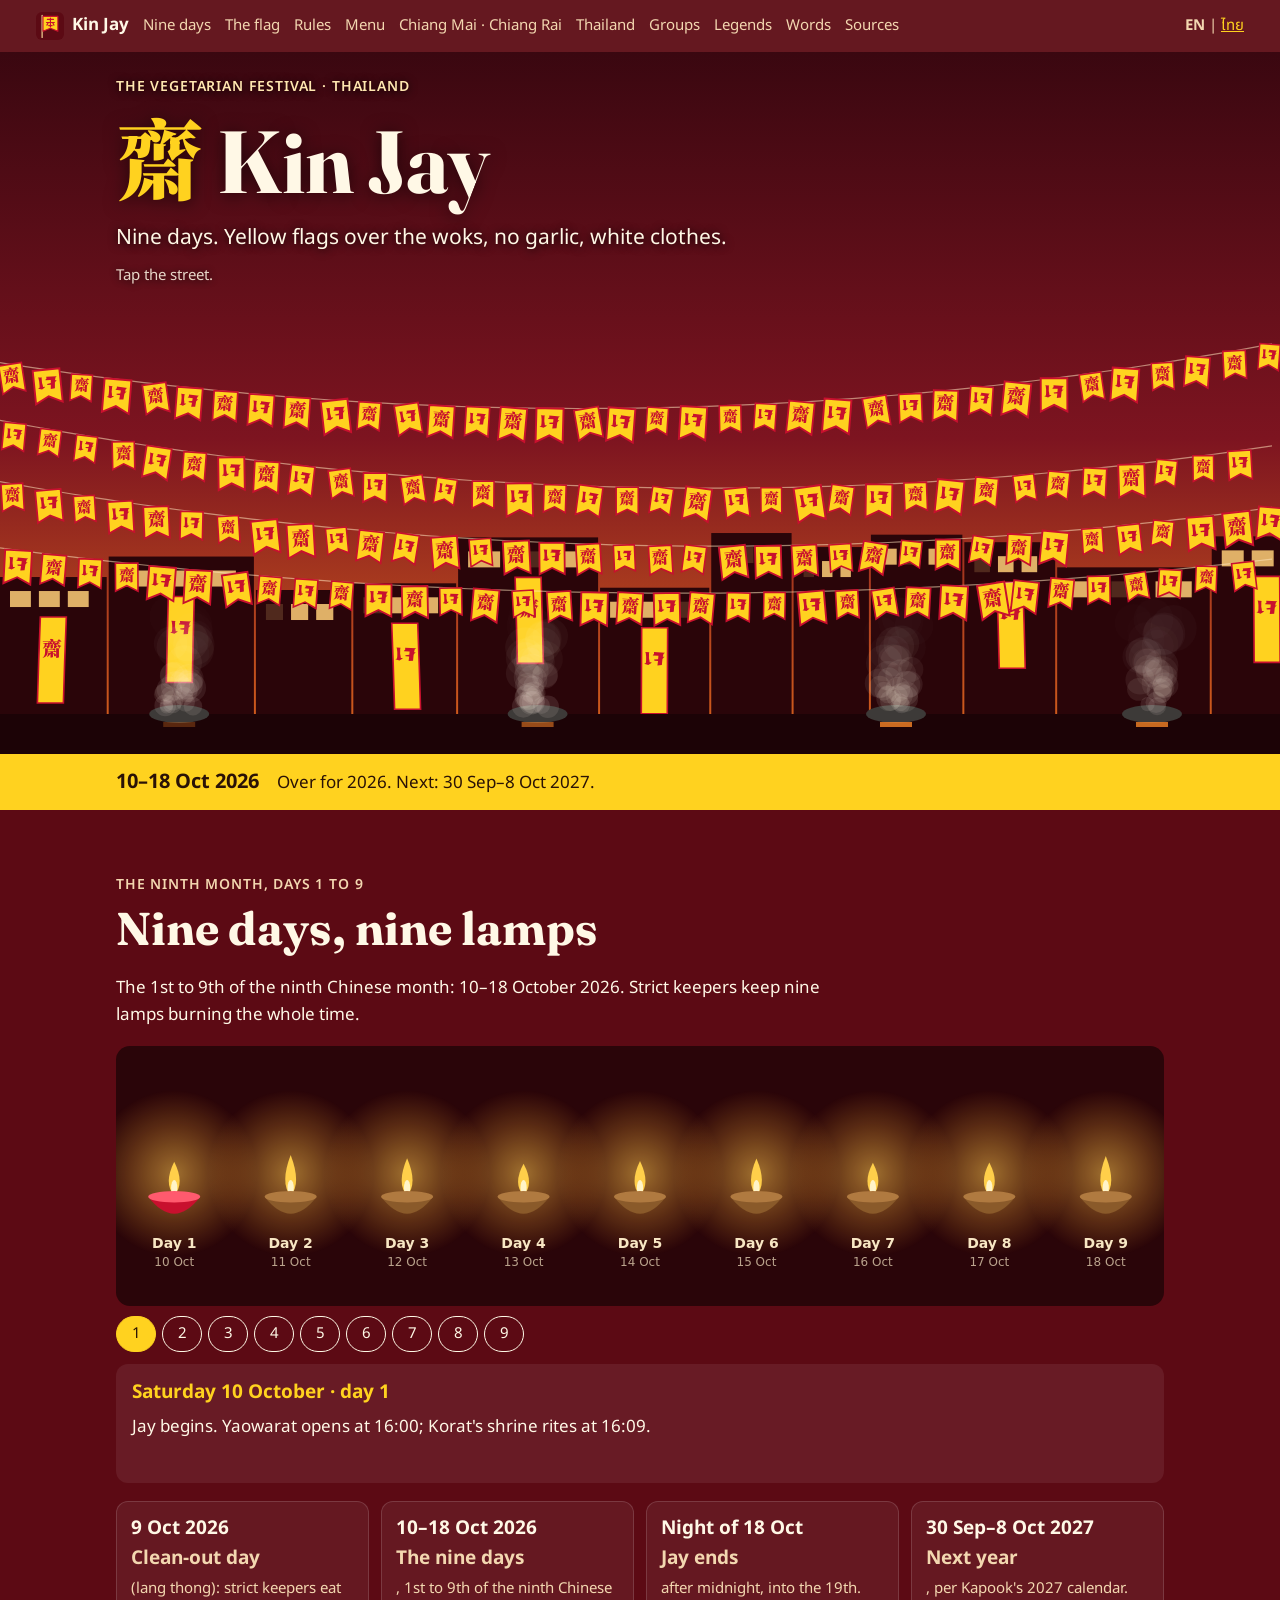
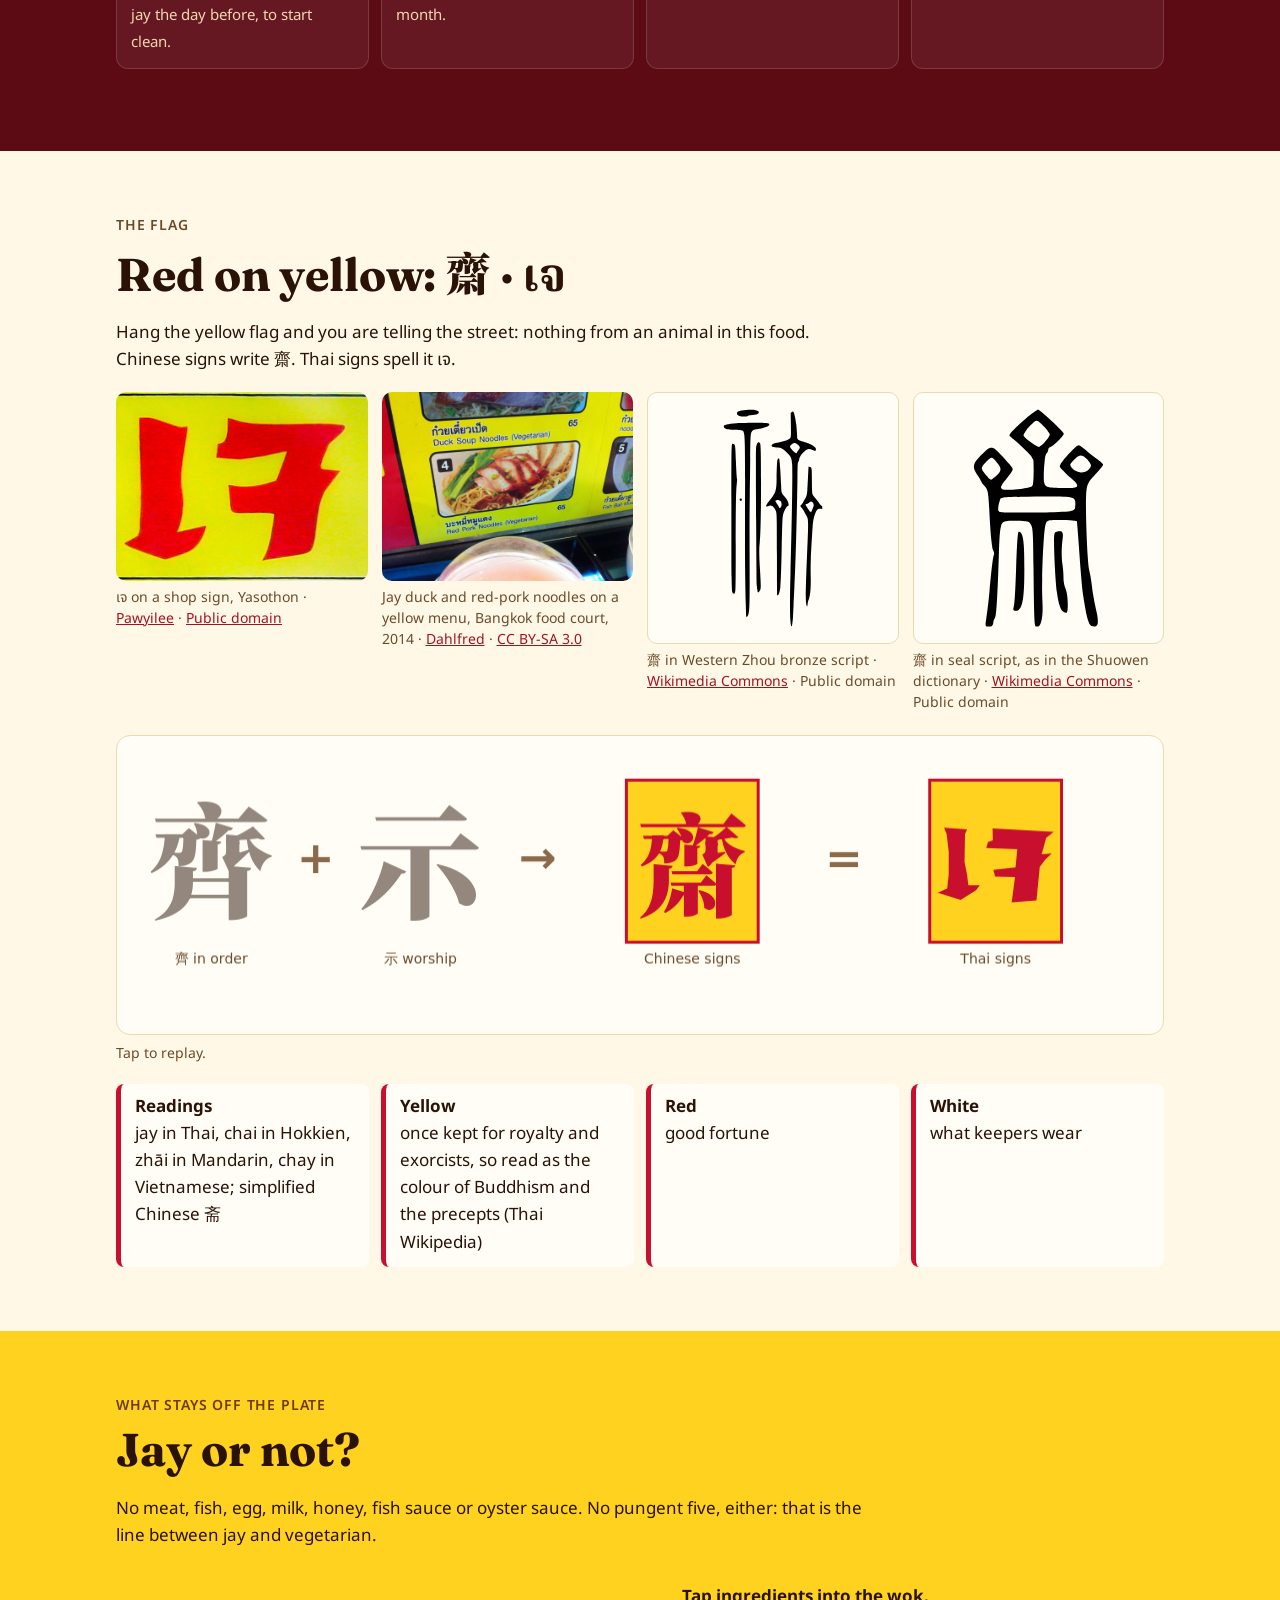
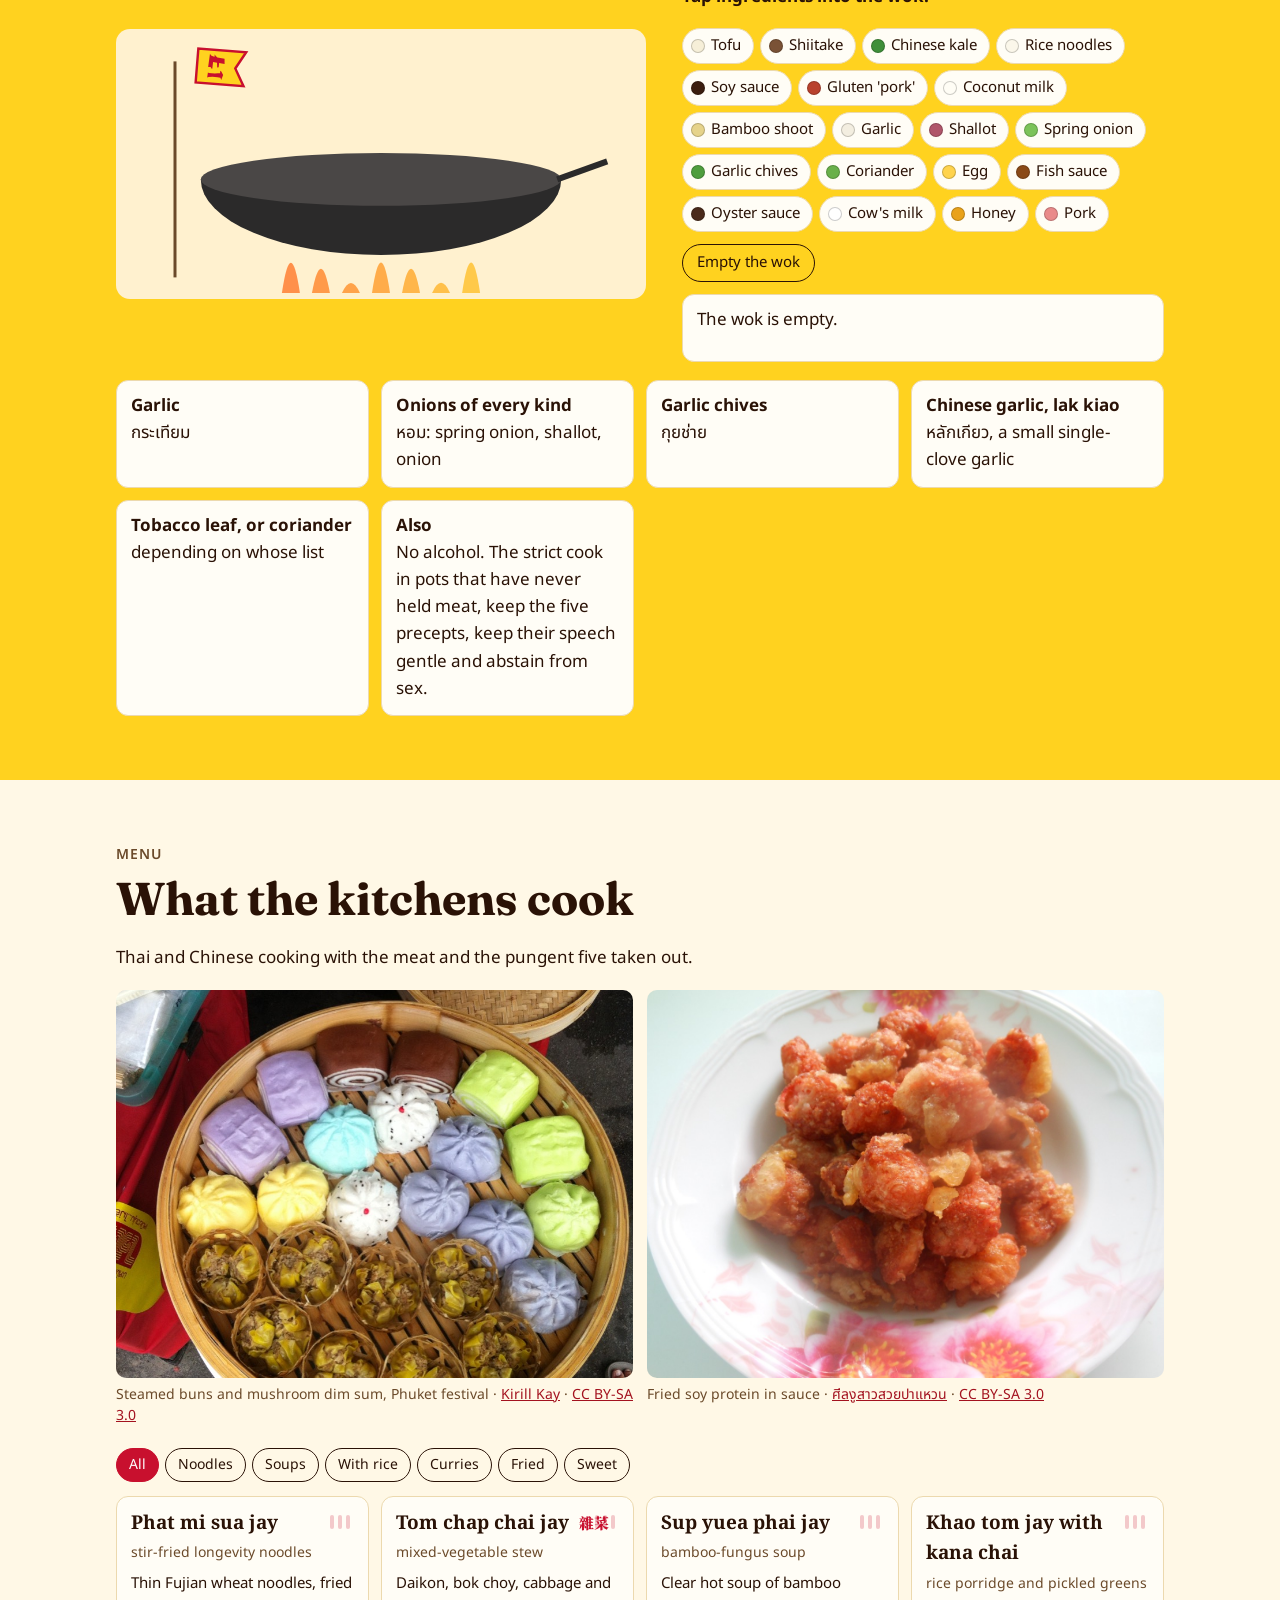
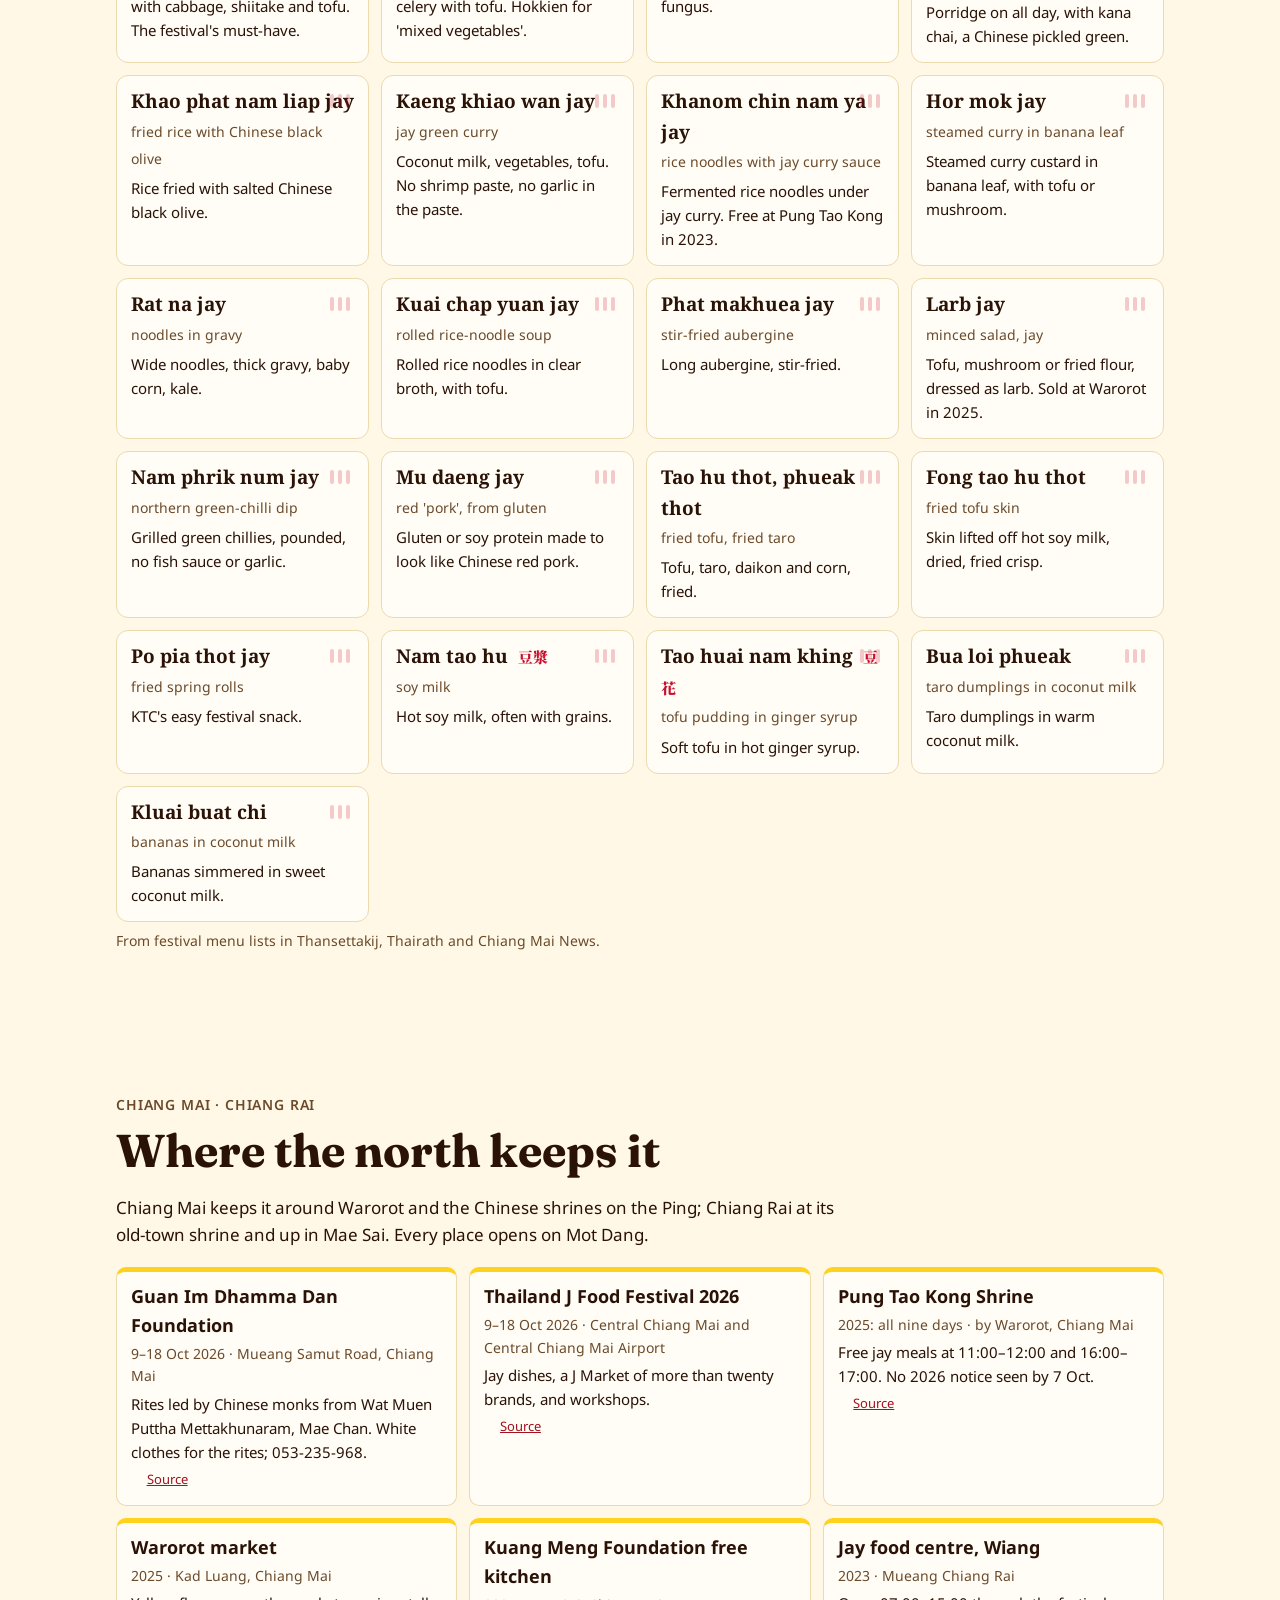
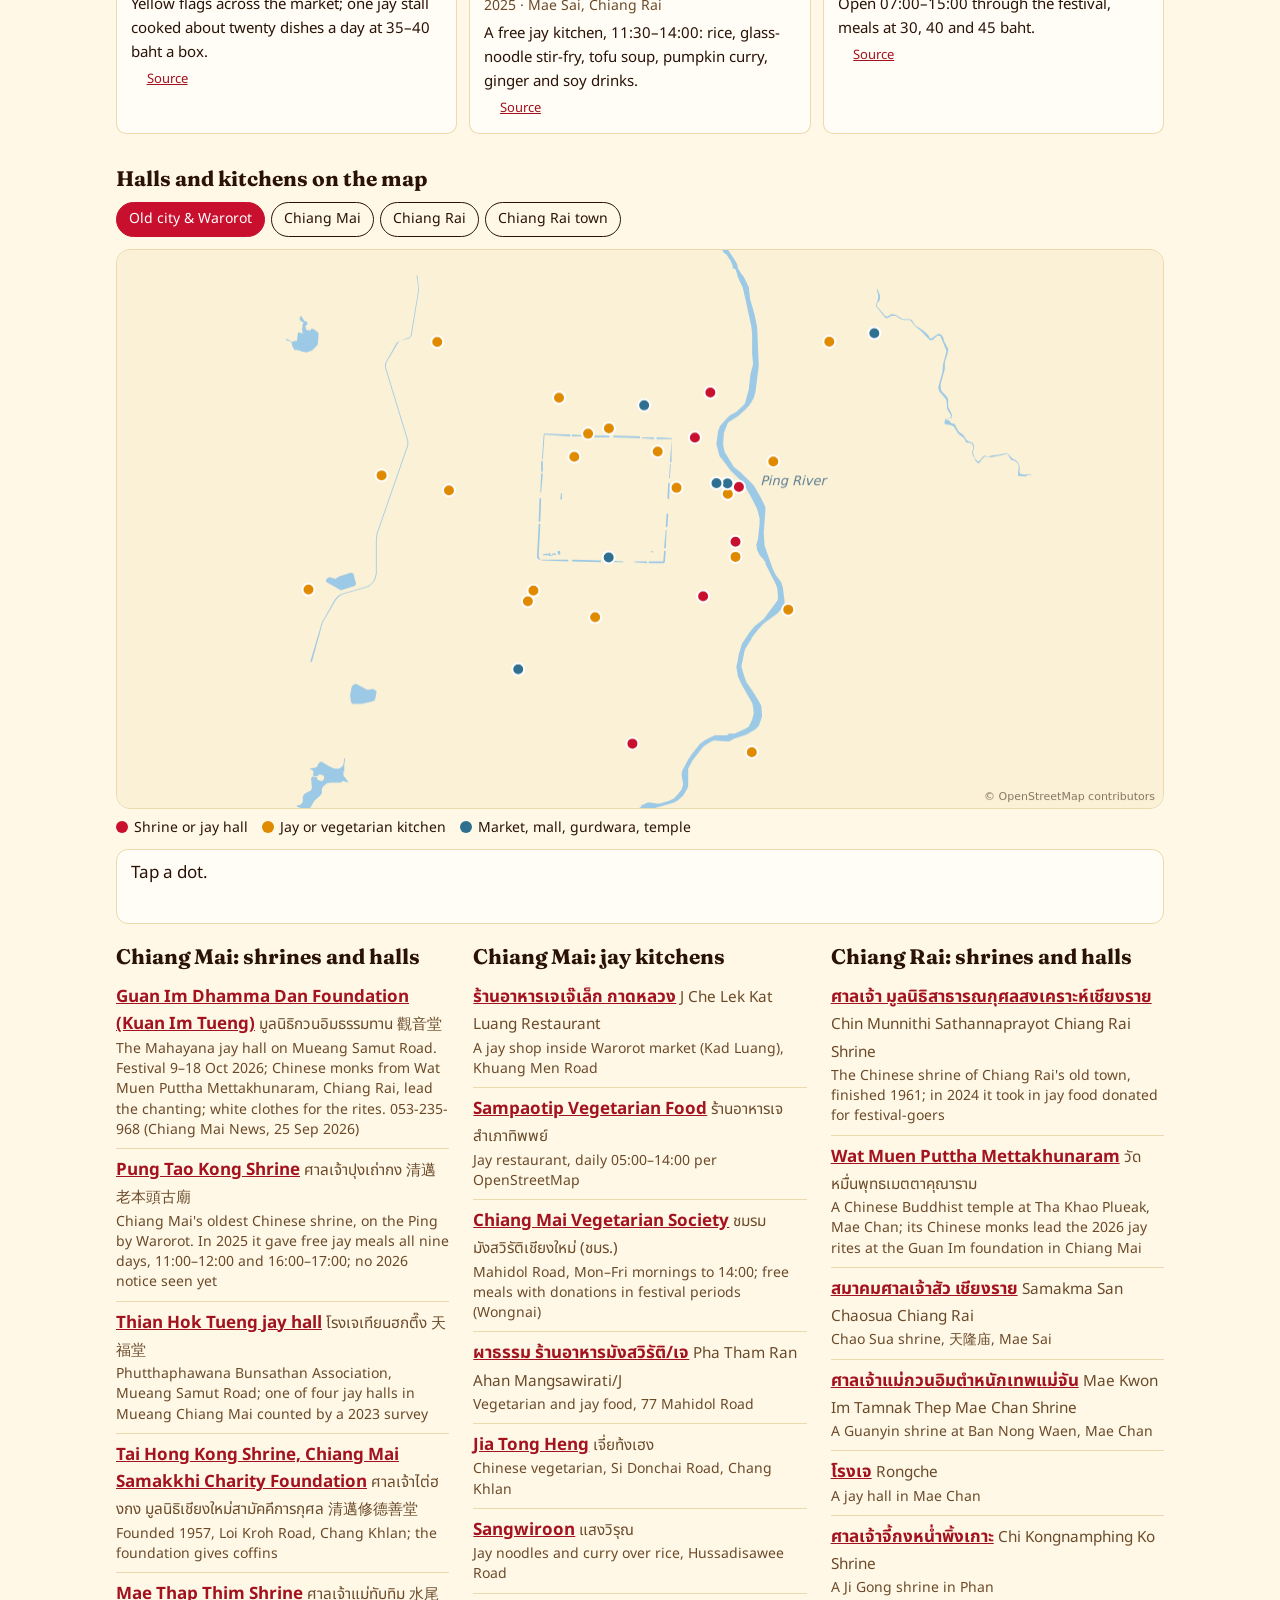
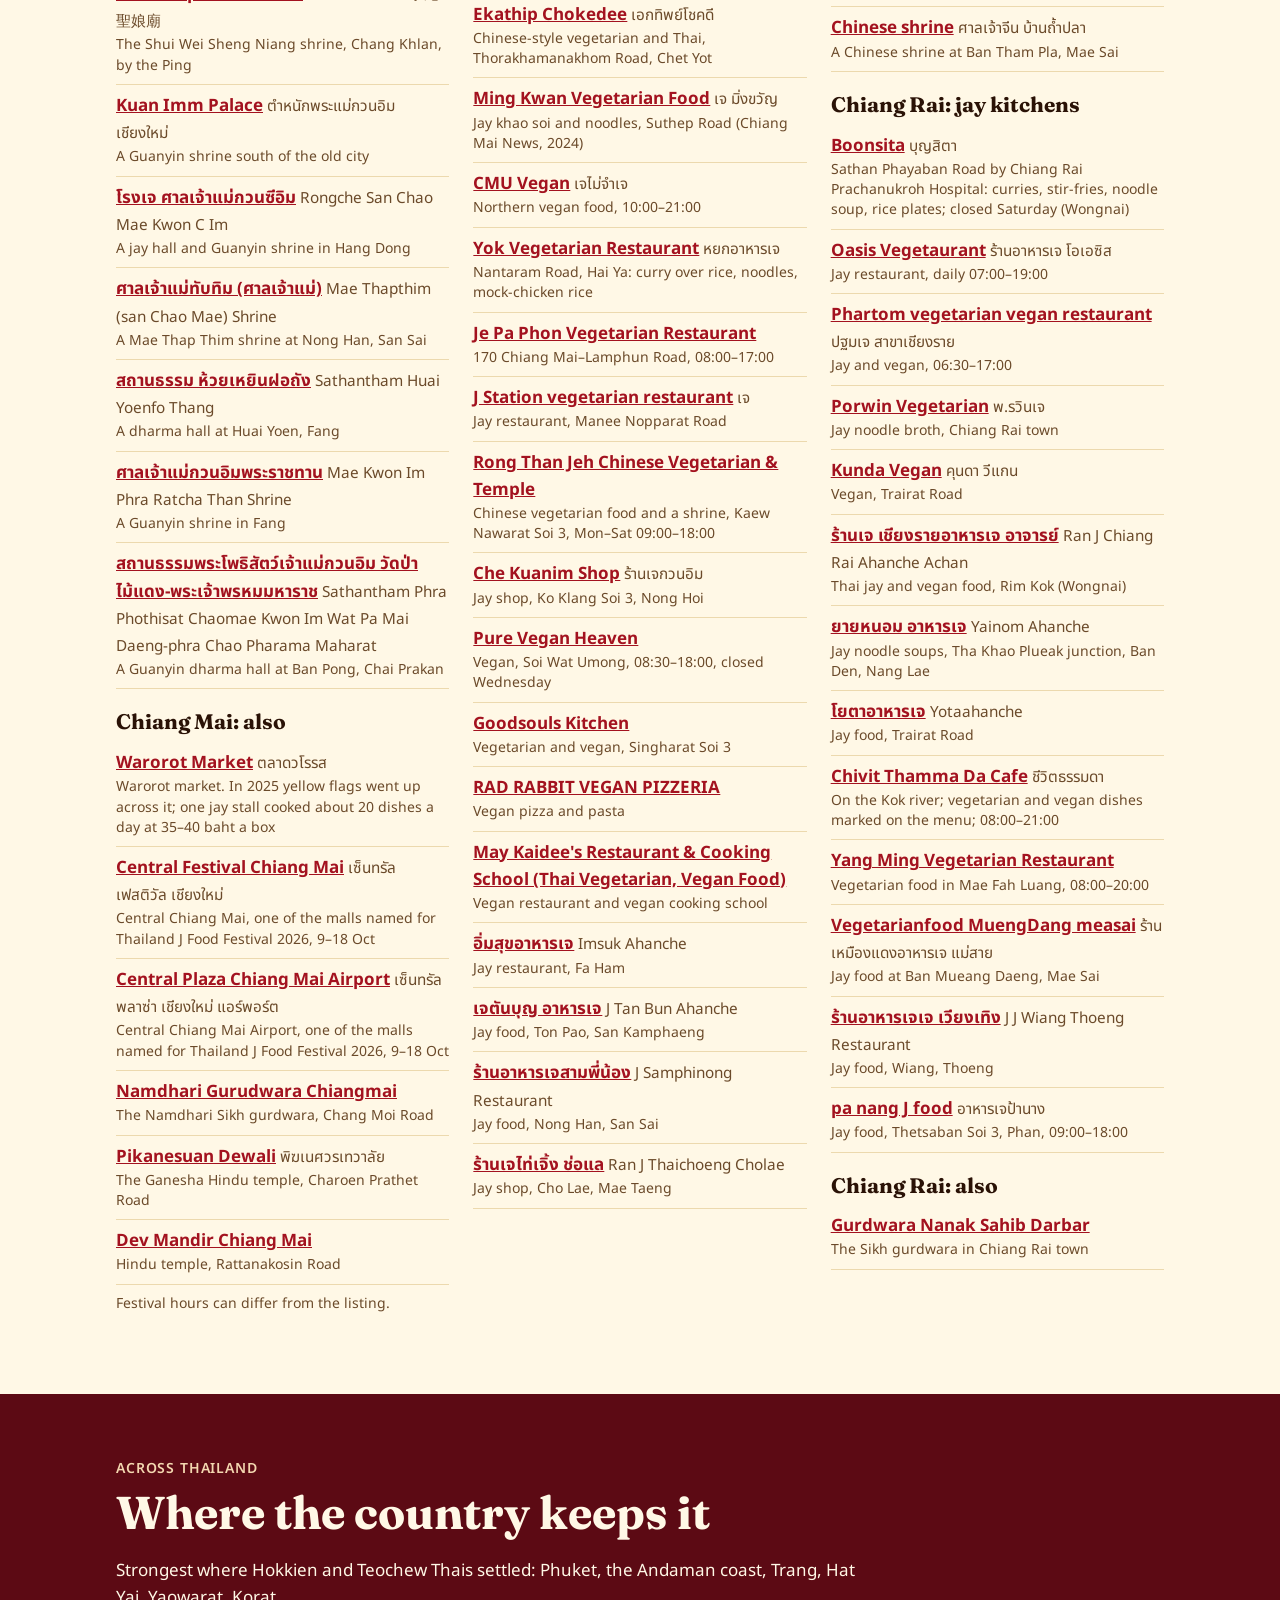
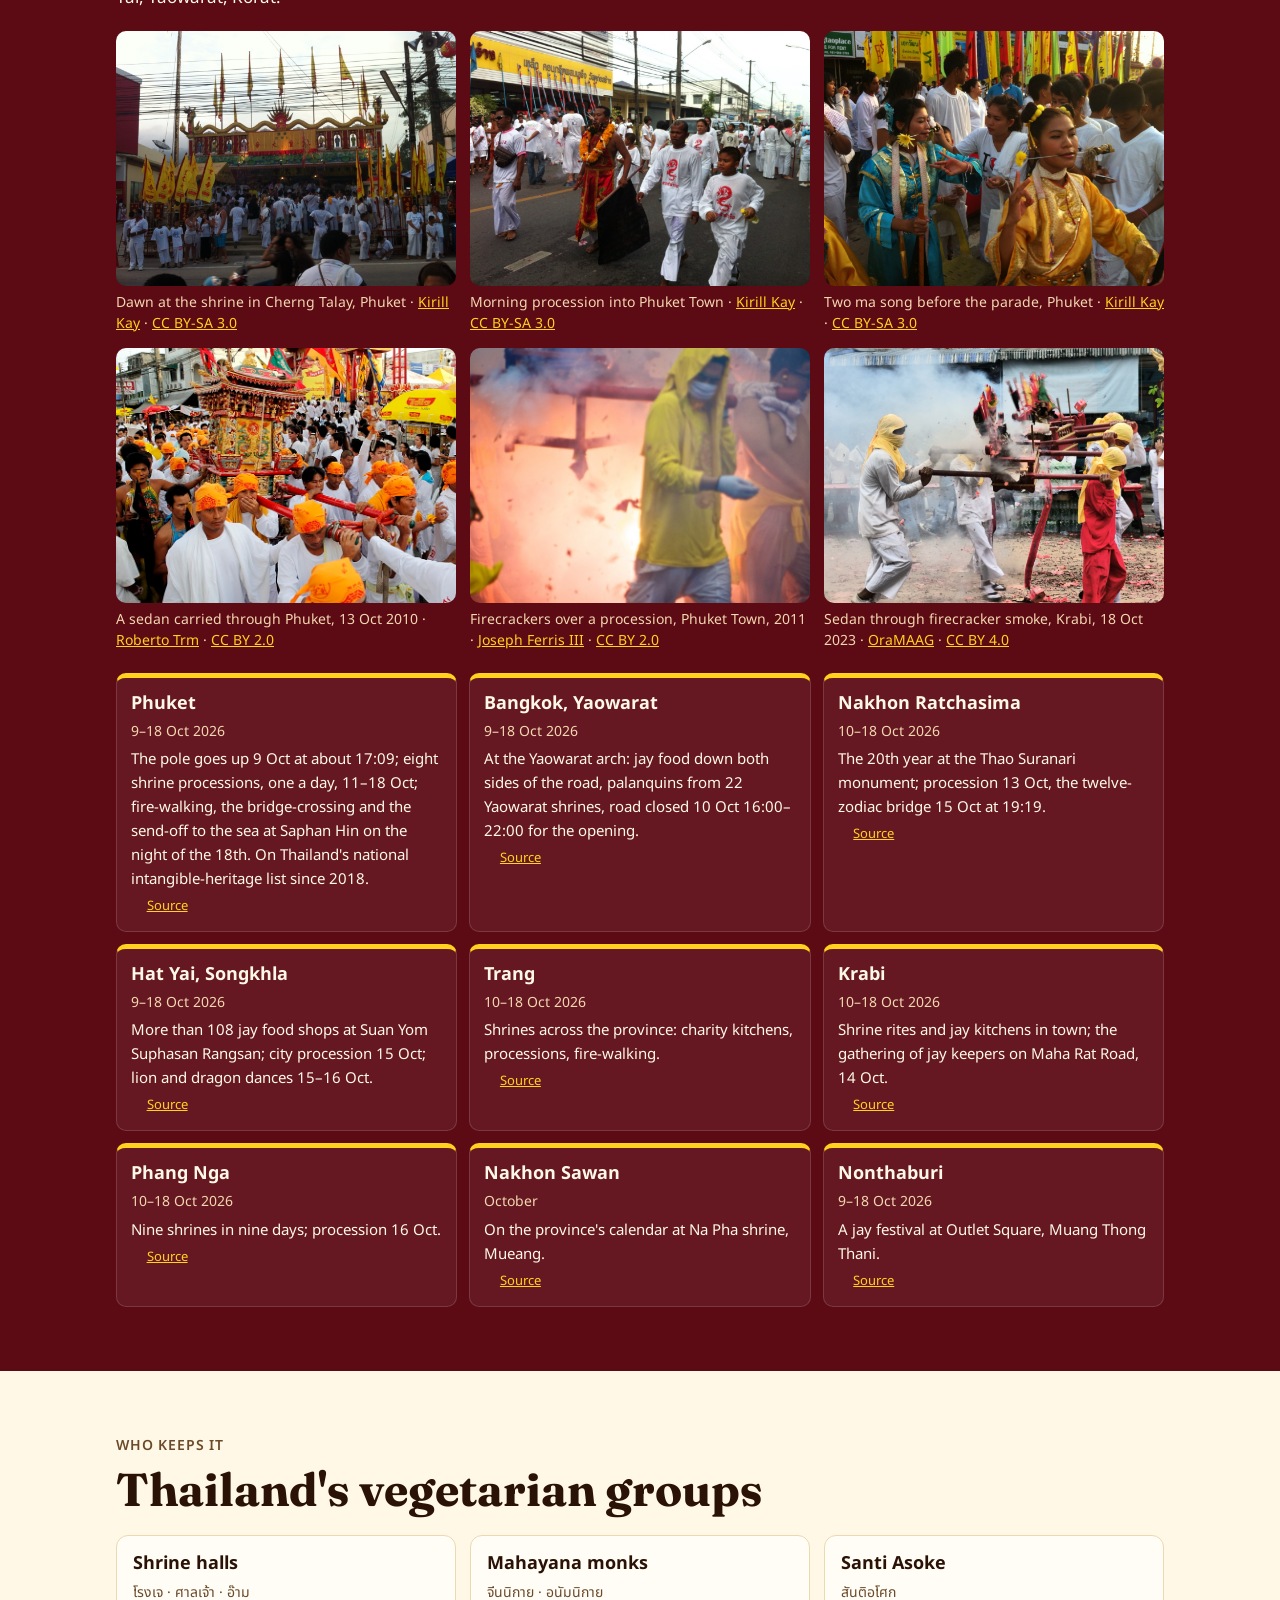
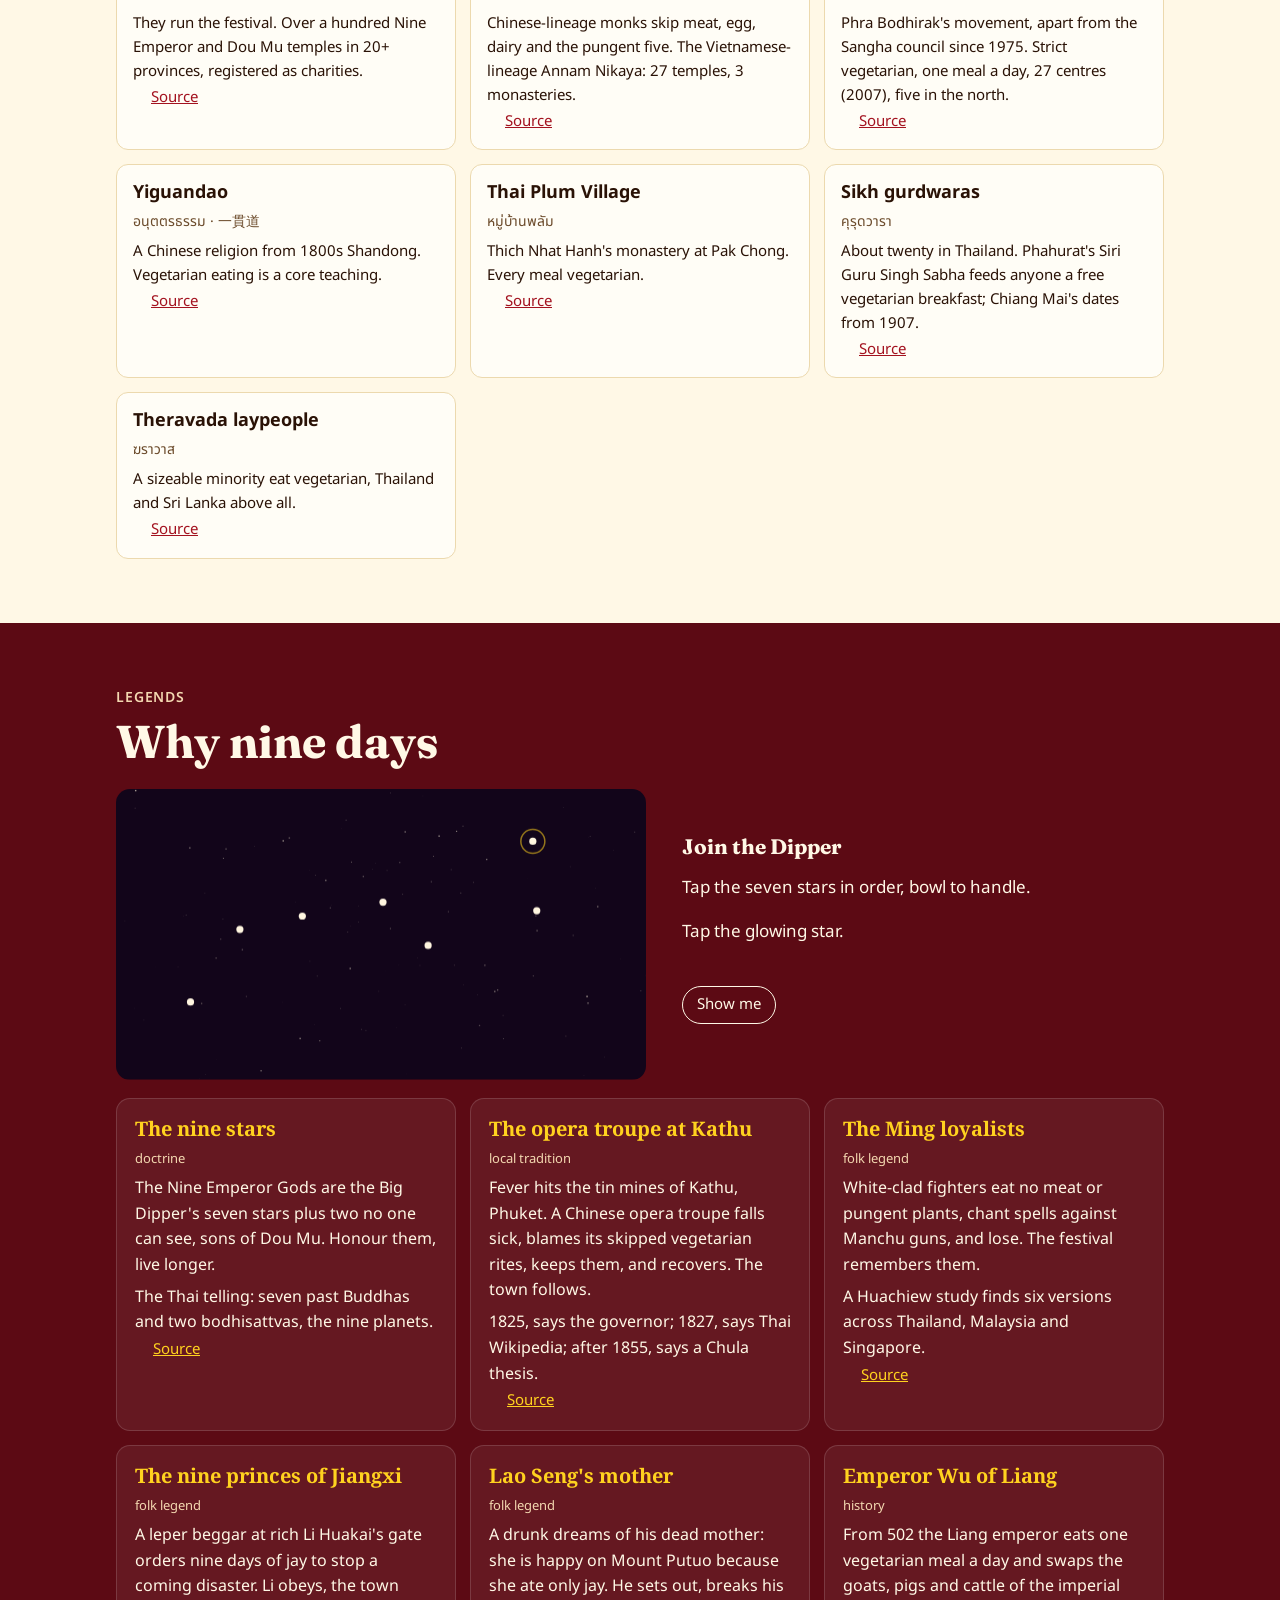
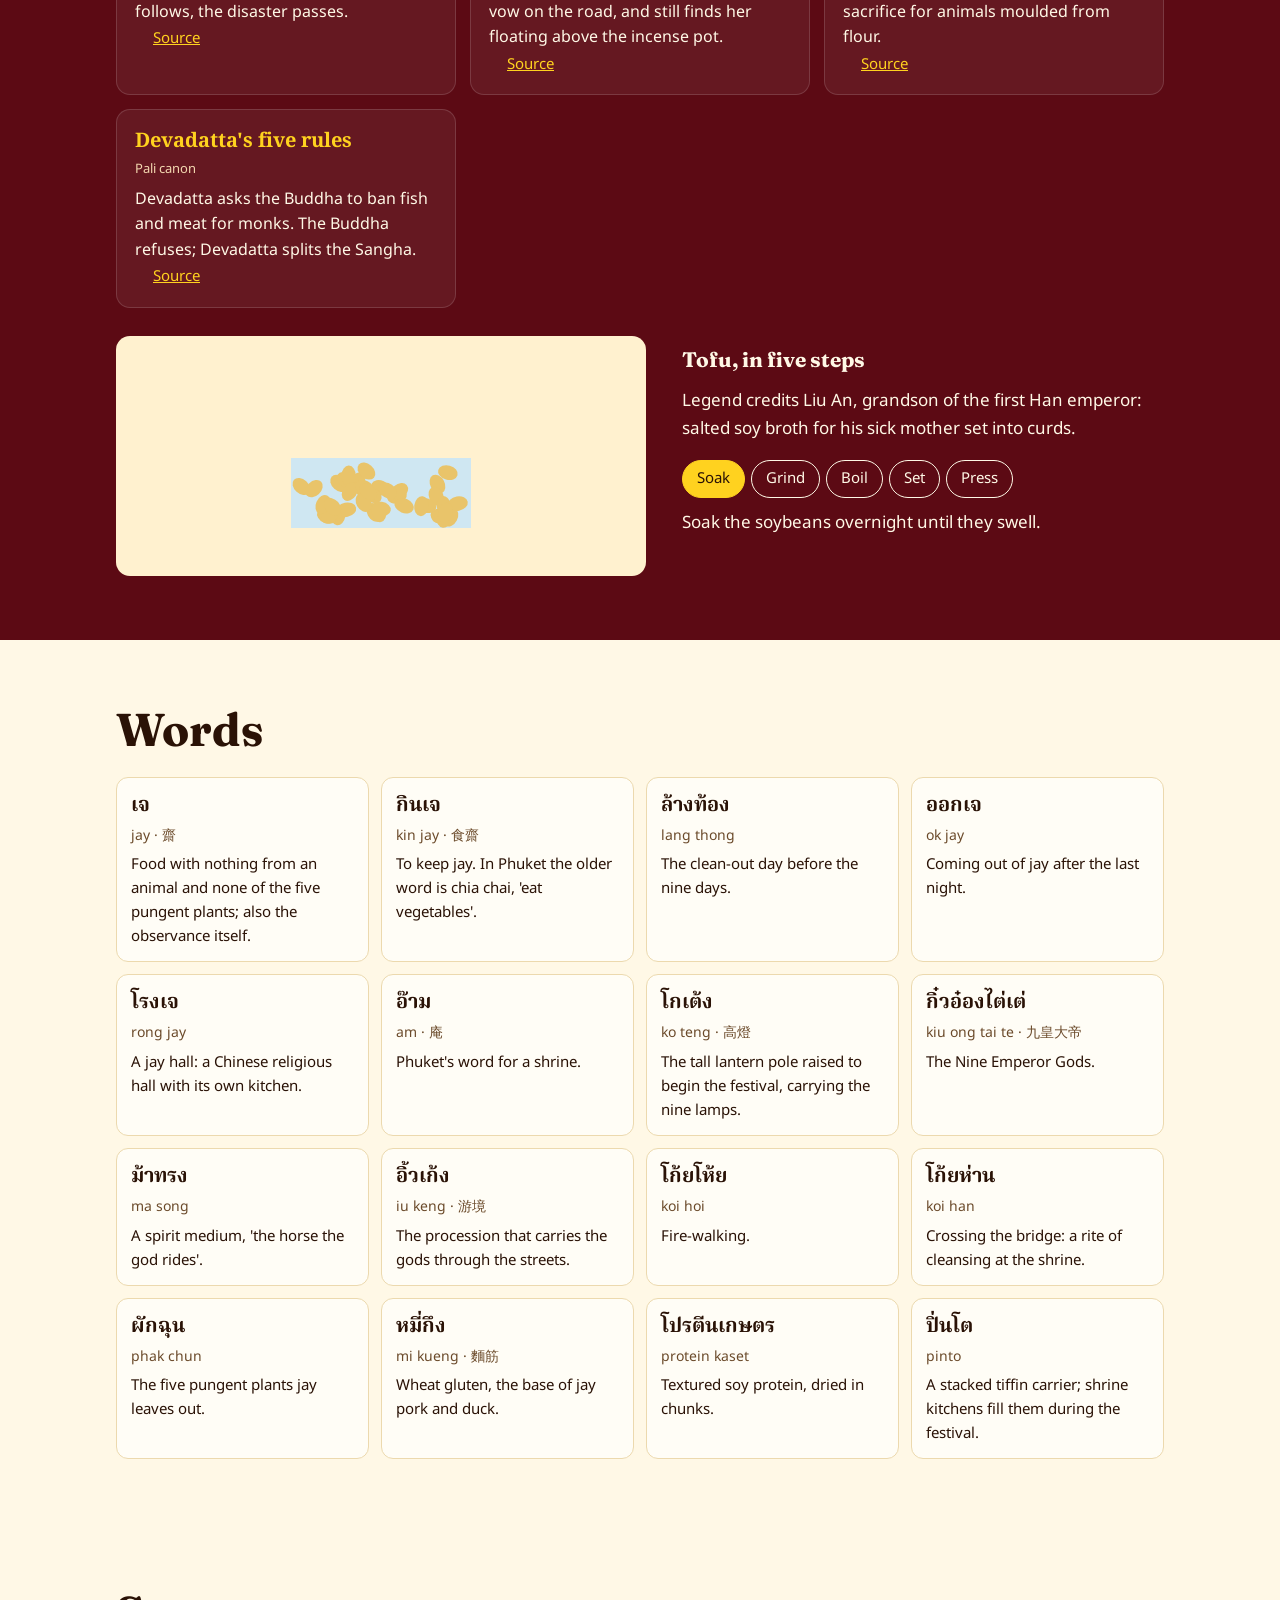
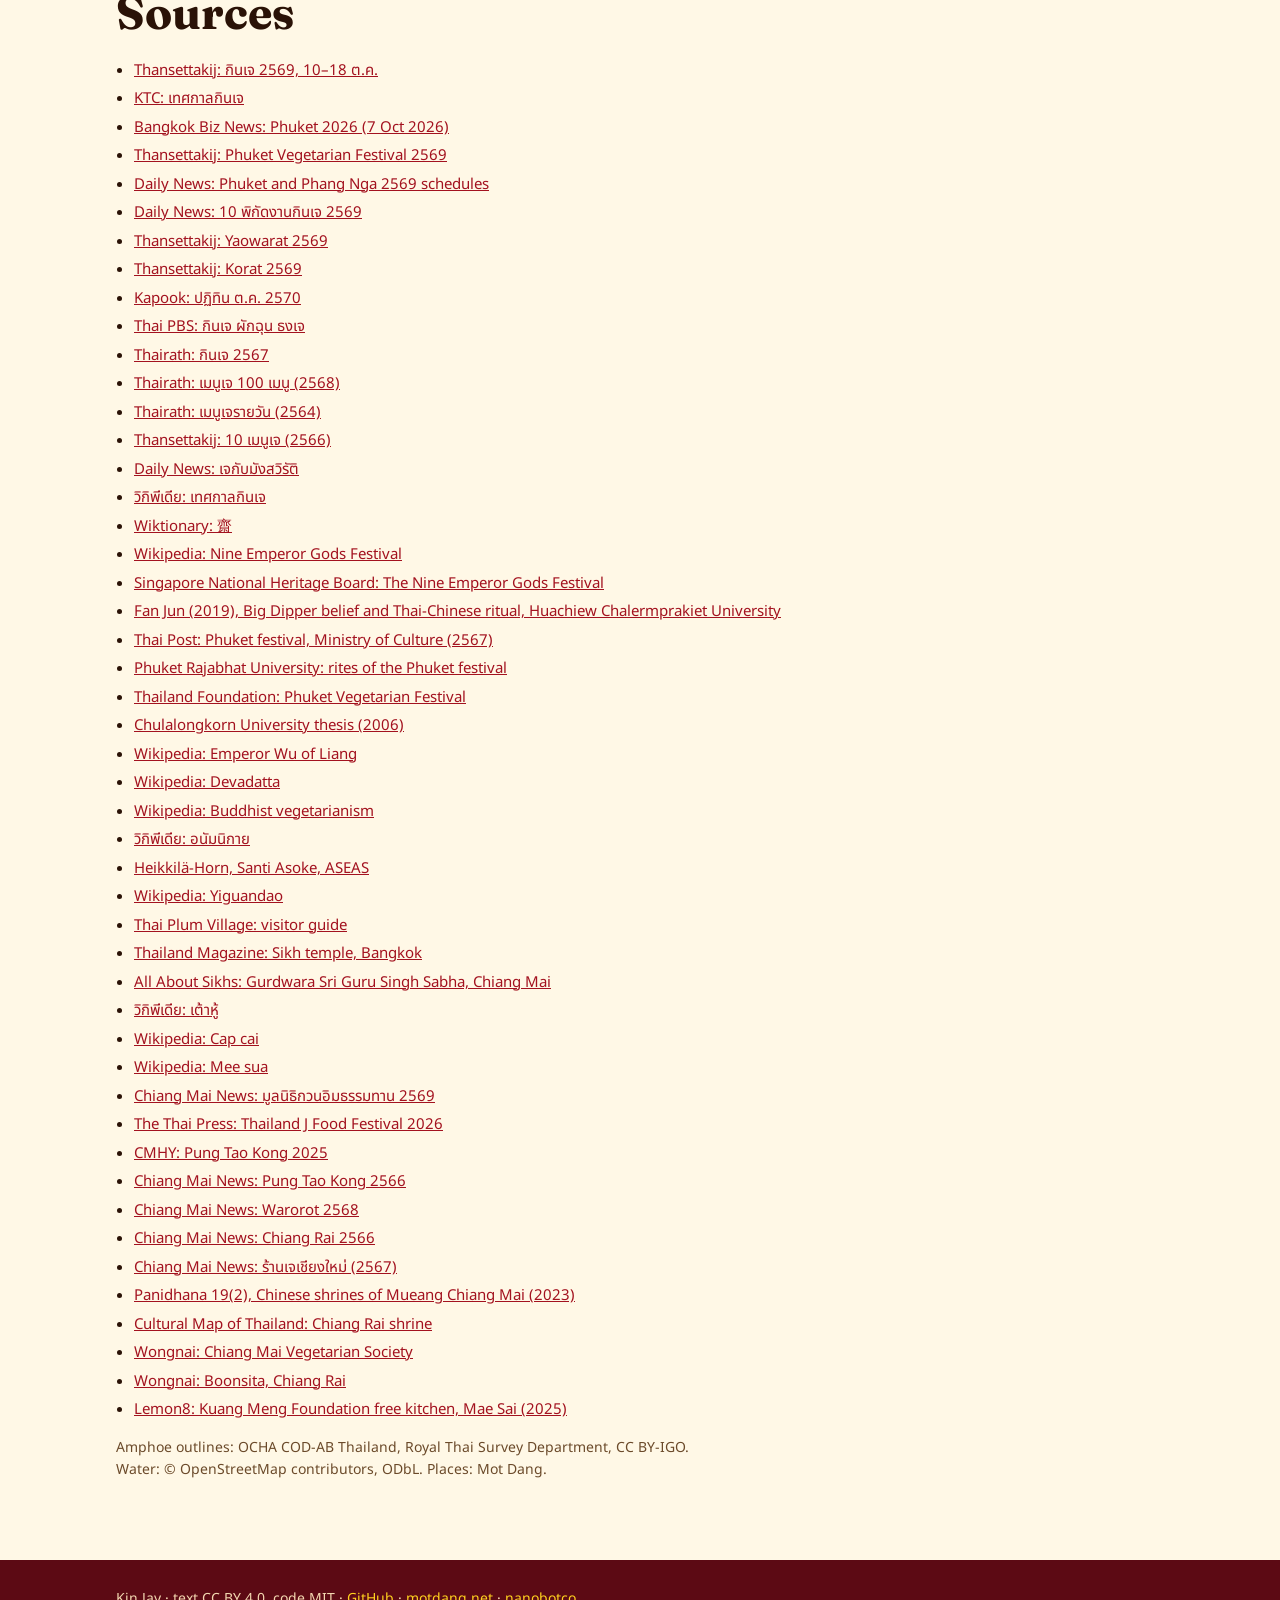
==== docs/index.html @ 06e85867 "Kin Jay: the Vegetarian Festival 2026, Thai and English Flags in 齋 and เจ, nine lamps, the jay-or-no" ====
<!doctype html><html lang="en" translate="no" class="notranslate"><head>
<meta charset="utf-8"><meta name="viewport" content="width=device-width,initial-scale=1">
<meta name="google" content="notranslate">
<script>if(/[.]translate[.]goog$/.test(location.hostname))location.replace("https://"+location.hostname.slice(0,-15).replace(/--/g,"~").replace(/-/g,".").replace(/~/g,"-")+location.pathname+location.search.replace(/([?&])_x_tr_[^&]*/g,"$1").replace(/[?]&+/,"?").replace(/[?&]+$/,"")+location.hash)</script>
<title>Kin Jay · กินเจ</title>
<meta name="description" content="The Vegetarian Festival, 10–18 October 2026: the yellow 齋 flag, what stays off the plate, the menu, the shrines, halls and jay kitchens of Chiang Mai and Chiang Rai, Thailand&#x27;s vegetarian groups, and the legends.">
<meta name="theme-color" content="#5c0a14">
<link rel="canonical" href="https://motdang.net/sites/kin-jay/">
<link rel="alternate" hreflang="en" href="https://motdang.net/sites/kin-jay/"><link rel="alternate" hreflang="th" href="https://motdang.net/sites/kin-jay/th/"><link rel="alternate" hreflang="x-default" href="https://motdang.net/sites/kin-jay/">
<meta property="og:type" content="website"><meta property="og:site_name" content="Kin Jay · กินเจ">
<meta property="og:title" content="Kin Jay"><meta property="og:description" content="The Vegetarian Festival, 10–18 October 2026: the yellow 齋 flag, what stays off the plate, the menu, the shrines, halls and jay kitchens of Chiang Mai and Chiang Rai, Thailand&#x27;s vegetarian groups, and the legends."><meta property="og:url" content="https://motdang.net/sites/kin-jay/">
<meta property="og:image" content="https://motdang.net/sites/kin-jay/card.jpg"><meta property="og:image:secure_url" content="https://motdang.net/sites/kin-jay/card.jpg"><meta property="og:image:type" content="image/jpeg">
<meta property="og:image:width" content="1200"><meta property="og:image:height" content="630">
<meta property="og:image:alt" content="Yellow jay flags with the red character 齋 strung across a street at dusk, steam rising from woks">
<meta property="og:locale" content="en_US"><meta property="og:locale:alternate" content="th_TH">
<meta name="twitter:card" content="summary_large_image"><meta name="twitter:image" content="https://motdang.net/sites/kin-jay/card.jpg">
<link rel="icon" href="icon.svg" type="image/svg+xml">
<link rel="alternate" type="text/plain" href="https://motdang.net/sites/kin-jay/llms.txt" title="llms.txt">
<link rel="preconnect" href="https://fonts.googleapis.com"><link rel="preconnect" href="https://fonts.gstatic.com" crossorigin>
<link href="https://fonts.googleapis.com/css2?family=Fraunces:opsz,wght@9..144,600;9..144,700&family=Noto+Sans+Thai:wght@400;600;700&family=Noto+Serif+Thai:wght@600;700&display=swap" rel="stylesheet"><link href="https://fonts.googleapis.com/css2?family=Noto+Serif+TC:wght@900&display=swap&text=一九境大帝庵斋游漿燈皇示筋花菜豆貫道雜食高麵齊齋" rel="stylesheet">
<script>if(/[?&]card/.test(location.search))document.documentElement.classList.add("card")</script>
<style>:root{--deep:#5c0a14;--deep2:#7d1420;--ink:#fff8e6;--dim:#f3d7b0;--yel:#ffd21f;--red:#c8102e;--paper:#fff8e6;--card:#fffdf6;--text:#2a1206;--mute:#6b4a2a;--rule:#ecd9ae;--leaf:#2f6f3a}
*{box-sizing:border-box}
html{scroll-behavior:smooth;-webkit-text-size-adjust:100%}
body{margin:0;background:var(--paper);color:var(--text);font:17px/1.6 "Noto Sans Thai",system-ui,-apple-system,"Segoe UI",sans-serif}
html[lang=th] body{font-size:18px;line-height:1.75}
a{color:#a3121f}
.zh{font-family:"Noto Serif TC","Noto Serif SC","PingFang TC","Songti TC",serif;font-weight:900}
h1,h2,h3{font-family:Fraunces,"Noto Serif Thai",Georgia,serif;font-weight:700;line-height:1.15;margin:0 0 .4em}
html[lang=th] h1,html[lang=th] h2,html[lang=th] h3{font-family:"Noto Serif Thai",Fraunces,serif;line-height:1.35}
h2{font-size:clamp(28px,4.6vw,46px)}
h3{font-size:21px}
.in{max-width:1080px;margin:0 auto;padding:0 16px}
.kick{font-size:14px;letter-spacing:.06em;text-transform:uppercase;color:var(--mute);margin:0 0 .5em;font-weight:600}
html[lang=th] .kick{text-transform:none;letter-spacing:0}
.sec{padding:64px 0}
.sec p{max-width:44em}
.dark{background:var(--deep);color:var(--ink)}
.dark a{color:var(--yel)}
.dark .kick{color:var(--dim)}
.gold{background:var(--yel);color:var(--text)}
.gold .kick{color:#6b3a00}
canvas{display:block;width:100%;touch-action:pan-y}
.cv{border-radius:14px}
.note{font-size:14px;color:var(--mute);margin-top:.6em}
.dark .note{color:var(--dim)}
/* top bar */
header.top{position:sticky;top:0;z-index:20;background:rgba(92,10,20,.94);backdrop-filter:blur(8px);-webkit-backdrop-filter:blur(8px);color:var(--ink);transition:transform .25s}
header.top .in{display:flex;align-items:center;gap:14px;min-height:52px;max-width:1240px}
.brand{display:flex;align-items:center;gap:8px;color:var(--ink);text-decoration:none;font-weight:700;white-space:nowrap}
header.top nav{display:flex;gap:14px;overflow-x:auto;scrollbar-width:none;flex:1;font-size:15px}
header.top nav::-webkit-scrollbar{display:none}
header.top nav a{color:var(--dim);text-decoration:none;white-space:nowrap;padding:6px 0}
header.top nav a:hover{color:var(--yel)}
.lang{white-space:nowrap;font-size:15px;color:var(--dim)}
.lang a{color:var(--yel)}
body.nav-away header.top{transform:translateY(-100%)}
@media (max-width:720px){.brand span{display:none}}
/* hero */
.hero{position:relative;background:#3a0710;color:var(--ink);overflow:hidden}
.hero canvas{height:min(78vh,720px);min-height:460px;cursor:pointer}
.hero-t{position:absolute;left:0;right:0;top:0;padding:24px 16px 0;max-width:1080px;margin:0 auto;pointer-events:none}
.hero-t h1{font-size:clamp(40px,7.6vw,88px);margin:0;text-shadow:0 2px 18px rgba(0,0,0,.6)}
.hero-t h1 .zh{color:var(--yel);margin-right:.15em}
.hero-t .kick{color:#ffe7b0;text-shadow:0 1px 8px #000}
.hero-t .lede{font-size:clamp(17px,2.2vw,21px);max-width:30em;text-shadow:0 1px 10px #000;margin:.4em 0 0}
.hero-t .hint{font-size:15px;opacity:.85;margin-top:.6em;text-shadow:0 1px 8px #000}
.nowbar{background:var(--yel);color:var(--text)}
.nowbar .in{display:flex;flex-wrap:wrap;gap:6px 18px;align-items:baseline;padding-top:12px;padding-bottom:12px}
.nowbar b{font-size:20px}
.cardline{display:none;font-size:24px;color:#ffe7b0;margin-top:16px;text-shadow:0 1px 8px #000}
.cardline span{font-size:19px;color:var(--yel)}
html.card header.top,html.card .nowbar,html.card main>section:not(.hero),html.card footer{display:none}
html.card .hero canvas{height:100vh;min-height:0}
html.card .hero-t{padding-top:44px;padding-left:56px;max-width:none}
html.card .hero-t h1{font-size:104px}
html.card .cardline{display:block}
html.card .lede,html.card .hint{display:none}
/* pills */
.pill{font:inherit;font-size:15px;border:1.5px solid currentColor;background:transparent;color:inherit;border-radius:999px;padding:6px 14px;cursor:pointer;min-height:36px}
.pill[aria-pressed=true]{background:var(--red);color:#fff;border-color:var(--red)}
.dark .pill[aria-pressed=true]{background:var(--yel);color:var(--text);border-color:var(--yel)}
.seg,.btns{display:flex;flex-wrap:wrap;gap:6px;margin:12px 0}
.seg .pill{font-size:14px;padding:5px 12px;min-height:34px}
.two{display:grid;grid-template-columns:1.1fr 1fr;gap:36px;align-items:center}
@media (max-width:860px){.two{grid-template-columns:1fr}}
/* lamps */
#lampcv{background:#2a0509;border-radius:14px;cursor:pointer}
.lampbox{background:rgba(255,255,255,.07);border-radius:12px;padding:14px 16px;margin-top:12px;min-height:7em}
.lampbox b{display:block;font-size:19px;color:var(--yel)}
.lampbox p{margin:.3em 0 0}
#lampbtns{margin-top:10px}
#lampbtns .pill{min-width:40px;padding:4px 10px}
/* dates */
.dates{display:grid;grid-template-columns:repeat(auto-fit,minmax(220px,1fr));gap:12px;margin:18px 0}
.dates div{background:var(--card);border:1px solid var(--rule);border-radius:12px;padding:12px 14px}
.dark .dates div{background:rgba(255,255,255,.06);border-color:rgba(255,255,255,.14)}
.dates b{display:block;font-size:19px}
.dates span{font-size:15px;color:var(--mute)}
.dark .dates span{color:var(--dim)}
/* the character */
#glyphcv{background:var(--card);border:1px solid var(--rule);border-radius:14px;cursor:pointer}
.flagfacts{display:grid;grid-template-columns:repeat(auto-fit,minmax(230px,1fr));gap:12px;margin-top:18px}
.flagfacts div{background:var(--card);border-left:5px solid var(--red);border-radius:8px;padding:10px 14px}
.flagfacts b{display:block}
/* the wok */
#wokcv{background:#fff1cf;border-radius:14px}
#chips{display:flex;flex-wrap:wrap;gap:6px;margin:12px 0}
.chip{font:inherit;font-size:15px;border:1.5px solid var(--rule);background:var(--card);color:var(--text);border-radius:999px;padding:5px 12px 5px 8px;cursor:pointer;min-height:36px;display:inline-flex;align-items:center;gap:6px}
.chip i{display:inline-block;width:14px;height:14px;border-radius:50%;border:1px solid rgba(0,0,0,.2)}
.chip[aria-pressed=true]{border-color:var(--text);background:#fff;font-weight:700}
.wokout{border-radius:12px;padding:12px 14px;background:var(--card);border:1px solid var(--rule);min-height:4em}
.wokout.ok{background:#fff3b0;border-color:var(--yel)}
.wokout.no{background:#ffe3e0;border-color:#f0a8a0}
.wokout ul{margin:.4em 0 0;padding-left:1.2em}
.rules{display:grid;grid-template-columns:repeat(auto-fit,minmax(240px,1fr));gap:12px;margin-top:18px}
.rules div{background:var(--card);border:1px solid var(--rule);border-radius:12px;padding:12px 14px}
.rules b{display:block}
/* menu */
.dishes{display:grid;grid-template-columns:repeat(auto-fill,minmax(250px,1fr));gap:12px;margin-top:14px}
.dish{background:var(--card);border:1px solid var(--rule);border-radius:12px;padding:12px 14px 12px 14px;position:relative;overflow:hidden}
.dish b{display:block;font-size:19px;font-family:"Noto Serif Thai",Fraunces,serif}
.dish i{font-style:normal;color:var(--mute);font-size:14px}
.dish p{margin:.35em 0 0;font-size:15px}
.dish .zh{font-size:15px;color:var(--red);margin-left:.3em}
.dish::after{content:"";position:absolute;right:10px;top:10px;width:14px;height:20px;border-left:2px solid var(--red);border-bottom:2px solid var(--red);transform:skewY(-8deg);opacity:.0}
.steam{position:absolute;right:16px;top:6px;width:22px;height:26px;pointer-events:none}
.steam span{position:absolute;bottom:0;width:4px;height:14px;border-radius:4px;background:rgba(200,16,46,.22);animation:rise 2.6s infinite ease-in}
.steam span:nth-child(2){left:8px;animation-delay:.8s}.steam span:nth-child(3){left:16px;animation-delay:1.6s}
@keyframes rise{0%{transform:translateY(6px) scaleY(.6);opacity:0}30%{opacity:1}100%{transform:translateY(-16px) scaleY(1.2);opacity:0}}
/* map + lists */
#mapcv{background:#fbf1d6;border-radius:14px;cursor:pointer;border:1px solid var(--rule)}
.mapinfo{background:var(--card);border:1px solid var(--rule);border-radius:12px;padding:10px 14px;margin-top:10px;min-height:4.4em}
.legend{display:flex;flex-wrap:wrap;gap:14px;font-size:14px;margin:8px 0}
.legend i{display:inline-block;width:12px;height:12px;border-radius:50%;margin-right:6px;vertical-align:-1px}
.cols{display:grid;grid-template-columns:repeat(auto-fit,minmax(300px,1fr));gap:24px;margin-top:20px}
.plist{list-style:none;padding:0;margin:0}
.plist li{padding:8px 0;border-bottom:1px solid var(--rule)}
.plist li a{font-weight:700}
.plist li small{display:block;color:var(--mute);font-size:14px;line-height:1.45}
.ev{display:grid;grid-template-columns:repeat(auto-fit,minmax(280px,1fr));gap:12px;margin-top:16px}
.ev div{background:var(--card);border:1px solid var(--rule);border-top:5px solid var(--yel);border-radius:10px;padding:12px 14px}
.dark .ev div{background:rgba(255,255,255,.06);border-color:rgba(255,255,255,.14);border-top-color:var(--yel)}
.ev b{display:block;font-size:18px}
.ev span{display:block;font-size:14px;color:var(--mute);margin:.15em 0 .35em}
.dark .ev span{color:var(--dim)}
.ev p{margin:0;font-size:15px}
.ev a.src{font-size:13px}
/* groups */
.groups{display:grid;grid-template-columns:repeat(auto-fill,minmax(280px,1fr));gap:14px;margin-top:16px}
.groups div{background:var(--card);border:1px solid var(--rule);border-radius:12px;padding:14px 16px}
.groups b{display:block;font-size:18px}
.groups i{font-style:normal;color:var(--mute);font-size:14px}
.groups p{margin:.35em 0 0;font-size:15px}
/* legends */
.tales{display:grid;grid-template-columns:repeat(auto-fit,minmax(300px,1fr));gap:14px;margin-top:18px}
.tale{background:rgba(255,255,255,.06);border:1px solid rgba(255,255,255,.14);border-radius:14px;padding:16px 18px}
.tale b{display:block;font-size:20px;color:var(--yel);font-family:"Noto Serif Thai",Fraunces,serif}
.tale small{display:block;color:var(--dim);font-size:13px;margin:.1em 0 .5em}
.tale p{margin:.4em 0 0;font-size:16px}
#dipcv{border-radius:14px;cursor:pointer}
.diptext{min-height:3.2em;margin:.6em 0 0}
#tofucv{background:#fff1cf;border-radius:14px}
.tofutext{min-height:3.2em;margin:.6em 0 0}
/* pictures, words, sources */
.ph{display:grid;grid-template-columns:repeat(auto-fit,minmax(300px,1fr));gap:18px;margin-top:20px}
.ph figure{margin:0}
.ph img{width:100%;height:auto;border-radius:10px;display:block;max-height:520px;object-fit:cover;background:#eee}
.ph figcaption{font-size:14px;color:var(--mute);margin-top:6px;line-height:1.5}
.glos{display:grid;grid-template-columns:repeat(auto-fill,minmax(250px,1fr));gap:12px;margin-top:20px}
.glos div{background:var(--card);border:1px solid var(--rule);border-radius:12px;padding:12px 14px}
.glos b{display:block;font-size:20px;font-family:"Noto Serif Thai",Fraunces,serif}
.glos i{font-style:normal;color:var(--mute);font-size:14px}
.glos p{margin:.3em 0 0;font-size:15px}
.roman{color:var(--mute);font-style:normal;font-size:.9em}
.dark .roman{color:var(--dim)}
.src{font-size:15px;padding-left:1.2em}
.src li{margin:.3em 0}
.sib{display:flex;gap:14px;align-items:center;background:var(--card);border:1px solid var(--rule);border-radius:14px;padding:14px 16px;margin-top:22px;text-decoration:none;color:inherit;max-width:44em}
.sib b{display:block;font-size:19px}
footer.bot{background:var(--deep);color:var(--dim);padding:28px 0;font-size:14px}
footer.bot a{color:var(--yel)}
@media (prefers-reduced-motion:reduce){html{scroll-behavior:auto}.steam span{animation:none;opacity:.6}}
.ph{grid-template-columns:repeat(auto-fit,minmax(240px,1fr));gap:14px;margin:18px 0 22px}
.ph-thailand{grid-template-columns:repeat(auto-fit,minmax(280px,1fr))}
.ph img{aspect-ratio:4/3;object-fit:cover;max-height:none}
.ph figure.glyphpic img{object-fit:contain;background:#fffdf6;border:1px solid var(--rule);padding:14px}
.dark .ph figcaption{color:var(--dim)}
.ph-flag{grid-template-columns:repeat(auto-fit,minmax(170px,1fr))}
.ph figure.glyphpic img{aspect-ratio:1/1}
@media (max-width:520px){#lampbtns{gap:4px}#lampbtns .pill{min-width:32px;padding:2px 8px;min-height:32px;font-size:14px}.flagfacts{grid-template-columns:1fr 1fr}.flagfacts div{padding:8px 10px;font-size:15px}}
</style>
</head><body>
<header class="top"><div class="in"><a class="brand" href="#top"><img src="icon.svg" width="28" height="28" alt=""><span>Kin Jay</span></a>
<nav aria-label="Sections"><a href="#days">Nine days</a><a href="#flag">The flag</a><a href="#rules">Rules</a><a href="#menu">Menu</a><a href="#north">Chiang Mai · Chiang Rai</a><a href="#thailand">Thailand</a><a href="#groups">Groups</a><a href="#legends">Legends</a><a href="#words">Words</a><a href="#sources">Sources</a></nav>
<span class="lang"><b>EN</b> | <a href="th/" hreflang="th">ไทย</a></span></div></header>
<main><section id="top" class="hero"><canvas id="scene" role="img" aria-label="A street at dusk strung with yellow pennants, each with the red character 齋, swaying over food stalls"></canvas>
<div class="hero-t"><p class="kick">The Vegetarian Festival · Thailand</p><h1><span class="zh" lang="zh-Hant">齋</span>Kin Jay</h1><p class="lede">Nine days. Yellow flags over the woks, no garlic, white clothes.</p><p class="hint">Tap the street.</p><p class="cardline">10–18 Oct 2026 · 齋 · เจ<br><span>motdang.net/sites/kin-jay</span></p></div></section>
<div class="nowbar"><div class="in"><b>10–18 Oct 2026</b><span id="nowline" aria-live="polite"></span></div></div>
<section id="days" class="sec dark"><div class="in"><p class="kick">The ninth month, days 1 to 9</p><h2>Nine days, nine lamps</h2><p>The 1st to 9th of the ninth Chinese month: 10–18 October 2026. Strict keepers keep nine lamps burning the whole time.</p>
<canvas id="lampcv" role="img" aria-label="Nine oil lamps in a row, one for each day of the festival; the lamps up to today are lit"></canvas>
<div id="lampbtns" class="btns" role="group" aria-label="Nine days, nine lamps"><button class="pill" type="button">1</button><button class="pill" type="button">2</button><button class="pill" type="button">3</button><button class="pill" type="button">4</button><button class="pill" type="button">5</button><button class="pill" type="button">6</button><button class="pill" type="button">7</button><button class="pill" type="button">8</button><button class="pill" type="button">9</button></div>
<div class="lampbox" aria-live="polite"><b id="lampday"></b><p id="lamptext"></p></div>
<div class="dates"><div><b>9 Oct 2026</b><span><b>Clean-out day</b> (lang thong): strict keepers eat jay the day before, to start clean.</span></div><div><b>10–18 Oct 2026</b><span><b>The nine days</b>, 1st to 9th of the ninth Chinese month.</span></div><div><b>Night of 18 Oct</b><span><b>Jay ends</b> after midnight, into the 19th.</span></div><div><b>30 Sep–8 Oct 2027</b><span><b>Next year</b>, per Kapook's 2027 calendar.</span></div></div></div></section>
<section id="flag" class="sec"><div class="in"><p class="kick">The flag</p><h2>Red on yellow: <span class="zh" lang="zh-Hant">齋</span> · <span lang="th">เจ</span></h2><p>Hang the yellow flag and you are telling the street: nothing from an animal in this food. Chinese signs write 齋. Thai signs spell it เจ.</p><div class="ph ph-flag"><figure><img loading="lazy" src="img/che-sign.jpg" width="632" height="393" alt="เจ on a shop sign, Yasothon"><figcaption>เจ on a shop sign, Yasothon · <a href="https://commons.wikimedia.org/wiki/File:Thai_%22che%22_sign.jpg">Pawyilee</a> · <a href="https://commons.wikimedia.org/wiki/Template:PD-self">Public domain</a></figcaption></figure><figure><img loading="lazy" src="img/veg-pork-sign.jpg" width="1200" height="896" alt="Jay duck and red-pork noodles on a yellow menu, Bangkok food court, 2014"><figcaption>Jay duck and red-pork noodles on a yellow menu, Bangkok food court, 2014 · <a href="https://commons.wikimedia.org/wiki/File:Vegetarian_Pork.jpg">Dahlfred</a> · <a href="https://creativecommons.org/licenses/by-sa/3.0">CC BY-SA 3.0</a></figcaption></figure><figure class="glyphpic"><img loading="lazy" src="img/zhai-bronze.svg" width="300" height="300" alt="齋 in Western Zhou bronze script"><figcaption>齋 in Western Zhou bronze script · <a href="https://commons.wikimedia.org/wiki/File:%E9%BD%8B-bronze.svg">Wikimedia Commons</a> · Public domain</figcaption></figure><figure class="glyphpic"><img loading="lazy" src="img/zhai-seal.svg" width="300" height="300" alt="齋 in seal script, as in the Shuowen dictionary"><figcaption>齋 in seal script, as in the Shuowen dictionary · <a href="https://commons.wikimedia.org/wiki/File:%E9%BD%8B-seal.svg">Wikimedia Commons</a> · Public domain</figcaption></figure></div>
<canvas id="glyphcv" role="img" aria-label="The characters 齊 and 示 sliding together into 齋 on a yellow flag"></canvas><p class="note">Tap to replay.</p>
<div class="flagfacts"><div><b>Readings</b>jay in Thai, chai in Hokkien, zhāi in Mandarin, chay in Vietnamese; simplified Chinese 斋</div><div><b>Yellow</b>once kept for royalty and exorcists, so read as the colour of Buddhism and the precepts (Thai Wikipedia)</div><div><b>Red</b>good fortune</div><div><b>White</b>what keepers wear</div></div></div></section>
<section id="rules" class="sec gold"><div class="in"><p class="kick">What stays off the plate</p><h2>Jay or not?</h2><p>No meat, fish, egg, milk, honey, fish sauce or oyster sauce. No pungent five, either: that is the line between jay and vegetarian.</p>
<div class="two"><div><canvas id="wokcv" role="img" aria-label="A wok over a flame, with the ingredients you pick tumbling in, and a yellow flag on its pole that drops when something is not jay"></canvas></div>
<div><p><b>Tap ingredients into the wok.</b></p><div id="chips"><button class="chip" type="button" data-i="0" aria-pressed="false"><i style="background:#f6efd8"></i>Tofu</button><button class="chip" type="button" data-i="1" aria-pressed="false"><i style="background:#7a5236"></i>Shiitake</button><button class="chip" type="button" data-i="2" aria-pressed="false"><i style="background:#3f8f3a"></i>Chinese kale</button><button class="chip" type="button" data-i="3" aria-pressed="false"><i style="background:#fbf7ea"></i>Rice noodles</button><button class="chip" type="button" data-i="4" aria-pressed="false"><i style="background:#3b1d0e"></i>Soy sauce</button><button class="chip" type="button" data-i="5" aria-pressed="false"><i style="background:#b9422e"></i>Gluten &#x27;pork&#x27;</button><button class="chip" type="button" data-i="6" aria-pressed="false"><i style="background:#fffdf5"></i>Coconut milk</button><button class="chip" type="button" data-i="7" aria-pressed="false"><i style="background:#e6d38a"></i>Bamboo shoot</button><button class="chip" type="button" data-i="8" aria-pressed="false"><i style="background:#f3eee0"></i>Garlic</button><button class="chip" type="button" data-i="9" aria-pressed="false"><i style="background:#b0566a"></i>Shallot</button><button class="chip" type="button" data-i="10" aria-pressed="false"><i style="background:#7cc35a"></i>Spring onion</button><button class="chip" type="button" data-i="11" aria-pressed="false"><i style="background:#4f9e3e"></i>Garlic chives</button><button class="chip" type="button" data-i="12" aria-pressed="false"><i style="background:#69b04a"></i>Coriander</button><button class="chip" type="button" data-i="13" aria-pressed="false"><i style="background:#ffd34d"></i>Egg</button><button class="chip" type="button" data-i="14" aria-pressed="false"><i style="background:#8a4a18"></i>Fish sauce</button><button class="chip" type="button" data-i="15" aria-pressed="false"><i style="background:#4a2a1a"></i>Oyster sauce</button><button class="chip" type="button" data-i="16" aria-pressed="false"><i style="background:#ffffff"></i>Cow&#x27;s milk</button><button class="chip" type="button" data-i="17" aria-pressed="false"><i style="background:#e9a21a"></i>Honey</button><button class="chip" type="button" data-i="18" aria-pressed="false"><i style="background:#e98a8a"></i>Pork</button></div><div class="btns"><button id="wokclear" class="pill" type="button">Empty the wok</button></div>
<div id="wokout" class="wokout" aria-live="polite"></div></div></div>
<div class="rules"><div><b>Garlic</b>กระเทียม</div><div><b>Onions of every kind</b>หอม: spring onion, shallot, onion</div><div><b>Garlic chives</b>กุยช่าย</div><div><b>Chinese garlic, lak kiao</b>หลักเกียว, a small single-clove garlic</div><div><b>Tobacco leaf, or coriander</b>depending on whose list</div><div><b>Also</b>No alcohol. The strict cook in pots that have never held meat, keep the five precepts, keep their speech gentle and abstain from sex.</div></div></div></section>
<section id="menu" class="sec"><div class="in"><p class="kick">Menu</p><h2>What the kitchens cook</h2><p>Thai and Chinese cooking with the meat and the pungent five taken out.</p><div class="ph ph-menu"><figure><img loading="lazy" src="img/steamed-buns.jpg" width="1200" height="896" alt="Steamed buns and mushroom dim sum, Phuket festival"><figcaption>Steamed buns and mushroom dim sum, Phuket festival · <a href="https://commons.wikimedia.org/wiki/File:Steamed_buns,_the_Vegetarian_Festival_in_Phuket_13.JPG">Kirill Kay</a> · <a href="https://creativecommons.org/licenses/by-sa/3.0">CC BY-SA 3.0</a></figcaption></figure><figure><img loading="lazy" src="img/soy-protein.jpg" width="1200" height="900" alt="Fried soy protein in sauce"><figcaption>Fried soy protein in sauce · <a href="https://commons.wikimedia.org/wiki/File:Protein_No.4.JPG">ศีลงูสาวสวยปาแหวน</a> · <a href="https://creativecommons.org/licenses/by-sa/3.0">CC BY-SA 3.0</a></figcaption></figure></div>
<div id="menuseg" class="seg" role="group" aria-label="What the kitchens cook"><button class="pill" type="button" data-k="all" aria-pressed="true">All</button><button class="pill" type="button" data-k="noodle" aria-pressed="false">Noodles</button><button class="pill" type="button" data-k="soup" aria-pressed="false">Soups</button><button class="pill" type="button" data-k="rice" aria-pressed="false">With rice</button><button class="pill" type="button" data-k="curry" aria-pressed="false">Curries</button><button class="pill" type="button" data-k="snack" aria-pressed="false">Fried</button><button class="pill" type="button" data-k="sweet" aria-pressed="false">Sweet</button></div><div id="dishes" class="dishes"><div class="dish" data-k="noodle"><span class="steam" aria-hidden="true"><span></span><span></span><span></span></span><b>Phat mi sua jay</b><i>stir-fried longevity noodles</i><p>Thin Fujian wheat noodles, fried with cabbage, shiitake and tofu. The festival&#x27;s must-have.</p></div><div class="dish" data-k="soup"><span class="steam" aria-hidden="true"><span></span><span></span><span></span></span><b>Tom chap chai jay <span class=zh lang=zh-Hant>雜菜</span></b><i>mixed-vegetable stew</i><p>Daikon, bok choy, cabbage and celery with tofu. Hokkien for &#x27;mixed vegetables&#x27;.</p></div><div class="dish" data-k="soup"><span class="steam" aria-hidden="true"><span></span><span></span><span></span></span><b>Sup yuea phai jay</b><i>bamboo-fungus soup</i><p>Clear hot soup of bamboo fungus.</p></div><div class="dish" data-k="rice"><span class="steam" aria-hidden="true"><span></span><span></span><span></span></span><b>Khao tom jay with kana chai</b><i>rice porridge and pickled greens</i><p>Porridge on all day, with kana chai, a Chinese pickled green.</p></div><div class="dish" data-k="rice"><span class="steam" aria-hidden="true"><span></span><span></span><span></span></span><b>Khao phat nam liap jay</b><i>fried rice with Chinese black olive</i><p>Rice fried with salted Chinese black olive.</p></div><div class="dish" data-k="curry"><span class="steam" aria-hidden="true"><span></span><span></span><span></span></span><b>Kaeng khiao wan jay</b><i>jay green curry</i><p>Coconut milk, vegetables, tofu. No shrimp paste, no garlic in the paste.</p></div><div class="dish" data-k="curry"><span class="steam" aria-hidden="true"><span></span><span></span><span></span></span><b>Khanom chin nam ya jay</b><i>rice noodles with jay curry sauce</i><p>Fermented rice noodles under jay curry. Free at Pung Tao Kong in 2023.</p></div><div class="dish" data-k="curry"><span class="steam" aria-hidden="true"><span></span><span></span><span></span></span><b>Hor mok jay</b><i>steamed curry in banana leaf</i><p>Steamed curry custard in banana leaf, with tofu or mushroom.</p></div><div class="dish" data-k="noodle"><span class="steam" aria-hidden="true"><span></span><span></span><span></span></span><b>Rat na jay</b><i>noodles in gravy</i><p>Wide noodles, thick gravy, baby corn, kale.</p></div><div class="dish" data-k="noodle"><span class="steam" aria-hidden="true"><span></span><span></span><span></span></span><b>Kuai chap yuan jay</b><i>rolled rice-noodle soup</i><p>Rolled rice noodles in clear broth, with tofu.</p></div><div class="dish" data-k="rice"><span class="steam" aria-hidden="true"><span></span><span></span><span></span></span><b>Phat makhuea jay</b><i>stir-fried aubergine</i><p>Long aubergine, stir-fried.</p></div><div class="dish" data-k="rice"><span class="steam" aria-hidden="true"><span></span><span></span><span></span></span><b>Larb jay</b><i>minced salad, jay</i><p>Tofu, mushroom or fried flour, dressed as larb. Sold at Warorot in 2025.</p></div><div class="dish" data-k="rice"><span class="steam" aria-hidden="true"><span></span><span></span><span></span></span><b>Nam phrik num jay</b><i>northern green-chilli dip</i><p>Grilled green chillies, pounded, no fish sauce or garlic.</p></div><div class="dish" data-k="rice"><span class="steam" aria-hidden="true"><span></span><span></span><span></span></span><b>Mu daeng jay</b><i>red &#x27;pork&#x27;, from gluten</i><p>Gluten or soy protein made to look like Chinese red pork.</p></div><div class="dish" data-k="snack"><span class="steam" aria-hidden="true"><span></span><span></span><span></span></span><b>Tao hu thot, phueak thot</b><i>fried tofu, fried taro</i><p>Tofu, taro, daikon and corn, fried.</p></div><div class="dish" data-k="snack"><span class="steam" aria-hidden="true"><span></span><span></span><span></span></span><b>Fong tao hu thot</b><i>fried tofu skin</i><p>Skin lifted off hot soy milk, dried, fried crisp.</p></div><div class="dish" data-k="snack"><span class="steam" aria-hidden="true"><span></span><span></span><span></span></span><b>Po pia thot jay</b><i>fried spring rolls</i><p>KTC&#x27;s easy festival snack.</p></div><div class="dish" data-k="sweet"><span class="steam" aria-hidden="true"><span></span><span></span><span></span></span><b>Nam tao hu <span class=zh lang=zh-Hant>豆漿</span></b><i>soy milk</i><p>Hot soy milk, often with grains.</p></div><div class="dish" data-k="sweet"><span class="steam" aria-hidden="true"><span></span><span></span><span></span></span><b>Tao huai nam khing <span class=zh lang=zh-Hant>豆花</span></b><i>tofu pudding in ginger syrup</i><p>Soft tofu in hot ginger syrup.</p></div><div class="dish" data-k="sweet"><span class="steam" aria-hidden="true"><span></span><span></span><span></span></span><b>Bua loi phueak</b><i>taro dumplings in coconut milk</i><p>Taro dumplings in warm coconut milk.</p></div><div class="dish" data-k="sweet"><span class="steam" aria-hidden="true"><span></span><span></span><span></span></span><b>Kluai buat chi</b><i>bananas in coconut milk</i><p>Bananas simmered in sweet coconut milk.</p></div></div><p class="note">From festival menu lists in Thansettakij, Thairath and Chiang Mai News.</p></div></section>
<section id="north" class="sec"><div class="in"><p class="kick">Chiang Mai · Chiang Rai</p><h2>Where the north keeps it</h2><p>Chiang Mai keeps it around Warorot and the Chinese shrines on the Ping; Chiang Rai at its old-town shrine and up in Mae Sai. Every place opens on Mot Dang.</p>
<div class="ev"><div><b>Guan Im Dhamma Dan Foundation</b><span>9–18 Oct 2026 · Mueang Samut Road, Chiang Mai</span><p>Rites led by Chinese monks from Wat Muen Puttha Mettakhunaram, Mae Chan. White clothes for the rites; 053-235-968.</p><a class="src" href="https://www.chiangmainews.co.th/social/4146691/">Source</a></div><div><b>Thailand J Food Festival 2026</b><span>9–18 Oct 2026 · Central Chiang Mai and Central Chiang Mai Airport</span><p>Jay dishes, a J Market of more than twenty brands, and workshops.</p><a class="src" href="https://www.thethaipress.com/2026/171849">Source</a></div><div><b>Pung Tao Kong Shrine</b><span>2025: all nine days · by Warorot, Chiang Mai</span><p>Free jay meals at 11:00–12:00 and 16:00–17:00. No 2026 notice seen by 7 Oct.</p><a class="src" href="https://www.cmhy.city/event/1618-You-are-invited-to-join-the-Vegetarian-Festival-at-the-Pung-Tao-Kong-Shrine-Chiang-Mai-2025">Source</a></div><div><b>Warorot market</b><span>2025 · Kad Luang, Chiang Mai</span><p>Yellow flags across the market; one jay stall cooked about twenty dishes a day at 35–40 baht a box.</p><a class="src" href="https://www.chiangmainews.co.th/news/chiangmai/3797300/">Source</a></div><div><b>Kuang Meng Foundation free kitchen</b><span>2025 · Mae Sai, Chiang Rai</span><p>A free jay kitchen, 11:30–14:00: rice, glass-noodle stir-fry, tofu soup, pumpkin curry, ginger and soy drinks.</p><a class="src" href="https://www.lemon8-app.com/@viewolet/7563606336190841352?region=th">Source</a></div><div><b>Jay food centre, Wiang</b><span>2023 · Mueang Chiang Rai</span><p>Open 07:00–15:00 through the festival, meals at 30, 40 and 45 baht.</p><a class="src" href="https://www.chiangmainews.co.th/news/chiangrai/3114216/">Source</a></div></div>
<h3 style="margin-top:32px">Halls and kitchens on the map</h3>
<div id="mapseg" class="seg" role="group" aria-label="Halls and kitchens on the map"><button class="pill" type="button" data-v="city" aria-pressed="true">Old city &amp; Warorot</button><button class="pill" type="button" data-v="cm" aria-pressed="false">Chiang Mai</button><button class="pill" type="button" data-v="cr" aria-pressed="false">Chiang Rai</button><button class="pill" type="button" data-v="crtown" aria-pressed="false">Chiang Rai town</button></div>
<canvas id="mapcv" data-map="map.json" role="img" aria-label="A map of shrines, jay halls and jay kitchens in Chiang Mai and Chiang Rai; tap a dot for its name"></canvas>
<p class="legend"><span><i style="background:#c8102e"></i>Shrine or jay hall</span><span><i style="background:#e08a00"></i>Jay or vegetarian kitchen</span><span><i style="background:#2f6f8f"></i>Market, mall, gurdwara, temple</span></p>
<div id="mapinfo" class="mapinfo" aria-live="polite">Tap a dot.</div>
<div class="cols"><div><h3>Chiang Mai: shrines and halls</h3><ul class="plist"><li><a href="https://motdang.net/cm/p/826868615458873525.html">Guan Im Dhamma Dan Foundation (Kuan Im Tueng)</a> <span class="roman" lang="th">มูลนิธิกวนอิมธรรมทาน 觀音堂</span><small>The Mahayana jay hall on Mueang Samut Road. Festival 9–18 Oct 2026; Chinese monks from Wat Muen Puttha Mettakhunaram, Chiang Rai, lead the chanting; white clothes for the rites. 053-235-968 (Chiang Mai News, 25 Sep 2026)</small></li><li><a href="https://motdang.net/cm/p/pung-tao-kong-shrine-255987533.html">Pung Tao Kong Shrine</a> <span class="roman" lang="th">ศาลเจ้าปุงเถ่ากง 清邁老本頭古廟</span><small>Chiang Mai&#x27;s oldest Chinese shrine, on the Ping by Warorot. In 2025 it gave free jay meals all nine days, 11:00–12:00 and 16:00–17:00; no 2026 notice seen yet</small></li><li><a href="https://motdang.net/cm/p/76239493497698374.html">Thian Hok Tueng jay hall</a> <span class="roman" lang="th">โรงเจเทียนฮกตึ๊ง 天福堂</span><small>Phutthaphawana Bunsathan Association, Mueang Samut Road; one of four jay halls in Mueang Chiang Mai counted by a 2023 survey</small></li><li><a href="https://motdang.net/cm/p/2013.html">Tai Hong Kong Shrine, Chiang Mai Samakkhi Charity Foundation</a> <span class="roman" lang="th">ศาลเจ้าไต่ฮงกง มูลนิธิเชียงใหม่สามัคคีการกุศล 清邁修德善堂</span><small>Founded 1957, Loi Kroh Road, Chang Khlan; the foundation gives coffins</small></li><li><a href="https://motdang.net/cm/p/444895675.html">Mae Thap Thim Shrine</a> <span class="roman" lang="th">ศาลเจ้าแม่ทับทิม 水尾聖娘廟</span><small>The Shui Wei Sheng Niang shrine, Chang Khlan, by the Ping</small></li><li><a href="https://motdang.net/cm/p/kuan-imm-palace-38487629.html">Kuan Imm Palace</a> <span class="roman" lang="th">ตำหนักพระแม่กวนอิม เชียงใหม่</span><small>A Guanyin shrine south of the old city</small></li><li><a href="https://motdang.net/cm/p/260434735517076.html" lang="th">โรงเจ ศาลเจ้าแม่กวนซีอิม</a> <span class="roman">Rongche San Chao Mae Kwon C Im</span><small>A jay hall and Guanyin shrine in Hang Dong</small></li><li><a href="https://motdang.net/cm/p/647614963.html" lang="th">ศาลเจ้าแม่ทับทิม (ศาลเจ้าแม่)</a> <span class="roman">Mae Thapthim (san Chao Mae) Shrine</span><small>A Mae Thap Thim shrine at Nong Han, San Sai</small></li><li><a href="https://motdang.net/cm/p/7909804088629297349601.html" lang="th">สถานธรรม ห้วยเหยินฝอถัง</a> <span class="roman">Sathantham Huai Yoenfo Thang</span><small>A dharma hall at Huai Yoen, Fang</small></li><li><a href="https://motdang.net/cm/p/282894165902583358.html" lang="th">ศาลเจ้าแม่กวนอิมพระราชทาน</a> <span class="roman">Mae Kwon Im Phra Ratcha Than Shrine</span><small>A Guanyin shrine in Fang</small></li><li><a href="https://motdang.net/cm/p/64278441439924.html" lang="th">สถานธรรมพระโพธิสัตว์เจ้าแม่กวนอิม วัดป่าไม้แดง-พระเจ้าพรหมมหาราช</a> <span class="roman">Sathantham Phra Phothisat Chaomae Kwon Im Wat Pa Mai Daeng-phra Chao Pharama Maharat</span><small>A Guanyin dharma hall at Ban Pong, Chai Prakan</small></li></ul><h3 style="margin-top:20px">Chiang Mai: also</h3><ul class="plist"><li><a href="https://motdang.net/cm/p/warorot-market-89039067.html">Warorot Market</a> <span class="roman" lang="th">ตลาดวโรรส</span><small>Warorot market. In 2025 yellow flags went up across it; one jay stall cooked about 20 dishes a day at 35–40 baht a box</small></li><li><a href="https://motdang.net/cm/p/central-festival-chiang-mai-254011801.html">Central Festival Chiang Mai</a> <span class="roman" lang="th">เซ็นทรัล เฟสติวัล เชียงใหม่</span><small>Central Chiang Mai, one of the malls named for Thailand J Food Festival 2026, 9–18 Oct</small></li><li><a href="https://motdang.net/cm/p/central-plaza-chiang-mai-airport-87710118.html">Central Plaza Chiang Mai Airport</a> <span class="roman" lang="th">เซ็นทรัลพลาซ่า เชียงใหม่ แอร์พอร์ต</span><small>Central Chiang Mai Airport, one of the malls named for Thailand J Food Festival 2026, 9–18 Oct</small></li><li><a href="https://motdang.net/cm/p/namdhari-gurudwara-chiangmai-61993884029819043176.html">Namdhari Gurudwara Chiangmai</a><small>The Namdhari Sikh gurdwara, Chang Moi Road</small></li><li><a href="https://motdang.net/cm/p/pikanesuan-dewali-793933943.html">Pikanesuan Dewali</a> <span class="roman" lang="th">พิฆเนศวรเทวาลัย</span><small>The Ganesha Hindu temple, Charoen Prathet Road</small></li><li><a href="https://motdang.net/cm/p/dev-mandir-chiang-mai-8810392542408689314.html">Dev Mandir Chiang Mai</a><small>Hindu temple, Rattanakosin Road</small></li></ul></div>
<div><h3>Chiang Mai: jay kitchens</h3><ul class="plist"><li><a href="https://motdang.net/cm/p/92576994458036405962478.html" lang="th">ร้านอาหารเจเจ๊เล็ก กาดหลวง</a> <span class="roman">J Che Lek Kat Luang Restaurant</span><small>A jay shop inside Warorot market (Kad Luang), Khuang Men Road</small></li><li><a href="https://motdang.net/cm/p/sampaotip-vegetarian-food-3312188606.html">Sampaotip Vegetarian Food</a> <span class="roman" lang="th">ร้านอาหารเจ สำเภาทิพพย์</span><small>Jay restaurant, daily 05:00–14:00 per OpenStreetMap</small></li><li><a href="https://motdang.net/cm/p/vegetarian-society-4182515040.html">Chiang Mai Vegetarian Society</a> <span class="roman" lang="th">ชมรมมังสวิรัติเชียงใหม่ (ชมร.)</span><small>Mahidol Road, Mon–Fri mornings to 14:00; free meals with donations in festival periods (Wongnai)</small></li><li><a href="https://motdang.net/cm/p/4293039465529236232.html" lang="th">ผาธรรม ร้านอาหารมังสวิรัติ/เจ</a> <span class="roman">Pha Tham Ran Ahan Mangsawirati/J</span><small>Vegetarian and jay food, 77 Mahidol Road</small></li><li><a href="https://motdang.net/cm/p/6200926187.html">Jia Tong Heng</a> <span class="roman" lang="th">เจี่ยท้งเฮง</span><small>Chinese vegetarian, Si Donchai Road, Chang Khlan</small></li><li><a href="https://motdang.net/cm/p/sangwiroon-3283614977.html">Sangwiroon</a> <span class="roman" lang="th">แสงวิรุณ</span><small>Jay noodles and curry over rice, Hussadisawee Road</small></li><li><a href="https://motdang.net/cm/p/ekathip-chokedee-442372056.html">Ekathip Chokedee</a> <span class="roman" lang="th">เอกทิพย์โชคดี</span><small>Chinese-style vegetarian and Thai, Thorakhamanakhom Road, Chet Yot</small></li><li><a href="https://motdang.net/cm/p/ming-kwan-vegetarian-food-9872196817.html">Ming Kwan Vegetarian Food</a> <span class="roman" lang="th">เจ มิ่งขวัญ</span><small>Jay khao soi and noodles, Suthep Road (Chiang Mai News, 2024)</small></li><li><a href="https://motdang.net/cm/p/cmu-vegan-4430745091.html">CMU Vegan</a> <span class="roman" lang="th">เจไม่จำเจ</span><small>Northern vegan food, 10:00–21:00</small></li><li><a href="https://motdang.net/cm/p/yok-vegetarian-restaurant-6249725792.html">Yok Vegetarian Restaurant</a> <span class="roman" lang="th">หยกอาหารเจ</span><small>Nantaram Road, Hai Ya: curry over rice, noodles, mock-chicken rice</small></li><li><a href="https://motdang.net/cm/p/je-pa-phon-vegetarian-restaurant-11161006605.html">Je Pa Phon Vegetarian Restaurant</a><small>170 Chiang Mai–Lamphun Road, 08:00–17:00</small></li><li><a href="https://motdang.net/cm/p/j-station-vegetarian-restaurant-5027579121.html">J Station vegetarian restaurant</a> <span class="roman" lang="th">เจ</span><small>Jay restaurant, Manee Nopparat Road</small></li><li><a href="https://motdang.net/cm/p/rong-than-jeh-chinese-vegetarian-temple-8448483117.html">Rong Than Jeh Chinese Vegetarian &amp; Temple</a><small>Chinese vegetarian food and a shrine, Kaew Nawarat Soi 3, Mon–Sat 09:00–18:00</small></li><li><a href="https://motdang.net/cm/p/che-kuanim-shop-5201209728.html">Che Kuanim Shop</a> <span class="roman" lang="th">ร้านเจกวนอิม</span><small>Jay shop, Ko Klang Soi 3, Nong Hoi</small></li><li><a href="https://motdang.net/cm/p/pure-vegan-heaven-6849028485.html">Pure Vegan Heaven</a><small>Vegan, Soi Wat Umong, 08:30–18:00, closed Wednesday</small></li><li><a href="https://motdang.net/cm/p/goodsouls-kitchen-623140246.html">Goodsouls Kitchen</a><small>Vegetarian and vegan, Singharat Soi 3</small></li><li><a href="https://motdang.net/cm/p/rad-rabbit-vegan-pizzeria-492846789.html">RAD RABBIT VEGAN PIZZERIA</a><small>Vegan pizza and pasta</small></li><li><a href="https://motdang.net/cm/p/may-kaidee-s-restaurant-cooking-school-thai-vegetarian-vegan-4529653891.html">May Kaidee&#x27;s Restaurant &amp; Cooking School (Thai Vegetarian, Vegan Food)</a><small>Vegan restaurant and vegan cooking school</small></li><li><a href="https://motdang.net/cm/p/116944747894473863494.html" lang="th">อิ่มสุขอาหารเจ</a> <span class="roman">Imsuk Ahanche</span><small>Jay restaurant, Fa Ham</small></li><li><a href="https://motdang.net/cm/p/04177840849127253866.html" lang="th">เจตันบุญ อาหารเจ</a> <span class="roman">J Tan Bun Ahanche</span><small>Jay food, Ton Pao, San Kamphaeng</small></li><li><a href="https://motdang.net/cm/p/520147888869665.html" lang="th">ร้านอาหารเจสามพี่น้อง</a> <span class="roman">J Samphinong Restaurant</span><small>Jay food, Nong Han, San Sai</small></li><li><a href="https://motdang.net/cm/p/0453630843977808.html" lang="th">ร้านเจไท่เจิ้ง ช่อแล</a> <span class="roman">Ran J Thaichoeng Cholae</span><small>Jay shop, Cho Lae, Mae Taeng</small></li></ul></div>
<div><h3>Chiang Rai: shrines and halls</h3><ul class="plist"><li><a href="https://motdang.net/cr/p/78826734618304555809097.html" lang="th">ศาลเจ้า มูลนิธิสาธารณกุศลสงเคราะห์เชียงราย</a> <span class="roman">Chin Munnithi Sathannaprayot Chiang Rai Shrine</span><small>The Chinese shrine of Chiang Rai&#x27;s old town, finished 1961; in 2024 it took in jay food donated for festival-goers</small></li><li><a href="https://motdang.net/cr/p/7934715874020042440942912.html">Wat Muen Puttha Mettakhunaram</a> <span class="roman" lang="th">วัดหมื่นพุทธเมตตาคุณาราม</span><small>A Chinese Buddhist temple at Tha Khao Plueak, Mae Chan; its Chinese monks lead the 2026 jay rites at the Guan Im foundation in Chiang Mai</small></li><li><a href="https://motdang.net/cr/p/87483177748464614294.html" lang="th">สมาคมศาลเจ้าสัว เชียงราย</a> <span class="roman">Samakma San Chaosua Chiang Rai</span><small>Chao Sua shrine, 天隆庙, Mae Sai</small></li><li><a href="https://motdang.net/cr/p/8663464079593078593993.html" lang="th">ศาลเจ้าแม่กวนอิมตำหนักเทพแม่จัน</a> <span class="roman">Mae Kwon Im Tamnak Thep Mae Chan Shrine</span><small>A Guanyin shrine at Ban Nong Waen, Mae Chan</small></li><li><a href="https://motdang.net/cr/p/2147540194.html" lang="th">โรงเจ</a> <span class="roman">Rongche</span><small>A jay hall in Mae Chan</small></li><li><a href="https://motdang.net/cr/p/3800070060.html" lang="th">ศาลเจ้าจี้กงหน่ำพิ้งเกาะ</a> <span class="roman">Chi Kongnamphing Ko Shrine</span><small>A Ji Gong shrine in Phan</small></li><li><a href="https://motdang.net/cr/p/chinese-shrine-551266015.html">Chinese shrine</a> <span class="roman" lang="th">ศาลเจ้าจีน บ้านถ้ำปลา</span><small>A Chinese shrine at Ban Tham Pla, Mae Sai</small></li></ul><h3 style="margin-top:20px">Chiang Rai: jay kitchens</h3><ul class="plist"><li><a href="https://motdang.net/cr/p/boonsita-4556487389.html">Boonsita</a> <span class="roman" lang="th">บุญสิตา</span><small>Sathan Phayaban Road by Chiang Rai Prachanukroh Hospital: curries, stir-fries, noodle soup, rice plates; closed Saturday (Wongnai)</small></li><li><a href="https://motdang.net/cr/p/oasis-vegetaurant-2301371485.html">Oasis Vegetaurant</a> <span class="roman" lang="th">ร้านอาหารเจ โอเอซิส</span><small>Jay restaurant, daily 07:00–19:00</small></li><li><a href="https://motdang.net/cr/p/phartom-vegetarian-vegan-restaurant-960771490.html">Phartom vegetarian vegan restaurant</a> <span class="roman" lang="th">ปฐมเจ สาขาเชียงราย</span><small>Jay and vegan, 06:30–17:00</small></li><li><a href="https://motdang.net/cr/p/porwin-vegetarian-2316640505.html">Porwin Vegetarian</a> <span class="roman" lang="th">พ.รวินเจ</span><small>Jay noodle broth, Chiang Rai town</small></li><li><a href="https://motdang.net/cr/p/kunda-vegan-960934970.html">Kunda Vegan</a> <span class="roman" lang="th">คุนดา วีแกน</span><small>Vegan, Trairat Road</small></li><li><a href="https://motdang.net/cr/p/45677488911849447.html" lang="th">ร้านเจ เชียงรายอาหารเจ อาจารย์</a> <span class="roman">Ran J Chiang Rai Ahanche Achan</span><small>Thai jay and vegan food, Rim Kok (Wongnai)</small></li><li><a href="https://motdang.net/cr/p/50687985454140625326362.html" lang="th">ยายหนอม อาหารเจ</a> <span class="roman">Yainom Ahanche</span><small>Jay noodle soups, Tha Khao Plueak junction, Ban Den, Nang Lae</small></li><li><a href="https://motdang.net/cr/p/2147574114351149074.html" lang="th">โยตาอาหารเจ</a> <span class="roman">Yotaahanche</span><small>Jay food, Trairat Road</small></li><li><a href="https://motdang.net/cr/p/chivit-thamma-da-cafe-2294308420.html">Chivit Thamma Da Cafe</a> <span class="roman" lang="th">ชีวิตธรรมดา</span><small>On the Kok river; vegetarian and vegan dishes marked on the menu; 08:00–21:00</small></li><li><a href="https://motdang.net/cr/p/yang-ming-vegetarian-restaurant-6290979685.html">Yang Ming Vegetarian Restaurant</a><small>Vegetarian food in Mae Fah Luang, 08:00–20:00</small></li><li><a href="https://motdang.net/cr/p/vegetarianfood-muengdang-measai-967653794232086422.html">Vegetarianfood MuengDang measai</a> <span class="roman" lang="th">ร้านเหมืองแดงอาหารเจ แม่สาย</span><small>Jay food at Ban Mueang Daeng, Mae Sai</small></li><li><a href="https://motdang.net/cr/p/6525385974517879432084.html" lang="th">ร้านอาหารเจเจ เวียงเทิง</a> <span class="roman">J J Wiang Thoeng Restaurant</span><small>Jay food, Wiang, Thoeng</small></li><li><a href="https://motdang.net/cr/p/pa-nang-j-food-5782374054.html">pa nang J food</a> <span class="roman" lang="th">อาหารเจป้านาง</span><small>Jay food, Thetsaban Soi 3, Phan, 09:00–18:00</small></li></ul><h3 style="margin-top:20px">Chiang Rai: also</h3><ul class="plist"><li><a href="https://motdang.net/cr/p/gurdwara-nanak-sahib-darbar-26193034107809681406.html">Gurdwara Nanak Sahib Darbar</a><small>The Sikh gurdwara in Chiang Rai town</small></li></ul></div></div>
<p class="note">Festival hours can differ from the listing.</p></div></section>
<section id="thailand" class="sec dark"><div class="in"><p class="kick">Across Thailand</p><h2>Where the country keeps it</h2><p>Strongest where Hokkien and Teochew Thais settled: Phuket, the Andaman coast, Trang, Hat Yai, Yaowarat, Korat.</p><div class="ph ph-thailand"><figure><img loading="lazy" src="img/cherngtalay-shrine.jpg" width="1200" height="896" alt="Dawn at the shrine in Cherng Talay, Phuket"><figcaption>Dawn at the shrine in Cherng Talay, Phuket · <a href="https://commons.wikimedia.org/wiki/File:Ahm_(Chinese_Temple)_in_Cherngtalay,_the_Vegetarian_Festival_in_Phuket_07.JPG">Kirill Kay</a> · <a href="https://creativecommons.org/licenses/by-sa/3.0">CC BY-SA 3.0</a></figcaption></figure><figure><img loading="lazy" src="img/parade-phuket.jpg" width="1200" height="896" alt="Morning procession into Phuket Town"><figcaption>Morning procession into Phuket Town · <a href="https://commons.wikimedia.org/wiki/File:The_Vegetarian_Festival_in_Phuket_10.JPG">Kirill Kay</a> · <a href="https://creativecommons.org/licenses/by-sa/3.0">CC BY-SA 3.0</a></figcaption></figure><figure><img loading="lazy" src="img/ma-song.jpg" width="1200" height="896" alt="Two ma song before the parade, Phuket"><figcaption>Two ma song before the parade, Phuket · <a href="https://commons.wikimedia.org/wiki/File:Female_Mah_songs_at_the_Vegetarian_Festival_in_Phuket_04.JPG">Kirill Kay</a> · <a href="https://creativecommons.org/licenses/by-sa/3.0">CC BY-SA 3.0</a></figcaption></figure><figure><img loading="lazy" src="img/sedan-2010.jpg" width="800" height="533" alt="A sedan carried through Phuket, 13 Oct 2010"><figcaption>A sedan carried through Phuket, 13 Oct 2010 · <a href="https://commons.wikimedia.org/wiki/File:Vegetarian_Festival_in_Phuket_-_Thailand_-_13_Oct._2010.jpg">Roberto Trm</a> · <a href="https://creativecommons.org/licenses/by/2.0">CC BY 2.0</a></figcaption></figure><figure><img loading="lazy" src="img/firecrackers-2011.jpg" width="797" height="1200" alt="Firecrackers over a procession, Phuket Town, 2011"><figcaption>Firecrackers over a procession, Phuket Town, 2011 · <a href="https://commons.wikimedia.org/wiki/File:2011_Phuket_Vegetarian_Festival_02.jpg">Joseph Ferris III</a> · <a href="https://creativecommons.org/licenses/by/2.0">CC BY 2.0</a></figcaption></figure><figure><img loading="lazy" src="img/krabi-sedan.jpg" width="1200" height="903" alt="Sedan through firecracker smoke, Krabi, 18 Oct 2023"><figcaption>Sedan through firecracker smoke, Krabi, 18 Oct 2023 · <a href="https://commons.wikimedia.org/wiki/File:Krabi_Vegetarian_Festival_2023_1.jpg">OraMAAG</a> · <a href="https://creativecommons.org/licenses/by/4.0">CC BY 4.0</a></figcaption></figure></div><div class="ev"><div><b>Phuket</b><span>9–18 Oct 2026</span><p>The pole goes up 9 Oct at about 17:09; eight shrine processions, one a day, 11–18 Oct; fire-walking, the bridge-crossing and the send-off to the sea at Saphan Hin on the night of the 18th. On Thailand&#x27;s national intangible-heritage list since 2018.</p><a class="src" href="https://www.dailynews.co.th/news/6253434/">Source</a></div><div><b>Bangkok, Yaowarat</b><span>9–18 Oct 2026</span><p>At the Yaowarat arch: jay food down both sides of the road, palanquins from 22 Yaowarat shrines, road closed 10 Oct 16:00–22:00 for the opening.</p><a class="src" href="https://www.thansettakij.com/lifestyle/travel-shopping/670700">Source</a></div><div><b>Nakhon Ratchasima</b><span>10–18 Oct 2026</span><p>The 20th year at the Thao Suranari monument; procession 13 Oct, the twelve-zodiac bridge 15 Oct at 19:19.</p><a class="src" href="https://www.thansettakij.com/lifestyle/travel-shopping/670740">Source</a></div><div><b>Hat Yai, Songkhla</b><span>9–18 Oct 2026</span><p>More than 108 jay food shops at Suan Yom Suphasan Rangsan; city procession 15 Oct; lion and dragon dances 15–16 Oct.</p><a class="src" href="https://www.dailynews.co.th/news/6251835/">Source</a></div><div><b>Trang</b><span>10–18 Oct 2026</span><p>Shrines across the province: charity kitchens, processions, fire-walking.</p><a class="src" href="https://www.dailynews.co.th/news/6251835/">Source</a></div><div><b>Krabi</b><span>10–18 Oct 2026</span><p>Shrine rites and jay kitchens in town; the gathering of jay keepers on Maha Rat Road, 14 Oct.</p><a class="src" href="https://www.dailynews.co.th/news/6251835/">Source</a></div><div><b>Phang Nga</b><span>10–18 Oct 2026</span><p>Nine shrines in nine days; procession 16 Oct.</p><a class="src" href="https://www.dailynews.co.th/news/6253434/">Source</a></div><div><b>Nakhon Sawan</b><span>October</span><p>On the province&#x27;s calendar at Na Pha shrine, Mueang.</p><a class="src" href="https://www.dailynews.co.th/news/6251835/">Source</a></div><div><b>Nonthaburi</b><span>9–18 Oct 2026</span><p>A jay festival at Outlet Square, Muang Thong Thani.</p><a class="src" href="https://www.dailynews.co.th/news/6251835/">Source</a></div></div></div></section>
<section id="groups" class="sec"><div class="in"><p class="kick">Who keeps it</p><h2>Thailand&#x27;s vegetarian groups</h2><div class="groups"><div><b>Shrine halls</b><i>โรงเจ · ศาลเจ้า · อ๊าม</i><p>They run the festival. Over a hundred Nine Emperor and Dou Mu temples in 20+ provinces, registered as charities.</p><a class="src" href="https://has.hcu.ac.th/jspui/bitstream/123456789/3938/1/Big-Dipper-belief-and-Thai-Chinese-belief-ritual-of.pdf">Source</a></div><div><b>Mahayana monks</b><i>จีนนิกาย · อนัมนิกาย</i><p>Chinese-lineage monks skip meat, egg, dairy and the pungent five. The Vietnamese-lineage Annam Nikaya: 27 temples, 3 monasteries.</p><a class="src" href="https://th.wikipedia.org/wiki/อนัมนิกาย">Source</a></div><div><b>Santi Asoke</b><i>สันติอโศก</i><p>Phra Bodhirak&#x27;s movement, apart from the Sangha council since 1975. Strict vegetarian, one meal a day, 27 centres (2007), five in the north.</p><a class="src" href="https://aseas.univie.ac.at/index.php/aseas/article/download/2481/2070">Source</a></div><div><b>Yiguandao</b><i>อนุตตรธรรม · 一貫道</i><p>A Chinese religion from 1800s Shandong. Vegetarian eating is a core teaching.</p><a class="src" href="https://en.wikipedia.org/wiki/Yiguandao">Source</a></div><div><b>Thai Plum Village</b><i>หมู่บ้านพลัม</i><p>Thich Nhat Hanh&#x27;s monastery at Pak Chong. Every meal vegetarian.</p><a class="src" href="https://www.thaiplumvillage.org/visitor-guide">Source</a></div><div><b>Sikh gurdwaras</b><i>คุรุดวารา</i><p>About twenty in Thailand. Phahurat&#x27;s Siri Guru Singh Sabha feeds anyone a free vegetarian breakfast; Chiang Mai&#x27;s dates from 1907.</p><a class="src" href="https://thailandmagazine.com/bangkok/temples/sikh-temple/">Source</a></div><div><b>Theravada laypeople</b><i>ฆราวาส</i><p>A sizeable minority eat vegetarian, Thailand and Sri Lanka above all.</p><a class="src" href="https://en.wikipedia.org/wiki/Buddhist_vegetarianism">Source</a></div></div></div></section>
<section id="legends" class="sec dark"><div class="in"><p class="kick">Legends</p><h2>Why nine days</h2>
<div class="two" style="margin-top:20px"><div><canvas id="dipcv" role="img" aria-label="The seven stars of the Big Dipper; join them in order and two more appear"></canvas></div>
<div><h3>Join the Dipper</h3><p>Tap the seven stars in order, bowl to handle.</p><p id="diptext" class="diptext" aria-live="polite"></p><div class="btns"><button id="dipgo" class="pill" type="button">Show me</button></div></div></div>
<div class="tales"><div class="tale"><b>The nine stars</b><small>doctrine</small><p>The Nine Emperor Gods are the Big Dipper's seven stars plus two no one can see, sons of Dou Mu. Honour them, live longer.</p><p>The Thai telling: seven past Buddhas and two bodhisattvas, the nine planets.</p><a class="src" href="https://en.wikipedia.org/wiki/Nine_Emperor_Gods_Festival">Source</a></div><div class="tale"><b>The opera troupe at Kathu</b><small>local tradition</small><p>Fever hits the tin mines of Kathu, Phuket. A Chinese opera troupe falls sick, blames its skipped vegetarian rites, keeps them, and recovers. The town follows.</p><p>1825, says the governor; 1827, says Thai Wikipedia; after 1855, says a Chula thesis.</p><a class="src" href="https://www.thaipost.net/news-update/668677/">Source</a></div><div class="tale"><b>The Ming loyalists</b><small>folk legend</small><p>White-clad fighters eat no meat or pungent plants, chant spells against Manchu guns, and lose. The festival remembers them.</p><p>A Huachiew study finds six versions across Thailand, Malaysia and Singapore.</p><a class="src" href="https://has.hcu.ac.th/jspui/bitstream/123456789/3938/1/Big-Dipper-belief-and-Thai-Chinese-belief-ritual-of.pdf">Source</a></div><div class="tale"><b>The nine princes of Jiangxi</b><small>folk legend</small><p>A leper beggar at rich Li Huakai's gate orders nine days of jay to stop a coming disaster. Li obeys, the town follows, the disaster passes.</p><a class="src" href="https://th.wikipedia.org/wiki/เทศกาลกินเจ">Source</a></div><div class="tale"><b>Lao Seng&#x27;s mother</b><small>folk legend</small><p>A drunk dreams of his dead mother: she is happy on Mount Putuo because she ate only jay. He sets out, breaks his vow on the road, and still finds her floating above the incense pot.</p><a class="src" href="https://th.wikipedia.org/wiki/เทศกาลกินเจ">Source</a></div><div class="tale"><b>Emperor Wu of Liang</b><small>history</small><p>From 502 the Liang emperor eats one vegetarian meal a day and swaps the goats, pigs and cattle of the imperial sacrifice for animals moulded from flour.</p><a class="src" href="https://en.wikipedia.org/wiki/Emperor_Wu_of_Liang">Source</a></div><div class="tale"><b>Devadatta&#x27;s five rules</b><small>Pali canon</small><p>Devadatta asks the Buddha to ban fish and meat for monks. The Buddha refuses; Devadatta splits the Sangha.</p><a class="src" href="https://en.wikipedia.org/wiki/Devadatta">Source</a></div></div>
<div class="two" style="margin-top:28px"><div><canvas id="tofucv" role="img" aria-label="Soybeans soaking, ground into milk, boiled, set into curds and pressed into a block of tofu"></canvas></div>
<div><h3>Tofu, in five steps</h3><p>Legend credits Liu An, grandson of the first Han emperor: salted soy broth for his sick mother set into curds.</p><div id="tofubtns" class="btns" role="group" aria-label="Tofu, in five steps"><button class="pill" type="button">Soak</button><button class="pill" type="button">Grind</button><button class="pill" type="button">Boil</button><button class="pill" type="button">Set</button><button class="pill" type="button">Press</button></div><p id="tofutext" class="tofutext" aria-live="polite"></p></div></div>
</div></section>
<section id="words" class="sec"><div class="in"><h2>Words</h2><div class="glos"><div><b>เจ</b><i>jay · 齋</i><p>Food with nothing from an animal and none of the five pungent plants; also the observance itself.</p></div><div><b>กินเจ</b><i>kin jay · 食齋</i><p>To keep jay. In Phuket the older word is chia chai, &#x27;eat vegetables&#x27;.</p></div><div><b>ล้างท้อง</b><i>lang thong</i><p>The clean-out day before the nine days.</p></div><div><b>ออกเจ</b><i>ok jay</i><p>Coming out of jay after the last night.</p></div><div><b>โรงเจ</b><i>rong jay</i><p>A jay hall: a Chinese religious hall with its own kitchen.</p></div><div><b>อ๊าม</b><i>am · 庵</i><p>Phuket&#x27;s word for a shrine.</p></div><div><b>โกเต้ง</b><i>ko teng · 高燈</i><p>The tall lantern pole raised to begin the festival, carrying the nine lamps.</p></div><div><b>กิ๋วอ๋องไต่เต่</b><i>kiu ong tai te · 九皇大帝</i><p>The Nine Emperor Gods.</p></div><div><b>ม้าทรง</b><i>ma song</i><p>A spirit medium, &#x27;the horse the god rides&#x27;.</p></div><div><b>อิ้วเก้ง</b><i>iu keng · 游境</i><p>The procession that carries the gods through the streets.</p></div><div><b>โก้ยโห้ย</b><i>koi hoi</i><p>Fire-walking.</p></div><div><b>โก้ยห่าน</b><i>koi han</i><p>Crossing the bridge: a rite of cleansing at the shrine.</p></div><div><b>ผักฉุน</b><i>phak chun</i><p>The five pungent plants jay leaves out.</p></div><div><b>หมี่กึง</b><i>mi kueng · 麵筋</i><p>Wheat gluten, the base of jay pork and duck.</p></div><div><b>โปรตีนเกษตร</b><i>protein kaset</i><p>Textured soy protein, dried in chunks.</p></div><div><b>ปิ่นโต</b><i>pinto</i><p>A stacked tiffin carrier; shrine kitchens fill them during the festival.</p></div></div></div></section>
<section id="sources" class="sec"><div class="in"><h2>Sources</h2><ul class="src"><li><a href="https://www.thansettakij.com/lifestyle/travel-shopping/670317">Thansettakij: กินเจ 2569, 10–18 ต.ค.</a></li><li><a href="https://www.ktc.co.th/article/lifestyle/misc/vegetarian-festival">KTC: เทศกาลกินเจ</a></li><li><a href="https://www.bangkokbiznews.com/economics/1255018">Bangkok Biz News: Phuket 2026 (7 Oct 2026)</a></li><li><a href="https://www.thansettakij.com/lifestyle/670704">Thansettakij: Phuket Vegetarian Festival 2569</a></li><li><a href="https://www.dailynews.co.th/news/6253434/">Daily News: Phuket and Phang Nga 2569 schedules</a></li><li><a href="https://www.dailynews.co.th/news/6251835/">Daily News: 10 พิกัดงานกินเจ 2569</a></li><li><a href="https://www.thansettakij.com/lifestyle/travel-shopping/670700">Thansettakij: Yaowarat 2569</a></li><li><a href="https://www.thansettakij.com/lifestyle/travel-shopping/670740">Thansettakij: Korat 2569</a></li><li><a href="https://calendar.kapook.com/2570/october">Kapook: ปฏิทิน ต.ค. 2570</a></li><li><a href="https://www.thaipbs.or.th/now/content/426">Thai PBS: กินเจ ผักฉุน ธงเจ</a></li><li><a href="https://www.thairath.co.th/lifestyle/culture/2488131">Thairath: กินเจ 2567</a></li><li><a href="https://www.thairath.co.th/lifestyle/food/2886349">Thairath: เมนูเจ 100 เมนู (2568)</a></li><li><a href="https://www.thairath.co.th/lifestyle/food/1954405">Thairath: เมนูเจรายวัน (2564)</a></li><li><a href="https://www.thansettakij.com/lifestyle/travel-shopping/578481">Thansettakij: 10 เมนูเจ (2566)</a></li><li><a href="https://www.dailynews.co.th/articles/342284/">Daily News: เจกับมังสวิรัติ</a></li><li><a href="https://th.wikipedia.org/wiki/เทศกาลกินเจ">วิกิพีเดีย: เทศกาลกินเจ</a></li><li><a href="https://en.wiktionary.org/wiki/齋">Wiktionary: 齋</a></li><li><a href="https://en.wikipedia.org/wiki/Nine_Emperor_Gods_Festival">Wikipedia: Nine Emperor Gods Festival</a></li><li><a href="https://www.roots.gov.sg/en/ich-landing/ich/the-nine-emperor-gods-festival">Singapore National Heritage Board: The Nine Emperor Gods Festival</a></li><li><a href="https://has.hcu.ac.th/jspui/bitstream/123456789/3938/1/Big-Dipper-belief-and-Thai-Chinese-belief-ritual-of.pdf">Fan Jun (2019), Big Dipper belief and Thai-Chinese ritual, Huachiew Chalermprakiet University</a></li><li><a href="https://www.thaipost.net/news-update/668677/">Thai Post: Phuket festival, Ministry of Culture (2567)</a></li><li><a href="https://so03.tci-thaijo.org/index.php/IARJ/article/download/276454/185544">Phuket Rajabhat University: rites of the Phuket festival</a></li><li><a href="https://thailandfoundation.or.th/phuket-vegetarian-festival/">Thailand Foundation: Phuket Vegetarian Festival</a></li><li><a href="https://doi.nrct.go.th/ListDoi/listDetail/10.14457%2FCU.the.2006.1697">Chulalongkorn University thesis (2006)</a></li><li><a href="https://en.wikipedia.org/wiki/Emperor_Wu_of_Liang">Wikipedia: Emperor Wu of Liang</a></li><li><a href="https://en.wikipedia.org/wiki/Devadatta">Wikipedia: Devadatta</a></li><li><a href="https://en.wikipedia.org/wiki/Buddhist_vegetarianism">Wikipedia: Buddhist vegetarianism</a></li><li><a href="https://th.wikipedia.org/wiki/อนัมนิกาย">วิกิพีเดีย: อนัมนิกาย</a></li><li><a href="https://aseas.univie.ac.at/index.php/aseas/article/download/2481/2070">Heikkilä-Horn, Santi Asoke, ASEAS</a></li><li><a href="https://en.wikipedia.org/wiki/Yiguandao">Wikipedia: Yiguandao</a></li><li><a href="https://www.thaiplumvillage.org/visitor-guide">Thai Plum Village: visitor guide</a></li><li><a href="https://thailandmagazine.com/bangkok/temples/sikh-temple/">Thailand Magazine: Sikh temple, Bangkok</a></li><li><a href="https://www.allaboutsikhs.com/gurdwara-sri-guru-singh-sabhachiang-mai/">All About Sikhs: Gurdwara Sri Guru Singh Sabha, Chiang Mai</a></li><li><a href="https://th.wikipedia.org/wiki/เต้าหู้">วิกิพีเดีย: เต้าหู้</a></li><li><a href="https://en.wikipedia.org/wiki/Cap_cai">Wikipedia: Cap cai</a></li><li><a href="https://en.wikipedia.org/wiki/Mee_sua">Wikipedia: Mee sua</a></li><li><a href="https://www.chiangmainews.co.th/social/4146691/">Chiang Mai News: มูลนิธิกวนอิมธรรมทาน 2569</a></li><li><a href="https://www.thethaipress.com/2026/171849">The Thai Press: Thailand J Food Festival 2026</a></li><li><a href="https://www.cmhy.city/event/1618-You-are-invited-to-join-the-Vegetarian-Festival-at-the-Pung-Tao-Kong-Shrine-Chiang-Mai-2025">CMHY: Pung Tao Kong 2025</a></li><li><a href="https://www.chiangmainews.co.th/news/chiangmai/3108670/">Chiang Mai News: Pung Tao Kong 2566</a></li><li><a href="https://www.chiangmainews.co.th/news/chiangmai/3797300/">Chiang Mai News: Warorot 2568</a></li><li><a href="https://www.chiangmainews.co.th/news/chiangrai/3114216/">Chiang Mai News: Chiang Rai 2566</a></li><li><a href="https://www.chiangmainews.co.th/eattravelrest/3457271/">Chiang Mai News: ร้านเจเชียงใหม่ (2567)</a></li><li><a href="https://so05.tci-thaijo.org/index.php/panidhana/article/view/265529">Panidhana 19(2), Chinese shrines of Mueang Chiang Mai (2023)</a></li><li><a href="https://dp.culturalmapthailand.info/CD-2564">Cultural Map of Thailand: Chiang Rai shrine</a></li><li><a href="https://www.wongnai.com/restaurants/9916QQ-%E0%B8%8A%E0%B8%A1%E0%B8%A3%E0%B8%A1%E0%B8%A1%E0%B8%B1%E0%B8%87%E0%B8%AA%E0%B8%A7%E0%B8%B4%E0%B8%A3%E0%B8%B1%E0%B8%95%E0%B8%B4%E0%B9%80%E0%B8%8A%E0%B8%B5%E0%B8%A2%E0%B8%87%E0%B9%83%E0%B8%AB%E0%B8%A1%E0%B9%88-%E0%B8%8A%E0%B8%A1%E0%B8%A3-%E0%B8%AA%E0%B8%B2%E0%B8%82%E0%B8%B2%E0%B9%80%E0%B8%8A%E0%B8%B5%E0%B8%A2%E0%B8%87%E0%B9%83%E0%B8%AB%E0%B8%A1%E0%B9%88">Wongnai: Chiang Mai Vegetarian Society</a></li><li><a href="https://www.wongnai.com/restaurants/189236Bj-%E0%B8%9A%E0%B8%B8%E0%B8%8D%E0%B8%AA%E0%B8%B4%E0%B8%95%E0%B8%B2">Wongnai: Boonsita, Chiang Rai</a></li><li><a href="https://www.lemon8-app.com/@viewolet/7563606336190841352?region=th">Lemon8: Kuang Meng Foundation free kitchen, Mae Sai (2025)</a></li></ul>
<p class="note">Amphoe outlines: OCHA COD-AB Thailand, Royal Thai Survey Department, CC BY-IGO. Water: © OpenStreetMap contributors, ODbL. Places: Mot Dang.</p></div></section>
</main><footer class="bot"><div class="in">Kin Jay · text CC BY 4.0, code MIT · <a href="https://github.com/NaNoBotCo/kin-jay">GitHub</a> · <a href="https://motdang.net/">motdang.net</a> · <a href="https://nanobotco.github.io/">nanobotco</a></div></footer>
<script>window.UI={"now_in": "Today is day {n} of 9.", "now_before": "Starts in {n} days.", "now_tomorrow": "Starts tomorrow; today is the clean-out day.", "now_after": "Over for 2026. Next: 30 Sep–8 Oct 2027.", "day_short": ["Day 1", "Day 2", "Day 3", "Day 4", "Day 5", "Day 6", "Day 7", "Day 8", "Day 9"], "day_dates": ["10 Oct", "11 Oct", "12 Oct", "13 Oct", "14 Oct", "15 Oct", "16 Oct", "17 Oct", "18 Oct"], "day_dates_long": ["Saturday 10 October · day 1", "Sunday 11 October · day 2", "Monday 12 October · day 3", "Tuesday 13 October · day 4", "Wednesday 14 October · day 5", "Thursday 15 October · day 6", "Friday 16 October · day 7", "Saturday 17 October · day 8", "Sunday 18 October · day 9"], "g_l1": "齊 in order", "g_l2": "示 worship", "g_l3": "Chinese signs", "g_l4": "Thai signs", "wok_alt": "A wok over a flame, with the ingredients you pick tumbling in, and a yellow flag on its pole that drops when something is not jay", "wok_h": "Tap ingredients into the wok.", "wok_clear": "Empty the wok", "wok_empty": "The wok is empty.", "wok_ok": "<b>Still jay.</b> The flag stays up.", "wok_no": "<b>Not jay any more:</b>", "map_h": "Halls and kitchens on the map", "map_views": [["city", "Old city & Warorot"], ["cm", "Chiang Mai"], ["cr", "Chiang Rai"], ["crtown", "Chiang Rai town"]], "map_alt": "A map of shrines, jay halls and jay kitchens in Chiang Mai and Chiang Rai; tap a dot for its name", "map_hall": "Shrine or jay hall", "map_kitchen": "Jay or vegetarian kitchen", "map_other": "Market, mall, gurdwara, temple", "map_hint": "Tap a dot.", "map_open": "On Mot Dang →", "map_ping": "Ping River", "map_credit": "Amphoe outlines: OCHA COD-AB Thailand, Royal Thai Survey Department, CC BY-IGO. Water: © OpenStreetMap contributors, ODbL. Places: Mot Dang.", "dip_h": "Join the Dipper", "dip_p": ["Tap the seven stars in order, bowl to handle."], "dip_alt": "The seven stars of the Big Dipper; join them in order and two more appear", "dip_go": "Show me", "dip_start": "Tap the glowing star.", "dip_n": "{n} joined, {m} to go.", "dip_done": "Seven. The legend adds two that no one can see, to make nine: the Nine Emperor Gods.", "tofu_h": "Tofu, in five steps", "tofu_p": ["Legend credits Liu An, grandson of the first Han emperor: salted soy broth for his sick mother set into curds."], "tofu_alt": "Soybeans soaking, ground into milk, boiled, set into curds and pressed into a block of tofu", "tofu_names": ["Soak", "Grind", "Boil", "Set", "Press"], "tofu_steps": ["Soak the soybeans overnight until they swell.", "Grind them with water and strain off the milk.", "Boil the soy milk.", "Stir in a coagulant and the milk sets into curds.", "Press the curds in a cloth-lined box until they hold as a block."], "lang": "en", "days": [["2026-10-10", "Jay begins. Yaowarat opens at 16:00; Korat's shrine rites at 16:09."], ["2026-10-11", "Phuket procession: Naka shrine, 07:30."], ["2026-10-12", "Phuket: Sapam shrine, 07:00. At dusk the shrines feed the five heavenly armies."], ["2026-10-13", "Phuket: Sam Kong shrine, 06:45. Korat procession, 08:29."], ["2026-10-14", "Phuket: Tha Rua shrine, 06:09. Krabi gathers on Maha Rat Road."], ["2026-10-15", "Phuket: Bang Niao shrine, 06:00. Hat Yai procession with lion and dragon dances. Korat crosses the zodiac bridge, 19:19."], ["2026-10-16", "Phuket: Jui Tui shrine, 08:00. Phang Nga procession. Phuket's offering to the stars, about 20:00."], ["2026-10-17", "Phuket: Kathu, the oldest shrine, 06:45."], ["2026-10-18", "Phuket: Lo Rong shrine, 07:00. 22:30: the gods go down to the sea at Saphan Hin. Jay ends at midnight."]], "foods": [["Tofu", "#f6efd8", true, ""], ["Shiitake", "#7a5236", true, ""], ["Chinese kale", "#3f8f3a", true, ""], ["Rice noodles", "#fbf7ea", true, ""], ["Soy sauce", "#3b1d0e", true, ""], ["Gluten 'pork'", "#b9422e", true, ""], ["Coconut milk", "#fffdf5", true, ""], ["Bamboo shoot", "#e6d38a", true, ""], ["Garlic", "#f3eee0", false, "the first of the five pungent plants"], ["Shallot", "#b0566a", false, "onions of every kind are among the five pungent plants"], ["Spring onion", "#7cc35a", false, "onions of every kind are among the five pungent plants"], ["Garlic chives", "#4f9e3e", false, "one of the five pungent plants"], ["Coriander", "#69b04a", false, "on some lists, not on others; strict kitchens leave it out"], ["Egg", "#ffd34d", false, "jay leaves out eggs"], ["Fish sauce", "#8a4a18", false, "made from fish"], ["Oyster sauce", "#4a2a1a", false, "made from oysters"], ["Cow's milk", "#ffffff", false, "jay leaves out milk and everything made from it"], ["Honey", "#e9a21a", false, "made by bees; Thai Wikipedia lists it with the animal products"], ["Pork", "#e98a8a", false, "meat"]], "places": [{"th": "มูลนิธิกวนอิมธรรมทาน 觀音堂", "en": "Guan Im Dhamma Dan Foundation (Kuan Im Tueng)", "ro": "", "lat": 18.79545, "lng": 98.99661, "prov": "cm", "k": "hall", "url": "https://motdang.net/cm/p/826868615458873525.html", "note_th": "โรงเจมหายาน ถนนเมืองสมุทร ประกาศงานถือศีลกินเจ 9–18 ต.ค. 2569 พระสงฆ์จีนจากวัดหมื่นพุทธเมตตาคุณาราม เชียงราย นำสวด ขอให้ใส่ชุดขาวเข้าพิธี โทร 053-235-968 (เชียงใหม่นิวส์ 25 ก.ย. 2569)", "note_en": "The Mahayana jay hall on Mueang Samut Road. Festival 9–18 Oct 2026; Chinese monks from Wat Muen Puttha Mettakhunaram, Chiang Rai, lead the chanting; white clothes for the rites. 053-235-968 (Chiang Mai News, 25 Sep 2026)"}, {"th": "ศาลเจ้าปุงเถ่ากง 清邁老本頭古廟", "en": "Pung Tao Kong Shrine", "ro": "", "lat": 18.78981, "lng": 99.00191, "prov": "cm", "k": "hall", "url": "https://motdang.net/cm/p/pung-tao-kong-shrine-255987533.html", "note_th": "ศาลเจ้าจีนเก่าแก่ที่สุดของเชียงใหม่ ริมน้ำปิงย่านกาดหลวง ปี 2568 แจกอาหารเจฟรีครบเก้าวัน 11.00–12.00 และ 16.00–17.00 น. ปี 2569 ยังไม่เห็นประกาศ", "note_en": "Chiang Mai's oldest Chinese shrine, on the Ping by Warorot. In 2025 it gave free jay meals all nine days, 11:00–12:00 and 16:00–17:00; no 2026 notice seen yet"}, {"th": "โรงเจเทียนฮกตึ๊ง 天福堂", "en": "Thian Hok Tueng jay hall", "ro": "", "lat": 18.80062, "lng": 98.99847, "prov": "cm", "k": "hall", "url": "https://motdang.net/cm/p/76239493497698374.html", "note_th": "สมาคมพุทธภาวนาบุญสถาน ถนนเมืองสมุทร หนึ่งในโรงเจสี่แห่งของอำเภอเมืองเชียงใหม่ที่นับไว้ในงานวิจัยปี 2566", "note_en": "Phutthaphawana Bunsathan Association, Mueang Samut Road; one of four jay halls in Mueang Chiang Mai counted by a 2023 survey"}, {"th": "ศาลเจ้าไต่ฮงกง มูลนิธิเชียงใหม่สามัคคีการกุศล 清邁修德善堂", "en": "Tai Hong Kong Shrine, Chiang Mai Samakkhi Charity Foundation", "ro": "", "lat": 18.78355, "lng": 99.0015, "prov": "cm", "k": "hall", "url": "https://motdang.net/cm/p/2013.html", "note_th": "ตั้งปี 2500 ถนนลอยเคราะห์ ช้างคลาน มูลนิธิบริจาคโลงศพ", "note_en": "Founded 1957, Loi Kroh Road, Chang Khlan; the foundation gives coffins"}, {"th": "ศาลเจ้าแม่ทับทิม 水尾聖娘廟", "en": "Mae Thap Thim Shrine", "ro": "", "lat": 18.77731, "lng": 98.9976, "prov": "cm", "k": "hall", "url": "https://motdang.net/cm/p/444895675.html", "note_th": "ศาลเจ้าแม่ทับทิม ช้างคลาน ริมน้ำปิง", "note_en": "The Shui Wei Sheng Niang shrine, Chang Khlan, by the Ping"}, {"th": "ตำหนักพระแม่กวนอิม เชียงใหม่", "en": "Kuan Imm Palace", "ro": "", "lat": 18.76045, "lng": 98.98909, "prov": "cm", "k": "hall", "url": "https://motdang.net/cm/p/kuan-imm-palace-38487629.html", "note_th": "ศาลพระแม่กวนอิม ใต้เมืองเก่า", "note_en": "A Guanyin shrine south of the old city"}, {"th": "โรงเจ ศาลเจ้าแม่กวนซีอิม", "en": "โรงเจ ศาลเจ้าแม่กวนซีอิม", "ro": "Rongche San Chao Mae Kwon C Im", "lat": 18.62391, "lng": 98.93674, "prov": "cm", "k": "hall", "url": "https://motdang.net/cm/p/260434735517076.html", "note_th": "โรงเจและศาลเจ้าแม่กวนอิม อำเภอหางดง", "note_en": "A jay hall and Guanyin shrine in Hang Dong"}, {"th": "ศาลเจ้าแม่ทับทิม (ศาลเจ้าแม่)", "en": "ศาลเจ้าแม่ทับทิม (ศาลเจ้าแม่)", "ro": "Mae Thapthim (san Chao Mae) Shrine", "lat": 18.89554, "lng": 99.00976, "prov": "cm", "k": "hall", "url": "https://motdang.net/cm/p/647614963.html", "note_th": "ศาลเจ้าแม่ทับทิม หนองหาร สันทราย", "note_en": "A Mae Thap Thim shrine at Nong Han, San Sai"}, {"th": "สถานธรรม ห้วยเหยินฝอถัง", "en": "สถานธรรม ห้วยเหยินฝอถัง", "ro": "Sathantham Huai Yoenfo Thang", "lat": 19.86588, "lng": 99.18214, "prov": "cm", "k": "hall", "url": "https://motdang.net/cm/p/7909804088629297349601.html", "note_th": "สถานธรรม บ้านห้วยเหยิน อำเภอฝาง", "note_en": "A dharma hall at Huai Yoen, Fang"}, {"th": "ศาลเจ้าแม่กวนอิมพระราชทาน", "en": "ศาลเจ้าแม่กวนอิมพระราชทาน", "ro": "Mae Kwon Im Phra Ratcha Than Shrine", "lat": 19.80252, "lng": 99.09222, "prov": "cm", "k": "hall", "url": "https://motdang.net/cm/p/282894165902583358.html", "note_th": "ศาลเจ้าแม่กวนอิม อำเภอฝาง", "note_en": "A Guanyin shrine in Fang"}, {"th": "สถานธรรมพระโพธิสัตว์เจ้าแม่กวนอิม วัดป่าไม้แดง-พระเจ้าพรหมมหาราช", "en": "สถานธรรมพระโพธิสัตว์เจ้าแม่กวนอิม วัดป่าไม้แดง-พระเจ้าพรหมมหาราช", "ro": "Sathantham Phra Phothisat Chaomae Kwon Im Wat Pa Mai Daeng-phra Chao Pharama Maharat", "lat": 19.73691, "lng": 99.11797, "prov": "cm", "k": "hall", "url": "https://motdang.net/cm/p/64278441439924.html", "note_th": "สถานธรรมพระโพธิสัตว์เจ้าแม่กวนอิม บ้านปง อำเภอไชยปราการ", "note_en": "A Guanyin dharma hall at Ban Pong, Chai Prakan"}, {"th": "ร้านอาหารเจเจ๊เล็ก กาดหลวง", "en": "ร้านอาหารเจเจ๊เล็ก กาดหลวง", "ro": "J Che Lek Kat Luang Restaurant", "lat": 18.78902, "lng": 99.00057, "prov": "cm", "k": "kitchen", "url": "https://motdang.net/cm/p/92576994458036405962478.html", "note_th": "ร้านเจในตลาดวโรรส (กาดหลวง) ถนนข่วงเมรุ", "note_en": "A jay shop inside Warorot market (Kad Luang), Khuang Men Road"}, {"th": "ร้านอาหารเจ สำเภาทิพพย์", "en": "Sampaotip Vegetarian Food", "ro": "", "lat": 18.79652, "lng": 98.98626, "prov": "cm", "k": "kitchen", "url": "https://motdang.net/cm/p/sampaotip-vegetarian-food-3312188606.html", "note_th": "ร้านอาหารเจ เปิดทุกวัน 05.00–14.00 น. ตาม OpenStreetMap", "note_en": "Jay restaurant, daily 05:00–14:00 per OpenStreetMap"}, {"th": "ชมรมมังสวิรัติเชียงใหม่ (ชมร.)", "en": "Chiang Mai Vegetarian Society", "ro": "", "lat": 18.77674, "lng": 98.9765, "prov": "cm", "k": "kitchen", "url": "https://motdang.net/cm/p/vegetarian-society-4182515040.html", "note_th": "ถนนมหิดล เปิดวันจันทร์–ศุกร์ ช่วงเช้าถึงบ่ายสอง ช่วงเทศกาลเลี้ยงฟรีรับบริจาค (Wongnai)", "note_en": "Mahidol Road, Mon–Fri mornings to 14:00; free meals with donations in festival periods (Wongnai)"}, {"th": "ผาธรรม ร้านอาหารมังสวิรัติ/เจ", "en": "ผาธรรม ร้านอาหารมังสวิรัติ/เจ", "ro": "Pha Tham Ran Ahan Mangsawirati/J", "lat": 18.77796, "lng": 98.97717, "prov": "cm", "k": "kitchen", "url": "https://motdang.net/cm/p/4293039465529236232.html", "note_th": "ร้านอาหารมังสวิรัติและเจ 77 ถนนมหิดล", "note_en": "Vegetarian and jay food, 77 Mahidol Road"}, {"th": "เจี่ยท้งเฮง", "en": "Jia Tong Heng", "ro": "", "lat": 18.78182, "lng": 99.0015, "prov": "cm", "k": "kitchen", "url": "https://motdang.net/cm/p/6200926187.html", "note_th": "อาหารจีนเจ ถนนศรีดอนไชย ช้างคลาน", "note_en": "Chinese vegetarian, Si Donchai Road, Chang Khlan"}, {"th": "แสงวิรุณ", "en": "Sangwiroon", "ro": "", "lat": 18.80001, "lng": 98.98025, "prov": "cm", "k": "kitchen", "url": "https://motdang.net/cm/p/sangwiroon-3283614977.html", "note_th": "อาหารเจ ก๋วยเตี๋ยว ข้าวราดแกง ถนนหัสดิเสวี", "note_en": "Jay noodles and curry over rice, Hussadisawee Road"}, {"th": "เอกทิพย์โชคดี", "en": "Ekathip Chokedee", "ro": "", "lat": 18.8064, "lng": 98.96559, "prov": "cm", "k": "kitchen", "url": "https://motdang.net/cm/p/ekathip-chokedee-442372056.html", "note_th": "อาหารเจแบบจีนและไทย ถนนโทรคมนาคม ย่านเจ็ดยอด", "note_en": "Chinese-style vegetarian and Thai, Thorakhamanakhom Road, Chet Yot"}, {"th": "เจ มิ่งขวัญ", "en": "Ming Kwan Vegetarian Food", "ro": "", "lat": 18.78942, "lng": 98.967, "prov": "cm", "k": "kitchen", "url": "https://motdang.net/cm/p/ming-kwan-vegetarian-food-9872196817.html", "note_th": "ข้าวซอยเจ ก๋วยเตี๋ยว ถนนสุเทพ (เชียงใหม่นิวส์ 2567)", "note_en": "Jay khao soi and noodles, Suthep Road (Chiang Mai News, 2024)"}, {"th": "เจไม่จำเจ", "en": "CMU Vegan", "ro": "", "lat": 18.79114, "lng": 98.95889, "prov": "cm", "k": "kitchen", "url": "https://motdang.net/cm/p/cmu-vegan-4430745091.html", "note_th": "อาหารเหนือวีแกน 10.00–21.00 น.", "note_en": "Northern vegan food, 10:00–21:00"}, {"th": "หยกอาหารเจ", "en": "Yok Vegetarian Restaurant", "ro": "", "lat": 18.77491, "lng": 98.9846, "prov": "cm", "k": "kitchen", "url": "https://motdang.net/cm/p/yok-vegetarian-restaurant-6249725792.html", "note_th": "ถนนนันทาราม หายยา ข้าวราดแกง ก๋วยเตี๋ยว ข้าวมันไก่เจ", "note_en": "Nantaram Road, Hai Ya: curry over rice, noodles, mock-chicken rice"}, {"th": "Je Pa Phon Vegetarian Restaurant", "en": "Je Pa Phon Vegetarian Restaurant", "ro": "", "lat": 18.77578, "lng": 99.00785, "prov": "cm", "k": "kitchen", "url": "https://motdang.net/cm/p/je-pa-phon-vegetarian-restaurant-11161006605.html", "note_th": "170 ถนนเชียงใหม่–ลำพูน เปิด 08.00–17.00 น.", "note_en": "170 Chiang Mai–Lamphun Road, 08:00–17:00"}, {"th": "เจ", "en": "J Station vegetarian restaurant", "ro": "", "lat": 18.7959, "lng": 98.98375, "prov": "cm", "k": "kitchen", "url": "https://motdang.net/cm/p/j-station-vegetarian-restaurant-5027579121.html", "note_th": "ร้านเจ ถนนมณีนพรัตน์", "note_en": "Jay restaurant, Manee Nopparat Road"}, {"th": "Rong Than Jeh Chinese Vegetarian & Temple", "en": "Rong Than Jeh Chinese Vegetarian & Temple", "ro": "", "lat": 18.79273, "lng": 99.00605, "prov": "cm", "k": "kitchen", "url": "https://motdang.net/cm/p/rong-than-jeh-chinese-vegetarian-temple-8448483117.html", "note_th": "อาหารเจจีนและศาล ซอย 3 ถนนแก้วนวรัฐ จันทร์–เสาร์ 09.00–18.00 น.", "note_en": "Chinese vegetarian food and a shrine, Kaew Nawarat Soi 3, Mon–Sat 09:00–18:00"}, {"th": "ร้านเจกวนอิม", "en": "Che Kuanim Shop", "ro": "", "lat": 18.75946, "lng": 99.00346, "prov": "cm", "k": "kitchen", "url": "https://motdang.net/cm/p/che-kuanim-shop-5201209728.html", "note_th": "ร้านเจ ซอย 3 ถนนเกาะกลาง หนองหอย", "note_en": "Jay shop, Ko Klang Soi 3, Nong Hoi"}, {"th": "Pure Vegan Heaven", "en": "Pure Vegan Heaven", "ro": "", "lat": 18.77807, "lng": 98.95009, "prov": "cm", "k": "kitchen", "url": "https://motdang.net/cm/p/pure-vegan-heaven-6849028485.html", "note_th": "วีแกน ซอยวัดอุโมงค์ 08.30–18.00 น. ปิดวันพุธ", "note_en": "Vegan, Soi Wat Umong, 08:30–18:00, closed Wednesday"}, {"th": "Goodsouls Kitchen", "en": "Goodsouls Kitchen", "ro": "", "lat": 18.79326, "lng": 98.98209, "prov": "cm", "k": "kitchen", "url": "https://motdang.net/cm/p/goodsouls-kitchen-623140246.html", "note_th": "มังสวิรัติและวีแกน ถนนสิงหราช ซอย 3", "note_en": "Vegetarian and vegan, Singharat Soi 3"}, {"th": "RAD RABBIT VEGAN PIZZERIA", "en": "RAD RABBIT VEGAN PIZZERIA", "ro": "", "lat": 18.79386, "lng": 98.99213, "prov": "cm", "k": "kitchen", "url": "https://motdang.net/cm/p/rad-rabbit-vegan-pizzeria-492846789.html", "note_th": "พิซซ่าและพาสต้าวีแกน", "note_en": "Vegan pizza and pasta"}, {"th": "May Kaidee's Restaurant & Cooking School (Thai Vegetarian, Vegan Food)", "en": "May Kaidee's Restaurant & Cooking School (Thai Vegetarian, Vegan Food)", "ro": "", "lat": 18.78972, "lng": 98.9944, "prov": "cm", "k": "kitchen", "url": "https://motdang.net/cm/p/may-kaidee-s-restaurant-cooking-school-thai-vegetarian-vegan-4529653891.html", "note_th": "ร้านอาหารวีแกนและโรงเรียนสอนทำอาหารวีแกน", "note_en": "Vegan restaurant and vegan cooking school"}, {"th": "อิ่มสุขอาหารเจ", "en": "อิ่มสุขอาหารเจ", "ro": "Imsuk Ahanche", "lat": 18.80642, "lng": 99.01279, "prov": "cm", "k": "kitchen", "url": "https://motdang.net/cm/p/116944747894473863494.html", "note_th": "ร้านอาหารเจ ย่านฟ้าฮ่าม", "note_en": "Jay restaurant, Fa Ham"}, {"th": "เจตันบุญ อาหารเจ", "en": "เจตันบุญ อาหารเจ", "ro": "J Tan Bun Ahanche", "lat": 18.76954, "lng": 99.07081, "prov": "cm", "k": "kitchen", "url": "https://motdang.net/cm/p/04177840849127253866.html", "note_th": "อาหารเจ ตำบลต้นเปา สันกำแพง", "note_en": "Jay food, Ton Pao, San Kamphaeng"}, {"th": "ร้านอาหารเจสามพี่น้อง", "en": "ร้านอาหารเจสามพี่น้อง", "ro": "J Samphinong Restaurant", "lat": 18.88836, "lng": 99.00195, "prov": "cm", "k": "kitchen", "url": "https://motdang.net/cm/p/520147888869665.html", "note_th": "อาหารเจ หนองหาร สันทราย", "note_en": "Jay food, Nong Han, San Sai"}, {"th": "ร้านเจไท่เจิ้ง ช่อแล", "en": "ร้านเจไท่เจิ้ง ช่อแล", "ro": "Ran J Thaichoeng Cholae", "lat": 19.14498, "lng": 99.01271, "prov": "cm", "k": "kitchen", "url": "https://motdang.net/cm/p/0453630843977808.html", "note_th": "ร้านเจ ช่อแล แม่แตง", "note_en": "Jay shop, Cho Lae, Mae Taeng"}, {"th": "ตลาดวโรรส", "en": "Warorot Market", "ro": "", "lat": 18.79022, "lng": 99.00053, "prov": "cm", "k": "other", "url": "https://motdang.net/cm/p/warorot-market-89039067.html", "note_th": "ตลาดวโรรส ปี 2568 ธงเหลืองขึ้นทั่วตลาด แผงเจทำกับข้าวราว 20 อย่างต่อวัน กล่องละ 35–40 บาท", "note_en": "Warorot market. In 2025 yellow flags went up across it; one jay stall cooked about 20 dishes a day at 35–40 baht a box"}, {"th": "เซ็นทรัล เฟสติวัล เชียงใหม่", "en": "Central Festival Chiang Mai", "ro": "", "lat": 18.8074, "lng": 99.01821, "prov": "cm", "k": "other", "url": "https://motdang.net/cm/p/central-festival-chiang-mai-254011801.html", "note_th": "เซ็นทรัล เชียงใหม่ ห้างที่มีชื่อในงาน Thailand J Food Festival 2026 วันที่ 9–18 ต.ค.", "note_en": "Central Chiang Mai, one of the malls named for Thailand J Food Festival 2026, 9–18 Oct"}, {"th": "เซ็นทรัลพลาซ่า เชียงใหม่ แอร์พอร์ต", "en": "Central Plaza Chiang Mai Airport", "ro": "", "lat": 18.76896, "lng": 98.97534, "prov": "cm", "k": "other", "url": "https://motdang.net/cm/p/central-plaza-chiang-mai-airport-87710118.html", "note_th": "เซ็นทรัล เชียงใหม่ แอร์พอร์ต ห้างที่มีชื่อในงาน Thailand J Food Festival 2026 วันที่ 9–18 ต.ค.", "note_en": "Central Chiang Mai Airport, one of the malls named for Thailand J Food Festival 2026, 9–18 Oct"}, {"th": "Namdhari Gurudwara Chiangmai", "en": "Namdhari Gurudwara Chiangmai", "ro": "", "lat": 18.79024, "lng": 98.99921, "prov": "cm", "k": "other", "url": "https://motdang.net/cm/p/namdhari-gurudwara-chiangmai-61993884029819043176.html", "note_th": "คุรุดวาราของซิกข์นิกายนามธารี ถนนช้างม่อย", "note_en": "The Namdhari Sikh gurdwara, Chang Moi Road"}, {"th": "พิฆเนศวรเทวาลัย", "en": "Pikanesuan Dewali", "ro": "", "lat": 18.78175, "lng": 98.98623, "prov": "cm", "k": "other", "url": "https://motdang.net/cm/p/pikanesuan-dewali-793933943.html", "note_th": "เทวสถานพระพิฆเนศ ถนนเจริญประเทศ", "note_en": "The Ganesha Hindu temple, Charoen Prathet Road"}, {"th": "Dev Mandir Chiang Mai", "en": "Dev Mandir Chiang Mai", "ro": "", "lat": 18.79915, "lng": 98.9905, "prov": "cm", "k": "other", "url": "https://motdang.net/cm/p/dev-mandir-chiang-mai-8810392542408689314.html", "note_th": "เทวสถานฮินดู ถนนรัตนโกสินทร์", "note_en": "Hindu temple, Rattanakosin Road"}, {"th": "ศาลเจ้า มูลนิธิสาธารณกุศลสงเคราะห์เชียงราย", "en": "ศาลเจ้า มูลนิธิสาธารณกุศลสงเคราะห์เชียงราย", "ro": "Chin Munnithi Sathannaprayot Chiang Rai Shrine", "lat": 19.90711, "lng": 99.8278, "prov": "cr", "k": "hall", "url": "https://motdang.net/cr/p/78826734618304555809097.html", "note_th": "ศาลเจ้าจีนในเมืองเก่าเชียงราย สร้างเสร็จปี 2504 ปี 2567 รับบริจาคของเจให้คนที่ร่วมเทศกาล", "note_en": "The Chinese shrine of Chiang Rai's old town, finished 1961; in 2024 it took in jay food donated for festival-goers"}, {"th": "วัดหมื่นพุทธเมตตาคุณาราม", "en": "Wat Muen Puttha Mettakhunaram", "ro": "", "lat": 20.16417, "lng": 99.99553, "prov": "cr", "k": "hall", "url": "https://motdang.net/cr/p/7934715874020042440942912.html", "note_th": "วัดพุทธแบบจีน ท่าข้าวเปลือก แม่จัน พระสงฆ์จีนของวัดนำสวดงานกินเจ 2569 ที่มูลนิธิกวนอิมธรรมทาน เชียงใหม่", "note_en": "A Chinese Buddhist temple at Tha Khao Plueak, Mae Chan; its Chinese monks lead the 2026 jay rites at the Guan Im foundation in Chiang Mai"}, {"th": "สมาคมศาลเจ้าสัว เชียงราย", "en": "สมาคมศาลเจ้าสัว เชียงราย", "ro": "Samakma San Chaosua Chiang Rai", "lat": 20.40521, "lng": 99.88644, "prov": "cr", "k": "hall", "url": "https://motdang.net/cr/p/87483177748464614294.html", "note_th": "ศาลเจ้าสัว 天隆庙 แม่สาย", "note_en": "Chao Sua shrine, 天隆庙, Mae Sai"}, {"th": "ศาลเจ้าแม่กวนอิมตำหนักเทพแม่จัน", "en": "ศาลเจ้าแม่กวนอิมตำหนักเทพแม่จัน", "ro": "Mae Kwon Im Tamnak Thep Mae Chan Shrine", "lat": 20.12739, "lng": 99.87585, "prov": "cr", "k": "hall", "url": "https://motdang.net/cr/p/8663464079593078593993.html", "note_th": "ศาลเจ้าแม่กวนอิม บ้านหนองแว่น แม่จัน", "note_en": "A Guanyin shrine at Ban Nong Waen, Mae Chan"}, {"th": "โรงเจ", "en": "โรงเจ", "ro": "Rongche", "lat": 20.13749, "lng": 99.83434, "prov": "cr", "k": "hall", "url": "https://motdang.net/cr/p/2147540194.html", "note_th": "โรงเจ อำเภอแม่จัน", "note_en": "A jay hall in Mae Chan"}, {"th": "ศาลเจ้าจี้กงหน่ำพิ้งเกาะ", "en": "ศาลเจ้าจี้กงหน่ำพิ้งเกาะ", "ro": "Chi Kongnamphing Ko Shrine", "lat": 19.56665, "lng": 99.74596, "prov": "cr", "k": "hall", "url": "https://motdang.net/cr/p/3800070060.html", "note_th": "ศาลเจ้าจี้กง อำเภอพาน", "note_en": "A Ji Gong shrine in Phan"}, {"th": "ศาลเจ้าจีน บ้านถ้ำปลา", "en": "Chinese shrine", "ro": "", "lat": 20.32694, "lng": 99.86875, "prov": "cr", "k": "hall", "url": "https://motdang.net/cr/p/chinese-shrine-551266015.html", "note_th": "ศาลเจ้าจีน บ้านถ้ำปลา แม่สาย", "note_en": "A Chinese shrine at Ban Tham Pla, Mae Sai"}, {"th": "บุญสิตา", "en": "Boonsita", "ro": "", "lat": 19.9015, "lng": 99.83062, "prov": "cr", "k": "kitchen", "url": "https://motdang.net/cr/p/boonsita-4556487389.html", "note_th": "ถนนสถานพยาบาล ใกล้โรงพยาบาลเชียงรายประชานุเคราะห์ แกง ผัด ก๋วยเตี๋ยว ข้าวราด ปิดวันเสาร์ (Wongnai)", "note_en": "Sathan Phayaban Road by Chiang Rai Prachanukroh Hospital: curries, stir-fries, noodle soup, rice plates; closed Saturday (Wongnai)"}, {"th": "ร้านอาหารเจ โอเอซิส", "en": "Oasis Vegetaurant", "ro": "", "lat": 19.90549, "lng": 99.83511, "prov": "cr", "k": "kitchen", "url": "https://motdang.net/cr/p/oasis-vegetaurant-2301371485.html", "note_th": "อาหารเจ เปิดทุกวัน 07.00–19.00 น.", "note_en": "Jay restaurant, daily 07:00–19:00"}, {"th": "ปฐมเจ สาขาเชียงราย", "en": "Phartom vegetarian vegan restaurant", "ro": "", "lat": 19.90803, "lng": 99.82722, "prov": "cr", "k": "kitchen", "url": "https://motdang.net/cr/p/phartom-vegetarian-vegan-restaurant-960771490.html", "note_th": "เจและวีแกน เปิด 06.30–17.00 น.", "note_en": "Jay and vegan, 06:30–17:00"}, {"th": "พ.รวินเจ", "en": "Porwin Vegetarian", "ro": "", "lat": 19.91215, "lng": 99.8306, "prov": "cr", "k": "kitchen", "url": "https://motdang.net/cr/p/porwin-vegetarian-2316640505.html", "note_th": "ก๋วยเตี๋ยวน้ำซุปเจ ในเมืองเชียงราย", "note_en": "Jay noodle broth, Chiang Rai town"}, {"th": "คุนดา วีแกน", "en": "Kunda Vegan", "ro": "", "lat": 19.90716, "lng": 99.82885, "prov": "cr", "k": "kitchen", "url": "https://motdang.net/cr/p/kunda-vegan-960934970.html", "note_th": "วีแกน ถนนไตรรัตน์", "note_en": "Vegan, Trairat Road"}, {"th": "ร้านเจ เชียงรายอาหารเจ อาจารย์", "en": "ร้านเจ เชียงรายอาหารเจ อาจารย์", "ro": "Ran J Chiang Rai Ahanche Achan", "lat": 19.84775, "lng": 99.80701, "prov": "cr", "k": "kitchen", "url": "https://motdang.net/cr/p/45677488911849447.html", "note_th": "อาหารเจและวีแกนแบบไทย ริมกก (Wongnai)", "note_en": "Thai jay and vegan food, Rim Kok (Wongnai)"}, {"th": "ยายหนอม อาหารเจ", "en": "ยายหนอม อาหารเจ", "ro": "Yainom Ahanche", "lat": 20.00359, "lng": 99.86906, "prov": "cr", "k": "kitchen", "url": "https://motdang.net/cr/p/50687985454140625326362.html", "note_th": "ก๋วยเตี๋ยวเจ สามแยกท่าข้าวเปลือก บ้านเด่น นางแล", "note_en": "Jay noodle soups, Tha Khao Plueak junction, Ban Den, Nang Lae"}, {"th": "โยตาอาหารเจ", "en": "โยตาอาหารเจ", "ro": "Yotaahanche", "lat": 19.91082, "lng": 99.82801, "prov": "cr", "k": "kitchen", "url": "https://motdang.net/cr/p/2147574114351149074.html", "note_th": "อาหารเจ ถนนไตรรัตน์", "note_en": "Jay food, Trairat Road"}, {"th": "ชีวิตธรรมดา", "en": "Chivit Thamma Da Cafe", "ro": "", "lat": 19.92174, "lng": 99.84521, "prov": "cr", "k": "kitchen", "url": "https://motdang.net/cr/p/chivit-thamma-da-cafe-2294308420.html", "note_th": "ร้านริมน้ำกก เมนูมังสวิรัติและวีแกนมีเครื่องหมายไว้ เปิด 08.00–21.00 น.", "note_en": "On the Kok river; vegetarian and vegan dishes marked on the menu; 08:00–21:00"}, {"th": "Yang Ming Vegetarian Restaurant", "en": "Yang Ming Vegetarian Restaurant", "ro": "", "lat": 20.16368, "lng": 99.62285, "prov": "cr", "k": "kitchen", "url": "https://motdang.net/cr/p/yang-ming-vegetarian-restaurant-6290979685.html", "note_th": "อาหารเจ แม่ฟ้าหลวง เปิด 08.00–20.00 น.", "note_en": "Vegetarian food in Mae Fah Luang, 08:00–20:00"}, {"th": "ร้านเหมืองแดงอาหารเจ แม่สาย", "en": "Vegetarianfood MuengDang measai", "ro": "", "lat": 20.43866, "lng": 99.89349, "prov": "cr", "k": "kitchen", "url": "https://motdang.net/cr/p/vegetarianfood-muengdang-measai-967653794232086422.html", "note_th": "อาหารเจ บ้านเหมืองแดง แม่สาย", "note_en": "Jay food at Ban Mueang Daeng, Mae Sai"}, {"th": "ร้านอาหารเจเจ เวียงเทิง", "en": "ร้านอาหารเจเจ เวียงเทิง", "ro": "J J Wiang Thoeng Restaurant", "lat": 19.69032, "lng": 100.18107, "prov": "cr", "k": "kitchen", "url": "https://motdang.net/cr/p/6525385974517879432084.html", "note_th": "อาหารเจ ตำบลเวียง อำเภอเทิง", "note_en": "Jay food, Wiang, Thoeng"}, {"th": "อาหารเจป้านาง", "en": "pa nang J food", "ro": "", "lat": 19.55155, "lng": 99.73989, "prov": "cr", "k": "kitchen", "url": "https://motdang.net/cr/p/pa-nang-j-food-5782374054.html", "note_th": "อาหารเจ เทศบาลซอย 3 อำเภอพาน 09.00–18.00 น.", "note_en": "Jay food, Thetsaban Soi 3, Phan, 09:00–18:00"}, {"th": "Gurdwara Nanak Sahib Darbar", "en": "Gurdwara Nanak Sahib Darbar", "ro": "", "lat": 19.90641, "lng": 99.84735, "prov": "cr", "k": "other", "url": "https://motdang.net/cr/p/gurdwara-nanak-sahib-darbar-26193034107809681406.html", "note_th": "คุรุดวาราของซิกข์ ในเมืองเชียงราย", "note_en": "The Sikh gurdwara in Chiang Rai town"}]};</script>
<script src="app.js"></script><script src="top.js"></script>
</body></html>
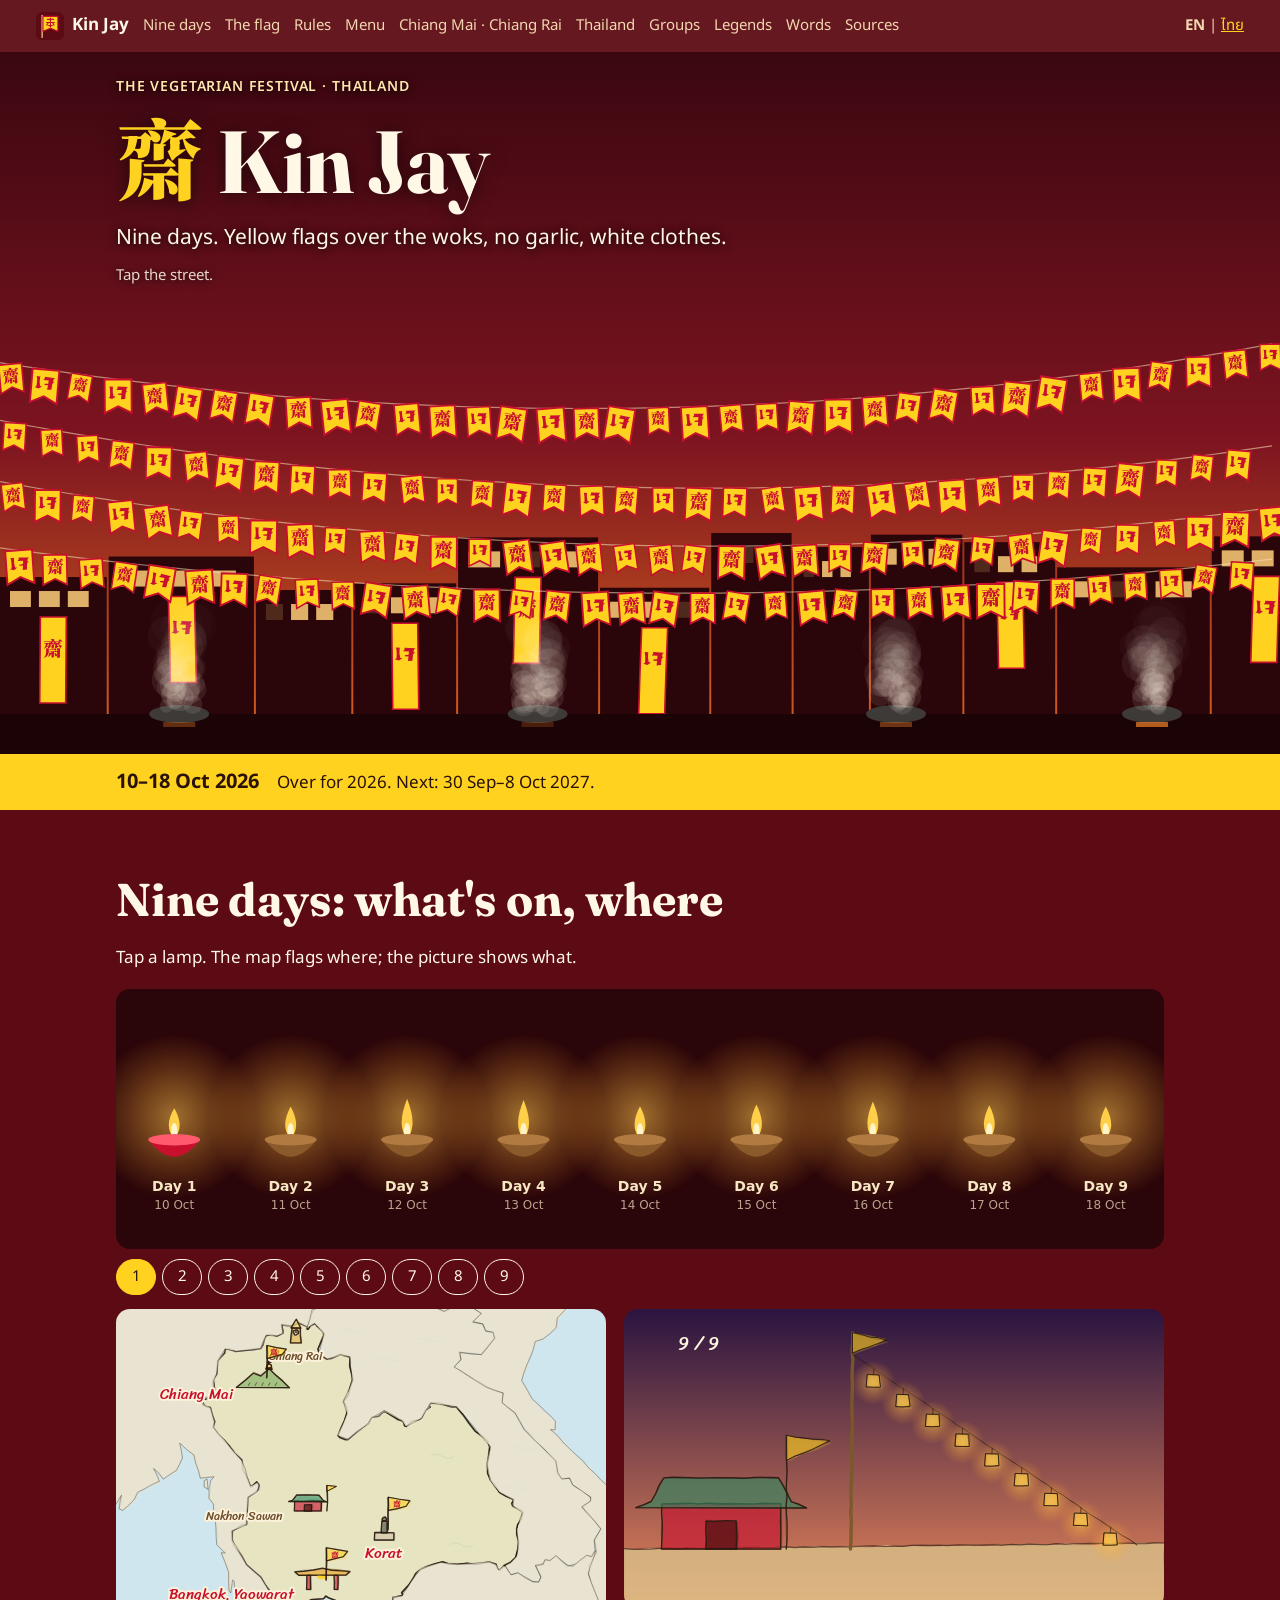
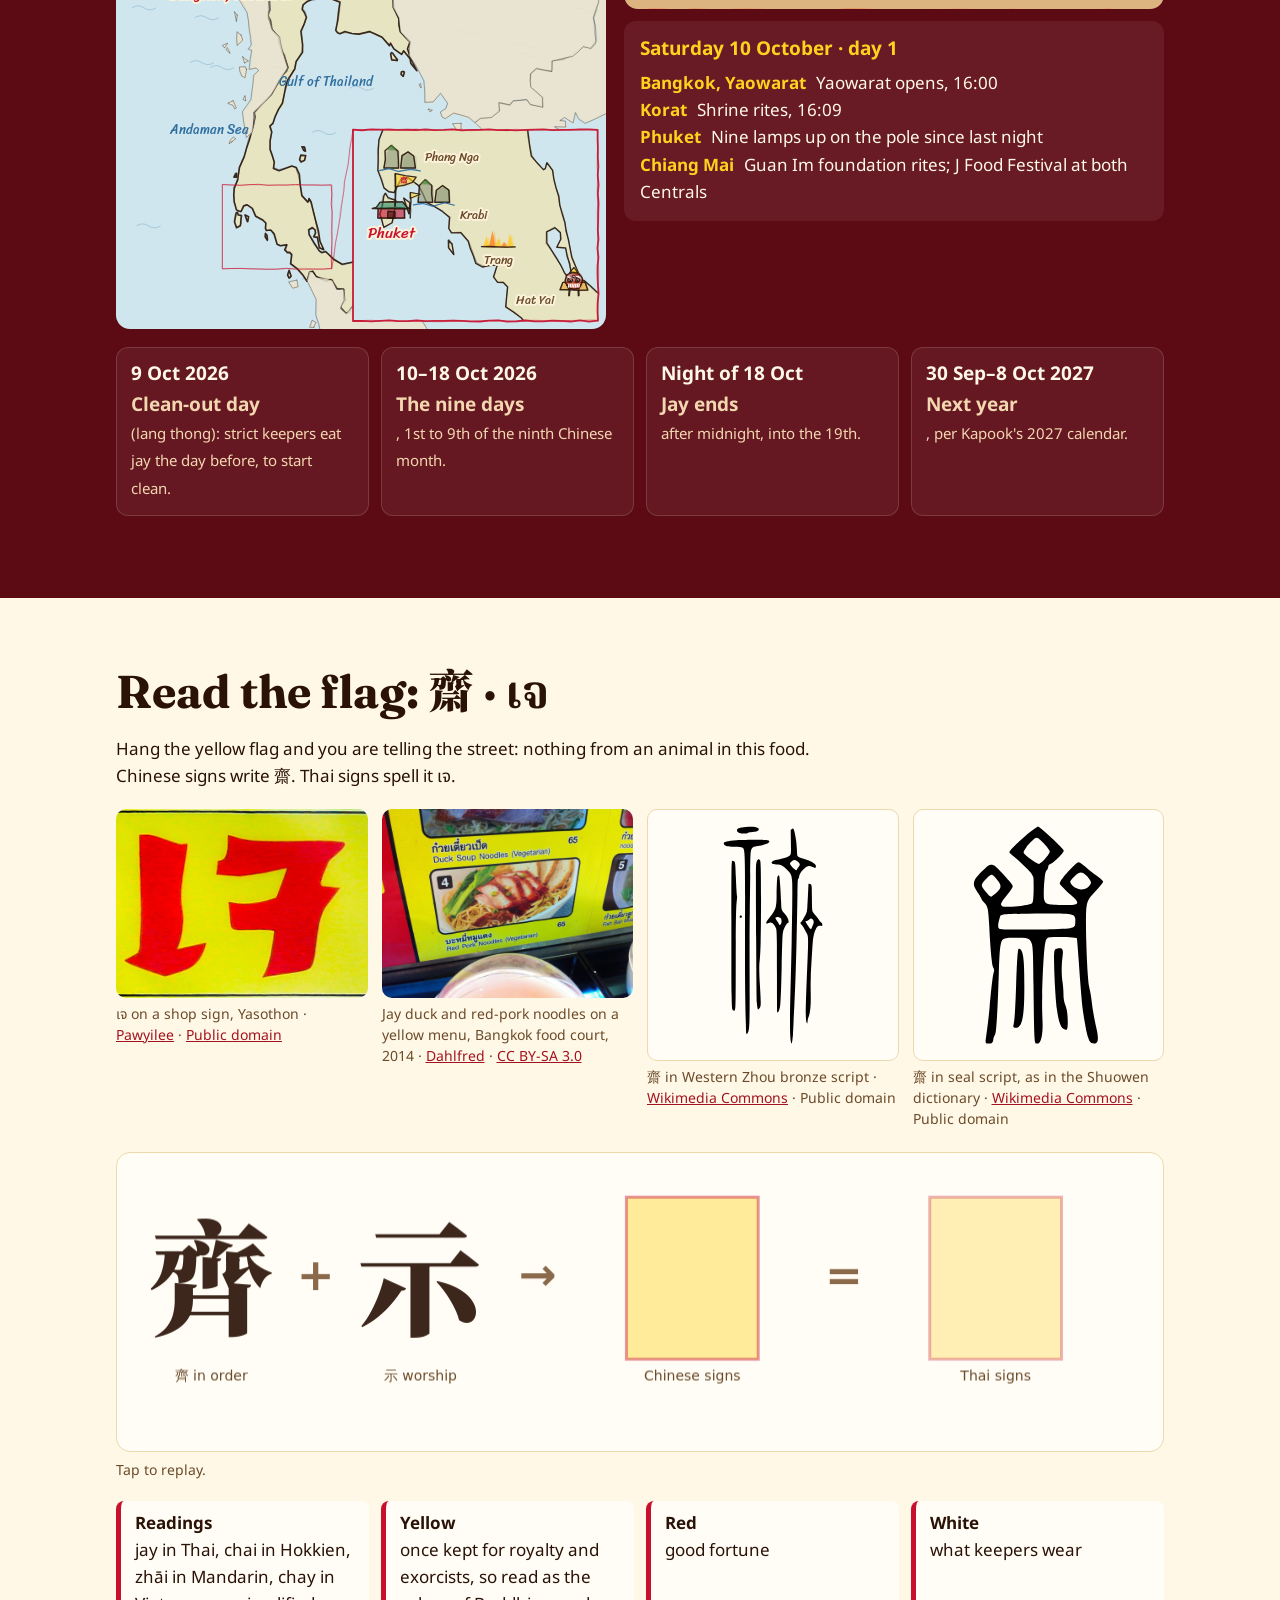
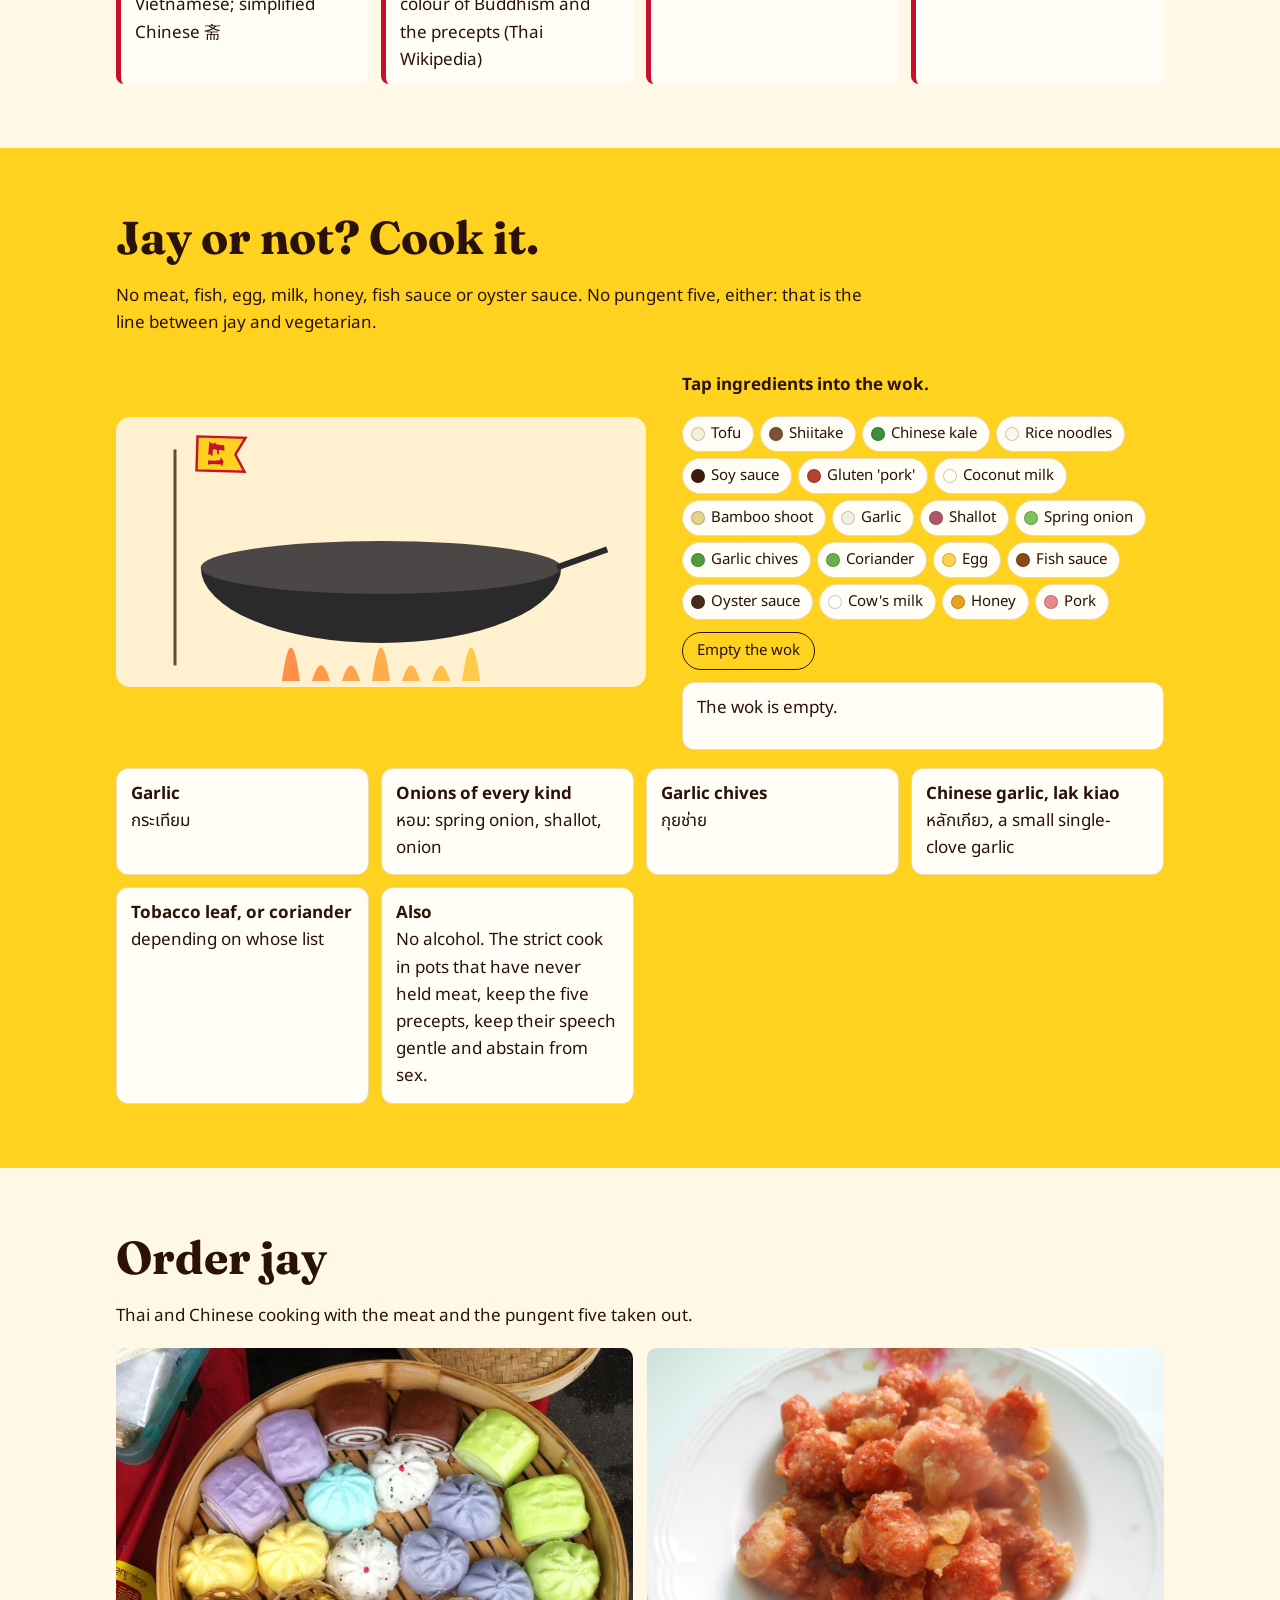
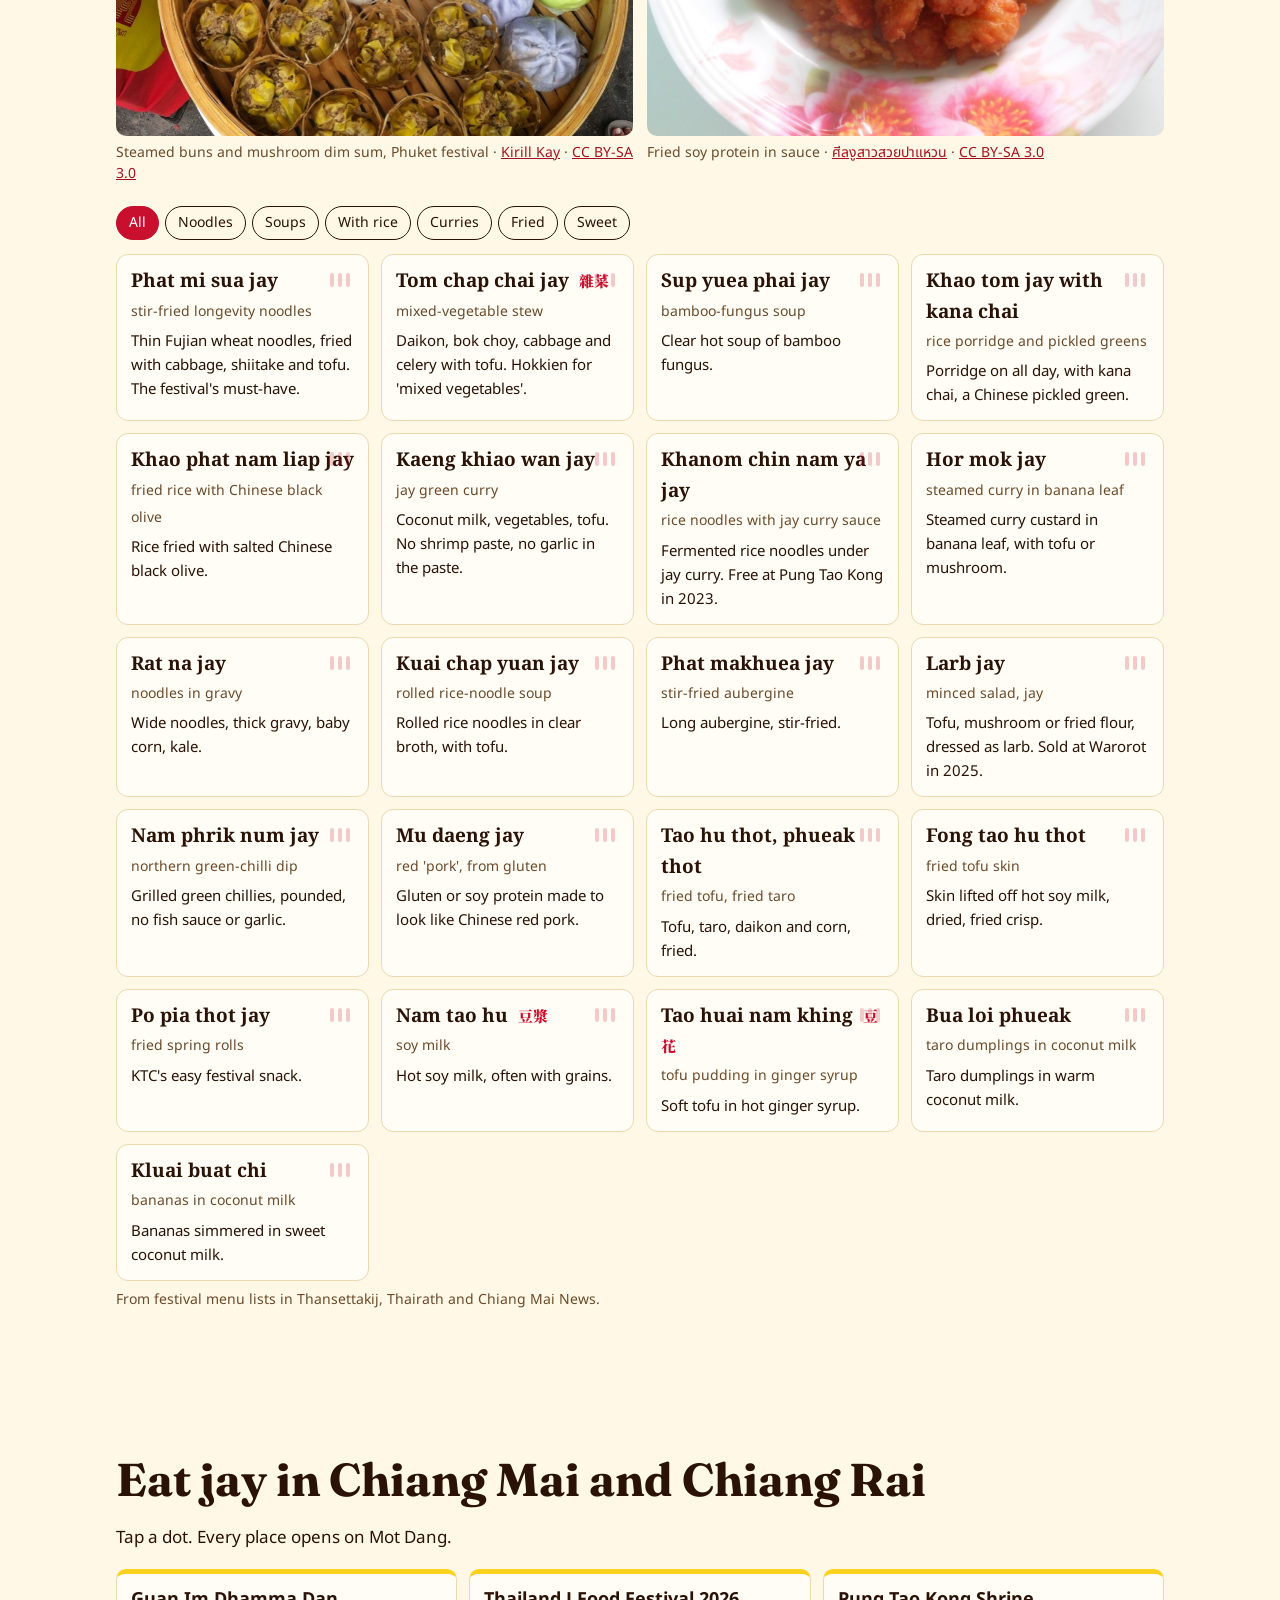
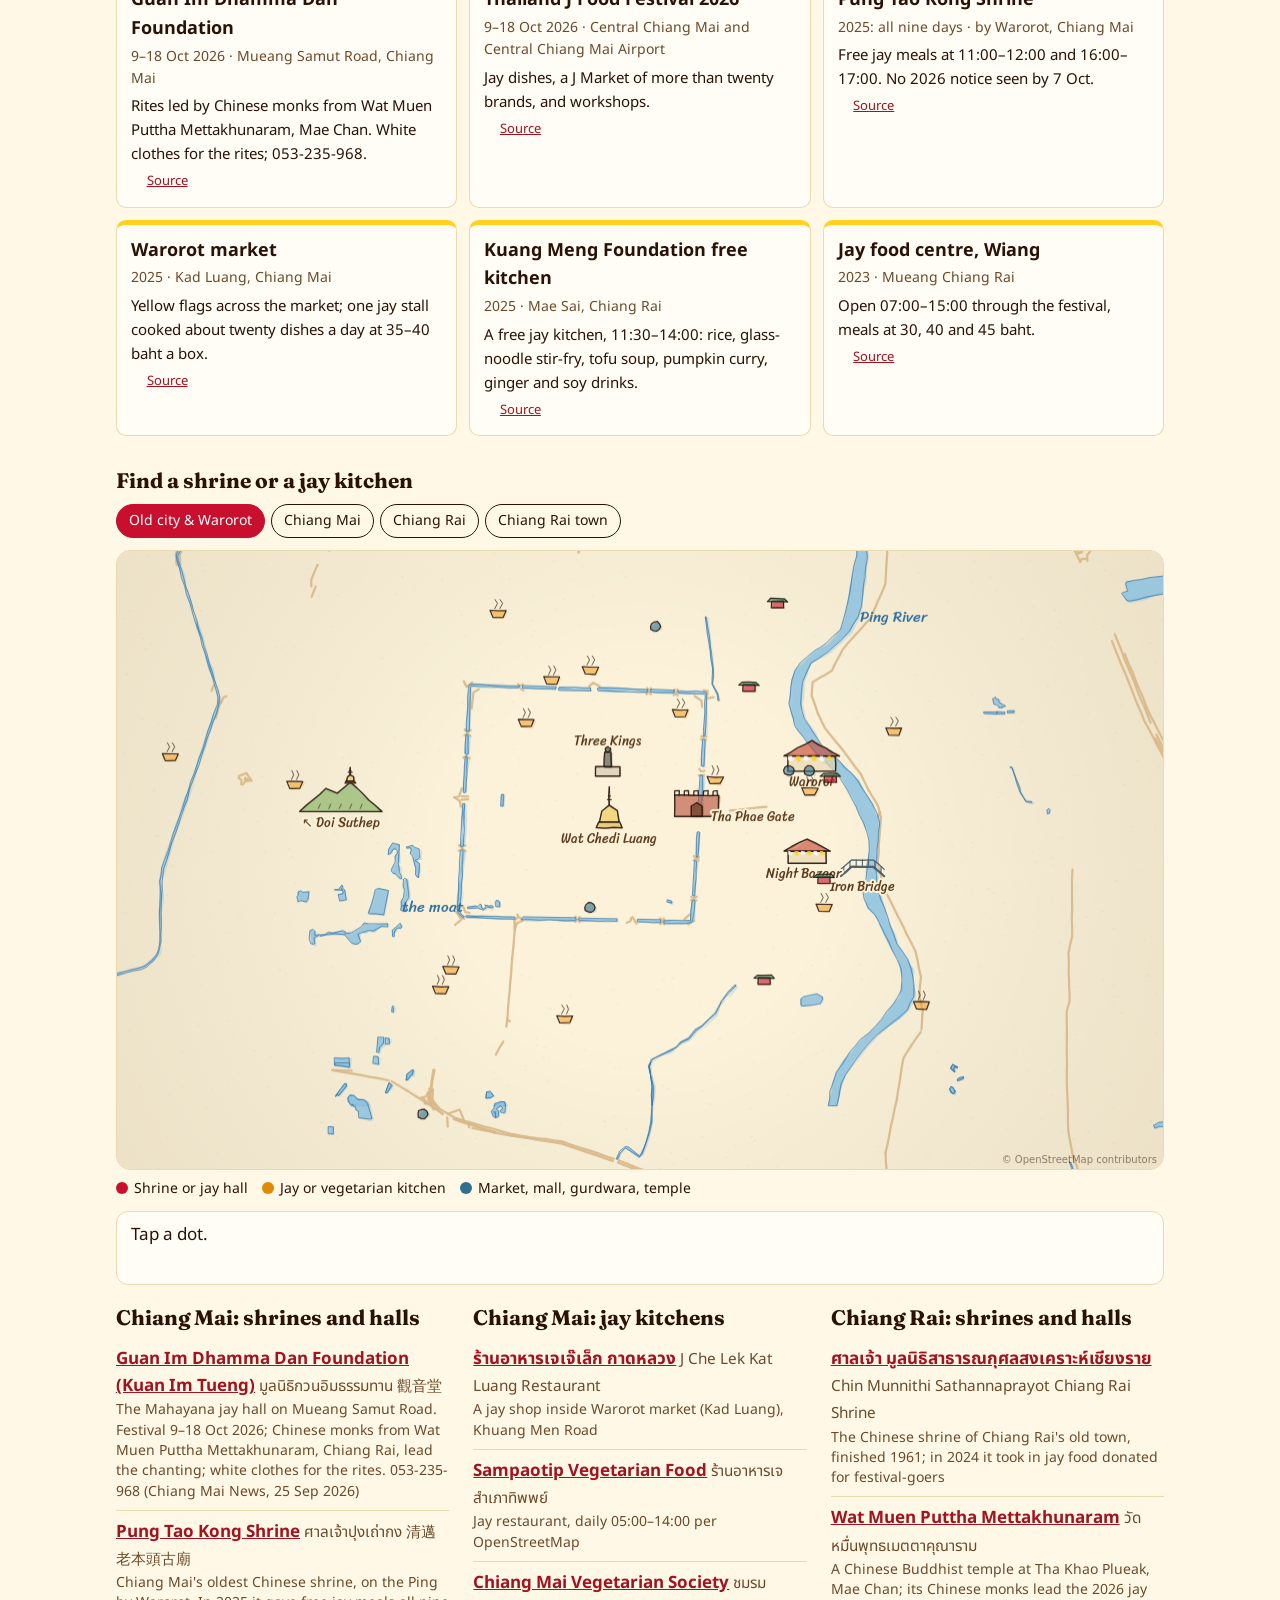
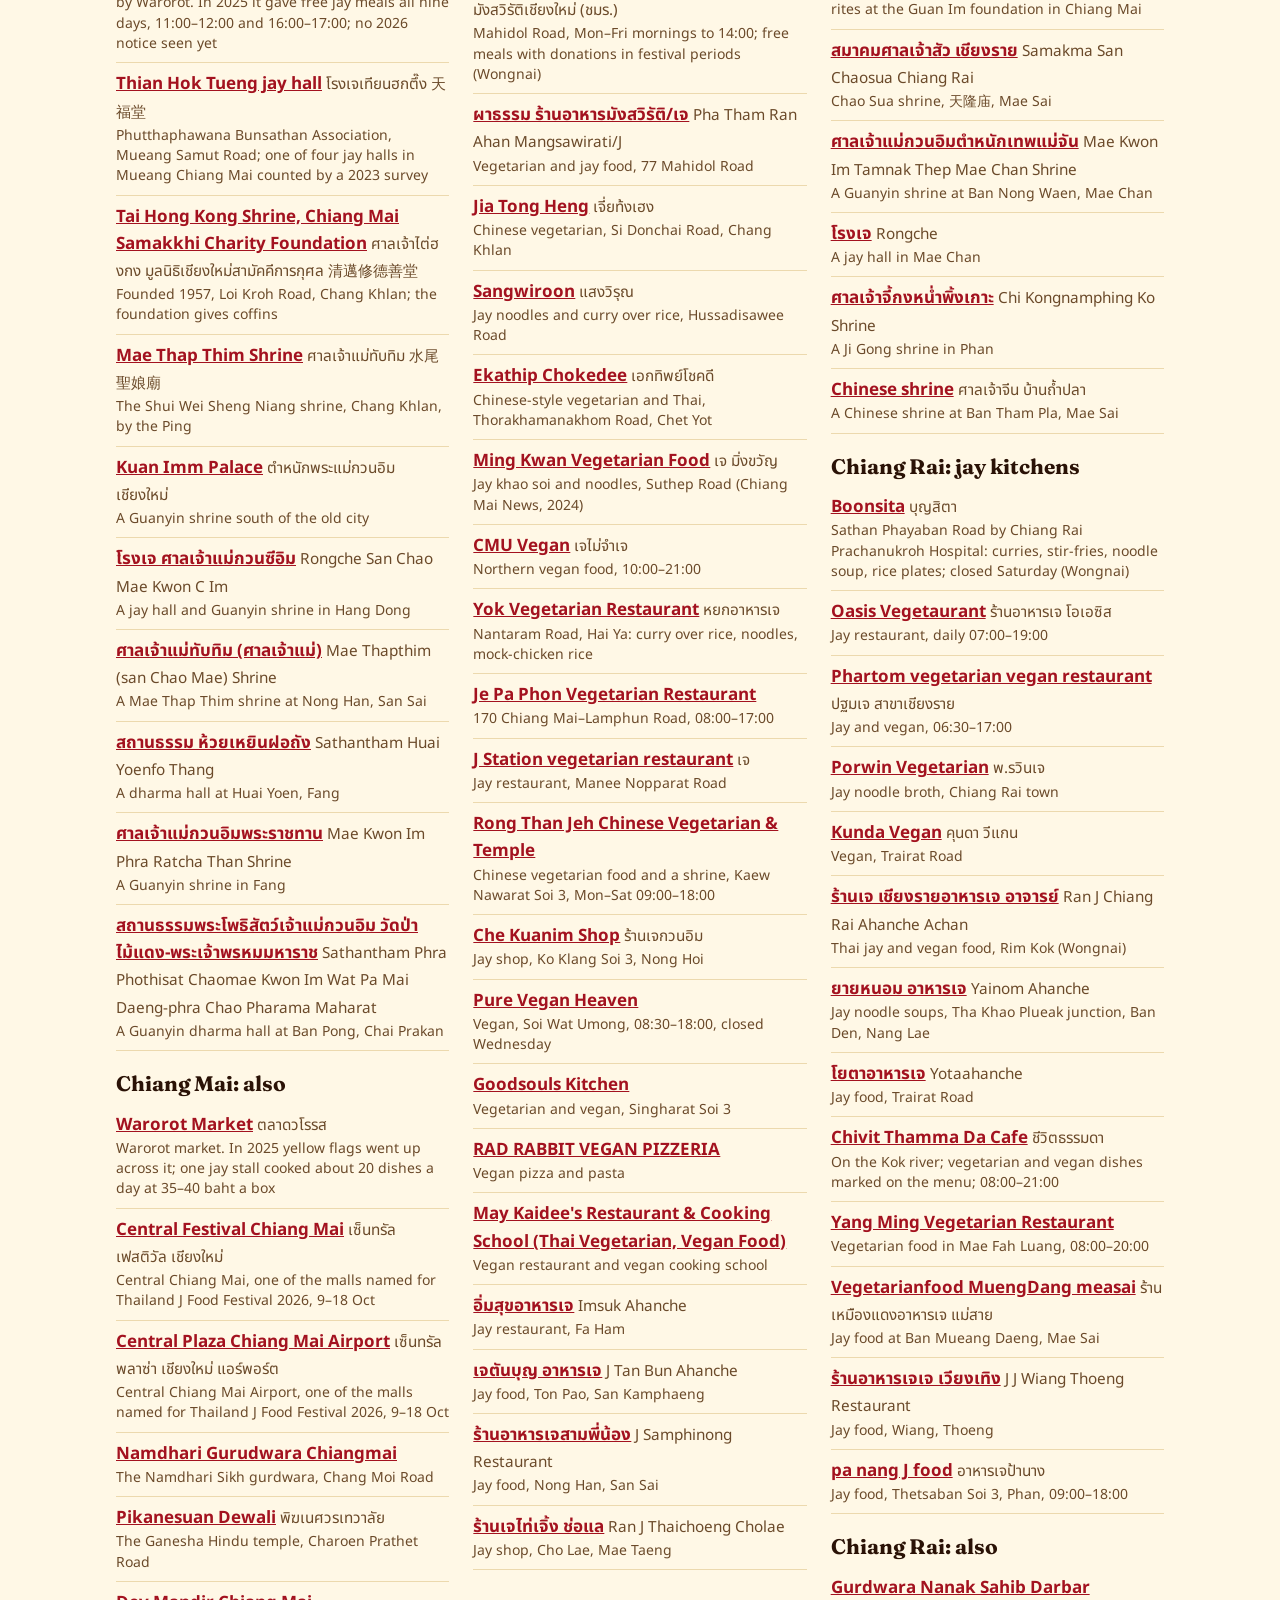
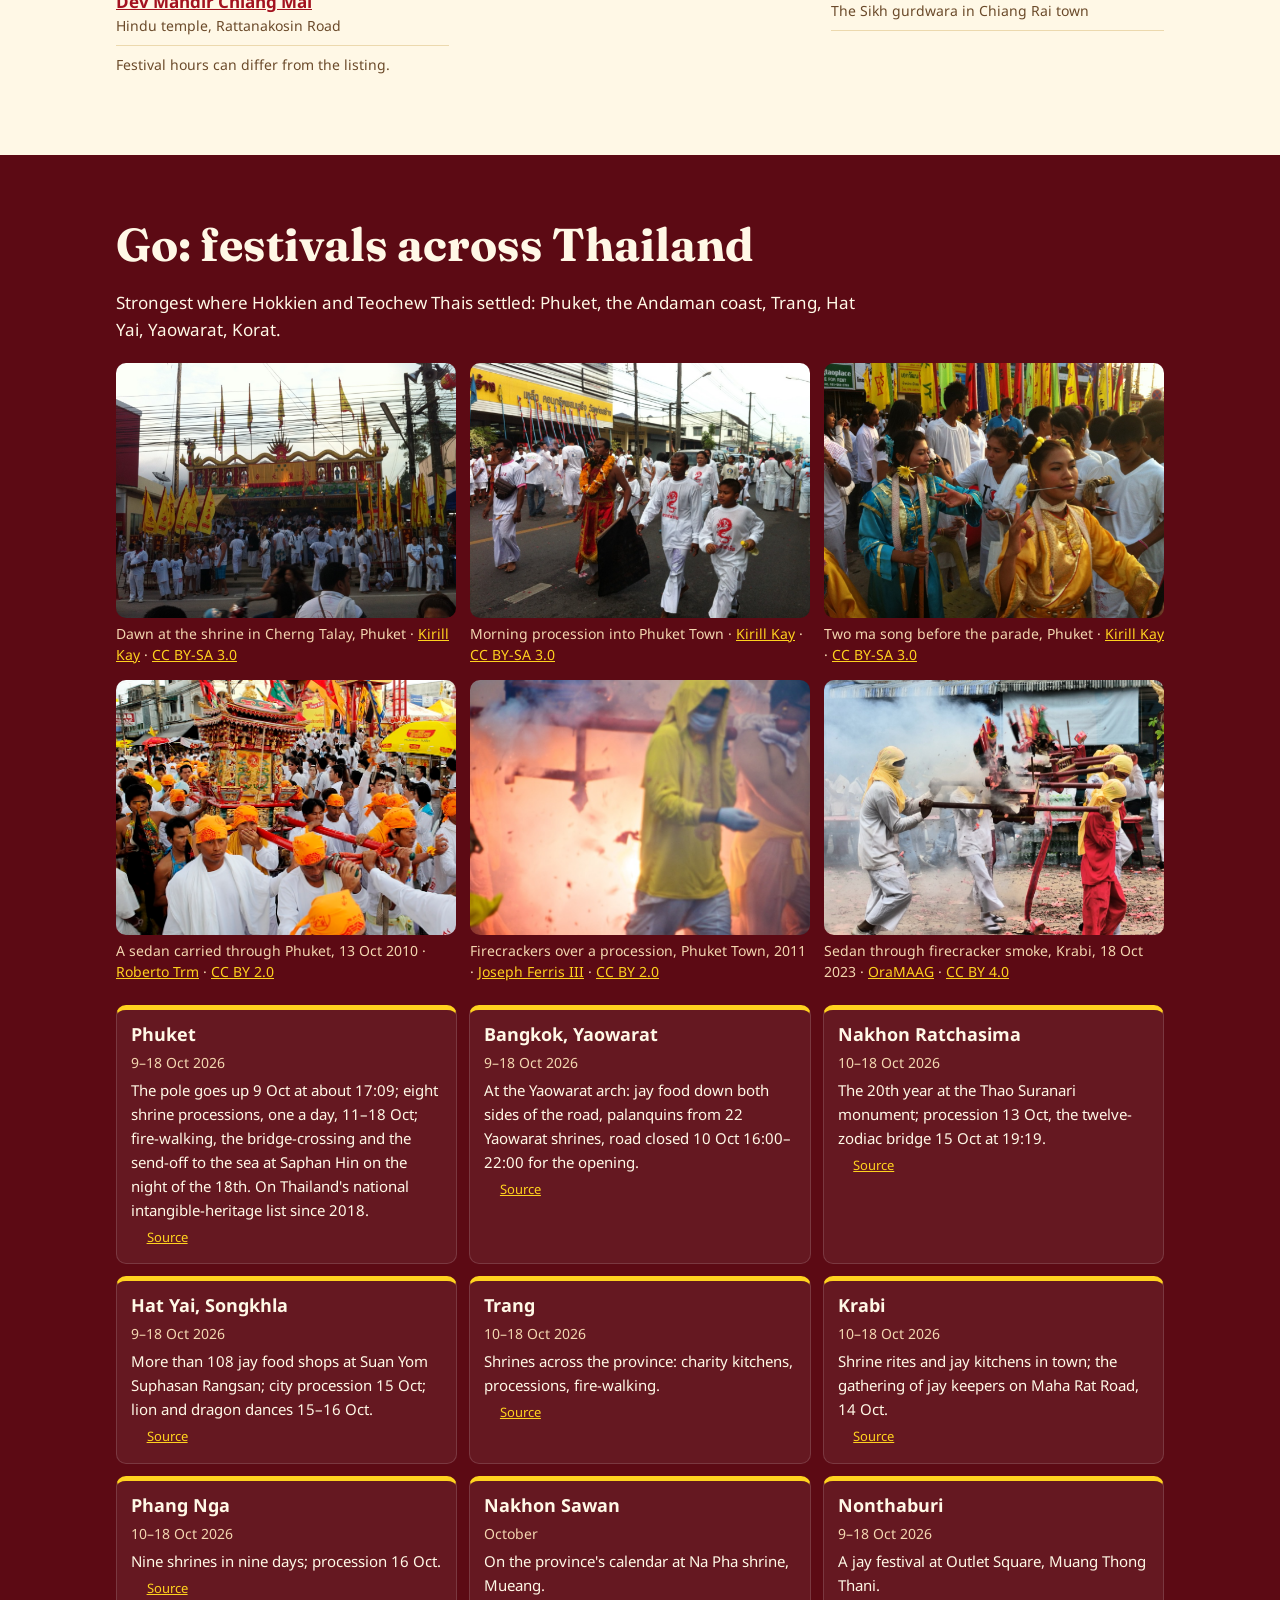
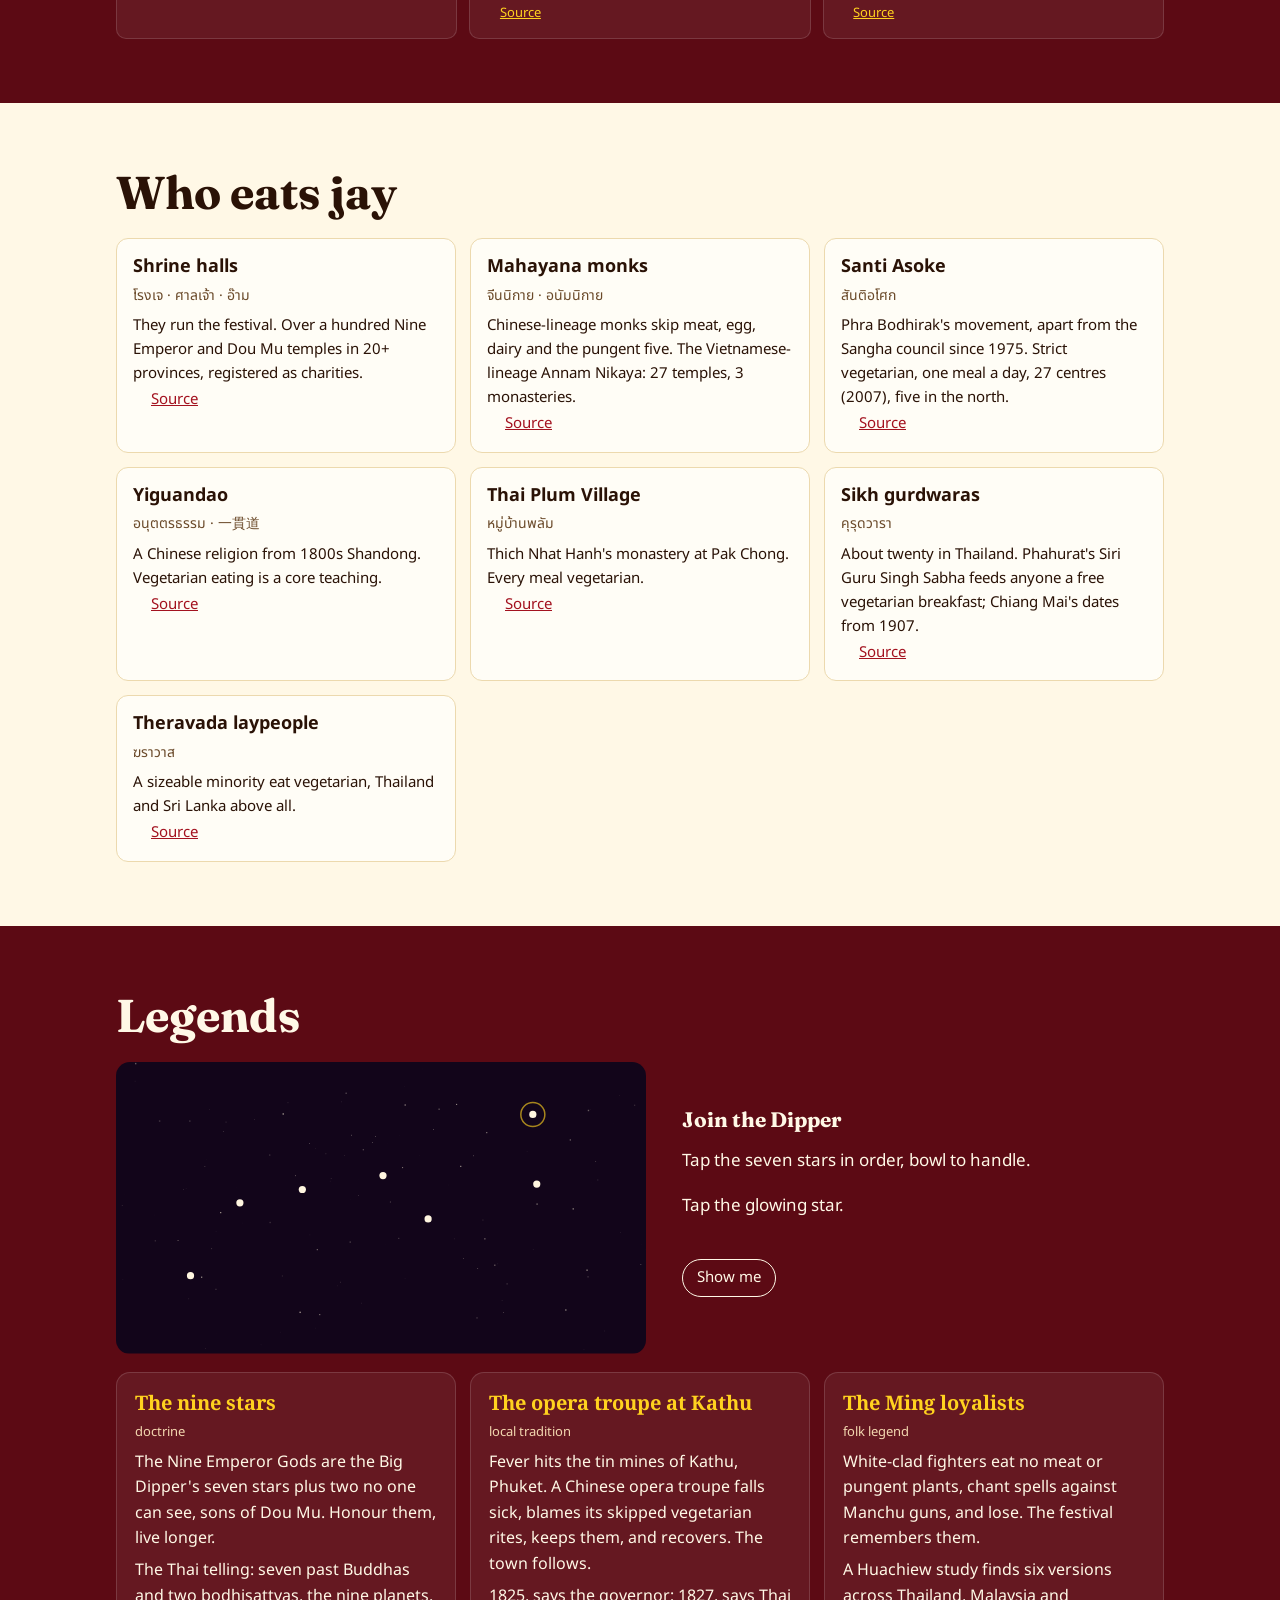
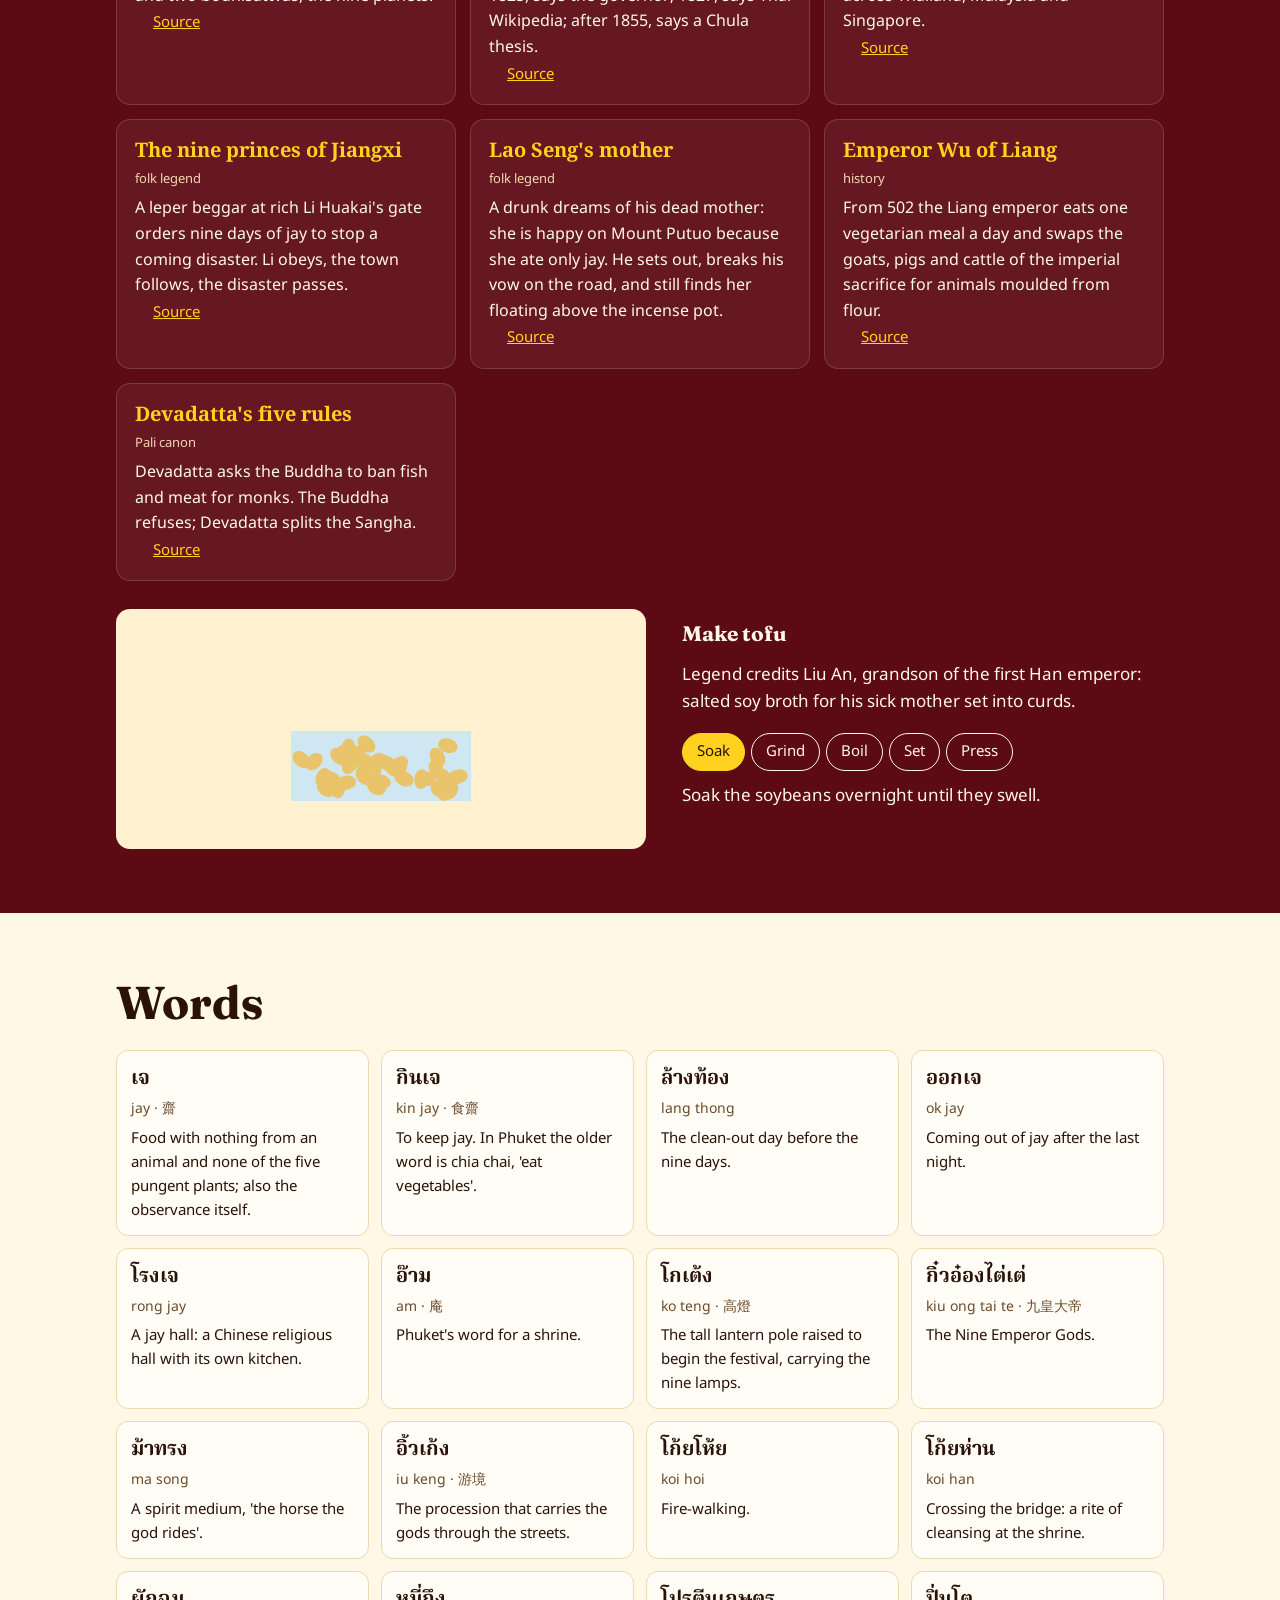
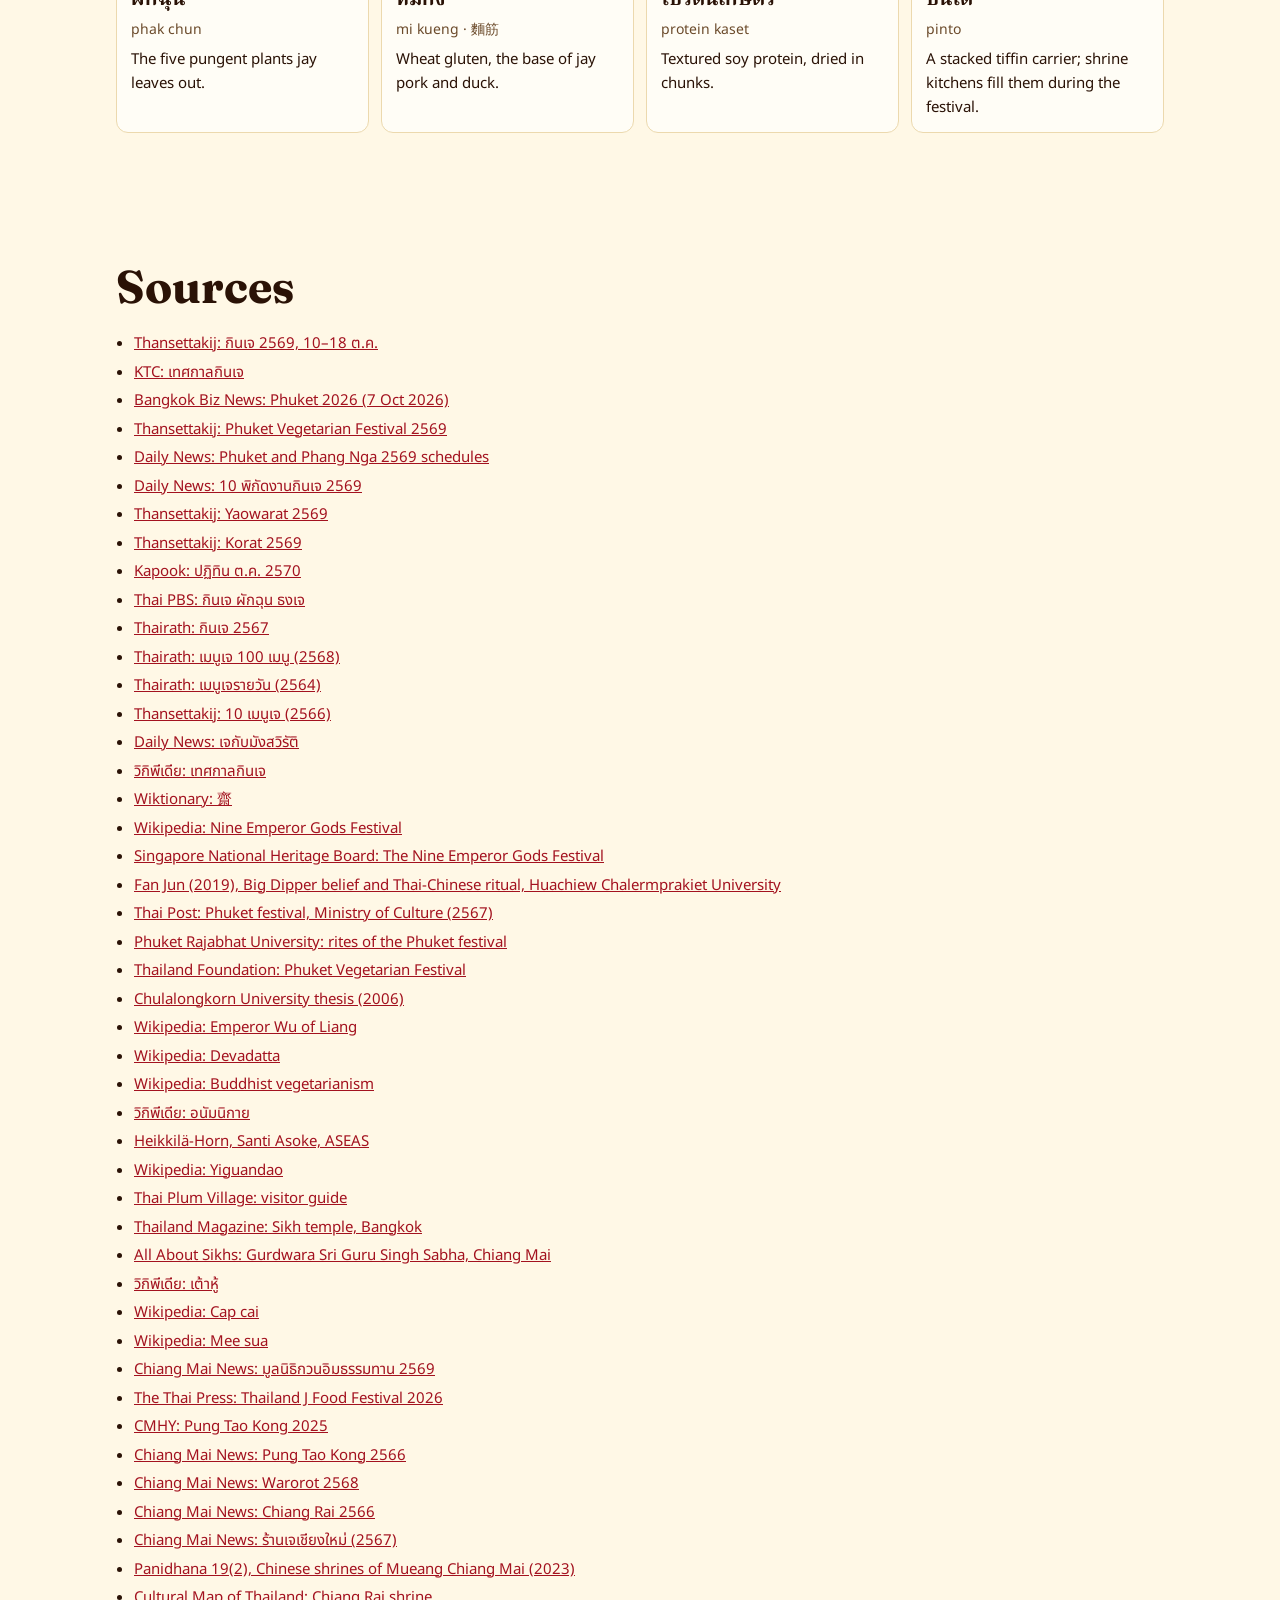
==== commit 2b76fc8d: "Doodle maps with landmarks; each day of jay on a map with its scene; direct headings Co-Authored-By:" ====
--- a/docs/index.html
+++ b/docs/index.html
@@ -17,7 +17,7 @@
 <link rel="icon" href="icon.svg" type="image/svg+xml">
 <link rel="alternate" type="text/plain" href="https://motdang.net/sites/kin-jay/llms.txt" title="llms.txt">
 <link rel="preconnect" href="https://fonts.googleapis.com"><link rel="preconnect" href="https://fonts.gstatic.com" crossorigin>
-<link href="https://fonts.googleapis.com/css2?family=Fraunces:opsz,wght@9..144,600;9..144,700&family=Noto+Sans+Thai:wght@400;600;700&family=Noto+Serif+Thai:wght@600;700&display=swap" rel="stylesheet"><link href="https://fonts.googleapis.com/css2?family=Noto+Serif+TC:wght@900&display=swap&text=一九境大帝庵斋游漿燈皇示筋花菜豆貫道雜食高麵齊齋" rel="stylesheet">
+<link href="https://fonts.googleapis.com/css2?family=Fraunces:opsz,wght@9..144,600;9..144,700&family=Noto+Sans+Thai:wght@400;600;700&family=Noto+Serif+Thai:wght@600;700&family=Sriracha&display=swap" rel="stylesheet"><link href="https://fonts.googleapis.com/css2?family=Noto+Serif+TC:wght@900&display=swap&text=一九境大帝庵斋游漿燈皇示筋花菜豆貫道雜食高麵齊齋" rel="stylesheet">
 <script>if(/[?&]card/.test(location.search))document.documentElement.classList.add("card")</script>
 <style>:root{--deep:#5c0a14;--deep2:#7d1420;--ink:#fff8e6;--dim:#f3d7b0;--yel:#ffd21f;--red:#c8102e;--paper:#fff8e6;--card:#fffdf6;--text:#2a1206;--mute:#6b4a2a;--rule:#ecd9ae;--leaf:#2f6f3a}
 *{box-sizing:border-box}
@@ -189,6 +189,12 @@
 .ph-flag{grid-template-columns:repeat(auto-fit,minmax(170px,1fr))}
 .ph figure.glyphpic img{aspect-ratio:1/1}
 @media (max-width:520px){#lampbtns{gap:4px}#lampbtns .pill{min-width:32px;padding:2px 8px;min-height:32px;font-size:14px}.flagfacts{grid-template-columns:1fr 1fr}.flagfacts div{padding:8px 10px;font-size:15px}}
+.daygrid{display:grid;grid-template-columns:1fr 1.1fr;gap:18px;margin-top:14px;align-items:start}
+@media (max-width:760px){.daygrid{grid-template-columns:1fr}}
+#thcv,#scenecv{border-radius:14px;display:block;width:100%}
+#scenecv{margin-bottom:10px}
+#mapcv{background:#fbf2d9}
+.lampbox p b{display:inline;font-size:inherit;margin-right:.35em}
 </style>
 </head><body>
 <header class="top"><div class="in"><a class="brand" href="#top"><img src="icon.svg" width="28" height="28" alt=""><span>Kin Jay</span></a>
@@ -197,45 +203,47 @@
 <main><section id="top" class="hero"><canvas id="scene" role="img" aria-label="A street at dusk strung with yellow pennants, each with the red character 齋, swaying over food stalls"></canvas>
 <div class="hero-t"><p class="kick">The Vegetarian Festival · Thailand</p><h1><span class="zh" lang="zh-Hant">齋</span>Kin Jay</h1><p class="lede">Nine days. Yellow flags over the woks, no garlic, white clothes.</p><p class="hint">Tap the street.</p><p class="cardline">10–18 Oct 2026 · 齋 · เจ<br><span>motdang.net/sites/kin-jay</span></p></div></section>
 <div class="nowbar"><div class="in"><b>10–18 Oct 2026</b><span id="nowline" aria-live="polite"></span></div></div>
-<section id="days" class="sec dark"><div class="in"><p class="kick">The ninth month, days 1 to 9</p><h2>Nine days, nine lamps</h2><p>The 1st to 9th of the ninth Chinese month: 10–18 October 2026. Strict keepers keep nine lamps burning the whole time.</p>
+<section id="days" class="sec dark"><div class="in"><h2>Nine days: what&#x27;s on, where</h2><p>Tap a lamp. The map flags where; the picture shows what.</p>
 <canvas id="lampcv" role="img" aria-label="Nine oil lamps in a row, one for each day of the festival; the lamps up to today are lit"></canvas>
-<div id="lampbtns" class="btns" role="group" aria-label="Nine days, nine lamps"><button class="pill" type="button">1</button><button class="pill" type="button">2</button><button class="pill" type="button">3</button><button class="pill" type="button">4</button><button class="pill" type="button">5</button><button class="pill" type="button">6</button><button class="pill" type="button">7</button><button class="pill" type="button">8</button><button class="pill" type="button">9</button></div>
-<div class="lampbox" aria-live="polite"><b id="lampday"></b><p id="lamptext"></p></div>
+<div id="lampbtns" class="btns" role="group" aria-label="Nine days: what&#x27;s on, where"><button class="pill" type="button">1</button><button class="pill" type="button">2</button><button class="pill" type="button">3</button><button class="pill" type="button">4</button><button class="pill" type="button">5</button><button class="pill" type="button">6</button><button class="pill" type="button">7</button><button class="pill" type="button">8</button><button class="pill" type="button">9</button></div>
+<div class="daygrid"><canvas id="thcv" data-map="map.json" role="img" aria-label="A hand-drawn map of Thailand with each festival town&#x27;s landmark; the selected day&#x27;s towns carry a jay flag"></canvas>
+<div><canvas id="scenecv" role="img" aria-label="A drawing of the selected day: the lamp pole, a procession, the five armies&#x27; flags, lion dance, the star offering, firecrackers or the send-off to the sea"></canvas>
+<div class="lampbox" aria-live="polite"><b id="lampday"></b><p id="lamptext"></p></div></div></div>
 <div class="dates"><div><b>9 Oct 2026</b><span><b>Clean-out day</b> (lang thong): strict keepers eat jay the day before, to start clean.</span></div><div><b>10–18 Oct 2026</b><span><b>The nine days</b>, 1st to 9th of the ninth Chinese month.</span></div><div><b>Night of 18 Oct</b><span><b>Jay ends</b> after midnight, into the 19th.</span></div><div><b>30 Sep–8 Oct 2027</b><span><b>Next year</b>, per Kapook's 2027 calendar.</span></div></div></div></section>
-<section id="flag" class="sec"><div class="in"><p class="kick">The flag</p><h2>Red on yellow: <span class="zh" lang="zh-Hant">齋</span> · <span lang="th">เจ</span></h2><p>Hang the yellow flag and you are telling the street: nothing from an animal in this food. Chinese signs write 齋. Thai signs spell it เจ.</p><div class="ph ph-flag"><figure><img loading="lazy" src="img/che-sign.jpg" width="632" height="393" alt="เจ on a shop sign, Yasothon"><figcaption>เจ on a shop sign, Yasothon · <a href="https://commons.wikimedia.org/wiki/File:Thai_%22che%22_sign.jpg">Pawyilee</a> · <a href="https://commons.wikimedia.org/wiki/Template:PD-self">Public domain</a></figcaption></figure><figure><img loading="lazy" src="img/veg-pork-sign.jpg" width="1200" height="896" alt="Jay duck and red-pork noodles on a yellow menu, Bangkok food court, 2014"><figcaption>Jay duck and red-pork noodles on a yellow menu, Bangkok food court, 2014 · <a href="https://commons.wikimedia.org/wiki/File:Vegetarian_Pork.jpg">Dahlfred</a> · <a href="https://creativecommons.org/licenses/by-sa/3.0">CC BY-SA 3.0</a></figcaption></figure><figure class="glyphpic"><img loading="lazy" src="img/zhai-bronze.svg" width="300" height="300" alt="齋 in Western Zhou bronze script"><figcaption>齋 in Western Zhou bronze script · <a href="https://commons.wikimedia.org/wiki/File:%E9%BD%8B-bronze.svg">Wikimedia Commons</a> · Public domain</figcaption></figure><figure class="glyphpic"><img loading="lazy" src="img/zhai-seal.svg" width="300" height="300" alt="齋 in seal script, as in the Shuowen dictionary"><figcaption>齋 in seal script, as in the Shuowen dictionary · <a href="https://commons.wikimedia.org/wiki/File:%E9%BD%8B-seal.svg">Wikimedia Commons</a> · Public domain</figcaption></figure></div>
+<section id="flag" class="sec"><div class="in"><h2>Read the flag: <span class="zh" lang="zh-Hant">齋</span> · <span lang="th">เจ</span></h2><p>Hang the yellow flag and you are telling the street: nothing from an animal in this food. Chinese signs write 齋. Thai signs spell it เจ.</p><div class="ph ph-flag"><figure><img loading="lazy" src="img/che-sign.jpg" width="632" height="393" alt="เจ on a shop sign, Yasothon"><figcaption>เจ on a shop sign, Yasothon · <a href="https://commons.wikimedia.org/wiki/File:Thai_%22che%22_sign.jpg">Pawyilee</a> · <a href="https://commons.wikimedia.org/wiki/Template:PD-self">Public domain</a></figcaption></figure><figure><img loading="lazy" src="img/veg-pork-sign.jpg" width="1200" height="896" alt="Jay duck and red-pork noodles on a yellow menu, Bangkok food court, 2014"><figcaption>Jay duck and red-pork noodles on a yellow menu, Bangkok food court, 2014 · <a href="https://commons.wikimedia.org/wiki/File:Vegetarian_Pork.jpg">Dahlfred</a> · <a href="https://creativecommons.org/licenses/by-sa/3.0">CC BY-SA 3.0</a></figcaption></figure><figure class="glyphpic"><img loading="lazy" src="img/zhai-bronze.svg" width="300" height="300" alt="齋 in Western Zhou bronze script"><figcaption>齋 in Western Zhou bronze script · <a href="https://commons.wikimedia.org/wiki/File:%E9%BD%8B-bronze.svg">Wikimedia Commons</a> · Public domain</figcaption></figure><figure class="glyphpic"><img loading="lazy" src="img/zhai-seal.svg" width="300" height="300" alt="齋 in seal script, as in the Shuowen dictionary"><figcaption>齋 in seal script, as in the Shuowen dictionary · <a href="https://commons.wikimedia.org/wiki/File:%E9%BD%8B-seal.svg">Wikimedia Commons</a> · Public domain</figcaption></figure></div>
 <canvas id="glyphcv" role="img" aria-label="The characters 齊 and 示 sliding together into 齋 on a yellow flag"></canvas><p class="note">Tap to replay.</p>
 <div class="flagfacts"><div><b>Readings</b>jay in Thai, chai in Hokkien, zhāi in Mandarin, chay in Vietnamese; simplified Chinese 斋</div><div><b>Yellow</b>once kept for royalty and exorcists, so read as the colour of Buddhism and the precepts (Thai Wikipedia)</div><div><b>Red</b>good fortune</div><div><b>White</b>what keepers wear</div></div></div></section>
-<section id="rules" class="sec gold"><div class="in"><p class="kick">What stays off the plate</p><h2>Jay or not?</h2><p>No meat, fish, egg, milk, honey, fish sauce or oyster sauce. No pungent five, either: that is the line between jay and vegetarian.</p>
+<section id="rules" class="sec gold"><div class="in"><h2>Jay or not? Cook it.</h2><p>No meat, fish, egg, milk, honey, fish sauce or oyster sauce. No pungent five, either: that is the line between jay and vegetarian.</p>
 <div class="two"><div><canvas id="wokcv" role="img" aria-label="A wok over a flame, with the ingredients you pick tumbling in, and a yellow flag on its pole that drops when something is not jay"></canvas></div>
 <div><p><b>Tap ingredients into the wok.</b></p><div id="chips"><button class="chip" type="button" data-i="0" aria-pressed="false"><i style="background:#f6efd8"></i>Tofu</button><button class="chip" type="button" data-i="1" aria-pressed="false"><i style="background:#7a5236"></i>Shiitake</button><button class="chip" type="button" data-i="2" aria-pressed="false"><i style="background:#3f8f3a"></i>Chinese kale</button><button class="chip" type="button" data-i="3" aria-pressed="false"><i style="background:#fbf7ea"></i>Rice noodles</button><button class="chip" type="button" data-i="4" aria-pressed="false"><i style="background:#3b1d0e"></i>Soy sauce</button><button class="chip" type="button" data-i="5" aria-pressed="false"><i style="background:#b9422e"></i>Gluten &#x27;pork&#x27;</button><button class="chip" type="button" data-i="6" aria-pressed="false"><i style="background:#fffdf5"></i>Coconut milk</button><button class="chip" type="button" data-i="7" aria-pressed="false"><i style="background:#e6d38a"></i>Bamboo shoot</button><button class="chip" type="button" data-i="8" aria-pressed="false"><i style="background:#f3eee0"></i>Garlic</button><button class="chip" type="button" data-i="9" aria-pressed="false"><i style="background:#b0566a"></i>Shallot</button><button class="chip" type="button" data-i="10" aria-pressed="false"><i style="background:#7cc35a"></i>Spring onion</button><button class="chip" type="button" data-i="11" aria-pressed="false"><i style="background:#4f9e3e"></i>Garlic chives</button><button class="chip" type="button" data-i="12" aria-pressed="false"><i style="background:#69b04a"></i>Coriander</button><button class="chip" type="button" data-i="13" aria-pressed="false"><i style="background:#ffd34d"></i>Egg</button><button class="chip" type="button" data-i="14" aria-pressed="false"><i style="background:#8a4a18"></i>Fish sauce</button><button class="chip" type="button" data-i="15" aria-pressed="false"><i style="background:#4a2a1a"></i>Oyster sauce</button><button class="chip" type="button" data-i="16" aria-pressed="false"><i style="background:#ffffff"></i>Cow&#x27;s milk</button><button class="chip" type="button" data-i="17" aria-pressed="false"><i style="background:#e9a21a"></i>Honey</button><button class="chip" type="button" data-i="18" aria-pressed="false"><i style="background:#e98a8a"></i>Pork</button></div><div class="btns"><button id="wokclear" class="pill" type="button">Empty the wok</button></div>
 <div id="wokout" class="wokout" aria-live="polite"></div></div></div>
 <div class="rules"><div><b>Garlic</b>กระเทียม</div><div><b>Onions of every kind</b>หอม: spring onion, shallot, onion</div><div><b>Garlic chives</b>กุยช่าย</div><div><b>Chinese garlic, lak kiao</b>หลักเกียว, a small single-clove garlic</div><div><b>Tobacco leaf, or coriander</b>depending on whose list</div><div><b>Also</b>No alcohol. The strict cook in pots that have never held meat, keep the five precepts, keep their speech gentle and abstain from sex.</div></div></div></section>
-<section id="menu" class="sec"><div class="in"><p class="kick">Menu</p><h2>What the kitchens cook</h2><p>Thai and Chinese cooking with the meat and the pungent five taken out.</p><div class="ph ph-menu"><figure><img loading="lazy" src="img/steamed-buns.jpg" width="1200" height="896" alt="Steamed buns and mushroom dim sum, Phuket festival"><figcaption>Steamed buns and mushroom dim sum, Phuket festival · <a href="https://commons.wikimedia.org/wiki/File:Steamed_buns,_the_Vegetarian_Festival_in_Phuket_13.JPG">Kirill Kay</a> · <a href="https://creativecommons.org/licenses/by-sa/3.0">CC BY-SA 3.0</a></figcaption></figure><figure><img loading="lazy" src="img/soy-protein.jpg" width="1200" height="900" alt="Fried soy protein in sauce"><figcaption>Fried soy protein in sauce · <a href="https://commons.wikimedia.org/wiki/File:Protein_No.4.JPG">ศีลงูสาวสวยปาแหวน</a> · <a href="https://creativecommons.org/licenses/by-sa/3.0">CC BY-SA 3.0</a></figcaption></figure></div>
-<div id="menuseg" class="seg" role="group" aria-label="What the kitchens cook"><button class="pill" type="button" data-k="all" aria-pressed="true">All</button><button class="pill" type="button" data-k="noodle" aria-pressed="false">Noodles</button><button class="pill" type="button" data-k="soup" aria-pressed="false">Soups</button><button class="pill" type="button" data-k="rice" aria-pressed="false">With rice</button><button class="pill" type="button" data-k="curry" aria-pressed="false">Curries</button><button class="pill" type="button" data-k="snack" aria-pressed="false">Fried</button><button class="pill" type="button" data-k="sweet" aria-pressed="false">Sweet</button></div><div id="dishes" class="dishes"><div class="dish" data-k="noodle"><span class="steam" aria-hidden="true"><span></span><span></span><span></span></span><b>Phat mi sua jay</b><i>stir-fried longevity noodles</i><p>Thin Fujian wheat noodles, fried with cabbage, shiitake and tofu. The festival&#x27;s must-have.</p></div><div class="dish" data-k="soup"><span class="steam" aria-hidden="true"><span></span><span></span><span></span></span><b>Tom chap chai jay <span class=zh lang=zh-Hant>雜菜</span></b><i>mixed-vegetable stew</i><p>Daikon, bok choy, cabbage and celery with tofu. Hokkien for &#x27;mixed vegetables&#x27;.</p></div><div class="dish" data-k="soup"><span class="steam" aria-hidden="true"><span></span><span></span><span></span></span><b>Sup yuea phai jay</b><i>bamboo-fungus soup</i><p>Clear hot soup of bamboo fungus.</p></div><div class="dish" data-k="rice"><span class="steam" aria-hidden="true"><span></span><span></span><span></span></span><b>Khao tom jay with kana chai</b><i>rice porridge and pickled greens</i><p>Porridge on all day, with kana chai, a Chinese pickled green.</p></div><div class="dish" data-k="rice"><span class="steam" aria-hidden="true"><span></span><span></span><span></span></span><b>Khao phat nam liap jay</b><i>fried rice with Chinese black olive</i><p>Rice fried with salted Chinese black olive.</p></div><div class="dish" data-k="curry"><span class="steam" aria-hidden="true"><span></span><span></span><span></span></span><b>Kaeng khiao wan jay</b><i>jay green curry</i><p>Coconut milk, vegetables, tofu. No shrimp paste, no garlic in the paste.</p></div><div class="dish" data-k="curry"><span class="steam" aria-hidden="true"><span></span><span></span><span></span></span><b>Khanom chin nam ya jay</b><i>rice noodles with jay curry sauce</i><p>Fermented rice noodles under jay curry. Free at Pung Tao Kong in 2023.</p></div><div class="dish" data-k="curry"><span class="steam" aria-hidden="true"><span></span><span></span><span></span></span><b>Hor mok jay</b><i>steamed curry in banana leaf</i><p>Steamed curry custard in banana leaf, with tofu or mushroom.</p></div><div class="dish" data-k="noodle"><span class="steam" aria-hidden="true"><span></span><span></span><span></span></span><b>Rat na jay</b><i>noodles in gravy</i><p>Wide noodles, thick gravy, baby corn, kale.</p></div><div class="dish" data-k="noodle"><span class="steam" aria-hidden="true"><span></span><span></span><span></span></span><b>Kuai chap yuan jay</b><i>rolled rice-noodle soup</i><p>Rolled rice noodles in clear broth, with tofu.</p></div><div class="dish" data-k="rice"><span class="steam" aria-hidden="true"><span></span><span></span><span></span></span><b>Phat makhuea jay</b><i>stir-fried aubergine</i><p>Long aubergine, stir-fried.</p></div><div class="dish" data-k="rice"><span class="steam" aria-hidden="true"><span></span><span></span><span></span></span><b>Larb jay</b><i>minced salad, jay</i><p>Tofu, mushroom or fried flour, dressed as larb. Sold at Warorot in 2025.</p></div><div class="dish" data-k="rice"><span class="steam" aria-hidden="true"><span></span><span></span><span></span></span><b>Nam phrik num jay</b><i>northern green-chilli dip</i><p>Grilled green chillies, pounded, no fish sauce or garlic.</p></div><div class="dish" data-k="rice"><span class="steam" aria-hidden="true"><span></span><span></span><span></span></span><b>Mu daeng jay</b><i>red &#x27;pork&#x27;, from gluten</i><p>Gluten or soy protein made to look like Chinese red pork.</p></div><div class="dish" data-k="snack"><span class="steam" aria-hidden="true"><span></span><span></span><span></span></span><b>Tao hu thot, phueak thot</b><i>fried tofu, fried taro</i><p>Tofu, taro, daikon and corn, fried.</p></div><div class="dish" data-k="snack"><span class="steam" aria-hidden="true"><span></span><span></span><span></span></span><b>Fong tao hu thot</b><i>fried tofu skin</i><p>Skin lifted off hot soy milk, dried, fried crisp.</p></div><div class="dish" data-k="snack"><span class="steam" aria-hidden="true"><span></span><span></span><span></span></span><b>Po pia thot jay</b><i>fried spring rolls</i><p>KTC&#x27;s easy festival snack.</p></div><div class="dish" data-k="sweet"><span class="steam" aria-hidden="true"><span></span><span></span><span></span></span><b>Nam tao hu <span class=zh lang=zh-Hant>豆漿</span></b><i>soy milk</i><p>Hot soy milk, often with grains.</p></div><div class="dish" data-k="sweet"><span class="steam" aria-hidden="true"><span></span><span></span><span></span></span><b>Tao huai nam khing <span class=zh lang=zh-Hant>豆花</span></b><i>tofu pudding in ginger syrup</i><p>Soft tofu in hot ginger syrup.</p></div><div class="dish" data-k="sweet"><span class="steam" aria-hidden="true"><span></span><span></span><span></span></span><b>Bua loi phueak</b><i>taro dumplings in coconut milk</i><p>Taro dumplings in warm coconut milk.</p></div><div class="dish" data-k="sweet"><span class="steam" aria-hidden="true"><span></span><span></span><span></span></span><b>Kluai buat chi</b><i>bananas in coconut milk</i><p>Bananas simmered in sweet coconut milk.</p></div></div><p class="note">From festival menu lists in Thansettakij, Thairath and Chiang Mai News.</p></div></section>
-<section id="north" class="sec"><div class="in"><p class="kick">Chiang Mai · Chiang Rai</p><h2>Where the north keeps it</h2><p>Chiang Mai keeps it around Warorot and the Chinese shrines on the Ping; Chiang Rai at its old-town shrine and up in Mae Sai. Every place opens on Mot Dang.</p>
+<section id="menu" class="sec"><div class="in"><h2>Order jay</h2><p>Thai and Chinese cooking with the meat and the pungent five taken out.</p><div class="ph ph-menu"><figure><img loading="lazy" src="img/steamed-buns.jpg" width="1200" height="896" alt="Steamed buns and mushroom dim sum, Phuket festival"><figcaption>Steamed buns and mushroom dim sum, Phuket festival · <a href="https://commons.wikimedia.org/wiki/File:Steamed_buns,_the_Vegetarian_Festival_in_Phuket_13.JPG">Kirill Kay</a> · <a href="https://creativecommons.org/licenses/by-sa/3.0">CC BY-SA 3.0</a></figcaption></figure><figure><img loading="lazy" src="img/soy-protein.jpg" width="1200" height="900" alt="Fried soy protein in sauce"><figcaption>Fried soy protein in sauce · <a href="https://commons.wikimedia.org/wiki/File:Protein_No.4.JPG">ศีลงูสาวสวยปาแหวน</a> · <a href="https://creativecommons.org/licenses/by-sa/3.0">CC BY-SA 3.0</a></figcaption></figure></div>
+<div id="menuseg" class="seg" role="group" aria-label="Order jay"><button class="pill" type="button" data-k="all" aria-pressed="true">All</button><button class="pill" type="button" data-k="noodle" aria-pressed="false">Noodles</button><button class="pill" type="button" data-k="soup" aria-pressed="false">Soups</button><button class="pill" type="button" data-k="rice" aria-pressed="false">With rice</button><button class="pill" type="button" data-k="curry" aria-pressed="false">Curries</button><button class="pill" type="button" data-k="snack" aria-pressed="false">Fried</button><button class="pill" type="button" data-k="sweet" aria-pressed="false">Sweet</button></div><div id="dishes" class="dishes"><div class="dish" data-k="noodle"><span class="steam" aria-hidden="true"><span></span><span></span><span></span></span><b>Phat mi sua jay</b><i>stir-fried longevity noodles</i><p>Thin Fujian wheat noodles, fried with cabbage, shiitake and tofu. The festival&#x27;s must-have.</p></div><div class="dish" data-k="soup"><span class="steam" aria-hidden="true"><span></span><span></span><span></span></span><b>Tom chap chai jay <span class=zh lang=zh-Hant>雜菜</span></b><i>mixed-vegetable stew</i><p>Daikon, bok choy, cabbage and celery with tofu. Hokkien for &#x27;mixed vegetables&#x27;.</p></div><div class="dish" data-k="soup"><span class="steam" aria-hidden="true"><span></span><span></span><span></span></span><b>Sup yuea phai jay</b><i>bamboo-fungus soup</i><p>Clear hot soup of bamboo fungus.</p></div><div class="dish" data-k="rice"><span class="steam" aria-hidden="true"><span></span><span></span><span></span></span><b>Khao tom jay with kana chai</b><i>rice porridge and pickled greens</i><p>Porridge on all day, with kana chai, a Chinese pickled green.</p></div><div class="dish" data-k="rice"><span class="steam" aria-hidden="true"><span></span><span></span><span></span></span><b>Khao phat nam liap jay</b><i>fried rice with Chinese black olive</i><p>Rice fried with salted Chinese black olive.</p></div><div class="dish" data-k="curry"><span class="steam" aria-hidden="true"><span></span><span></span><span></span></span><b>Kaeng khiao wan jay</b><i>jay green curry</i><p>Coconut milk, vegetables, tofu. No shrimp paste, no garlic in the paste.</p></div><div class="dish" data-k="curry"><span class="steam" aria-hidden="true"><span></span><span></span><span></span></span><b>Khanom chin nam ya jay</b><i>rice noodles with jay curry sauce</i><p>Fermented rice noodles under jay curry. Free at Pung Tao Kong in 2023.</p></div><div class="dish" data-k="curry"><span class="steam" aria-hidden="true"><span></span><span></span><span></span></span><b>Hor mok jay</b><i>steamed curry in banana leaf</i><p>Steamed curry custard in banana leaf, with tofu or mushroom.</p></div><div class="dish" data-k="noodle"><span class="steam" aria-hidden="true"><span></span><span></span><span></span></span><b>Rat na jay</b><i>noodles in gravy</i><p>Wide noodles, thick gravy, baby corn, kale.</p></div><div class="dish" data-k="noodle"><span class="steam" aria-hidden="true"><span></span><span></span><span></span></span><b>Kuai chap yuan jay</b><i>rolled rice-noodle soup</i><p>Rolled rice noodles in clear broth, with tofu.</p></div><div class="dish" data-k="rice"><span class="steam" aria-hidden="true"><span></span><span></span><span></span></span><b>Phat makhuea jay</b><i>stir-fried aubergine</i><p>Long aubergine, stir-fried.</p></div><div class="dish" data-k="rice"><span class="steam" aria-hidden="true"><span></span><span></span><span></span></span><b>Larb jay</b><i>minced salad, jay</i><p>Tofu, mushroom or fried flour, dressed as larb. Sold at Warorot in 2025.</p></div><div class="dish" data-k="rice"><span class="steam" aria-hidden="true"><span></span><span></span><span></span></span><b>Nam phrik num jay</b><i>northern green-chilli dip</i><p>Grilled green chillies, pounded, no fish sauce or garlic.</p></div><div class="dish" data-k="rice"><span class="steam" aria-hidden="true"><span></span><span></span><span></span></span><b>Mu daeng jay</b><i>red &#x27;pork&#x27;, from gluten</i><p>Gluten or soy protein made to look like Chinese red pork.</p></div><div class="dish" data-k="snack"><span class="steam" aria-hidden="true"><span></span><span></span><span></span></span><b>Tao hu thot, phueak thot</b><i>fried tofu, fried taro</i><p>Tofu, taro, daikon and corn, fried.</p></div><div class="dish" data-k="snack"><span class="steam" aria-hidden="true"><span></span><span></span><span></span></span><b>Fong tao hu thot</b><i>fried tofu skin</i><p>Skin lifted off hot soy milk, dried, fried crisp.</p></div><div class="dish" data-k="snack"><span class="steam" aria-hidden="true"><span></span><span></span><span></span></span><b>Po pia thot jay</b><i>fried spring rolls</i><p>KTC&#x27;s easy festival snack.</p></div><div class="dish" data-k="sweet"><span class="steam" aria-hidden="true"><span></span><span></span><span></span></span><b>Nam tao hu <span class=zh lang=zh-Hant>豆漿</span></b><i>soy milk</i><p>Hot soy milk, often with grains.</p></div><div class="dish" data-k="sweet"><span class="steam" aria-hidden="true"><span></span><span></span><span></span></span><b>Tao huai nam khing <span class=zh lang=zh-Hant>豆花</span></b><i>tofu pudding in ginger syrup</i><p>Soft tofu in hot ginger syrup.</p></div><div class="dish" data-k="sweet"><span class="steam" aria-hidden="true"><span></span><span></span><span></span></span><b>Bua loi phueak</b><i>taro dumplings in coconut milk</i><p>Taro dumplings in warm coconut milk.</p></div><div class="dish" data-k="sweet"><span class="steam" aria-hidden="true"><span></span><span></span><span></span></span><b>Kluai buat chi</b><i>bananas in coconut milk</i><p>Bananas simmered in sweet coconut milk.</p></div></div><p class="note">From festival menu lists in Thansettakij, Thairath and Chiang Mai News.</p></div></section>
+<section id="north" class="sec"><div class="in"><h2>Eat jay in Chiang Mai and Chiang Rai</h2><p>Tap a dot. Every place opens on Mot Dang.</p>
 <div class="ev"><div><b>Guan Im Dhamma Dan Foundation</b><span>9–18 Oct 2026 · Mueang Samut Road, Chiang Mai</span><p>Rites led by Chinese monks from Wat Muen Puttha Mettakhunaram, Mae Chan. White clothes for the rites; 053-235-968.</p><a class="src" href="https://www.chiangmainews.co.th/social/4146691/">Source</a></div><div><b>Thailand J Food Festival 2026</b><span>9–18 Oct 2026 · Central Chiang Mai and Central Chiang Mai Airport</span><p>Jay dishes, a J Market of more than twenty brands, and workshops.</p><a class="src" href="https://www.thethaipress.com/2026/171849">Source</a></div><div><b>Pung Tao Kong Shrine</b><span>2025: all nine days · by Warorot, Chiang Mai</span><p>Free jay meals at 11:00–12:00 and 16:00–17:00. No 2026 notice seen by 7 Oct.</p><a class="src" href="https://www.cmhy.city/event/1618-You-are-invited-to-join-the-Vegetarian-Festival-at-the-Pung-Tao-Kong-Shrine-Chiang-Mai-2025">Source</a></div><div><b>Warorot market</b><span>2025 · Kad Luang, Chiang Mai</span><p>Yellow flags across the market; one jay stall cooked about twenty dishes a day at 35–40 baht a box.</p><a class="src" href="https://www.chiangmainews.co.th/news/chiangmai/3797300/">Source</a></div><div><b>Kuang Meng Foundation free kitchen</b><span>2025 · Mae Sai, Chiang Rai</span><p>A free jay kitchen, 11:30–14:00: rice, glass-noodle stir-fry, tofu soup, pumpkin curry, ginger and soy drinks.</p><a class="src" href="https://www.lemon8-app.com/@viewolet/7563606336190841352?region=th">Source</a></div><div><b>Jay food centre, Wiang</b><span>2023 · Mueang Chiang Rai</span><p>Open 07:00–15:00 through the festival, meals at 30, 40 and 45 baht.</p><a class="src" href="https://www.chiangmainews.co.th/news/chiangrai/3114216/">Source</a></div></div>
-<h3 style="margin-top:32px">Halls and kitchens on the map</h3>
-<div id="mapseg" class="seg" role="group" aria-label="Halls and kitchens on the map"><button class="pill" type="button" data-v="city" aria-pressed="true">Old city &amp; Warorot</button><button class="pill" type="button" data-v="cm" aria-pressed="false">Chiang Mai</button><button class="pill" type="button" data-v="cr" aria-pressed="false">Chiang Rai</button><button class="pill" type="button" data-v="crtown" aria-pressed="false">Chiang Rai town</button></div>
-<canvas id="mapcv" data-map="map.json" role="img" aria-label="A map of shrines, jay halls and jay kitchens in Chiang Mai and Chiang Rai; tap a dot for its name"></canvas>
+<h3 style="margin-top:32px">Find a shrine or a jay kitchen</h3>
+<div id="mapseg" class="seg" role="group" aria-label="Find a shrine or a jay kitchen"><button class="pill" type="button" data-v="city" aria-pressed="true">Old city &amp; Warorot</button><button class="pill" type="button" data-v="cm" aria-pressed="false">Chiang Mai</button><button class="pill" type="button" data-v="cr" aria-pressed="false">Chiang Rai</button><button class="pill" type="button" data-v="crtown" aria-pressed="false">Chiang Rai town</button></div>
+<canvas id="mapcv" role="img" aria-label="A map of shrines, jay halls and jay kitchens in Chiang Mai and Chiang Rai; tap a dot for its name"></canvas>
 <p class="legend"><span><i style="background:#c8102e"></i>Shrine or jay hall</span><span><i style="background:#e08a00"></i>Jay or vegetarian kitchen</span><span><i style="background:#2f6f8f"></i>Market, mall, gurdwara, temple</span></p>
 <div id="mapinfo" class="mapinfo" aria-live="polite">Tap a dot.</div>
 <div class="cols"><div><h3>Chiang Mai: shrines and halls</h3><ul class="plist"><li><a href="https://motdang.net/cm/p/826868615458873525.html">Guan Im Dhamma Dan Foundation (Kuan Im Tueng)</a> <span class="roman" lang="th">มูลนิธิกวนอิมธรรมทาน 觀音堂</span><small>The Mahayana jay hall on Mueang Samut Road. Festival 9–18 Oct 2026; Chinese monks from Wat Muen Puttha Mettakhunaram, Chiang Rai, lead the chanting; white clothes for the rites. 053-235-968 (Chiang Mai News, 25 Sep 2026)</small></li><li><a href="https://motdang.net/cm/p/pung-tao-kong-shrine-255987533.html">Pung Tao Kong Shrine</a> <span class="roman" lang="th">ศาลเจ้าปุงเถ่ากง 清邁老本頭古廟</span><small>Chiang Mai&#x27;s oldest Chinese shrine, on the Ping by Warorot. In 2025 it gave free jay meals all nine days, 11:00–12:00 and 16:00–17:00; no 2026 notice seen yet</small></li><li><a href="https://motdang.net/cm/p/76239493497698374.html">Thian Hok Tueng jay hall</a> <span class="roman" lang="th">โรงเจเทียนฮกตึ๊ง 天福堂</span><small>Phutthaphawana Bunsathan Association, Mueang Samut Road; one of four jay halls in Mueang Chiang Mai counted by a 2023 survey</small></li><li><a href="https://motdang.net/cm/p/2013.html">Tai Hong Kong Shrine, Chiang Mai Samakkhi Charity Foundation</a> <span class="roman" lang="th">ศาลเจ้าไต่ฮงกง มูลนิธิเชียงใหม่สามัคคีการกุศล 清邁修德善堂</span><small>Founded 1957, Loi Kroh Road, Chang Khlan; the foundation gives coffins</small></li><li><a href="https://motdang.net/cm/p/444895675.html">Mae Thap Thim Shrine</a> <span class="roman" lang="th">ศาลเจ้าแม่ทับทิม 水尾聖娘廟</span><small>The Shui Wei Sheng Niang shrine, Chang Khlan, by the Ping</small></li><li><a href="https://motdang.net/cm/p/kuan-imm-palace-38487629.html">Kuan Imm Palace</a> <span class="roman" lang="th">ตำหนักพระแม่กวนอิม เชียงใหม่</span><small>A Guanyin shrine south of the old city</small></li><li><a href="https://motdang.net/cm/p/260434735517076.html" lang="th">โรงเจ ศาลเจ้าแม่กวนซีอิม</a> <span class="roman">Rongche San Chao Mae Kwon C Im</span><small>A jay hall and Guanyin shrine in Hang Dong</small></li><li><a href="https://motdang.net/cm/p/647614963.html" lang="th">ศาลเจ้าแม่ทับทิม (ศาลเจ้าแม่)</a> <span class="roman">Mae Thapthim (san Chao Mae) Shrine</span><small>A Mae Thap Thim shrine at Nong Han, San Sai</small></li><li><a href="https://motdang.net/cm/p/7909804088629297349601.html" lang="th">สถานธรรม ห้วยเหยินฝอถัง</a> <span class="roman">Sathantham Huai Yoenfo Thang</span><small>A dharma hall at Huai Yoen, Fang</small></li><li><a href="https://motdang.net/cm/p/282894165902583358.html" lang="th">ศาลเจ้าแม่กวนอิมพระราชทาน</a> <span class="roman">Mae Kwon Im Phra Ratcha Than Shrine</span><small>A Guanyin shrine in Fang</small></li><li><a href="https://motdang.net/cm/p/64278441439924.html" lang="th">สถานธรรมพระโพธิสัตว์เจ้าแม่กวนอิม วัดป่าไม้แดง-พระเจ้าพรหมมหาราช</a> <span class="roman">Sathantham Phra Phothisat Chaomae Kwon Im Wat Pa Mai Daeng-phra Chao Pharama Maharat</span><small>A Guanyin dharma hall at Ban Pong, Chai Prakan</small></li></ul><h3 style="margin-top:20px">Chiang Mai: also</h3><ul class="plist"><li><a href="https://motdang.net/cm/p/warorot-market-89039067.html">Warorot Market</a> <span class="roman" lang="th">ตลาดวโรรส</span><small>Warorot market. In 2025 yellow flags went up across it; one jay stall cooked about 20 dishes a day at 35–40 baht a box</small></li><li><a href="https://motdang.net/cm/p/central-festival-chiang-mai-254011801.html">Central Festival Chiang Mai</a> <span class="roman" lang="th">เซ็นทรัล เฟสติวัล เชียงใหม่</span><small>Central Chiang Mai, one of the malls named for Thailand J Food Festival 2026, 9–18 Oct</small></li><li><a href="https://motdang.net/cm/p/central-plaza-chiang-mai-airport-87710118.html">Central Plaza Chiang Mai Airport</a> <span class="roman" lang="th">เซ็นทรัลพลาซ่า เชียงใหม่ แอร์พอร์ต</span><small>Central Chiang Mai Airport, one of the malls named for Thailand J Food Festival 2026, 9–18 Oct</small></li><li><a href="https://motdang.net/cm/p/namdhari-gurudwara-chiangmai-61993884029819043176.html">Namdhari Gurudwara Chiangmai</a><small>The Namdhari Sikh gurdwara, Chang Moi Road</small></li><li><a href="https://motdang.net/cm/p/pikanesuan-dewali-793933943.html">Pikanesuan Dewali</a> <span class="roman" lang="th">พิฆเนศวรเทวาลัย</span><small>The Ganesha Hindu temple, Charoen Prathet Road</small></li><li><a href="https://motdang.net/cm/p/dev-mandir-chiang-mai-8810392542408689314.html">Dev Mandir Chiang Mai</a><small>Hindu temple, Rattanakosin Road</small></li></ul></div>
 <div><h3>Chiang Mai: jay kitchens</h3><ul class="plist"><li><a href="https://motdang.net/cm/p/92576994458036405962478.html" lang="th">ร้านอาหารเจเจ๊เล็ก กาดหลวง</a> <span class="roman">J Che Lek Kat Luang Restaurant</span><small>A jay shop inside Warorot market (Kad Luang), Khuang Men Road</small></li><li><a href="https://motdang.net/cm/p/sampaotip-vegetarian-food-3312188606.html">Sampaotip Vegetarian Food</a> <span class="roman" lang="th">ร้านอาหารเจ สำเภาทิพพย์</span><small>Jay restaurant, daily 05:00–14:00 per OpenStreetMap</small></li><li><a href="https://motdang.net/cm/p/vegetarian-society-4182515040.html">Chiang Mai Vegetarian Society</a> <span class="roman" lang="th">ชมรมมังสวิรัติเชียงใหม่ (ชมร.)</span><small>Mahidol Road, Mon–Fri mornings to 14:00; free meals with donations in festival periods (Wongnai)</small></li><li><a href="https://motdang.net/cm/p/4293039465529236232.html" lang="th">ผาธรรม ร้านอาหารมังสวิรัติ/เจ</a> <span class="roman">Pha Tham Ran Ahan Mangsawirati/J</span><small>Vegetarian and jay food, 77 Mahidol Road</small></li><li><a href="https://motdang.net/cm/p/6200926187.html">Jia Tong Heng</a> <span class="roman" lang="th">เจี่ยท้งเฮง</span><small>Chinese vegetarian, Si Donchai Road, Chang Khlan</small></li><li><a href="https://motdang.net/cm/p/sangwiroon-3283614977.html">Sangwiroon</a> <span class="roman" lang="th">แสงวิรุณ</span><small>Jay noodles and curry over rice, Hussadisawee Road</small></li><li><a href="https://motdang.net/cm/p/ekathip-chokedee-442372056.html">Ekathip Chokedee</a> <span class="roman" lang="th">เอกทิพย์โชคดี</span><small>Chinese-style vegetarian and Thai, Thorakhamanakhom Road, Chet Yot</small></li><li><a href="https://motdang.net/cm/p/ming-kwan-vegetarian-food-9872196817.html">Ming Kwan Vegetarian Food</a> <span class="roman" lang="th">เจ มิ่งขวัญ</span><small>Jay khao soi and noodles, Suthep Road (Chiang Mai News, 2024)</small></li><li><a href="https://motdang.net/cm/p/cmu-vegan-4430745091.html">CMU Vegan</a> <span class="roman" lang="th">เจไม่จำเจ</span><small>Northern vegan food, 10:00–21:00</small></li><li><a href="https://motdang.net/cm/p/yok-vegetarian-restaurant-6249725792.html">Yok Vegetarian Restaurant</a> <span class="roman" lang="th">หยกอาหารเจ</span><small>Nantaram Road, Hai Ya: curry over rice, noodles, mock-chicken rice</small></li><li><a href="https://motdang.net/cm/p/je-pa-phon-vegetarian-restaurant-11161006605.html">Je Pa Phon Vegetarian Restaurant</a><small>170 Chiang Mai–Lamphun Road, 08:00–17:00</small></li><li><a href="https://motdang.net/cm/p/j-station-vegetarian-restaurant-5027579121.html">J Station vegetarian restaurant</a> <span class="roman" lang="th">เจ</span><small>Jay restaurant, Manee Nopparat Road</small></li><li><a href="https://motdang.net/cm/p/rong-than-jeh-chinese-vegetarian-temple-8448483117.html">Rong Than Jeh Chinese Vegetarian &amp; Temple</a><small>Chinese vegetarian food and a shrine, Kaew Nawarat Soi 3, Mon–Sat 09:00–18:00</small></li><li><a href="https://motdang.net/cm/p/che-kuanim-shop-5201209728.html">Che Kuanim Shop</a> <span class="roman" lang="th">ร้านเจกวนอิม</span><small>Jay shop, Ko Klang Soi 3, Nong Hoi</small></li><li><a href="https://motdang.net/cm/p/pure-vegan-heaven-6849028485.html">Pure Vegan Heaven</a><small>Vegan, Soi Wat Umong, 08:30–18:00, closed Wednesday</small></li><li><a href="https://motdang.net/cm/p/goodsouls-kitchen-623140246.html">Goodsouls Kitchen</a><small>Vegetarian and vegan, Singharat Soi 3</small></li><li><a href="https://motdang.net/cm/p/rad-rabbit-vegan-pizzeria-492846789.html">RAD RABBIT VEGAN PIZZERIA</a><small>Vegan pizza and pasta</small></li><li><a href="https://motdang.net/cm/p/may-kaidee-s-restaurant-cooking-school-thai-vegetarian-vegan-4529653891.html">May Kaidee&#x27;s Restaurant &amp; Cooking School (Thai Vegetarian, Vegan Food)</a><small>Vegan restaurant and vegan cooking school</small></li><li><a href="https://motdang.net/cm/p/116944747894473863494.html" lang="th">อิ่มสุขอาหารเจ</a> <span class="roman">Imsuk Ahanche</span><small>Jay restaurant, Fa Ham</small></li><li><a href="https://motdang.net/cm/p/04177840849127253866.html" lang="th">เจตันบุญ อาหารเจ</a> <span class="roman">J Tan Bun Ahanche</span><small>Jay food, Ton Pao, San Kamphaeng</small></li><li><a href="https://motdang.net/cm/p/520147888869665.html" lang="th">ร้านอาหารเจสามพี่น้อง</a> <span class="roman">J Samphinong Restaurant</span><small>Jay food, Nong Han, San Sai</small></li><li><a href="https://motdang.net/cm/p/0453630843977808.html" lang="th">ร้านเจไท่เจิ้ง ช่อแล</a> <span class="roman">Ran J Thaichoeng Cholae</span><small>Jay shop, Cho Lae, Mae Taeng</small></li></ul></div>
 <div><h3>Chiang Rai: shrines and halls</h3><ul class="plist"><li><a href="https://motdang.net/cr/p/78826734618304555809097.html" lang="th">ศาลเจ้า มูลนิธิสาธารณกุศลสงเคราะห์เชียงราย</a> <span class="roman">Chin Munnithi Sathannaprayot Chiang Rai Shrine</span><small>The Chinese shrine of Chiang Rai&#x27;s old town, finished 1961; in 2024 it took in jay food donated for festival-goers</small></li><li><a href="https://motdang.net/cr/p/7934715874020042440942912.html">Wat Muen Puttha Mettakhunaram</a> <span class="roman" lang="th">วัดหมื่นพุทธเมตตาคุณาราม</span><small>A Chinese Buddhist temple at Tha Khao Plueak, Mae Chan; its Chinese monks lead the 2026 jay rites at the Guan Im foundation in Chiang Mai</small></li><li><a href="https://motdang.net/cr/p/87483177748464614294.html" lang="th">สมาคมศาลเจ้าสัว เชียงราย</a> <span class="roman">Samakma San Chaosua Chiang Rai</span><small>Chao Sua shrine, 天隆庙, Mae Sai</small></li><li><a href="https://motdang.net/cr/p/8663464079593078593993.html" lang="th">ศาลเจ้าแม่กวนอิมตำหนักเทพแม่จัน</a> <span class="roman">Mae Kwon Im Tamnak Thep Mae Chan Shrine</span><small>A Guanyin shrine at Ban Nong Waen, Mae Chan</small></li><li><a href="https://motdang.net/cr/p/2147540194.html" lang="th">โรงเจ</a> <span class="roman">Rongche</span><small>A jay hall in Mae Chan</small></li><li><a href="https://motdang.net/cr/p/3800070060.html" lang="th">ศาลเจ้าจี้กงหน่ำพิ้งเกาะ</a> <span class="roman">Chi Kongnamphing Ko Shrine</span><small>A Ji Gong shrine in Phan</small></li><li><a href="https://motdang.net/cr/p/chinese-shrine-551266015.html">Chinese shrine</a> <span class="roman" lang="th">ศาลเจ้าจีน บ้านถ้ำปลา</span><small>A Chinese shrine at Ban Tham Pla, Mae Sai</small></li></ul><h3 style="margin-top:20px">Chiang Rai: jay kitchens</h3><ul class="plist"><li><a href="https://motdang.net/cr/p/boonsita-4556487389.html">Boonsita</a> <span class="roman" lang="th">บุญสิตา</span><small>Sathan Phayaban Road by Chiang Rai Prachanukroh Hospital: curries, stir-fries, noodle soup, rice plates; closed Saturday (Wongnai)</small></li><li><a href="https://motdang.net/cr/p/oasis-vegetaurant-2301371485.html">Oasis Vegetaurant</a> <span class="roman" lang="th">ร้านอาหารเจ โอเอซิส</span><small>Jay restaurant, daily 07:00–19:00</small></li><li><a href="https://motdang.net/cr/p/phartom-vegetarian-vegan-restaurant-960771490.html">Phartom vegetarian vegan restaurant</a> <span class="roman" lang="th">ปฐมเจ สาขาเชียงราย</span><small>Jay and vegan, 06:30–17:00</small></li><li><a href="https://motdang.net/cr/p/porwin-vegetarian-2316640505.html">Porwin Vegetarian</a> <span class="roman" lang="th">พ.รวินเจ</span><small>Jay noodle broth, Chiang Rai town</small></li><li><a href="https://motdang.net/cr/p/kunda-vegan-960934970.html">Kunda Vegan</a> <span class="roman" lang="th">คุนดา วีแกน</span><small>Vegan, Trairat Road</small></li><li><a href="https://motdang.net/cr/p/45677488911849447.html" lang="th">ร้านเจ เชียงรายอาหารเจ อาจารย์</a> <span class="roman">Ran J Chiang Rai Ahanche Achan</span><small>Thai jay and vegan food, Rim Kok (Wongnai)</small></li><li><a href="https://motdang.net/cr/p/50687985454140625326362.html" lang="th">ยายหนอม อาหารเจ</a> <span class="roman">Yainom Ahanche</span><small>Jay noodle soups, Tha Khao Plueak junction, Ban Den, Nang Lae</small></li><li><a href="https://motdang.net/cr/p/2147574114351149074.html" lang="th">โยตาอาหารเจ</a> <span class="roman">Yotaahanche</span><small>Jay food, Trairat Road</small></li><li><a href="https://motdang.net/cr/p/chivit-thamma-da-cafe-2294308420.html">Chivit Thamma Da Cafe</a> <span class="roman" lang="th">ชีวิตธรรมดา</span><small>On the Kok river; vegetarian and vegan dishes marked on the menu; 08:00–21:00</small></li><li><a href="https://motdang.net/cr/p/yang-ming-vegetarian-restaurant-6290979685.html">Yang Ming Vegetarian Restaurant</a><small>Vegetarian food in Mae Fah Luang, 08:00–20:00</small></li><li><a href="https://motdang.net/cr/p/vegetarianfood-muengdang-measai-967653794232086422.html">Vegetarianfood MuengDang measai</a> <span class="roman" lang="th">ร้านเหมืองแดงอาหารเจ แม่สาย</span><small>Jay food at Ban Mueang Daeng, Mae Sai</small></li><li><a href="https://motdang.net/cr/p/6525385974517879432084.html" lang="th">ร้านอาหารเจเจ เวียงเทิง</a> <span class="roman">J J Wiang Thoeng Restaurant</span><small>Jay food, Wiang, Thoeng</small></li><li><a href="https://motdang.net/cr/p/pa-nang-j-food-5782374054.html">pa nang J food</a> <span class="roman" lang="th">อาหารเจป้านาง</span><small>Jay food, Thetsaban Soi 3, Phan, 09:00–18:00</small></li></ul><h3 style="margin-top:20px">Chiang Rai: also</h3><ul class="plist"><li><a href="https://motdang.net/cr/p/gurdwara-nanak-sahib-darbar-26193034107809681406.html">Gurdwara Nanak Sahib Darbar</a><small>The Sikh gurdwara in Chiang Rai town</small></li></ul></div></div>
 <p class="note">Festival hours can differ from the listing.</p></div></section>
-<section id="thailand" class="sec dark"><div class="in"><p class="kick">Across Thailand</p><h2>Where the country keeps it</h2><p>Strongest where Hokkien and Teochew Thais settled: Phuket, the Andaman coast, Trang, Hat Yai, Yaowarat, Korat.</p><div class="ph ph-thailand"><figure><img loading="lazy" src="img/cherngtalay-shrine.jpg" width="1200" height="896" alt="Dawn at the shrine in Cherng Talay, Phuket"><figcaption>Dawn at the shrine in Cherng Talay, Phuket · <a href="https://commons.wikimedia.org/wiki/File:Ahm_(Chinese_Temple)_in_Cherngtalay,_the_Vegetarian_Festival_in_Phuket_07.JPG">Kirill Kay</a> · <a href="https://creativecommons.org/licenses/by-sa/3.0">CC BY-SA 3.0</a></figcaption></figure><figure><img loading="lazy" src="img/parade-phuket.jpg" width="1200" height="896" alt="Morning procession into Phuket Town"><figcaption>Morning procession into Phuket Town · <a href="https://commons.wikimedia.org/wiki/File:The_Vegetarian_Festival_in_Phuket_10.JPG">Kirill Kay</a> · <a href="https://creativecommons.org/licenses/by-sa/3.0">CC BY-SA 3.0</a></figcaption></figure><figure><img loading="lazy" src="img/ma-song.jpg" width="1200" height="896" alt="Two ma song before the parade, Phuket"><figcaption>Two ma song before the parade, Phuket · <a href="https://commons.wikimedia.org/wiki/File:Female_Mah_songs_at_the_Vegetarian_Festival_in_Phuket_04.JPG">Kirill Kay</a> · <a href="https://creativecommons.org/licenses/by-sa/3.0">CC BY-SA 3.0</a></figcaption></figure><figure><img loading="lazy" src="img/sedan-2010.jpg" width="800" height="533" alt="A sedan carried through Phuket, 13 Oct 2010"><figcaption>A sedan carried through Phuket, 13 Oct 2010 · <a href="https://commons.wikimedia.org/wiki/File:Vegetarian_Festival_in_Phuket_-_Thailand_-_13_Oct._2010.jpg">Roberto Trm</a> · <a href="https://creativecommons.org/licenses/by/2.0">CC BY 2.0</a></figcaption></figure><figure><img loading="lazy" src="img/firecrackers-2011.jpg" width="797" height="1200" alt="Firecrackers over a procession, Phuket Town, 2011"><figcaption>Firecrackers over a procession, Phuket Town, 2011 · <a href="https://commons.wikimedia.org/wiki/File:2011_Phuket_Vegetarian_Festival_02.jpg">Joseph Ferris III</a> · <a href="https://creativecommons.org/licenses/by/2.0">CC BY 2.0</a></figcaption></figure><figure><img loading="lazy" src="img/krabi-sedan.jpg" width="1200" height="903" alt="Sedan through firecracker smoke, Krabi, 18 Oct 2023"><figcaption>Sedan through firecracker smoke, Krabi, 18 Oct 2023 · <a href="https://commons.wikimedia.org/wiki/File:Krabi_Vegetarian_Festival_2023_1.jpg">OraMAAG</a> · <a href="https://creativecommons.org/licenses/by/4.0">CC BY 4.0</a></figcaption></figure></div><div class="ev"><div><b>Phuket</b><span>9–18 Oct 2026</span><p>The pole goes up 9 Oct at about 17:09; eight shrine processions, one a day, 11–18 Oct; fire-walking, the bridge-crossing and the send-off to the sea at Saphan Hin on the night of the 18th. On Thailand&#x27;s national intangible-heritage list since 2018.</p><a class="src" href="https://www.dailynews.co.th/news/6253434/">Source</a></div><div><b>Bangkok, Yaowarat</b><span>9–18 Oct 2026</span><p>At the Yaowarat arch: jay food down both sides of the road, palanquins from 22 Yaowarat shrines, road closed 10 Oct 16:00–22:00 for the opening.</p><a class="src" href="https://www.thansettakij.com/lifestyle/travel-shopping/670700">Source</a></div><div><b>Nakhon Ratchasima</b><span>10–18 Oct 2026</span><p>The 20th year at the Thao Suranari monument; procession 13 Oct, the twelve-zodiac bridge 15 Oct at 19:19.</p><a class="src" href="https://www.thansettakij.com/lifestyle/travel-shopping/670740">Source</a></div><div><b>Hat Yai, Songkhla</b><span>9–18 Oct 2026</span><p>More than 108 jay food shops at Suan Yom Suphasan Rangsan; city procession 15 Oct; lion and dragon dances 15–16 Oct.</p><a class="src" href="https://www.dailynews.co.th/news/6251835/">Source</a></div><div><b>Trang</b><span>10–18 Oct 2026</span><p>Shrines across the province: charity kitchens, processions, fire-walking.</p><a class="src" href="https://www.dailynews.co.th/news/6251835/">Source</a></div><div><b>Krabi</b><span>10–18 Oct 2026</span><p>Shrine rites and jay kitchens in town; the gathering of jay keepers on Maha Rat Road, 14 Oct.</p><a class="src" href="https://www.dailynews.co.th/news/6251835/">Source</a></div><div><b>Phang Nga</b><span>10–18 Oct 2026</span><p>Nine shrines in nine days; procession 16 Oct.</p><a class="src" href="https://www.dailynews.co.th/news/6253434/">Source</a></div><div><b>Nakhon Sawan</b><span>October</span><p>On the province&#x27;s calendar at Na Pha shrine, Mueang.</p><a class="src" href="https://www.dailynews.co.th/news/6251835/">Source</a></div><div><b>Nonthaburi</b><span>9–18 Oct 2026</span><p>A jay festival at Outlet Square, Muang Thong Thani.</p><a class="src" href="https://www.dailynews.co.th/news/6251835/">Source</a></div></div></div></section>
-<section id="groups" class="sec"><div class="in"><p class="kick">Who keeps it</p><h2>Thailand&#x27;s vegetarian groups</h2><div class="groups"><div><b>Shrine halls</b><i>โรงเจ · ศาลเจ้า · อ๊าม</i><p>They run the festival. Over a hundred Nine Emperor and Dou Mu temples in 20+ provinces, registered as charities.</p><a class="src" href="https://has.hcu.ac.th/jspui/bitstream/123456789/3938/1/Big-Dipper-belief-and-Thai-Chinese-belief-ritual-of.pdf">Source</a></div><div><b>Mahayana monks</b><i>จีนนิกาย · อนัมนิกาย</i><p>Chinese-lineage monks skip meat, egg, dairy and the pungent five. The Vietnamese-lineage Annam Nikaya: 27 temples, 3 monasteries.</p><a class="src" href="https://th.wikipedia.org/wiki/อนัมนิกาย">Source</a></div><div><b>Santi Asoke</b><i>สันติอโศก</i><p>Phra Bodhirak&#x27;s movement, apart from the Sangha council since 1975. Strict vegetarian, one meal a day, 27 centres (2007), five in the north.</p><a class="src" href="https://aseas.univie.ac.at/index.php/aseas/article/download/2481/2070">Source</a></div><div><b>Yiguandao</b><i>อนุตตรธรรม · 一貫道</i><p>A Chinese religion from 1800s Shandong. Vegetarian eating is a core teaching.</p><a class="src" href="https://en.wikipedia.org/wiki/Yiguandao">Source</a></div><div><b>Thai Plum Village</b><i>หมู่บ้านพลัม</i><p>Thich Nhat Hanh&#x27;s monastery at Pak Chong. Every meal vegetarian.</p><a class="src" href="https://www.thaiplumvillage.org/visitor-guide">Source</a></div><div><b>Sikh gurdwaras</b><i>คุรุดวารา</i><p>About twenty in Thailand. Phahurat&#x27;s Siri Guru Singh Sabha feeds anyone a free vegetarian breakfast; Chiang Mai&#x27;s dates from 1907.</p><a class="src" href="https://thailandmagazine.com/bangkok/temples/sikh-temple/">Source</a></div><div><b>Theravada laypeople</b><i>ฆราวาส</i><p>A sizeable minority eat vegetarian, Thailand and Sri Lanka above all.</p><a class="src" href="https://en.wikipedia.org/wiki/Buddhist_vegetarianism">Source</a></div></div></div></section>
-<section id="legends" class="sec dark"><div class="in"><p class="kick">Legends</p><h2>Why nine days</h2>
+<section id="thailand" class="sec dark"><div class="in"><h2>Go: festivals across Thailand</h2><p>Strongest where Hokkien and Teochew Thais settled: Phuket, the Andaman coast, Trang, Hat Yai, Yaowarat, Korat.</p><div class="ph ph-thailand"><figure><img loading="lazy" src="img/cherngtalay-shrine.jpg" width="1200" height="896" alt="Dawn at the shrine in Cherng Talay, Phuket"><figcaption>Dawn at the shrine in Cherng Talay, Phuket · <a href="https://commons.wikimedia.org/wiki/File:Ahm_(Chinese_Temple)_in_Cherngtalay,_the_Vegetarian_Festival_in_Phuket_07.JPG">Kirill Kay</a> · <a href="https://creativecommons.org/licenses/by-sa/3.0">CC BY-SA 3.0</a></figcaption></figure><figure><img loading="lazy" src="img/parade-phuket.jpg" width="1200" height="896" alt="Morning procession into Phuket Town"><figcaption>Morning procession into Phuket Town · <a href="https://commons.wikimedia.org/wiki/File:The_Vegetarian_Festival_in_Phuket_10.JPG">Kirill Kay</a> · <a href="https://creativecommons.org/licenses/by-sa/3.0">CC BY-SA 3.0</a></figcaption></figure><figure><img loading="lazy" src="img/ma-song.jpg" width="1200" height="896" alt="Two ma song before the parade, Phuket"><figcaption>Two ma song before the parade, Phuket · <a href="https://commons.wikimedia.org/wiki/File:Female_Mah_songs_at_the_Vegetarian_Festival_in_Phuket_04.JPG">Kirill Kay</a> · <a href="https://creativecommons.org/licenses/by-sa/3.0">CC BY-SA 3.0</a></figcaption></figure><figure><img loading="lazy" src="img/sedan-2010.jpg" width="800" height="533" alt="A sedan carried through Phuket, 13 Oct 2010"><figcaption>A sedan carried through Phuket, 13 Oct 2010 · <a href="https://commons.wikimedia.org/wiki/File:Vegetarian_Festival_in_Phuket_-_Thailand_-_13_Oct._2010.jpg">Roberto Trm</a> · <a href="https://creativecommons.org/licenses/by/2.0">CC BY 2.0</a></figcaption></figure><figure><img loading="lazy" src="img/firecrackers-2011.jpg" width="797" height="1200" alt="Firecrackers over a procession, Phuket Town, 2011"><figcaption>Firecrackers over a procession, Phuket Town, 2011 · <a href="https://commons.wikimedia.org/wiki/File:2011_Phuket_Vegetarian_Festival_02.jpg">Joseph Ferris III</a> · <a href="https://creativecommons.org/licenses/by/2.0">CC BY 2.0</a></figcaption></figure><figure><img loading="lazy" src="img/krabi-sedan.jpg" width="1200" height="903" alt="Sedan through firecracker smoke, Krabi, 18 Oct 2023"><figcaption>Sedan through firecracker smoke, Krabi, 18 Oct 2023 · <a href="https://commons.wikimedia.org/wiki/File:Krabi_Vegetarian_Festival_2023_1.jpg">OraMAAG</a> · <a href="https://creativecommons.org/licenses/by/4.0">CC BY 4.0</a></figcaption></figure></div><div class="ev"><div><b>Phuket</b><span>9–18 Oct 2026</span><p>The pole goes up 9 Oct at about 17:09; eight shrine processions, one a day, 11–18 Oct; fire-walking, the bridge-crossing and the send-off to the sea at Saphan Hin on the night of the 18th. On Thailand&#x27;s national intangible-heritage list since 2018.</p><a class="src" href="https://www.dailynews.co.th/news/6253434/">Source</a></div><div><b>Bangkok, Yaowarat</b><span>9–18 Oct 2026</span><p>At the Yaowarat arch: jay food down both sides of the road, palanquins from 22 Yaowarat shrines, road closed 10 Oct 16:00–22:00 for the opening.</p><a class="src" href="https://www.thansettakij.com/lifestyle/travel-shopping/670700">Source</a></div><div><b>Nakhon Ratchasima</b><span>10–18 Oct 2026</span><p>The 20th year at the Thao Suranari monument; procession 13 Oct, the twelve-zodiac bridge 15 Oct at 19:19.</p><a class="src" href="https://www.thansettakij.com/lifestyle/travel-shopping/670740">Source</a></div><div><b>Hat Yai, Songkhla</b><span>9–18 Oct 2026</span><p>More than 108 jay food shops at Suan Yom Suphasan Rangsan; city procession 15 Oct; lion and dragon dances 15–16 Oct.</p><a class="src" href="https://www.dailynews.co.th/news/6251835/">Source</a></div><div><b>Trang</b><span>10–18 Oct 2026</span><p>Shrines across the province: charity kitchens, processions, fire-walking.</p><a class="src" href="https://www.dailynews.co.th/news/6251835/">Source</a></div><div><b>Krabi</b><span>10–18 Oct 2026</span><p>Shrine rites and jay kitchens in town; the gathering of jay keepers on Maha Rat Road, 14 Oct.</p><a class="src" href="https://www.dailynews.co.th/news/6251835/">Source</a></div><div><b>Phang Nga</b><span>10–18 Oct 2026</span><p>Nine shrines in nine days; procession 16 Oct.</p><a class="src" href="https://www.dailynews.co.th/news/6253434/">Source</a></div><div><b>Nakhon Sawan</b><span>October</span><p>On the province&#x27;s calendar at Na Pha shrine, Mueang.</p><a class="src" href="https://www.dailynews.co.th/news/6251835/">Source</a></div><div><b>Nonthaburi</b><span>9–18 Oct 2026</span><p>A jay festival at Outlet Square, Muang Thong Thani.</p><a class="src" href="https://www.dailynews.co.th/news/6251835/">Source</a></div></div></div></section>
+<section id="groups" class="sec"><div class="in"><h2>Who eats jay</h2><div class="groups"><div><b>Shrine halls</b><i>โรงเจ · ศาลเจ้า · อ๊าม</i><p>They run the festival. Over a hundred Nine Emperor and Dou Mu temples in 20+ provinces, registered as charities.</p><a class="src" href="https://has.hcu.ac.th/jspui/bitstream/123456789/3938/1/Big-Dipper-belief-and-Thai-Chinese-belief-ritual-of.pdf">Source</a></div><div><b>Mahayana monks</b><i>จีนนิกาย · อนัมนิกาย</i><p>Chinese-lineage monks skip meat, egg, dairy and the pungent five. The Vietnamese-lineage Annam Nikaya: 27 temples, 3 monasteries.</p><a class="src" href="https://th.wikipedia.org/wiki/อนัมนิกาย">Source</a></div><div><b>Santi Asoke</b><i>สันติอโศก</i><p>Phra Bodhirak&#x27;s movement, apart from the Sangha council since 1975. Strict vegetarian, one meal a day, 27 centres (2007), five in the north.</p><a class="src" href="https://aseas.univie.ac.at/index.php/aseas/article/download/2481/2070">Source</a></div><div><b>Yiguandao</b><i>อนุตตรธรรม · 一貫道</i><p>A Chinese religion from 1800s Shandong. Vegetarian eating is a core teaching.</p><a class="src" href="https://en.wikipedia.org/wiki/Yiguandao">Source</a></div><div><b>Thai Plum Village</b><i>หมู่บ้านพลัม</i><p>Thich Nhat Hanh&#x27;s monastery at Pak Chong. Every meal vegetarian.</p><a class="src" href="https://www.thaiplumvillage.org/visitor-guide">Source</a></div><div><b>Sikh gurdwaras</b><i>คุรุดวารา</i><p>About twenty in Thailand. Phahurat&#x27;s Siri Guru Singh Sabha feeds anyone a free vegetarian breakfast; Chiang Mai&#x27;s dates from 1907.</p><a class="src" href="https://thailandmagazine.com/bangkok/temples/sikh-temple/">Source</a></div><div><b>Theravada laypeople</b><i>ฆราวาส</i><p>A sizeable minority eat vegetarian, Thailand and Sri Lanka above all.</p><a class="src" href="https://en.wikipedia.org/wiki/Buddhist_vegetarianism">Source</a></div></div></div></section>
+<section id="legends" class="sec dark"><div class="in"><h2>Legends</h2>
 <div class="two" style="margin-top:20px"><div><canvas id="dipcv" role="img" aria-label="The seven stars of the Big Dipper; join them in order and two more appear"></canvas></div>
 <div><h3>Join the Dipper</h3><p>Tap the seven stars in order, bowl to handle.</p><p id="diptext" class="diptext" aria-live="polite"></p><div class="btns"><button id="dipgo" class="pill" type="button">Show me</button></div></div></div>
 <div class="tales"><div class="tale"><b>The nine stars</b><small>doctrine</small><p>The Nine Emperor Gods are the Big Dipper's seven stars plus two no one can see, sons of Dou Mu. Honour them, live longer.</p><p>The Thai telling: seven past Buddhas and two bodhisattvas, the nine planets.</p><a class="src" href="https://en.wikipedia.org/wiki/Nine_Emperor_Gods_Festival">Source</a></div><div class="tale"><b>The opera troupe at Kathu</b><small>local tradition</small><p>Fever hits the tin mines of Kathu, Phuket. A Chinese opera troupe falls sick, blames its skipped vegetarian rites, keeps them, and recovers. The town follows.</p><p>1825, says the governor; 1827, says Thai Wikipedia; after 1855, says a Chula thesis.</p><a class="src" href="https://www.thaipost.net/news-update/668677/">Source</a></div><div class="tale"><b>The Ming loyalists</b><small>folk legend</small><p>White-clad fighters eat no meat or pungent plants, chant spells against Manchu guns, and lose. The festival remembers them.</p><p>A Huachiew study finds six versions across Thailand, Malaysia and Singapore.</p><a class="src" href="https://has.hcu.ac.th/jspui/bitstream/123456789/3938/1/Big-Dipper-belief-and-Thai-Chinese-belief-ritual-of.pdf">Source</a></div><div class="tale"><b>The nine princes of Jiangxi</b><small>folk legend</small><p>A leper beggar at rich Li Huakai's gate orders nine days of jay to stop a coming disaster. Li obeys, the town follows, the disaster passes.</p><a class="src" href="https://th.wikipedia.org/wiki/เทศกาลกินเจ">Source</a></div><div class="tale"><b>Lao Seng&#x27;s mother</b><small>folk legend</small><p>A drunk dreams of his dead mother: she is happy on Mount Putuo because she ate only jay. He sets out, breaks his vow on the road, and still finds her floating above the incense pot.</p><a class="src" href="https://th.wikipedia.org/wiki/เทศกาลกินเจ">Source</a></div><div class="tale"><b>Emperor Wu of Liang</b><small>history</small><p>From 502 the Liang emperor eats one vegetarian meal a day and swaps the goats, pigs and cattle of the imperial sacrifice for animals moulded from flour.</p><a class="src" href="https://en.wikipedia.org/wiki/Emperor_Wu_of_Liang">Source</a></div><div class="tale"><b>Devadatta&#x27;s five rules</b><small>Pali canon</small><p>Devadatta asks the Buddha to ban fish and meat for monks. The Buddha refuses; Devadatta splits the Sangha.</p><a class="src" href="https://en.wikipedia.org/wiki/Devadatta">Source</a></div></div>
 <div class="two" style="margin-top:28px"><div><canvas id="tofucv" role="img" aria-label="Soybeans soaking, ground into milk, boiled, set into curds and pressed into a block of tofu"></canvas></div>
-<div><h3>Tofu, in five steps</h3><p>Legend credits Liu An, grandson of the first Han emperor: salted soy broth for his sick mother set into curds.</p><div id="tofubtns" class="btns" role="group" aria-label="Tofu, in five steps"><button class="pill" type="button">Soak</button><button class="pill" type="button">Grind</button><button class="pill" type="button">Boil</button><button class="pill" type="button">Set</button><button class="pill" type="button">Press</button></div><p id="tofutext" class="tofutext" aria-live="polite"></p></div></div>
+<div><h3>Make tofu</h3><p>Legend credits Liu An, grandson of the first Han emperor: salted soy broth for his sick mother set into curds.</p><div id="tofubtns" class="btns" role="group" aria-label="Make tofu"><button class="pill" type="button">Soak</button><button class="pill" type="button">Grind</button><button class="pill" type="button">Boil</button><button class="pill" type="button">Set</button><button class="pill" type="button">Press</button></div><p id="tofutext" class="tofutext" aria-live="polite"></p></div></div>
 </div></section>
 <section id="words" class="sec"><div class="in"><h2>Words</h2><div class="glos"><div><b>เจ</b><i>jay · 齋</i><p>Food with nothing from an animal and none of the five pungent plants; also the observance itself.</p></div><div><b>กินเจ</b><i>kin jay · 食齋</i><p>To keep jay. In Phuket the older word is chia chai, &#x27;eat vegetables&#x27;.</p></div><div><b>ล้างท้อง</b><i>lang thong</i><p>The clean-out day before the nine days.</p></div><div><b>ออกเจ</b><i>ok jay</i><p>Coming out of jay after the last night.</p></div><div><b>โรงเจ</b><i>rong jay</i><p>A jay hall: a Chinese religious hall with its own kitchen.</p></div><div><b>อ๊าม</b><i>am · 庵</i><p>Phuket&#x27;s word for a shrine.</p></div><div><b>โกเต้ง</b><i>ko teng · 高燈</i><p>The tall lantern pole raised to begin the festival, carrying the nine lamps.</p></div><div><b>กิ๋วอ๋องไต่เต่</b><i>kiu ong tai te · 九皇大帝</i><p>The Nine Emperor Gods.</p></div><div><b>ม้าทรง</b><i>ma song</i><p>A spirit medium, &#x27;the horse the god rides&#x27;.</p></div><div><b>อิ้วเก้ง</b><i>iu keng · 游境</i><p>The procession that carries the gods through the streets.</p></div><div><b>โก้ยโห้ย</b><i>koi hoi</i><p>Fire-walking.</p></div><div><b>โก้ยห่าน</b><i>koi han</i><p>Crossing the bridge: a rite of cleansing at the shrine.</p></div><div><b>ผักฉุน</b><i>phak chun</i><p>The five pungent plants jay leaves out.</p></div><div><b>หมี่กึง</b><i>mi kueng · 麵筋</i><p>Wheat gluten, the base of jay pork and duck.</p></div><div><b>โปรตีนเกษตร</b><i>protein kaset</i><p>Textured soy protein, dried in chunks.</p></div><div><b>ปิ่นโต</b><i>pinto</i><p>A stacked tiffin carrier; shrine kitchens fill them during the festival.</p></div></div></div></section>
 <section id="sources" class="sec"><div class="in"><h2>Sources</h2><ul class="src"><li><a href="https://www.thansettakij.com/lifestyle/travel-shopping/670317">Thansettakij: กินเจ 2569, 10–18 ต.ค.</a></li><li><a href="https://www.ktc.co.th/article/lifestyle/misc/vegetarian-festival">KTC: เทศกาลกินเจ</a></li><li><a href="https://www.bangkokbiznews.com/economics/1255018">Bangkok Biz News: Phuket 2026 (7 Oct 2026)</a></li><li><a href="https://www.thansettakij.com/lifestyle/670704">Thansettakij: Phuket Vegetarian Festival 2569</a></li><li><a href="https://www.dailynews.co.th/news/6253434/">Daily News: Phuket and Phang Nga 2569 schedules</a></li><li><a href="https://www.dailynews.co.th/news/6251835/">Daily News: 10 พิกัดงานกินเจ 2569</a></li><li><a href="https://www.thansettakij.com/lifestyle/travel-shopping/670700">Thansettakij: Yaowarat 2569</a></li><li><a href="https://www.thansettakij.com/lifestyle/travel-shopping/670740">Thansettakij: Korat 2569</a></li><li><a href="https://calendar.kapook.com/2570/october">Kapook: ปฏิทิน ต.ค. 2570</a></li><li><a href="https://www.thaipbs.or.th/now/content/426">Thai PBS: กินเจ ผักฉุน ธงเจ</a></li><li><a href="https://www.thairath.co.th/lifestyle/culture/2488131">Thairath: กินเจ 2567</a></li><li><a href="https://www.thairath.co.th/lifestyle/food/2886349">Thairath: เมนูเจ 100 เมนู (2568)</a></li><li><a href="https://www.thairath.co.th/lifestyle/food/1954405">Thairath: เมนูเจรายวัน (2564)</a></li><li><a href="https://www.thansettakij.com/lifestyle/travel-shopping/578481">Thansettakij: 10 เมนูเจ (2566)</a></li><li><a href="https://www.dailynews.co.th/articles/342284/">Daily News: เจกับมังสวิรัติ</a></li><li><a href="https://th.wikipedia.org/wiki/เทศกาลกินเจ">วิกิพีเดีย: เทศกาลกินเจ</a></li><li><a href="https://en.wiktionary.org/wiki/齋">Wiktionary: 齋</a></li><li><a href="https://en.wikipedia.org/wiki/Nine_Emperor_Gods_Festival">Wikipedia: Nine Emperor Gods Festival</a></li><li><a href="https://www.roots.gov.sg/en/ich-landing/ich/the-nine-emperor-gods-festival">Singapore National Heritage Board: The Nine Emperor Gods Festival</a></li><li><a href="https://has.hcu.ac.th/jspui/bitstream/123456789/3938/1/Big-Dipper-belief-and-Thai-Chinese-belief-ritual-of.pdf">Fan Jun (2019), Big Dipper belief and Thai-Chinese ritual, Huachiew Chalermprakiet University</a></li><li><a href="https://www.thaipost.net/news-update/668677/">Thai Post: Phuket festival, Ministry of Culture (2567)</a></li><li><a href="https://so03.tci-thaijo.org/index.php/IARJ/article/download/276454/185544">Phuket Rajabhat University: rites of the Phuket festival</a></li><li><a href="https://thailandfoundation.or.th/phuket-vegetarian-festival/">Thailand Foundation: Phuket Vegetarian Festival</a></li><li><a href="https://doi.nrct.go.th/ListDoi/listDetail/10.14457%2FCU.the.2006.1697">Chulalongkorn University thesis (2006)</a></li><li><a href="https://en.wikipedia.org/wiki/Emperor_Wu_of_Liang">Wikipedia: Emperor Wu of Liang</a></li><li><a href="https://en.wikipedia.org/wiki/Devadatta">Wikipedia: Devadatta</a></li><li><a href="https://en.wikipedia.org/wiki/Buddhist_vegetarianism">Wikipedia: Buddhist vegetarianism</a></li><li><a href="https://th.wikipedia.org/wiki/อนัมนิกาย">วิกิพีเดีย: อนัมนิกาย</a></li><li><a href="https://aseas.univie.ac.at/index.php/aseas/article/download/2481/2070">Heikkilä-Horn, Santi Asoke, ASEAS</a></li><li><a href="https://en.wikipedia.org/wiki/Yiguandao">Wikipedia: Yiguandao</a></li><li><a href="https://www.thaiplumvillage.org/visitor-guide">Thai Plum Village: visitor guide</a></li><li><a href="https://thailandmagazine.com/bangkok/temples/sikh-temple/">Thailand Magazine: Sikh temple, Bangkok</a></li><li><a href="https://www.allaboutsikhs.com/gurdwara-sri-guru-singh-sabhachiang-mai/">All About Sikhs: Gurdwara Sri Guru Singh Sabha, Chiang Mai</a></li><li><a href="https://th.wikipedia.org/wiki/เต้าหู้">วิกิพีเดีย: เต้าหู้</a></li><li><a href="https://en.wikipedia.org/wiki/Cap_cai">Wikipedia: Cap cai</a></li><li><a href="https://en.wikipedia.org/wiki/Mee_sua">Wikipedia: Mee sua</a></li><li><a href="https://www.chiangmainews.co.th/social/4146691/">Chiang Mai News: มูลนิธิกวนอิมธรรมทาน 2569</a></li><li><a href="https://www.thethaipress.com/2026/171849">The Thai Press: Thailand J Food Festival 2026</a></li><li><a href="https://www.cmhy.city/event/1618-You-are-invited-to-join-the-Vegetarian-Festival-at-the-Pung-Tao-Kong-Shrine-Chiang-Mai-2025">CMHY: Pung Tao Kong 2025</a></li><li><a href="https://www.chiangmainews.co.th/news/chiangmai/3108670/">Chiang Mai News: Pung Tao Kong 2566</a></li><li><a href="https://www.chiangmainews.co.th/news/chiangmai/3797300/">Chiang Mai News: Warorot 2568</a></li><li><a href="https://www.chiangmainews.co.th/news/chiangrai/3114216/">Chiang Mai News: Chiang Rai 2566</a></li><li><a href="https://www.chiangmainews.co.th/eattravelrest/3457271/">Chiang Mai News: ร้านเจเชียงใหม่ (2567)</a></li><li><a href="https://so05.tci-thaijo.org/index.php/panidhana/article/view/265529">Panidhana 19(2), Chinese shrines of Mueang Chiang Mai (2023)</a></li><li><a href="https://dp.culturalmapthailand.info/CD-2564">Cultural Map of Thailand: Chiang Rai shrine</a></li><li><a href="https://www.wongnai.com/restaurants/9916QQ-%E0%B8%8A%E0%B8%A1%E0%B8%A3%E0%B8%A1%E0%B8%A1%E0%B8%B1%E0%B8%87%E0%B8%AA%E0%B8%A7%E0%B8%B4%E0%B8%A3%E0%B8%B1%E0%B8%95%E0%B8%B4%E0%B9%80%E0%B8%8A%E0%B8%B5%E0%B8%A2%E0%B8%87%E0%B9%83%E0%B8%AB%E0%B8%A1%E0%B9%88-%E0%B8%8A%E0%B8%A1%E0%B8%A3-%E0%B8%AA%E0%B8%B2%E0%B8%82%E0%B8%B2%E0%B9%80%E0%B8%8A%E0%B8%B5%E0%B8%A2%E0%B8%87%E0%B9%83%E0%B8%AB%E0%B8%A1%E0%B9%88">Wongnai: Chiang Mai Vegetarian Society</a></li><li><a href="https://www.wongnai.com/restaurants/189236Bj-%E0%B8%9A%E0%B8%B8%E0%B8%8D%E0%B8%AA%E0%B8%B4%E0%B8%95%E0%B8%B2">Wongnai: Boonsita, Chiang Rai</a></li><li><a href="https://www.lemon8-app.com/@viewolet/7563606336190841352?region=th">Lemon8: Kuang Meng Foundation free kitchen, Mae Sai (2025)</a></li></ul>
-<p class="note">Amphoe outlines: OCHA COD-AB Thailand, Royal Thai Survey Department, CC BY-IGO. Water: © OpenStreetMap contributors, ODbL. Places: Mot Dang.</p></div></section>
+<p class="note">Thailand: Natural Earth, public domain. Amphoe outlines: OCHA COD-AB Thailand, Royal Thai Survey Department, CC BY-IGO. Towns: © OpenStreetMap contributors, ODbL. Places: Mot Dang.</p></div></section>
 </main><footer class="bot"><div class="in">Kin Jay · text CC BY 4.0, code MIT · <a href="https://github.com/NaNoBotCo/kin-jay">GitHub</a> · <a href="https://motdang.net/">motdang.net</a> · <a href="https://nanobotco.github.io/">nanobotco</a></div></footer>
-<script>window.UI={"now_in": "Today is day {n} of 9.", "now_before": "Starts in {n} days.", "now_tomorrow": "Starts tomorrow; today is the clean-out day.", "now_after": "Over for 2026. Next: 30 Sep–8 Oct 2027.", "day_short": ["Day 1", "Day 2", "Day 3", "Day 4", "Day 5", "Day 6", "Day 7", "Day 8", "Day 9"], "day_dates": ["10 Oct", "11 Oct", "12 Oct", "13 Oct", "14 Oct", "15 Oct", "16 Oct", "17 Oct", "18 Oct"], "day_dates_long": ["Saturday 10 October · day 1", "Sunday 11 October · day 2", "Monday 12 October · day 3", "Tuesday 13 October · day 4", "Wednesday 14 October · day 5", "Thursday 15 October · day 6", "Friday 16 October · day 7", "Saturday 17 October · day 8", "Sunday 18 October · day 9"], "g_l1": "齊 in order", "g_l2": "示 worship", "g_l3": "Chinese signs", "g_l4": "Thai signs", "wok_alt": "A wok over a flame, with the ingredients you pick tumbling in, and a yellow flag on its pole that drops when something is not jay", "wok_h": "Tap ingredients into the wok.", "wok_clear": "Empty the wok", "wok_empty": "The wok is empty.", "wok_ok": "<b>Still jay.</b> The flag stays up.", "wok_no": "<b>Not jay any more:</b>", "map_h": "Halls and kitchens on the map", "map_views": [["city", "Old city & Warorot"], ["cm", "Chiang Mai"], ["cr", "Chiang Rai"], ["crtown", "Chiang Rai town"]], "map_alt": "A map of shrines, jay halls and jay kitchens in Chiang Mai and Chiang Rai; tap a dot for its name", "map_hall": "Shrine or jay hall", "map_kitchen": "Jay or vegetarian kitchen", "map_other": "Market, mall, gurdwara, temple", "map_hint": "Tap a dot.", "map_open": "On Mot Dang →", "map_ping": "Ping River", "map_credit": "Amphoe outlines: OCHA COD-AB Thailand, Royal Thai Survey Department, CC BY-IGO. Water: © OpenStreetMap contributors, ODbL. Places: Mot Dang.", "dip_h": "Join the Dipper", "dip_p": ["Tap the seven stars in order, bowl to handle."], "dip_alt": "The seven stars of the Big Dipper; join them in order and two more appear", "dip_go": "Show me", "dip_start": "Tap the glowing star.", "dip_n": "{n} joined, {m} to go.", "dip_done": "Seven. The legend adds two that no one can see, to make nine: the Nine Emperor Gods.", "tofu_h": "Tofu, in five steps", "tofu_p": ["Legend credits Liu An, grandson of the first Han emperor: salted soy broth for his sick mother set into curds."], "tofu_alt": "Soybeans soaking, ground into milk, boiled, set into curds and pressed into a block of tofu", "tofu_names": ["Soak", "Grind", "Boil", "Set", "Press"], "tofu_steps": ["Soak the soybeans overnight until they swell.", "Grind them with water and strain off the milk.", "Boil the soy milk.", "Stir in a coagulant and the milk sets into curds.", "Press the curds in a cloth-lined box until they hold as a block."], "lang": "en", "days": [["2026-10-10", "Jay begins. Yaowarat opens at 16:00; Korat's shrine rites at 16:09."], ["2026-10-11", "Phuket procession: Naka shrine, 07:30."], ["2026-10-12", "Phuket: Sapam shrine, 07:00. At dusk the shrines feed the five heavenly armies."], ["2026-10-13", "Phuket: Sam Kong shrine, 06:45. Korat procession, 08:29."], ["2026-10-14", "Phuket: Tha Rua shrine, 06:09. Krabi gathers on Maha Rat Road."], ["2026-10-15", "Phuket: Bang Niao shrine, 06:00. Hat Yai procession with lion and dragon dances. Korat crosses the zodiac bridge, 19:19."], ["2026-10-16", "Phuket: Jui Tui shrine, 08:00. Phang Nga procession. Phuket's offering to the stars, about 20:00."], ["2026-10-17", "Phuket: Kathu, the oldest shrine, 06:45."], ["2026-10-18", "Phuket: Lo Rong shrine, 07:00. 22:30: the gods go down to the sea at Saphan Hin. Jay ends at midnight."]], "foods": [["Tofu", "#f6efd8", true, ""], ["Shiitake", "#7a5236", true, ""], ["Chinese kale", "#3f8f3a", true, ""], ["Rice noodles", "#fbf7ea", true, ""], ["Soy sauce", "#3b1d0e", true, ""], ["Gluten 'pork'", "#b9422e", true, ""], ["Coconut milk", "#fffdf5", true, ""], ["Bamboo shoot", "#e6d38a", true, ""], ["Garlic", "#f3eee0", false, "the first of the five pungent plants"], ["Shallot", "#b0566a", false, "onions of every kind are among the five pungent plants"], ["Spring onion", "#7cc35a", false, "onions of every kind are among the five pungent plants"], ["Garlic chives", "#4f9e3e", false, "one of the five pungent plants"], ["Coriander", "#69b04a", false, "on some lists, not on others; strict kitchens leave it out"], ["Egg", "#ffd34d", false, "jay leaves out eggs"], ["Fish sauce", "#8a4a18", false, "made from fish"], ["Oyster sauce", "#4a2a1a", false, "made from oysters"], ["Cow's milk", "#ffffff", false, "jay leaves out milk and everything made from it"], ["Honey", "#e9a21a", false, "made by bees; Thai Wikipedia lists it with the animal products"], ["Pork", "#e98a8a", false, "meat"]], "places": [{"th": "มูลนิธิกวนอิมธรรมทาน 觀音堂", "en": "Guan Im Dhamma Dan Foundation (Kuan Im Tueng)", "ro": "", "lat": 18.79545, "lng": 98.99661, "prov": "cm", "k": "hall", "url": "https://motdang.net/cm/p/826868615458873525.html", "note_th": "โรงเจมหายาน ถนนเมืองสมุทร ประกาศงานถือศีลกินเจ 9–18 ต.ค. 2569 พระสงฆ์จีนจากวัดหมื่นพุทธเมตตาคุณาราม เชียงราย นำสวด ขอให้ใส่ชุดขาวเข้าพิธี โทร 053-235-968 (เชียงใหม่นิวส์ 25 ก.ย. 2569)", "note_en": "The Mahayana jay hall on Mueang Samut Road. Festival 9–18 Oct 2026; Chinese monks from Wat Muen Puttha Mettakhunaram, Chiang Rai, lead the chanting; white clothes for the rites. 053-235-968 (Chiang Mai News, 25 Sep 2026)"}, {"th": "ศาลเจ้าปุงเถ่ากง 清邁老本頭古廟", "en": "Pung Tao Kong Shrine", "ro": "", "lat": 18.78981, "lng": 99.00191, "prov": "cm", "k": "hall", "url": "https://motdang.net/cm/p/pung-tao-kong-shrine-255987533.html", "note_th": "ศาลเจ้าจีนเก่าแก่ที่สุดของเชียงใหม่ ริมน้ำปิงย่านกาดหลวง ปี 2568 แจกอาหารเจฟรีครบเก้าวัน 11.00–12.00 และ 16.00–17.00 น. ปี 2569 ยังไม่เห็นประกาศ", "note_en": "Chiang Mai's oldest Chinese shrine, on the Ping by Warorot. In 2025 it gave free jay meals all nine days, 11:00–12:00 and 16:00–17:00; no 2026 notice seen yet"}, {"th": "โรงเจเทียนฮกตึ๊ง 天福堂", "en": "Thian Hok Tueng jay hall", "ro": "", "lat": 18.80062, "lng": 98.99847, "prov": "cm", "k": "hall", "url": "https://motdang.net/cm/p/76239493497698374.html", "note_th": "สมาคมพุทธภาวนาบุญสถาน ถนนเมืองสมุทร หนึ่งในโรงเจสี่แห่งของอำเภอเมืองเชียงใหม่ที่นับไว้ในงานวิจัยปี 2566", "note_en": "Phutthaphawana Bunsathan Association, Mueang Samut Road; one of four jay halls in Mueang Chiang Mai counted by a 2023 survey"}, {"th": "ศาลเจ้าไต่ฮงกง มูลนิธิเชียงใหม่สามัคคีการกุศล 清邁修德善堂", "en": "Tai Hong Kong Shrine, Chiang Mai Samakkhi Charity Foundation", "ro": "", "lat": 18.78355, "lng": 99.0015, "prov": "cm", "k": "hall", "url": "https://motdang.net/cm/p/2013.html", "note_th": "ตั้งปี 2500 ถนนลอยเคราะห์ ช้างคลาน มูลนิธิบริจาคโลงศพ", "note_en": "Founded 1957, Loi Kroh Road, Chang Khlan; the foundation gives coffins"}, {"th": "ศาลเจ้าแม่ทับทิม 水尾聖娘廟", "en": "Mae Thap Thim Shrine", "ro": "", "lat": 18.77731, "lng": 98.9976, "prov": "cm", "k": "hall", "url": "https://motdang.net/cm/p/444895675.html", "note_th": "ศาลเจ้าแม่ทับทิม ช้างคลาน ริมน้ำปิง", "note_en": "The Shui Wei Sheng Niang shrine, Chang Khlan, by the Ping"}, {"th": "ตำหนักพระแม่กวนอิม เชียงใหม่", "en": "Kuan Imm Palace", "ro": "", "lat": 18.76045, "lng": 98.98909, "prov": "cm", "k": "hall", "url": "https://motdang.net/cm/p/kuan-imm-palace-38487629.html", "note_th": "ศาลพระแม่กวนอิม ใต้เมืองเก่า", "note_en": "A Guanyin shrine south of the old city"}, {"th": "โรงเจ ศาลเจ้าแม่กวนซีอิม", "en": "โรงเจ ศาลเจ้าแม่กวนซีอิม", "ro": "Rongche San Chao Mae Kwon C Im", "lat": 18.62391, "lng": 98.93674, "prov": "cm", "k": "hall", "url": "https://motdang.net/cm/p/260434735517076.html", "note_th": "โรงเจและศาลเจ้าแม่กวนอิม อำเภอหางดง", "note_en": "A jay hall and Guanyin shrine in Hang Dong"}, {"th": "ศาลเจ้าแม่ทับทิม (ศาลเจ้าแม่)", "en": "ศาลเจ้าแม่ทับทิม (ศาลเจ้าแม่)", "ro": "Mae Thapthim (san Chao Mae) Shrine", "lat": 18.89554, "lng": 99.00976, "prov": "cm", "k": "hall", "url": "https://motdang.net/cm/p/647614963.html", "note_th": "ศาลเจ้าแม่ทับทิม หนองหาร สันทราย", "note_en": "A Mae Thap Thim shrine at Nong Han, San Sai"}, {"th": "สถานธรรม ห้วยเหยินฝอถัง", "en": "สถานธรรม ห้วยเหยินฝอถัง", "ro": "Sathantham Huai Yoenfo Thang", "lat": 19.86588, "lng": 99.18214, "prov": "cm", "k": "hall", "url": "https://motdang.net/cm/p/7909804088629297349601.html", "note_th": "สถานธรรม บ้านห้วยเหยิน อำเภอฝาง", "note_en": "A dharma hall at Huai Yoen, Fang"}, {"th": "ศาลเจ้าแม่กวนอิมพระราชทาน", "en": "ศาลเจ้าแม่กวนอิมพระราชทาน", "ro": "Mae Kwon Im Phra Ratcha Than Shrine", "lat": 19.80252, "lng": 99.09222, "prov": "cm", "k": "hall", "url": "https://motdang.net/cm/p/282894165902583358.html", "note_th": "ศาลเจ้าแม่กวนอิม อำเภอฝาง", "note_en": "A Guanyin shrine in Fang"}, {"th": "สถานธรรมพระโพธิสัตว์เจ้าแม่กวนอิม วัดป่าไม้แดง-พระเจ้าพรหมมหาราช", "en": "สถานธรรมพระโพธิสัตว์เจ้าแม่กวนอิม วัดป่าไม้แดง-พระเจ้าพรหมมหาราช", "ro": "Sathantham Phra Phothisat Chaomae Kwon Im Wat Pa Mai Daeng-phra Chao Pharama Maharat", "lat": 19.73691, "lng": 99.11797, "prov": "cm", "k": "hall", "url": "https://motdang.net/cm/p/64278441439924.html", "note_th": "สถานธรรมพระโพธิสัตว์เจ้าแม่กวนอิม บ้านปง อำเภอไชยปราการ", "note_en": "A Guanyin dharma hall at Ban Pong, Chai Prakan"}, {"th": "ร้านอาหารเจเจ๊เล็ก กาดหลวง", "en": "ร้านอาหารเจเจ๊เล็ก กาดหลวง", "ro": "J Che Lek Kat Luang Restaurant", "lat": 18.78902, "lng": 99.00057, "prov": "cm", "k": "kitchen", "url": "https://motdang.net/cm/p/92576994458036405962478.html", "note_th": "ร้านเจในตลาดวโรรส (กาดหลวง) ถนนข่วงเมรุ", "note_en": "A jay shop inside Warorot market (Kad Luang), Khuang Men Road"}, {"th": "ร้านอาหารเจ สำเภาทิพพย์", "en": "Sampaotip Vegetarian Food", "ro": "", "lat": 18.79652, "lng": 98.98626, "prov": "cm", "k": "kitchen", "url": "https://motdang.net/cm/p/sampaotip-vegetarian-food-3312188606.html", "note_th": "ร้านอาหารเจ เปิดทุกวัน 05.00–14.00 น. ตาม OpenStreetMap", "note_en": "Jay restaurant, daily 05:00–14:00 per OpenStreetMap"}, {"th": "ชมรมมังสวิรัติเชียงใหม่ (ชมร.)", "en": "Chiang Mai Vegetarian Society", "ro": "", "lat": 18.77674, "lng": 98.9765, "prov": "cm", "k": "kitchen", "url": "https://motdang.net/cm/p/vegetarian-society-4182515040.html", "note_th": "ถนนมหิดล เปิดวันจันทร์–ศุกร์ ช่วงเช้าถึงบ่ายสอง ช่วงเทศกาลเลี้ยงฟรีรับบริจาค (Wongnai)", "note_en": "Mahidol Road, Mon–Fri mornings to 14:00; free meals with donations in festival periods (Wongnai)"}, {"th": "ผาธรรม ร้านอาหารมังสวิรัติ/เจ", "en": "ผาธรรม ร้านอาหารมังสวิรัติ/เจ", "ro": "Pha Tham Ran Ahan Mangsawirati/J", "lat": 18.77796, "lng": 98.97717, "prov": "cm", "k": "kitchen", "url": "https://motdang.net/cm/p/4293039465529236232.html", "note_th": "ร้านอาหารมังสวิรัติและเจ 77 ถนนมหิดล", "note_en": "Vegetarian and jay food, 77 Mahidol Road"}, {"th": "เจี่ยท้งเฮง", "en": "Jia Tong Heng", "ro": "", "lat": 18.78182, "lng": 99.0015, "prov": "cm", "k": "kitchen", "url": "https://motdang.net/cm/p/6200926187.html", "note_th": "อาหารจีนเจ ถนนศรีดอนไชย ช้างคลาน", "note_en": "Chinese vegetarian, Si Donchai Road, Chang Khlan"}, {"th": "แสงวิรุณ", "en": "Sangwiroon", "ro": "", "lat": 18.80001, "lng": 98.98025, "prov": "cm", "k": "kitchen", "url": "https://motdang.net/cm/p/sangwiroon-3283614977.html", "note_th": "อาหารเจ ก๋วยเตี๋ยว ข้าวราดแกง ถนนหัสดิเสวี", "note_en": "Jay noodles and curry over rice, Hussadisawee Road"}, {"th": "เอกทิพย์โชคดี", "en": "Ekathip Chokedee", "ro": "", "lat": 18.8064, "lng": 98.96559, "prov": "cm", "k": "kitchen", "url": "https://motdang.net/cm/p/ekathip-chokedee-442372056.html", "note_th": "อาหารเจแบบจีนและไทย ถนนโทรคมนาคม ย่านเจ็ดยอด", "note_en": "Chinese-style vegetarian and Thai, Thorakhamanakhom Road, Chet Yot"}, {"th": "เจ มิ่งขวัญ", "en": "Ming Kwan Vegetarian Food", "ro": "", "lat": 18.78942, "lng": 98.967, "prov": "cm", "k": "kitchen", "url": "https://motdang.net/cm/p/ming-kwan-vegetarian-food-9872196817.html", "note_th": "ข้าวซอยเจ ก๋วยเตี๋ยว ถนนสุเทพ (เชียงใหม่นิวส์ 2567)", "note_en": "Jay khao soi and noodles, Suthep Road (Chiang Mai News, 2024)"}, {"th": "เจไม่จำเจ", "en": "CMU Vegan", "ro": "", "lat": 18.79114, "lng": 98.95889, "prov": "cm", "k": "kitchen", "url": "https://motdang.net/cm/p/cmu-vegan-4430745091.html", "note_th": "อาหารเหนือวีแกน 10.00–21.00 น.", "note_en": "Northern vegan food, 10:00–21:00"}, {"th": "หยกอาหารเจ", "en": "Yok Vegetarian Restaurant", "ro": "", "lat": 18.77491, "lng": 98.9846, "prov": "cm", "k": "kitchen", "url": "https://motdang.net/cm/p/yok-vegetarian-restaurant-6249725792.html", "note_th": "ถนนนันทาราม หายยา ข้าวราดแกง ก๋วยเตี๋ยว ข้าวมันไก่เจ", "note_en": "Nantaram Road, Hai Ya: curry over rice, noodles, mock-chicken rice"}, {"th": "Je Pa Phon Vegetarian Restaurant", "en": "Je Pa Phon Vegetarian Restaurant", "ro": "", "lat": 18.77578, "lng": 99.00785, "prov": "cm", "k": "kitchen", "url": "https://motdang.net/cm/p/je-pa-phon-vegetarian-restaurant-11161006605.html", "note_th": "170 ถนนเชียงใหม่–ลำพูน เปิด 08.00–17.00 น.", "note_en": "170 Chiang Mai–Lamphun Road, 08:00–17:00"}, {"th": "เจ", "en": "J Station vegetarian restaurant", "ro": "", "lat": 18.7959, "lng": 98.98375, "prov": "cm", "k": "kitchen", "url": "https://motdang.net/cm/p/j-station-vegetarian-restaurant-5027579121.html", "note_th": "ร้านเจ ถนนมณีนพรัตน์", "note_en": "Jay restaurant, Manee Nopparat Road"}, {"th": "Rong Than Jeh Chinese Vegetarian & Temple", "en": "Rong Than Jeh Chinese Vegetarian & Temple", "ro": "", "lat": 18.79273, "lng": 99.00605, "prov": "cm", "k": "kitchen", "url": "https://motdang.net/cm/p/rong-than-jeh-chinese-vegetarian-temple-8448483117.html", "note_th": "อาหารเจจีนและศาล ซอย 3 ถนนแก้วนวรัฐ จันทร์–เสาร์ 09.00–18.00 น.", "note_en": "Chinese vegetarian food and a shrine, Kaew Nawarat Soi 3, Mon–Sat 09:00–18:00"}, {"th": "ร้านเจกวนอิม", "en": "Che Kuanim Shop", "ro": "", "lat": 18.75946, "lng": 99.00346, "prov": "cm", "k": "kitchen", "url": "https://motdang.net/cm/p/che-kuanim-shop-5201209728.html", "note_th": "ร้านเจ ซอย 3 ถนนเกาะกลาง หนองหอย", "note_en": "Jay shop, Ko Klang Soi 3, Nong Hoi"}, {"th": "Pure Vegan Heaven", "en": "Pure Vegan Heaven", "ro": "", "lat": 18.77807, "lng": 98.95009, "prov": "cm", "k": "kitchen", "url": "https://motdang.net/cm/p/pure-vegan-heaven-6849028485.html", "note_th": "วีแกน ซอยวัดอุโมงค์ 08.30–18.00 น. ปิดวันพุธ", "note_en": "Vegan, Soi Wat Umong, 08:30–18:00, closed Wednesday"}, {"th": "Goodsouls Kitchen", "en": "Goodsouls Kitchen", "ro": "", "lat": 18.79326, "lng": 98.98209, "prov": "cm", "k": "kitchen", "url": "https://motdang.net/cm/p/goodsouls-kitchen-623140246.html", "note_th": "มังสวิรัติและวีแกน ถนนสิงหราช ซอย 3", "note_en": "Vegetarian and vegan, Singharat Soi 3"}, {"th": "RAD RABBIT VEGAN PIZZERIA", "en": "RAD RABBIT VEGAN PIZZERIA", "ro": "", "lat": 18.79386, "lng": 98.99213, "prov": "cm", "k": "kitchen", "url": "https://motdang.net/cm/p/rad-rabbit-vegan-pizzeria-492846789.html", "note_th": "พิซซ่าและพาสต้าวีแกน", "note_en": "Vegan pizza and pasta"}, {"th": "May Kaidee's Restaurant & Cooking School (Thai Vegetarian, Vegan Food)", "en": "May Kaidee's Restaurant & Cooking School (Thai Vegetarian, Vegan Food)", "ro": "", "lat": 18.78972, "lng": 98.9944, "prov": "cm", "k": "kitchen", "url": "https://motdang.net/cm/p/may-kaidee-s-restaurant-cooking-school-thai-vegetarian-vegan-4529653891.html", "note_th": "ร้านอาหารวีแกนและโรงเรียนสอนทำอาหารวีแกน", "note_en": "Vegan restaurant and vegan cooking school"}, {"th": "อิ่มสุขอาหารเจ", "en": "อิ่มสุขอาหารเจ", "ro": "Imsuk Ahanche", "lat": 18.80642, "lng": 99.01279, "prov": "cm", "k": "kitchen", "url": "https://motdang.net/cm/p/116944747894473863494.html", "note_th": "ร้านอาหารเจ ย่านฟ้าฮ่าม", "note_en": "Jay restaurant, Fa Ham"}, {"th": "เจตันบุญ อาหารเจ", "en": "เจตันบุญ อาหารเจ", "ro": "J Tan Bun Ahanche", "lat": 18.76954, "lng": 99.07081, "prov": "cm", "k": "kitchen", "url": "https://motdang.net/cm/p/04177840849127253866.html", "note_th": "อาหารเจ ตำบลต้นเปา สันกำแพง", "note_en": "Jay food, Ton Pao, San Kamphaeng"}, {"th": "ร้านอาหารเจสามพี่น้อง", "en": "ร้านอาหารเจสามพี่น้อง", "ro": "J Samphinong Restaurant", "lat": 18.88836, "lng": 99.00195, "prov": "cm", "k": "kitchen", "url": "https://motdang.net/cm/p/520147888869665.html", "note_th": "อาหารเจ หนองหาร สันทราย", "note_en": "Jay food, Nong Han, San Sai"}, {"th": "ร้านเจไท่เจิ้ง ช่อแล", "en": "ร้านเจไท่เจิ้ง ช่อแล", "ro": "Ran J Thaichoeng Cholae", "lat": 19.14498, "lng": 99.01271, "prov": "cm", "k": "kitchen", "url": "https://motdang.net/cm/p/0453630843977808.html", "note_th": "ร้านเจ ช่อแล แม่แตง", "note_en": "Jay shop, Cho Lae, Mae Taeng"}, {"th": "ตลาดวโรรส", "en": "Warorot Market", "ro": "", "lat": 18.79022, "lng": 99.00053, "prov": "cm", "k": "other", "url": "https://motdang.net/cm/p/warorot-market-89039067.html", "note_th": "ตลาดวโรรส ปี 2568 ธงเหลืองขึ้นทั่วตลาด แผงเจทำกับข้าวราว 20 อย่างต่อวัน กล่องละ 35–40 บาท", "note_en": "Warorot market. In 2025 yellow flags went up across it; one jay stall cooked about 20 dishes a day at 35–40 baht a box"}, {"th": "เซ็นทรัล เฟสติวัล เชียงใหม่", "en": "Central Festival Chiang Mai", "ro": "", "lat": 18.8074, "lng": 99.01821, "prov": "cm", "k": "other", "url": "https://motdang.net/cm/p/central-festival-chiang-mai-254011801.html", "note_th": "เซ็นทรัล เชียงใหม่ ห้างที่มีชื่อในงาน Thailand J Food Festival 2026 วันที่ 9–18 ต.ค.", "note_en": "Central Chiang Mai, one of the malls named for Thailand J Food Festival 2026, 9–18 Oct"}, {"th": "เซ็นทรัลพลาซ่า เชียงใหม่ แอร์พอร์ต", "en": "Central Plaza Chiang Mai Airport", "ro": "", "lat": 18.76896, "lng": 98.97534, "prov": "cm", "k": "other", "url": "https://motdang.net/cm/p/central-plaza-chiang-mai-airport-87710118.html", "note_th": "เซ็นทรัล เชียงใหม่ แอร์พอร์ต ห้างที่มีชื่อในงาน Thailand J Food Festival 2026 วันที่ 9–18 ต.ค.", "note_en": "Central Chiang Mai Airport, one of the malls named for Thailand J Food Festival 2026, 9–18 Oct"}, {"th": "Namdhari Gurudwara Chiangmai", "en": "Namdhari Gurudwara Chiangmai", "ro": "", "lat": 18.79024, "lng": 98.99921, "prov": "cm", "k": "other", "url": "https://motdang.net/cm/p/namdhari-gurudwara-chiangmai-61993884029819043176.html", "note_th": "คุรุดวาราของซิกข์นิกายนามธารี ถนนช้างม่อย", "note_en": "The Namdhari Sikh gurdwara, Chang Moi Road"}, {"th": "พิฆเนศวรเทวาลัย", "en": "Pikanesuan Dewali", "ro": "", "lat": 18.78175, "lng": 98.98623, "prov": "cm", "k": "other", "url": "https://motdang.net/cm/p/pikanesuan-dewali-793933943.html", "note_th": "เทวสถานพระพิฆเนศ ถนนเจริญประเทศ", "note_en": "The Ganesha Hindu temple, Charoen Prathet Road"}, {"th": "Dev Mandir Chiang Mai", "en": "Dev Mandir Chiang Mai", "ro": "", "lat": 18.79915, "lng": 98.9905, "prov": "cm", "k": "other", "url": "https://motdang.net/cm/p/dev-mandir-chiang-mai-8810392542408689314.html", "note_th": "เทวสถานฮินดู ถนนรัตนโกสินทร์", "note_en": "Hindu temple, Rattanakosin Road"}, {"th": "ศาลเจ้า มูลนิธิสาธารณกุศลสงเคราะห์เชียงราย", "en": "ศาลเจ้า มูลนิธิสาธารณกุศลสงเคราะห์เชียงราย", "ro": "Chin Munnithi Sathannaprayot Chiang Rai Shrine", "lat": 19.90711, "lng": 99.8278, "prov": "cr", "k": "hall", "url": "https://motdang.net/cr/p/78826734618304555809097.html", "note_th": "ศาลเจ้าจีนในเมืองเก่าเชียงราย สร้างเสร็จปี 2504 ปี 2567 รับบริจาคของเจให้คนที่ร่วมเทศกาล", "note_en": "The Chinese shrine of Chiang Rai's old town, finished 1961; in 2024 it took in jay food donated for festival-goers"}, {"th": "วัดหมื่นพุทธเมตตาคุณาราม", "en": "Wat Muen Puttha Mettakhunaram", "ro": "", "lat": 20.16417, "lng": 99.99553, "prov": "cr", "k": "hall", "url": "https://motdang.net/cr/p/7934715874020042440942912.html", "note_th": "วัดพุทธแบบจีน ท่าข้าวเปลือก แม่จัน พระสงฆ์จีนของวัดนำสวดงานกินเจ 2569 ที่มูลนิธิกวนอิมธรรมทาน เชียงใหม่", "note_en": "A Chinese Buddhist temple at Tha Khao Plueak, Mae Chan; its Chinese monks lead the 2026 jay rites at the Guan Im foundation in Chiang Mai"}, {"th": "สมาคมศาลเจ้าสัว เชียงราย", "en": "สมาคมศาลเจ้าสัว เชียงราย", "ro": "Samakma San Chaosua Chiang Rai", "lat": 20.40521, "lng": 99.88644, "prov": "cr", "k": "hall", "url": "https://motdang.net/cr/p/87483177748464614294.html", "note_th": "ศาลเจ้าสัว 天隆庙 แม่สาย", "note_en": "Chao Sua shrine, 天隆庙, Mae Sai"}, {"th": "ศาลเจ้าแม่กวนอิมตำหนักเทพแม่จัน", "en": "ศาลเจ้าแม่กวนอิมตำหนักเทพแม่จัน", "ro": "Mae Kwon Im Tamnak Thep Mae Chan Shrine", "lat": 20.12739, "lng": 99.87585, "prov": "cr", "k": "hall", "url": "https://motdang.net/cr/p/8663464079593078593993.html", "note_th": "ศาลเจ้าแม่กวนอิม บ้านหนองแว่น แม่จัน", "note_en": "A Guanyin shrine at Ban Nong Waen, Mae Chan"}, {"th": "โรงเจ", "en": "โรงเจ", "ro": "Rongche", "lat": 20.13749, "lng": 99.83434, "prov": "cr", "k": "hall", "url": "https://motdang.net/cr/p/2147540194.html", "note_th": "โรงเจ อำเภอแม่จัน", "note_en": "A jay hall in Mae Chan"}, {"th": "ศาลเจ้าจี้กงหน่ำพิ้งเกาะ", "en": "ศาลเจ้าจี้กงหน่ำพิ้งเกาะ", "ro": "Chi Kongnamphing Ko Shrine", "lat": 19.56665, "lng": 99.74596, "prov": "cr", "k": "hall", "url": "https://motdang.net/cr/p/3800070060.html", "note_th": "ศาลเจ้าจี้กง อำเภอพาน", "note_en": "A Ji Gong shrine in Phan"}, {"th": "ศาลเจ้าจีน บ้านถ้ำปลา", "en": "Chinese shrine", "ro": "", "lat": 20.32694, "lng": 99.86875, "prov": "cr", "k": "hall", "url": "https://motdang.net/cr/p/chinese-shrine-551266015.html", "note_th": "ศาลเจ้าจีน บ้านถ้ำปลา แม่สาย", "note_en": "A Chinese shrine at Ban Tham Pla, Mae Sai"}, {"th": "บุญสิตา", "en": "Boonsita", "ro": "", "lat": 19.9015, "lng": 99.83062, "prov": "cr", "k": "kitchen", "url": "https://motdang.net/cr/p/boonsita-4556487389.html", "note_th": "ถนนสถานพยาบาล ใกล้โรงพยาบาลเชียงรายประชานุเคราะห์ แกง ผัด ก๋วยเตี๋ยว ข้าวราด ปิดวันเสาร์ (Wongnai)", "note_en": "Sathan Phayaban Road by Chiang Rai Prachanukroh Hospital: curries, stir-fries, noodle soup, rice plates; closed Saturday (Wongnai)"}, {"th": "ร้านอาหารเจ โอเอซิส", "en": "Oasis Vegetaurant", "ro": "", "lat": 19.90549, "lng": 99.83511, "prov": "cr", "k": "kitchen", "url": "https://motdang.net/cr/p/oasis-vegetaurant-2301371485.html", "note_th": "อาหารเจ เปิดทุกวัน 07.00–19.00 น.", "note_en": "Jay restaurant, daily 07:00–19:00"}, {"th": "ปฐมเจ สาขาเชียงราย", "en": "Phartom vegetarian vegan restaurant", "ro": "", "lat": 19.90803, "lng": 99.82722, "prov": "cr", "k": "kitchen", "url": "https://motdang.net/cr/p/phartom-vegetarian-vegan-restaurant-960771490.html", "note_th": "เจและวีแกน เปิด 06.30–17.00 น.", "note_en": "Jay and vegan, 06:30–17:00"}, {"th": "พ.รวินเจ", "en": "Porwin Vegetarian", "ro": "", "lat": 19.91215, "lng": 99.8306, "prov": "cr", "k": "kitchen", "url": "https://motdang.net/cr/p/porwin-vegetarian-2316640505.html", "note_th": "ก๋วยเตี๋ยวน้ำซุปเจ ในเมืองเชียงราย", "note_en": "Jay noodle broth, Chiang Rai town"}, {"th": "คุนดา วีแกน", "en": "Kunda Vegan", "ro": "", "lat": 19.90716, "lng": 99.82885, "prov": "cr", "k": "kitchen", "url": "https://motdang.net/cr/p/kunda-vegan-960934970.html", "note_th": "วีแกน ถนนไตรรัตน์", "note_en": "Vegan, Trairat Road"}, {"th": "ร้านเจ เชียงรายอาหารเจ อาจารย์", "en": "ร้านเจ เชียงรายอาหารเจ อาจารย์", "ro": "Ran J Chiang Rai Ahanche Achan", "lat": 19.84775, "lng": 99.80701, "prov": "cr", "k": "kitchen", "url": "https://motdang.net/cr/p/45677488911849447.html", "note_th": "อาหารเจและวีแกนแบบไทย ริมกก (Wongnai)", "note_en": "Thai jay and vegan food, Rim Kok (Wongnai)"}, {"th": "ยายหนอม อาหารเจ", "en": "ยายหนอม อาหารเจ", "ro": "Yainom Ahanche", "lat": 20.00359, "lng": 99.86906, "prov": "cr", "k": "kitchen", "url": "https://motdang.net/cr/p/50687985454140625326362.html", "note_th": "ก๋วยเตี๋ยวเจ สามแยกท่าข้าวเปลือก บ้านเด่น นางแล", "note_en": "Jay noodle soups, Tha Khao Plueak junction, Ban Den, Nang Lae"}, {"th": "โยตาอาหารเจ", "en": "โยตาอาหารเจ", "ro": "Yotaahanche", "lat": 19.91082, "lng": 99.82801, "prov": "cr", "k": "kitchen", "url": "https://motdang.net/cr/p/2147574114351149074.html", "note_th": "อาหารเจ ถนนไตรรัตน์", "note_en": "Jay food, Trairat Road"}, {"th": "ชีวิตธรรมดา", "en": "Chivit Thamma Da Cafe", "ro": "", "lat": 19.92174, "lng": 99.84521, "prov": "cr", "k": "kitchen", "url": "https://motdang.net/cr/p/chivit-thamma-da-cafe-2294308420.html", "note_th": "ร้านริมน้ำกก เมนูมังสวิรัติและวีแกนมีเครื่องหมายไว้ เปิด 08.00–21.00 น.", "note_en": "On the Kok river; vegetarian and vegan dishes marked on the menu; 08:00–21:00"}, {"th": "Yang Ming Vegetarian Restaurant", "en": "Yang Ming Vegetarian Restaurant", "ro": "", "lat": 20.16368, "lng": 99.62285, "prov": "cr", "k": "kitchen", "url": "https://motdang.net/cr/p/yang-ming-vegetarian-restaurant-6290979685.html", "note_th": "อาหารเจ แม่ฟ้าหลวง เปิด 08.00–20.00 น.", "note_en": "Vegetarian food in Mae Fah Luang, 08:00–20:00"}, {"th": "ร้านเหมืองแดงอาหารเจ แม่สาย", "en": "Vegetarianfood MuengDang measai", "ro": "", "lat": 20.43866, "lng": 99.89349, "prov": "cr", "k": "kitchen", "url": "https://motdang.net/cr/p/vegetarianfood-muengdang-measai-967653794232086422.html", "note_th": "อาหารเจ บ้านเหมืองแดง แม่สาย", "note_en": "Jay food at Ban Mueang Daeng, Mae Sai"}, {"th": "ร้านอาหารเจเจ เวียงเทิง", "en": "ร้านอาหารเจเจ เวียงเทิง", "ro": "J J Wiang Thoeng Restaurant", "lat": 19.69032, "lng": 100.18107, "prov": "cr", "k": "kitchen", "url": "https://motdang.net/cr/p/6525385974517879432084.html", "note_th": "อาหารเจ ตำบลเวียง อำเภอเทิง", "note_en": "Jay food, Wiang, Thoeng"}, {"th": "อาหารเจป้านาง", "en": "pa nang J food", "ro": "", "lat": 19.55155, "lng": 99.73989, "prov": "cr", "k": "kitchen", "url": "https://motdang.net/cr/p/pa-nang-j-food-5782374054.html", "note_th": "อาหารเจ เทศบาลซอย 3 อำเภอพาน 09.00–18.00 น.", "note_en": "Jay food, Thetsaban Soi 3, Phan, 09:00–18:00"}, {"th": "Gurdwara Nanak Sahib Darbar", "en": "Gurdwara Nanak Sahib Darbar", "ro": "", "lat": 19.90641, "lng": 99.84735, "prov": "cr", "k": "other", "url": "https://motdang.net/cr/p/gurdwara-nanak-sahib-darbar-26193034107809681406.html", "note_th": "คุรุดวาราของซิกข์ ในเมืองเชียงราย", "note_en": "The Sikh gurdwara in Chiang Rai town"}]};</script>
-<script src="app.js"></script><script src="top.js"></script>
+<script>window.UI={"now_in": "Today is day {n} of 9.", "now_before": "Starts in {n} days.", "now_tomorrow": "Starts tomorrow; today is the clean-out day.", "now_after": "Over for 2026. Next: 30 Sep–8 Oct 2027.", "day_short": ["Day 1", "Day 2", "Day 3", "Day 4", "Day 5", "Day 6", "Day 7", "Day 8", "Day 9"], "day_dates": ["10 Oct", "11 Oct", "12 Oct", "13 Oct", "14 Oct", "15 Oct", "16 Oct", "17 Oct", "18 Oct"], "day_dates_long": ["Saturday 10 October · day 1", "Sunday 11 October · day 2", "Monday 12 October · day 3", "Tuesday 13 October · day 4", "Wednesday 14 October · day 5", "Thursday 15 October · day 6", "Friday 16 October · day 7", "Saturday 17 October · day 8", "Sunday 18 October · day 9"], "g_l1": "齊 in order", "g_l2": "示 worship", "g_l3": "Chinese signs", "g_l4": "Thai signs", "wok_alt": "A wok over a flame, with the ingredients you pick tumbling in, and a yellow flag on its pole that drops when something is not jay", "wok_h": "Tap ingredients into the wok.", "wok_clear": "Empty the wok", "wok_empty": "The wok is empty.", "wok_ok": "<b>Still jay.</b> The flag stays up.", "wok_no": "<b>Not jay any more:</b>", "map_h": "Find a shrine or a jay kitchen", "map_views": [["city", "Old city & Warorot"], ["cm", "Chiang Mai"], ["cr", "Chiang Rai"], ["crtown", "Chiang Rai town"]], "map_alt": "A map of shrines, jay halls and jay kitchens in Chiang Mai and Chiang Rai; tap a dot for its name", "map_hall": "Shrine or jay hall", "map_kitchen": "Jay or vegetarian kitchen", "map_other": "Market, mall, gurdwara, temple", "map_hint": "Tap a dot.", "map_open": "On Mot Dang →", "map_ping": "Ping River", "map_credit": "Thailand: Natural Earth, public domain. Amphoe outlines: OCHA COD-AB Thailand, Royal Thai Survey Department, CC BY-IGO. Towns: © OpenStreetMap contributors, ODbL. Places: Mot Dang.", "dip_h": "Join the Dipper", "dip_p": ["Tap the seven stars in order, bowl to handle."], "dip_alt": "The seven stars of the Big Dipper; join them in order and two more appear", "dip_go": "Show me", "dip_start": "Tap the glowing star.", "dip_n": "{n} joined, {m} to go.", "dip_done": "Seven. The legend adds two that no one can see, to make nine: the Nine Emperor Gods.", "tofu_h": "Make tofu", "tofu_p": ["Legend credits Liu An, grandson of the first Han emperor: salted soy broth for his sick mother set into curds."], "tofu_alt": "Soybeans soaking, ground into milk, boiled, set into curds and pressed into a block of tofu", "tofu_names": ["Soak", "Grind", "Boil", "Set", "Press"], "tofu_steps": ["Soak the soybeans overnight until they swell.", "Grind them with water and strain off the milk.", "Boil the soy milk.", "Stir in a coagulant and the milk sets into curds.", "Press the curds in a cloth-lined box until they hold as a block."], "lang": "en", "days": [["2026-10-10", "<b>Bangkok, Yaowarat</b> Yaowarat opens, 16:00<br><b>Korat</b> Shrine rites, 16:09<br><b>Phuket</b> Nine lamps up on the pole since last night<br><b>Chiang Mai</b> Guan Im foundation rites; J Food Festival at both Centrals"], ["2026-10-11", "<b>Phuket</b> Naka shrine procession, 07:30"], ["2026-10-12", "<b>Phuket</b> Sapam shrine procession, 07:00. At dusk: feeding the five heavenly armies"], ["2026-10-13", "<b>Phuket</b> Sam Kong shrine, 06:45<br><b>Korat</b> Procession through the city, 08:29"], ["2026-10-14", "<b>Phuket</b> Tha Rua shrine, 06:09<br><b>Krabi</b> Jay keepers gather on Maha Rat Road"], ["2026-10-15", "<b>Phuket</b> Bang Niao shrine, 06:00<br><b>Hat Yai</b> Procession, lion and dragon dances<br><b>Korat</b> Zodiac bridge crossing, 19:19"], ["2026-10-16", "<b>Phuket</b> Jui Tui shrine, 08:00. Offering to the stars, about 20:00<br><b>Phang Nga</b> Procession"], ["2026-10-17", "<b>Phuket</b> Kathu, the oldest shrine, 06:45"], ["2026-10-18", "<b>Phuket</b> Lo Rong shrine, 07:00. 22:30: the gods go to the sea at Saphan Hin<br><b>Everywhere</b> Jay ends at midnight"]], "dayplan": [{"scene": "pole", "at": [["bkk", "Yaowarat opens, 16:00"], ["korat", "Shrine rites, 16:09"], ["phuket", "Nine lamps up on the pole since last night"], ["cm", "Guan Im foundation rites; J Food Festival at both Centrals"]]}, {"scene": "sedan", "at": [["phuket", "Naka shrine procession, 07:30"]]}, {"scene": "armies", "at": [["phuket", "Sapam shrine procession, 07:00. At dusk: feeding the five heavenly armies"]]}, {"scene": "procession", "at": [["phuket", "Sam Kong shrine, 06:45"], ["korat", "Procession through the city, 08:29"]]}, {"scene": "gather", "at": [["phuket", "Tha Rua shrine, 06:09"], ["krabi", "Jay keepers gather on Maha Rat Road"]]}, {"scene": "lion", "at": [["phuket", "Bang Niao shrine, 06:00"], ["hatyai", "Procession, lion and dragon dances"], ["korat", "Zodiac bridge crossing, 19:19"]]}, {"scene": "stars", "at": [["phuket", "Jui Tui shrine, 08:00. Offering to the stars, about 20:00"], ["phangnga", "Procession"]]}, {"scene": "firecrackers", "at": [["phuket", "Kathu, the oldest shrine, 06:45"]]}, {"scene": "sea", "at": [["phuket", "Lo Rong shrine, 07:00. 22:30: the gods go to the sea at Saphan Hin"]]}], "towns": {"cm": {"lat": 18.788, "lng": 98.985, "icon": "mountain", "name": "Chiang Mai", "dx": -30, "dy": 8, "al": "right"}, "cr": {"lat": 19.907, "lng": 99.831, "icon": "clock", "name": "Chiang Rai", "dx": 0, "dy": 14, "al": "center"}, "nsawan": {"lat": 15.704, "lng": 100.137, "icon": "shrine", "name": "Nakhon Sawan", "dx": -26, "dy": 6, "al": "right"}, "korat": {"lat": 14.975, "lng": 102.098, "icon": "figures", "name": "Korat", "dx": 0, "dy": 14, "al": "center"}, "bkk": {"lat": 13.741, "lng": 100.51, "icon": "arch", "name": "Bangkok, Yaowarat", "dx": -28, "dy": 6, "al": "right"}, "phangnga": {"lat": 8.451, "lng": 98.526, "icon": "karst", "name": "Phang Nga", "dx": 22, "dy": -10, "al": "left"}, "krabi": {"lat": 8.063, "lng": 98.916, "icon": "karst", "name": "Krabi", "dx": 22, "dy": 0, "al": "left"}, "phuket": {"lat": 7.885, "lng": 98.388, "icon": "shrine", "name": "Phuket", "dx": 0, "dy": 16, "al": "center"}, "trang": {"lat": 7.557, "lng": 99.611, "icon": "fire", "name": "Trang", "dx": 0, "dy": 14, "al": "center"}, "hatyai": {"lat": 7.008, "lng": 100.474, "icon": "lion", "name": "Hat Yai", "dx": -20, "dy": 6, "al": "right"}}, "seas": [[10.2, 97.6, "Andaman Sea"], [11.4, 100.6, "Gulf of Thailand"]], "landmarks": {"city": [{"lat": 18.7877, "lng": 98.9932, "icon": "gate", "name": "Tha Phae Gate", "s": 1, "dx": 14, "dy": -10, "al": "left"}, {"lat": 18.787, "lng": 98.9875, "icon": "chedi", "name": "Wat Chedi Luang", "s": 1.2, "dx": 0, "dy": 0, "al": "center"}, {"lat": 18.7902, "lng": 98.9874, "icon": "figures", "name": "Three Kings", "s": 0.9, "dx": 0, "dy": -46, "al": "center"}, {"lat": 18.7905, "lng": 99.0007, "icon": "market", "name": "Warorot", "s": 1, "dx": 0, "dy": 0, "al": "center"}, {"lat": 18.784, "lng": 99.004, "icon": "bridge", "name": "Iron Bridge", "s": 0.8, "dx": 0, "dy": 0, "al": "center"}, {"lat": 18.7848, "lng": 99.0004, "icon": "market", "name": "Night Bazaar", "s": 0.8, "dx": -4, "dy": 0, "al": "center"}, {"lat": 18.788, "lng": 98.97, "icon": "mountain", "name": "↖ Doi Suthep", "s": 1.1, "dx": 0, "dy": 0, "al": "center"}], "cm": [{"lat": 18.8049, "lng": 98.9221, "icon": "mountain", "name": "Doi Suthep", "s": 0.45, "dx": -14, "dy": 0, "al": "right"}, {"lat": 18.5886, "lng": 98.4867, "icon": "peak", "name": "Doi Inthanon", "s": 0.55, "dx": 0, "dy": 0, "al": "center"}, {"lat": 19.398, "lng": 98.888, "icon": "peak", "name": "Doi Luang Chiang Dao", "s": 0.5, "dx": 0, "dy": 0, "al": "center"}], "cr": [{"lat": 19.9074, "lng": 99.8309, "icon": "clock", "name": "Clock Tower", "s": 0.8, "dx": 16, "dy": -4, "al": "left"}, {"lat": 19.8243, "lng": 99.763, "icon": "white", "name": "White Temple", "s": 0.8, "dx": -18, "dy": 0, "al": "right"}, {"lat": 20.3534, "lng": 100.0831, "icon": "triangle", "name": "Golden Triangle", "s": 0.7, "dx": 16, "dy": -6, "al": "left"}, {"lat": 20.4437, "lng": 99.8807, "icon": "bridge", "name": "Mae Sai", "s": 0.6, "dx": 0, "dy": -40, "al": "center"}, {"lat": 20.3476, "lng": 99.8392, "icon": "peak", "name": "Doi Tung", "s": 0.6, "dx": -16, "dy": -6, "al": "right"}], "crtown": [{"lat": 19.9074, "lng": 99.8309, "icon": "clock", "name": "Clock Tower", "s": 1.2, "dx": 0, "dy": 0, "al": "center"}, {"lat": 19.9115, "lng": 99.8278, "icon": "chedi", "name": "Wat Phra Kaew", "s": 1, "dx": 0, "dy": 0, "al": "center"}, {"lat": 19.9053, "lng": 99.8341, "icon": "market", "name": "Night Bazaar", "s": 0.9, "dx": 0, "dy": 0, "al": "center"}, {"lat": 19.9234, "lng": 99.8418, "icon": "chedi", "name": "Wat Rong Suea Ten", "s": 0.9, "dx": 0, "dy": 0, "al": "center"}]}, "mapnotes": {"city": [[18.8, 99.006, "Ping River"], [18.782, 98.976, "the moat", "#2f6fa0"]], "crtown": [[19.925, 99.823, "Kok River"]], "cm": [], "cr": []}, "foods": [["Tofu", "#f6efd8", true, ""], ["Shiitake", "#7a5236", true, ""], ["Chinese kale", "#3f8f3a", true, ""], ["Rice noodles", "#fbf7ea", true, ""], ["Soy sauce", "#3b1d0e", true, ""], ["Gluten 'pork'", "#b9422e", true, ""], ["Coconut milk", "#fffdf5", true, ""], ["Bamboo shoot", "#e6d38a", true, ""], ["Garlic", "#f3eee0", false, "the first of the five pungent plants"], ["Shallot", "#b0566a", false, "onions of every kind are among the five pungent plants"], ["Spring onion", "#7cc35a", false, "onions of every kind are among the five pungent plants"], ["Garlic chives", "#4f9e3e", false, "one of the five pungent plants"], ["Coriander", "#69b04a", false, "on some lists, not on others; strict kitchens leave it out"], ["Egg", "#ffd34d", false, "jay leaves out eggs"], ["Fish sauce", "#8a4a18", false, "made from fish"], ["Oyster sauce", "#4a2a1a", false, "made from oysters"], ["Cow's milk", "#ffffff", false, "jay leaves out milk and everything made from it"], ["Honey", "#e9a21a", false, "made by bees; Thai Wikipedia lists it with the animal products"], ["Pork", "#e98a8a", false, "meat"]], "places": [{"th": "มูลนิธิกวนอิมธรรมทาน 觀音堂", "en": "Guan Im Dhamma Dan Foundation (Kuan Im Tueng)", "ro": "", "lat": 18.79545, "lng": 98.99661, "prov": "cm", "k": "hall", "url": "https://motdang.net/cm/p/826868615458873525.html", "note_th": "โรงเจมหายาน ถนนเมืองสมุทร ประกาศงานถือศีลกินเจ 9–18 ต.ค. 2569 พระสงฆ์จีนจากวัดหมื่นพุทธเมตตาคุณาราม เชียงราย นำสวด ขอให้ใส่ชุดขาวเข้าพิธี โทร 053-235-968 (เชียงใหม่นิวส์ 25 ก.ย. 2569)", "note_en": "The Mahayana jay hall on Mueang Samut Road. Festival 9–18 Oct 2026; Chinese monks from Wat Muen Puttha Mettakhunaram, Chiang Rai, lead the chanting; white clothes for the rites. 053-235-968 (Chiang Mai News, 25 Sep 2026)"}, {"th": "ศาลเจ้าปุงเถ่ากง 清邁老本頭古廟", "en": "Pung Tao Kong Shrine", "ro": "", "lat": 18.78981, "lng": 99.00191, "prov": "cm", "k": "hall", "url": "https://motdang.net/cm/p/pung-tao-kong-shrine-255987533.html", "note_th": "ศาลเจ้าจีนเก่าแก่ที่สุดของเชียงใหม่ ริมน้ำปิงย่านกาดหลวง ปี 2568 แจกอาหารเจฟรีครบเก้าวัน 11.00–12.00 และ 16.00–17.00 น. ปี 2569 ยังไม่เห็นประกาศ", "note_en": "Chiang Mai's oldest Chinese shrine, on the Ping by Warorot. In 2025 it gave free jay meals all nine days, 11:00–12:00 and 16:00–17:00; no 2026 notice seen yet"}, {"th": "โรงเจเทียนฮกตึ๊ง 天福堂", "en": "Thian Hok Tueng jay hall", "ro": "", "lat": 18.80062, "lng": 98.99847, "prov": "cm", "k": "hall", "url": "https://motdang.net/cm/p/76239493497698374.html", "note_th": "สมาคมพุทธภาวนาบุญสถาน ถนนเมืองสมุทร หนึ่งในโรงเจสี่แห่งของอำเภอเมืองเชียงใหม่ที่นับไว้ในงานวิจัยปี 2566", "note_en": "Phutthaphawana Bunsathan Association, Mueang Samut Road; one of four jay halls in Mueang Chiang Mai counted by a 2023 survey"}, {"th": "ศาลเจ้าไต่ฮงกง มูลนิธิเชียงใหม่สามัคคีการกุศล 清邁修德善堂", "en": "Tai Hong Kong Shrine, Chiang Mai Samakkhi Charity Foundation", "ro": "", "lat": 18.78355, "lng": 99.0015, "prov": "cm", "k": "hall", "url": "https://motdang.net/cm/p/2013.html", "note_th": "ตั้งปี 2500 ถนนลอยเคราะห์ ช้างคลาน มูลนิธิบริจาคโลงศพ", "note_en": "Founded 1957, Loi Kroh Road, Chang Khlan; the foundation gives coffins"}, {"th": "ศาลเจ้าแม่ทับทิม 水尾聖娘廟", "en": "Mae Thap Thim Shrine", "ro": "", "lat": 18.77731, "lng": 98.9976, "prov": "cm", "k": "hall", "url": "https://motdang.net/cm/p/444895675.html", "note_th": "ศาลเจ้าแม่ทับทิม ช้างคลาน ริมน้ำปิง", "note_en": "The Shui Wei Sheng Niang shrine, Chang Khlan, by the Ping"}, {"th": "ตำหนักพระแม่กวนอิม เชียงใหม่", "en": "Kuan Imm Palace", "ro": "", "lat": 18.76045, "lng": 98.98909, "prov": "cm", "k": "hall", "url": "https://motdang.net/cm/p/kuan-imm-palace-38487629.html", "note_th": "ศาลพระแม่กวนอิม ใต้เมืองเก่า", "note_en": "A Guanyin shrine south of the old city"}, {"th": "โรงเจ ศาลเจ้าแม่กวนซีอิม", "en": "โรงเจ ศาลเจ้าแม่กวนซีอิม", "ro": "Rongche San Chao Mae Kwon C Im", "lat": 18.62391, "lng": 98.93674, "prov": "cm", "k": "hall", "url": "https://motdang.net/cm/p/260434735517076.html", "note_th": "โรงเจและศาลเจ้าแม่กวนอิม อำเภอหางดง", "note_en": "A jay hall and Guanyin shrine in Hang Dong"}, {"th": "ศาลเจ้าแม่ทับทิม (ศาลเจ้าแม่)", "en": "ศาลเจ้าแม่ทับทิม (ศาลเจ้าแม่)", "ro": "Mae Thapthim (san Chao Mae) Shrine", "lat": 18.89554, "lng": 99.00976, "prov": "cm", "k": "hall", "url": "https://motdang.net/cm/p/647614963.html", "note_th": "ศาลเจ้าแม่ทับทิม หนองหาร สันทราย", "note_en": "A Mae Thap Thim shrine at Nong Han, San Sai"}, {"th": "สถานธรรม ห้วยเหยินฝอถัง", "en": "สถานธรรม ห้วยเหยินฝอถัง", "ro": "Sathantham Huai Yoenfo Thang", "lat": 19.86588, "lng": 99.18214, "prov": "cm", "k": "hall", "url": "https://motdang.net/cm/p/7909804088629297349601.html", "note_th": "สถานธรรม บ้านห้วยเหยิน อำเภอฝาง", "note_en": "A dharma hall at Huai Yoen, Fang"}, {"th": "ศาลเจ้าแม่กวนอิมพระราชทาน", "en": "ศาลเจ้าแม่กวนอิมพระราชทาน", "ro": "Mae Kwon Im Phra Ratcha Than Shrine", "lat": 19.80252, "lng": 99.09222, "prov": "cm", "k": "hall", "url": "https://motdang.net/cm/p/282894165902583358.html", "note_th": "ศาลเจ้าแม่กวนอิม อำเภอฝาง", "note_en": "A Guanyin shrine in Fang"}, {"th": "สถานธรรมพระโพธิสัตว์เจ้าแม่กวนอิม วัดป่าไม้แดง-พระเจ้าพรหมมหาราช", "en": "สถานธรรมพระโพธิสัตว์เจ้าแม่กวนอิม วัดป่าไม้แดง-พระเจ้าพรหมมหาราช", "ro": "Sathantham Phra Phothisat Chaomae Kwon Im Wat Pa Mai Daeng-phra Chao Pharama Maharat", "lat": 19.73691, "lng": 99.11797, "prov": "cm", "k": "hall", "url": "https://motdang.net/cm/p/64278441439924.html", "note_th": "สถานธรรมพระโพธิสัตว์เจ้าแม่กวนอิม บ้านปง อำเภอไชยปราการ", "note_en": "A Guanyin dharma hall at Ban Pong, Chai Prakan"}, {"th": "ร้านอาหารเจเจ๊เล็ก กาดหลวง", "en": "ร้านอาหารเจเจ๊เล็ก กาดหลวง", "ro": "J Che Lek Kat Luang Restaurant", "lat": 18.78902, "lng": 99.00057, "prov": "cm", "k": "kitchen", "url": "https://motdang.net/cm/p/92576994458036405962478.html", "note_th": "ร้านเจในตลาดวโรรส (กาดหลวง) ถนนข่วงเมรุ", "note_en": "A jay shop inside Warorot market (Kad Luang), Khuang Men Road"}, {"th": "ร้านอาหารเจ สำเภาทิพพย์", "en": "Sampaotip Vegetarian Food", "ro": "", "lat": 18.79652, "lng": 98.98626, "prov": "cm", "k": "kitchen", "url": "https://motdang.net/cm/p/sampaotip-vegetarian-food-3312188606.html", "note_th": "ร้านอาหารเจ เปิดทุกวัน 05.00–14.00 น. ตาม OpenStreetMap", "note_en": "Jay restaurant, daily 05:00–14:00 per OpenStreetMap"}, {"th": "ชมรมมังสวิรัติเชียงใหม่ (ชมร.)", "en": "Chiang Mai Vegetarian Society", "ro": "", "lat": 18.77674, "lng": 98.9765, "prov": "cm", "k": "kitchen", "url": "https://motdang.net/cm/p/vegetarian-society-4182515040.html", "note_th": "ถนนมหิดล เปิดวันจันทร์–ศุกร์ ช่วงเช้าถึงบ่ายสอง ช่วงเทศกาลเลี้ยงฟรีรับบริจาค (Wongnai)", "note_en": "Mahidol Road, Mon–Fri mornings to 14:00; free meals with donations in festival periods (Wongnai)"}, {"th": "ผาธรรม ร้านอาหารมังสวิรัติ/เจ", "en": "ผาธรรม ร้านอาหารมังสวิรัติ/เจ", "ro": "Pha Tham Ran Ahan Mangsawirati/J", "lat": 18.77796, "lng": 98.97717, "prov": "cm", "k": "kitchen", "url": "https://motdang.net/cm/p/4293039465529236232.html", "note_th": "ร้านอาหารมังสวิรัติและเจ 77 ถนนมหิดล", "note_en": "Vegetarian and jay food, 77 Mahidol Road"}, {"th": "เจี่ยท้งเฮง", "en": "Jia Tong Heng", "ro": "", "lat": 18.78182, "lng": 99.0015, "prov": "cm", "k": "kitchen", "url": "https://motdang.net/cm/p/6200926187.html", "note_th": "อาหารจีนเจ ถนนศรีดอนไชย ช้างคลาน", "note_en": "Chinese vegetarian, Si Donchai Road, Chang Khlan"}, {"th": "แสงวิรุณ", "en": "Sangwiroon", "ro": "", "lat": 18.80001, "lng": 98.98025, "prov": "cm", "k": "kitchen", "url": "https://motdang.net/cm/p/sangwiroon-3283614977.html", "note_th": "อาหารเจ ก๋วยเตี๋ยว ข้าวราดแกง ถนนหัสดิเสวี", "note_en": "Jay noodles and curry over rice, Hussadisawee Road"}, {"th": "เอกทิพย์โชคดี", "en": "Ekathip Chokedee", "ro": "", "lat": 18.8064, "lng": 98.96559, "prov": "cm", "k": "kitchen", "url": "https://motdang.net/cm/p/ekathip-chokedee-442372056.html", "note_th": "อาหารเจแบบจีนและไทย ถนนโทรคมนาคม ย่านเจ็ดยอด", "note_en": "Chinese-style vegetarian and Thai, Thorakhamanakhom Road, Chet Yot"}, {"th": "เจ มิ่งขวัญ", "en": "Ming Kwan Vegetarian Food", "ro": "", "lat": 18.78942, "lng": 98.967, "prov": "cm", "k": "kitchen", "url": "https://motdang.net/cm/p/ming-kwan-vegetarian-food-9872196817.html", "note_th": "ข้าวซอยเจ ก๋วยเตี๋ยว ถนนสุเทพ (เชียงใหม่นิวส์ 2567)", "note_en": "Jay khao soi and noodles, Suthep Road (Chiang Mai News, 2024)"}, {"th": "เจไม่จำเจ", "en": "CMU Vegan", "ro": "", "lat": 18.79114, "lng": 98.95889, "prov": "cm", "k": "kitchen", "url": "https://motdang.net/cm/p/cmu-vegan-4430745091.html", "note_th": "อาหารเหนือวีแกน 10.00–21.00 น.", "note_en": "Northern vegan food, 10:00–21:00"}, {"th": "หยกอาหารเจ", "en": "Yok Vegetarian Restaurant", "ro": "", "lat": 18.77491, "lng": 98.9846, "prov": "cm", "k": "kitchen", "url": "https://motdang.net/cm/p/yok-vegetarian-restaurant-6249725792.html", "note_th": "ถนนนันทาราม หายยา ข้าวราดแกง ก๋วยเตี๋ยว ข้าวมันไก่เจ", "note_en": "Nantaram Road, Hai Ya: curry over rice, noodles, mock-chicken rice"}, {"th": "Je Pa Phon Vegetarian Restaurant", "en": "Je Pa Phon Vegetarian Restaurant", "ro": "", "lat": 18.77578, "lng": 99.00785, "prov": "cm", "k": "kitchen", "url": "https://motdang.net/cm/p/je-pa-phon-vegetarian-restaurant-11161006605.html", "note_th": "170 ถนนเชียงใหม่–ลำพูน เปิด 08.00–17.00 น.", "note_en": "170 Chiang Mai–Lamphun Road, 08:00–17:00"}, {"th": "เจ", "en": "J Station vegetarian restaurant", "ro": "", "lat": 18.7959, "lng": 98.98375, "prov": "cm", "k": "kitchen", "url": "https://motdang.net/cm/p/j-station-vegetarian-restaurant-5027579121.html", "note_th": "ร้านเจ ถนนมณีนพรัตน์", "note_en": "Jay restaurant, Manee Nopparat Road"}, {"th": "Rong Than Jeh Chinese Vegetarian & Temple", "en": "Rong Than Jeh Chinese Vegetarian & Temple", "ro": "", "lat": 18.79273, "lng": 99.00605, "prov": "cm", "k": "kitchen", "url": "https://motdang.net/cm/p/rong-than-jeh-chinese-vegetarian-temple-8448483117.html", "note_th": "อาหารเจจีนและศาล ซอย 3 ถนนแก้วนวรัฐ จันทร์–เสาร์ 09.00–18.00 น.", "note_en": "Chinese vegetarian food and a shrine, Kaew Nawarat Soi 3, Mon–Sat 09:00–18:00"}, {"th": "ร้านเจกวนอิม", "en": "Che Kuanim Shop", "ro": "", "lat": 18.75946, "lng": 99.00346, "prov": "cm", "k": "kitchen", "url": "https://motdang.net/cm/p/che-kuanim-shop-5201209728.html", "note_th": "ร้านเจ ซอย 3 ถนนเกาะกลาง หนองหอย", "note_en": "Jay shop, Ko Klang Soi 3, Nong Hoi"}, {"th": "Pure Vegan Heaven", "en": "Pure Vegan Heaven", "ro": "", "lat": 18.77807, "lng": 98.95009, "prov": "cm", "k": "kitchen", "url": "https://motdang.net/cm/p/pure-vegan-heaven-6849028485.html", "note_th": "วีแกน ซอยวัดอุโมงค์ 08.30–18.00 น. ปิดวันพุธ", "note_en": "Vegan, Soi Wat Umong, 08:30–18:00, closed Wednesday"}, {"th": "Goodsouls Kitchen", "en": "Goodsouls Kitchen", "ro": "", "lat": 18.79326, "lng": 98.98209, "prov": "cm", "k": "kitchen", "url": "https://motdang.net/cm/p/goodsouls-kitchen-623140246.html", "note_th": "มังสวิรัติและวีแกน ถนนสิงหราช ซอย 3", "note_en": "Vegetarian and vegan, Singharat Soi 3"}, {"th": "RAD RABBIT VEGAN PIZZERIA", "en": "RAD RABBIT VEGAN PIZZERIA", "ro": "", "lat": 18.79386, "lng": 98.99213, "prov": "cm", "k": "kitchen", "url": "https://motdang.net/cm/p/rad-rabbit-vegan-pizzeria-492846789.html", "note_th": "พิซซ่าและพาสต้าวีแกน", "note_en": "Vegan pizza and pasta"}, {"th": "May Kaidee's Restaurant & Cooking School (Thai Vegetarian, Vegan Food)", "en": "May Kaidee's Restaurant & Cooking School (Thai Vegetarian, Vegan Food)", "ro": "", "lat": 18.78972, "lng": 98.9944, "prov": "cm", "k": "kitchen", "url": "https://motdang.net/cm/p/may-kaidee-s-restaurant-cooking-school-thai-vegetarian-vegan-4529653891.html", "note_th": "ร้านอาหารวีแกนและโรงเรียนสอนทำอาหารวีแกน", "note_en": "Vegan restaurant and vegan cooking school"}, {"th": "อิ่มสุขอาหารเจ", "en": "อิ่มสุขอาหารเจ", "ro": "Imsuk Ahanche", "lat": 18.80642, "lng": 99.01279, "prov": "cm", "k": "kitchen", "url": "https://motdang.net/cm/p/116944747894473863494.html", "note_th": "ร้านอาหารเจ ย่านฟ้าฮ่าม", "note_en": "Jay restaurant, Fa Ham"}, {"th": "เจตันบุญ อาหารเจ", "en": "เจตันบุญ อาหารเจ", "ro": "J Tan Bun Ahanche", "lat": 18.76954, "lng": 99.07081, "prov": "cm", "k": "kitchen", "url": "https://motdang.net/cm/p/04177840849127253866.html", "note_th": "อาหารเจ ตำบลต้นเปา สันกำแพง", "note_en": "Jay food, Ton Pao, San Kamphaeng"}, {"th": "ร้านอาหารเจสามพี่น้อง", "en": "ร้านอาหารเจสามพี่น้อง", "ro": "J Samphinong Restaurant", "lat": 18.88836, "lng": 99.00195, "prov": "cm", "k": "kitchen", "url": "https://motdang.net/cm/p/520147888869665.html", "note_th": "อาหารเจ หนองหาร สันทราย", "note_en": "Jay food, Nong Han, San Sai"}, {"th": "ร้านเจไท่เจิ้ง ช่อแล", "en": "ร้านเจไท่เจิ้ง ช่อแล", "ro": "Ran J Thaichoeng Cholae", "lat": 19.14498, "lng": 99.01271, "prov": "cm", "k": "kitchen", "url": "https://motdang.net/cm/p/0453630843977808.html", "note_th": "ร้านเจ ช่อแล แม่แตง", "note_en": "Jay shop, Cho Lae, Mae Taeng"}, {"th": "ตลาดวโรรส", "en": "Warorot Market", "ro": "", "lat": 18.79022, "lng": 99.00053, "prov": "cm", "k": "other", "url": "https://motdang.net/cm/p/warorot-market-89039067.html", "note_th": "ตลาดวโรรส ปี 2568 ธงเหลืองขึ้นทั่วตลาด แผงเจทำกับข้าวราว 20 อย่างต่อวัน กล่องละ 35–40 บาท", "note_en": "Warorot market. In 2025 yellow flags went up across it; one jay stall cooked about 20 dishes a day at 35–40 baht a box"}, {"th": "เซ็นทรัล เฟสติวัล เชียงใหม่", "en": "Central Festival Chiang Mai", "ro": "", "lat": 18.8074, "lng": 99.01821, "prov": "cm", "k": "other", "url": "https://motdang.net/cm/p/central-festival-chiang-mai-254011801.html", "note_th": "เซ็นทรัล เชียงใหม่ ห้างที่มีชื่อในงาน Thailand J Food Festival 2026 วันที่ 9–18 ต.ค.", "note_en": "Central Chiang Mai, one of the malls named for Thailand J Food Festival 2026, 9–18 Oct"}, {"th": "เซ็นทรัลพลาซ่า เชียงใหม่ แอร์พอร์ต", "en": "Central Plaza Chiang Mai Airport", "ro": "", "lat": 18.76896, "lng": 98.97534, "prov": "cm", "k": "other", "url": "https://motdang.net/cm/p/central-plaza-chiang-mai-airport-87710118.html", "note_th": "เซ็นทรัล เชียงใหม่ แอร์พอร์ต ห้างที่มีชื่อในงาน Thailand J Food Festival 2026 วันที่ 9–18 ต.ค.", "note_en": "Central Chiang Mai Airport, one of the malls named for Thailand J Food Festival 2026, 9–18 Oct"}, {"th": "Namdhari Gurudwara Chiangmai", "en": "Namdhari Gurudwara Chiangmai", "ro": "", "lat": 18.79024, "lng": 98.99921, "prov": "cm", "k": "other", "url": "https://motdang.net/cm/p/namdhari-gurudwara-chiangmai-61993884029819043176.html", "note_th": "คุรุดวาราของซิกข์นิกายนามธารี ถนนช้างม่อย", "note_en": "The Namdhari Sikh gurdwara, Chang Moi Road"}, {"th": "พิฆเนศวรเทวาลัย", "en": "Pikanesuan Dewali", "ro": "", "lat": 18.78175, "lng": 98.98623, "prov": "cm", "k": "other", "url": "https://motdang.net/cm/p/pikanesuan-dewali-793933943.html", "note_th": "เทวสถานพระพิฆเนศ ถนนเจริญประเทศ", "note_en": "The Ganesha Hindu temple, Charoen Prathet Road"}, {"th": "Dev Mandir Chiang Mai", "en": "Dev Mandir Chiang Mai", "ro": "", "lat": 18.79915, "lng": 98.9905, "prov": "cm", "k": "other", "url": "https://motdang.net/cm/p/dev-mandir-chiang-mai-8810392542408689314.html", "note_th": "เทวสถานฮินดู ถนนรัตนโกสินทร์", "note_en": "Hindu temple, Rattanakosin Road"}, {"th": "ศาลเจ้า มูลนิธิสาธารณกุศลสงเคราะห์เชียงราย", "en": "ศาลเจ้า มูลนิธิสาธารณกุศลสงเคราะห์เชียงราย", "ro": "Chin Munnithi Sathannaprayot Chiang Rai Shrine", "lat": 19.90711, "lng": 99.8278, "prov": "cr", "k": "hall", "url": "https://motdang.net/cr/p/78826734618304555809097.html", "note_th": "ศาลเจ้าจีนในเมืองเก่าเชียงราย สร้างเสร็จปี 2504 ปี 2567 รับบริจาคของเจให้คนที่ร่วมเทศกาล", "note_en": "The Chinese shrine of Chiang Rai's old town, finished 1961; in 2024 it took in jay food donated for festival-goers"}, {"th": "วัดหมื่นพุทธเมตตาคุณาราม", "en": "Wat Muen Puttha Mettakhunaram", "ro": "", "lat": 20.16417, "lng": 99.99553, "prov": "cr", "k": "hall", "url": "https://motdang.net/cr/p/7934715874020042440942912.html", "note_th": "วัดพุทธแบบจีน ท่าข้าวเปลือก แม่จัน พระสงฆ์จีนของวัดนำสวดงานกินเจ 2569 ที่มูลนิธิกวนอิมธรรมทาน เชียงใหม่", "note_en": "A Chinese Buddhist temple at Tha Khao Plueak, Mae Chan; its Chinese monks lead the 2026 jay rites at the Guan Im foundation in Chiang Mai"}, {"th": "สมาคมศาลเจ้าสัว เชียงราย", "en": "สมาคมศาลเจ้าสัว เชียงราย", "ro": "Samakma San Chaosua Chiang Rai", "lat": 20.40521, "lng": 99.88644, "prov": "cr", "k": "hall", "url": "https://motdang.net/cr/p/87483177748464614294.html", "note_th": "ศาลเจ้าสัว 天隆庙 แม่สาย", "note_en": "Chao Sua shrine, 天隆庙, Mae Sai"}, {"th": "ศาลเจ้าแม่กวนอิมตำหนักเทพแม่จัน", "en": "ศาลเจ้าแม่กวนอิมตำหนักเทพแม่จัน", "ro": "Mae Kwon Im Tamnak Thep Mae Chan Shrine", "lat": 20.12739, "lng": 99.87585, "prov": "cr", "k": "hall", "url": "https://motdang.net/cr/p/8663464079593078593993.html", "note_th": "ศาลเจ้าแม่กวนอิม บ้านหนองแว่น แม่จัน", "note_en": "A Guanyin shrine at Ban Nong Waen, Mae Chan"}, {"th": "โรงเจ", "en": "โรงเจ", "ro": "Rongche", "lat": 20.13749, "lng": 99.83434, "prov": "cr", "k": "hall", "url": "https://motdang.net/cr/p/2147540194.html", "note_th": "โรงเจ อำเภอแม่จัน", "note_en": "A jay hall in Mae Chan"}, {"th": "ศาลเจ้าจี้กงหน่ำพิ้งเกาะ", "en": "ศาลเจ้าจี้กงหน่ำพิ้งเกาะ", "ro": "Chi Kongnamphing Ko Shrine", "lat": 19.56665, "lng": 99.74596, "prov": "cr", "k": "hall", "url": "https://motdang.net/cr/p/3800070060.html", "note_th": "ศาลเจ้าจี้กง อำเภอพาน", "note_en": "A Ji Gong shrine in Phan"}, {"th": "ศาลเจ้าจีน บ้านถ้ำปลา", "en": "Chinese shrine", "ro": "", "lat": 20.32694, "lng": 99.86875, "prov": "cr", "k": "hall", "url": "https://motdang.net/cr/p/chinese-shrine-551266015.html", "note_th": "ศาลเจ้าจีน บ้านถ้ำปลา แม่สาย", "note_en": "A Chinese shrine at Ban Tham Pla, Mae Sai"}, {"th": "บุญสิตา", "en": "Boonsita", "ro": "", "lat": 19.9015, "lng": 99.83062, "prov": "cr", "k": "kitchen", "url": "https://motdang.net/cr/p/boonsita-4556487389.html", "note_th": "ถนนสถานพยาบาล ใกล้โรงพยาบาลเชียงรายประชานุเคราะห์ แกง ผัด ก๋วยเตี๋ยว ข้าวราด ปิดวันเสาร์ (Wongnai)", "note_en": "Sathan Phayaban Road by Chiang Rai Prachanukroh Hospital: curries, stir-fries, noodle soup, rice plates; closed Saturday (Wongnai)"}, {"th": "ร้านอาหารเจ โอเอซิส", "en": "Oasis Vegetaurant", "ro": "", "lat": 19.90549, "lng": 99.83511, "prov": "cr", "k": "kitchen", "url": "https://motdang.net/cr/p/oasis-vegetaurant-2301371485.html", "note_th": "อาหารเจ เปิดทุกวัน 07.00–19.00 น.", "note_en": "Jay restaurant, daily 07:00–19:00"}, {"th": "ปฐมเจ สาขาเชียงราย", "en": "Phartom vegetarian vegan restaurant", "ro": "", "lat": 19.90803, "lng": 99.82722, "prov": "cr", "k": "kitchen", "url": "https://motdang.net/cr/p/phartom-vegetarian-vegan-restaurant-960771490.html", "note_th": "เจและวีแกน เปิด 06.30–17.00 น.", "note_en": "Jay and vegan, 06:30–17:00"}, {"th": "พ.รวินเจ", "en": "Porwin Vegetarian", "ro": "", "lat": 19.91215, "lng": 99.8306, "prov": "cr", "k": "kitchen", "url": "https://motdang.net/cr/p/porwin-vegetarian-2316640505.html", "note_th": "ก๋วยเตี๋ยวน้ำซุปเจ ในเมืองเชียงราย", "note_en": "Jay noodle broth, Chiang Rai town"}, {"th": "คุนดา วีแกน", "en": "Kunda Vegan", "ro": "", "lat": 19.90716, "lng": 99.82885, "prov": "cr", "k": "kitchen", "url": "https://motdang.net/cr/p/kunda-vegan-960934970.html", "note_th": "วีแกน ถนนไตรรัตน์", "note_en": "Vegan, Trairat Road"}, {"th": "ร้านเจ เชียงรายอาหารเจ อาจารย์", "en": "ร้านเจ เชียงรายอาหารเจ อาจารย์", "ro": "Ran J Chiang Rai Ahanche Achan", "lat": 19.84775, "lng": 99.80701, "prov": "cr", "k": "kitchen", "url": "https://motdang.net/cr/p/45677488911849447.html", "note_th": "อาหารเจและวีแกนแบบไทย ริมกก (Wongnai)", "note_en": "Thai jay and vegan food, Rim Kok (Wongnai)"}, {"th": "ยายหนอม อาหารเจ", "en": "ยายหนอม อาหารเจ", "ro": "Yainom Ahanche", "lat": 20.00359, "lng": 99.86906, "prov": "cr", "k": "kitchen", "url": "https://motdang.net/cr/p/50687985454140625326362.html", "note_th": "ก๋วยเตี๋ยวเจ สามแยกท่าข้าวเปลือก บ้านเด่น นางแล", "note_en": "Jay noodle soups, Tha Khao Plueak junction, Ban Den, Nang Lae"}, {"th": "โยตาอาหารเจ", "en": "โยตาอาหารเจ", "ro": "Yotaahanche", "lat": 19.91082, "lng": 99.82801, "prov": "cr", "k": "kitchen", "url": "https://motdang.net/cr/p/2147574114351149074.html", "note_th": "อาหารเจ ถนนไตรรัตน์", "note_en": "Jay food, Trairat Road"}, {"th": "ชีวิตธรรมดา", "en": "Chivit Thamma Da Cafe", "ro": "", "lat": 19.92174, "lng": 99.84521, "prov": "cr", "k": "kitchen", "url": "https://motdang.net/cr/p/chivit-thamma-da-cafe-2294308420.html", "note_th": "ร้านริมน้ำกก เมนูมังสวิรัติและวีแกนมีเครื่องหมายไว้ เปิด 08.00–21.00 น.", "note_en": "On the Kok river; vegetarian and vegan dishes marked on the menu; 08:00–21:00"}, {"th": "Yang Ming Vegetarian Restaurant", "en": "Yang Ming Vegetarian Restaurant", "ro": "", "lat": 20.16368, "lng": 99.62285, "prov": "cr", "k": "kitchen", "url": "https://motdang.net/cr/p/yang-ming-vegetarian-restaurant-6290979685.html", "note_th": "อาหารเจ แม่ฟ้าหลวง เปิด 08.00–20.00 น.", "note_en": "Vegetarian food in Mae Fah Luang, 08:00–20:00"}, {"th": "ร้านเหมืองแดงอาหารเจ แม่สาย", "en": "Vegetarianfood MuengDang measai", "ro": "", "lat": 20.43866, "lng": 99.89349, "prov": "cr", "k": "kitchen", "url": "https://motdang.net/cr/p/vegetarianfood-muengdang-measai-967653794232086422.html", "note_th": "อาหารเจ บ้านเหมืองแดง แม่สาย", "note_en": "Jay food at Ban Mueang Daeng, Mae Sai"}, {"th": "ร้านอาหารเจเจ เวียงเทิง", "en": "ร้านอาหารเจเจ เวียงเทิง", "ro": "J J Wiang Thoeng Restaurant", "lat": 19.69032, "lng": 100.18107, "prov": "cr", "k": "kitchen", "url": "https://motdang.net/cr/p/6525385974517879432084.html", "note_th": "อาหารเจ ตำบลเวียง อำเภอเทิง", "note_en": "Jay food, Wiang, Thoeng"}, {"th": "อาหารเจป้านาง", "en": "pa nang J food", "ro": "", "lat": 19.55155, "lng": 99.73989, "prov": "cr", "k": "kitchen", "url": "https://motdang.net/cr/p/pa-nang-j-food-5782374054.html", "note_th": "อาหารเจ เทศบาลซอย 3 อำเภอพาน 09.00–18.00 น.", "note_en": "Jay food, Thetsaban Soi 3, Phan, 09:00–18:00"}, {"th": "Gurdwara Nanak Sahib Darbar", "en": "Gurdwara Nanak Sahib Darbar", "ro": "", "lat": 19.90641, "lng": 99.84735, "prov": "cr", "k": "other", "url": "https://motdang.net/cr/p/gurdwara-nanak-sahib-darbar-26193034107809681406.html", "note_th": "คุรุดวาราของซิกข์ ในเมืองเชียงราย", "note_en": "The Sikh gurdwara in Chiang Rai town"}]};</script>
+<script src="app.js"></script><script src="doodle.js"></script><script src="top.js"></script>
 </body></html>
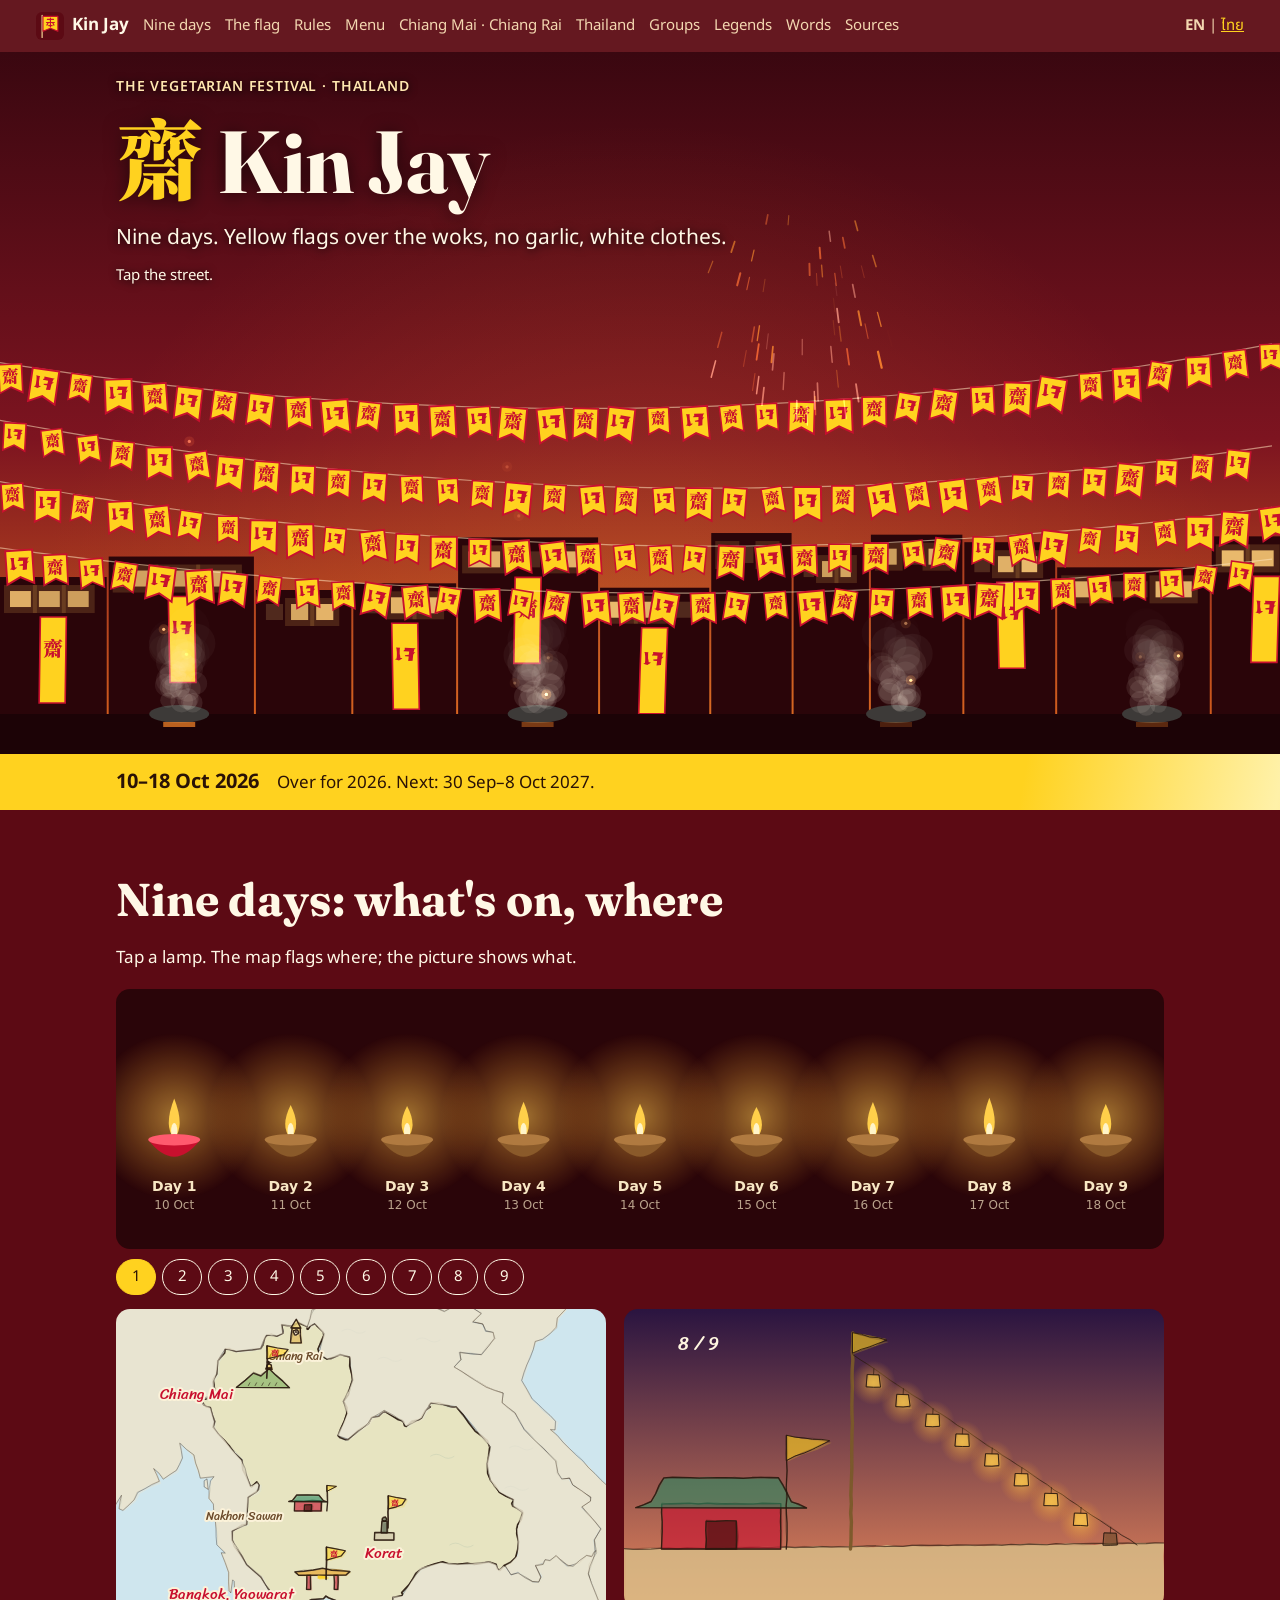
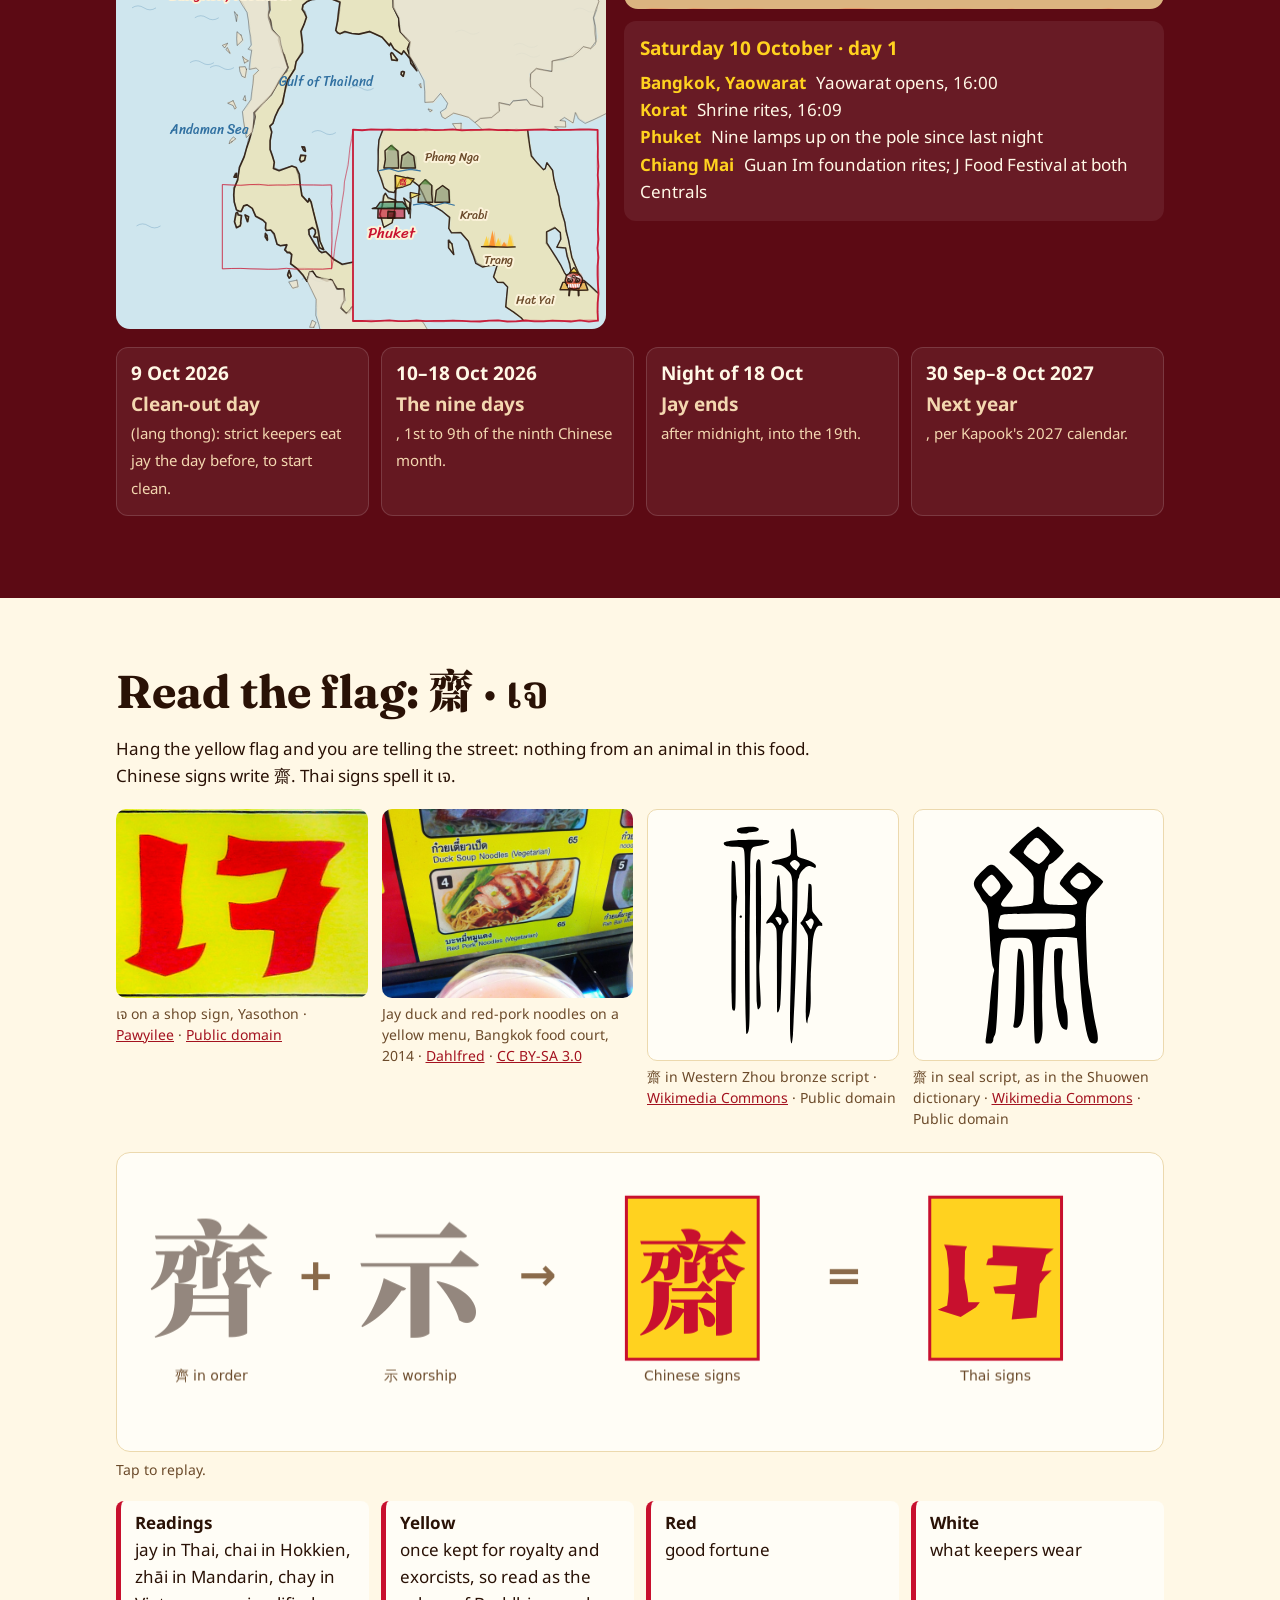
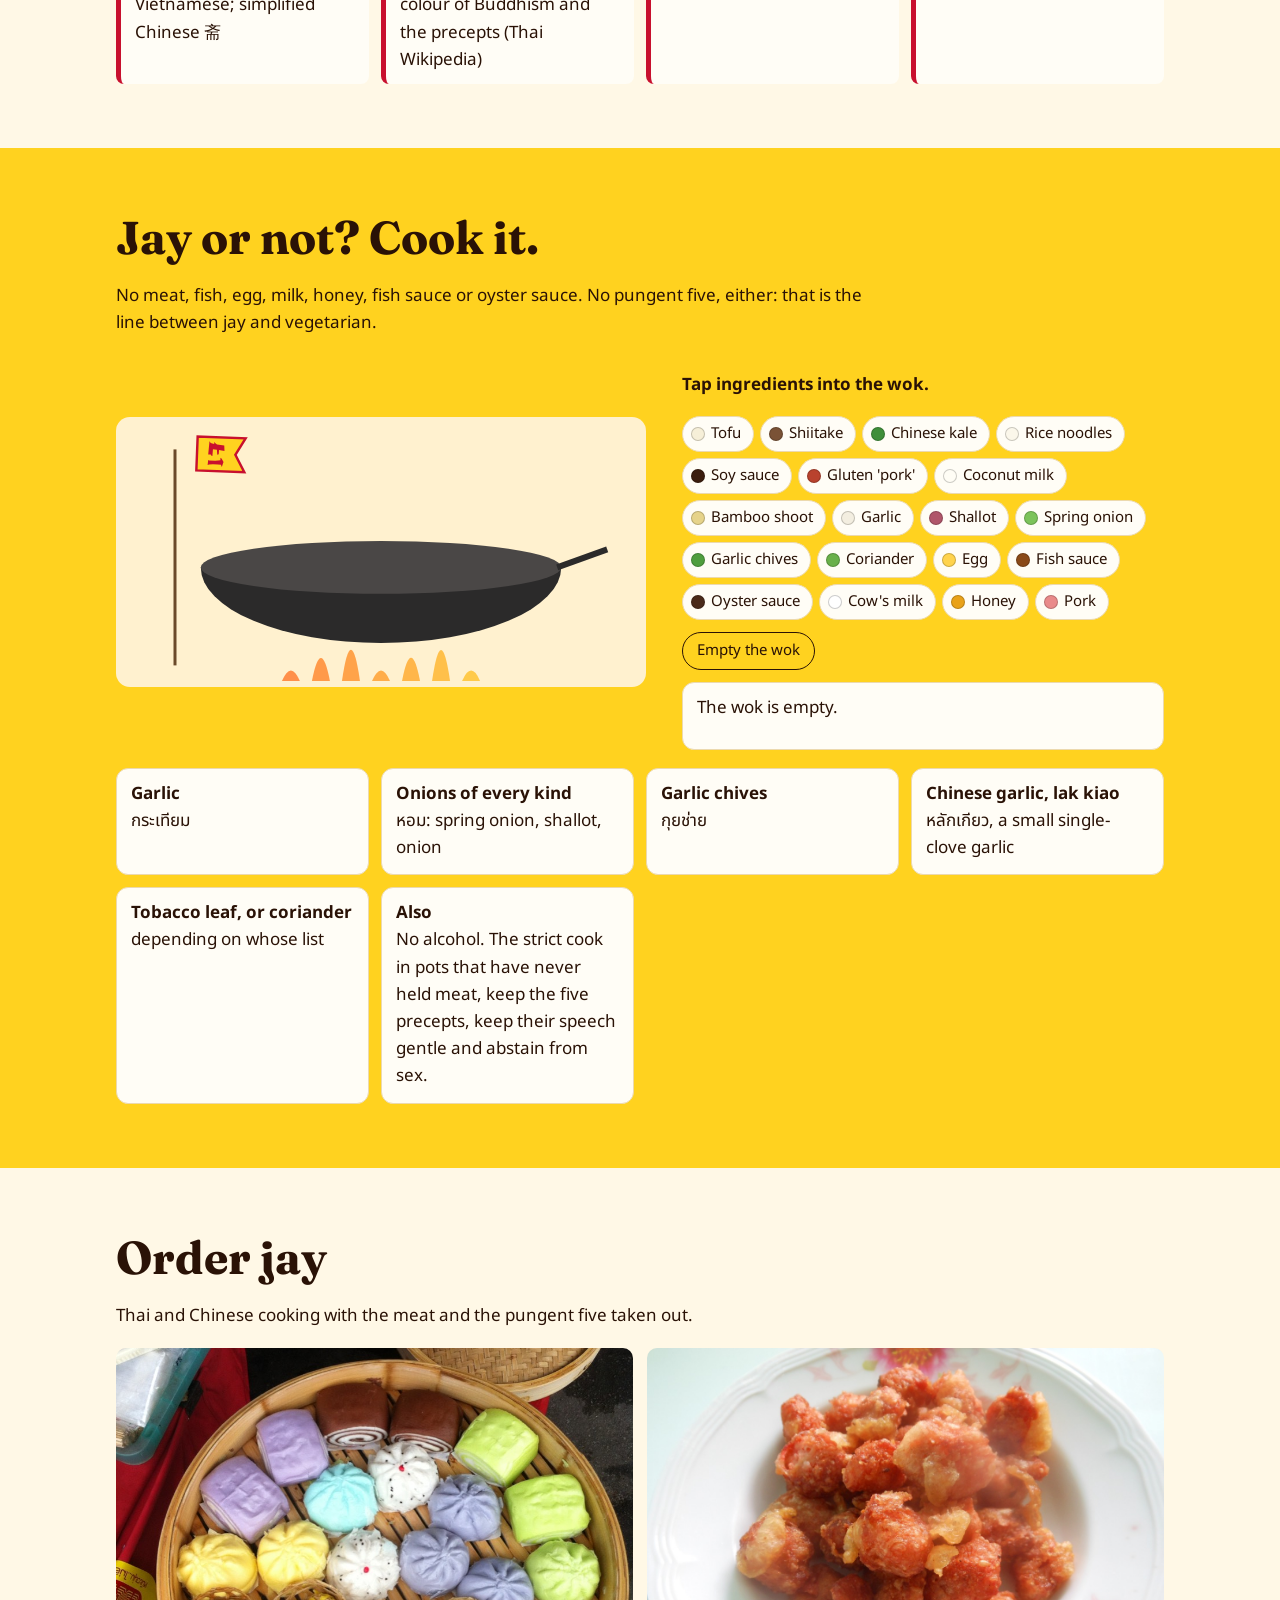
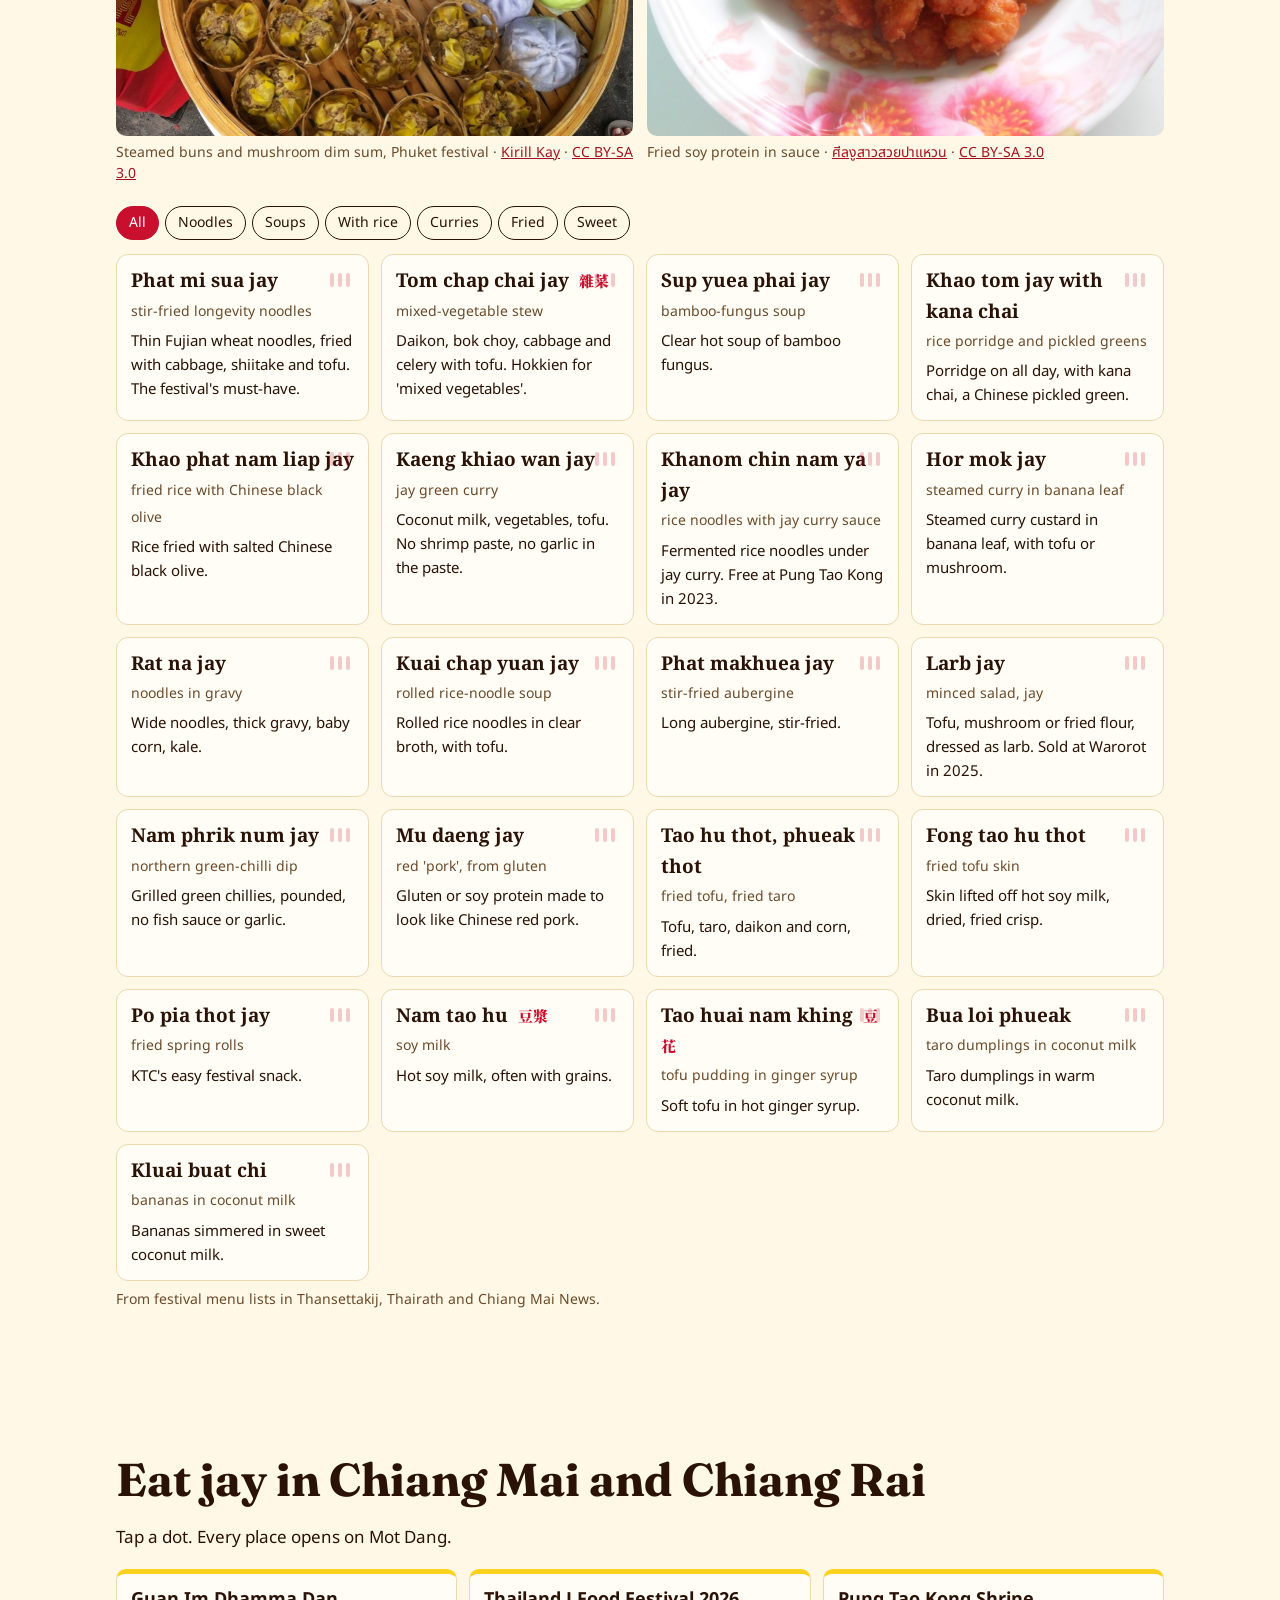
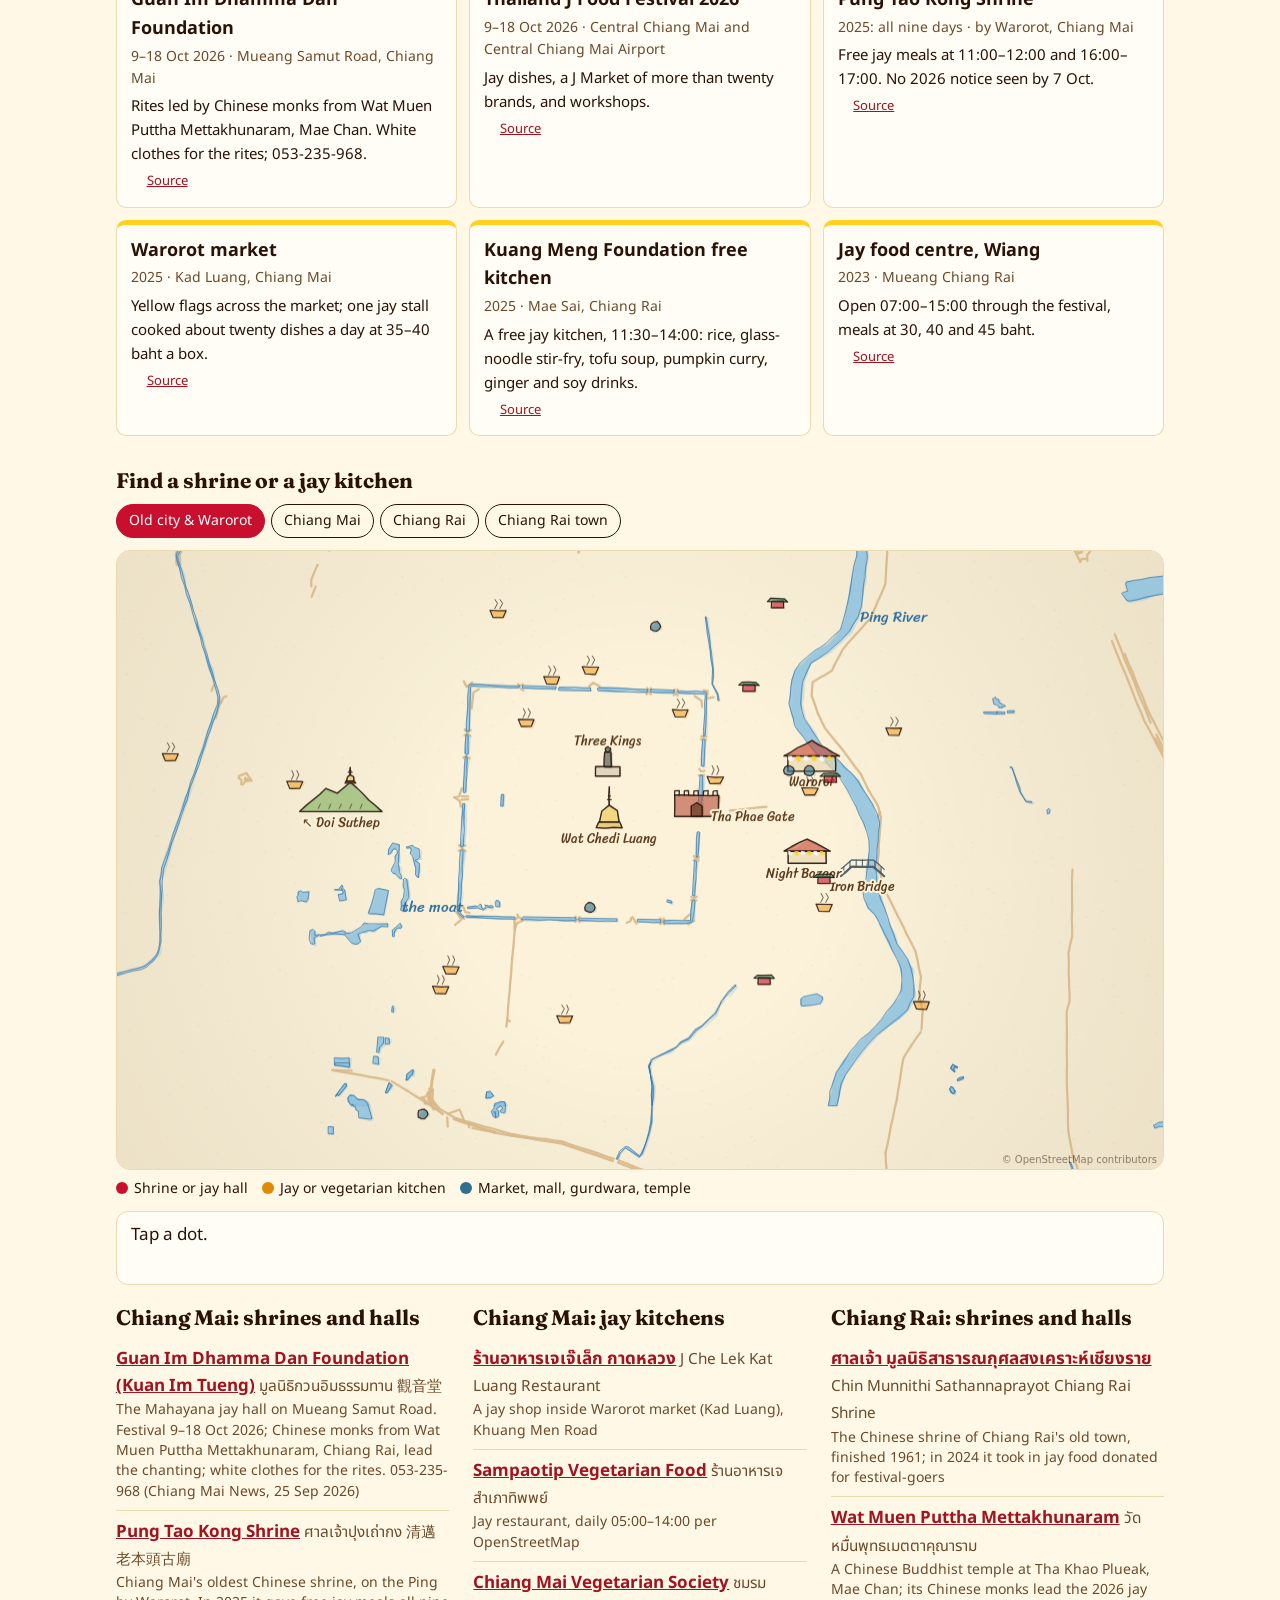
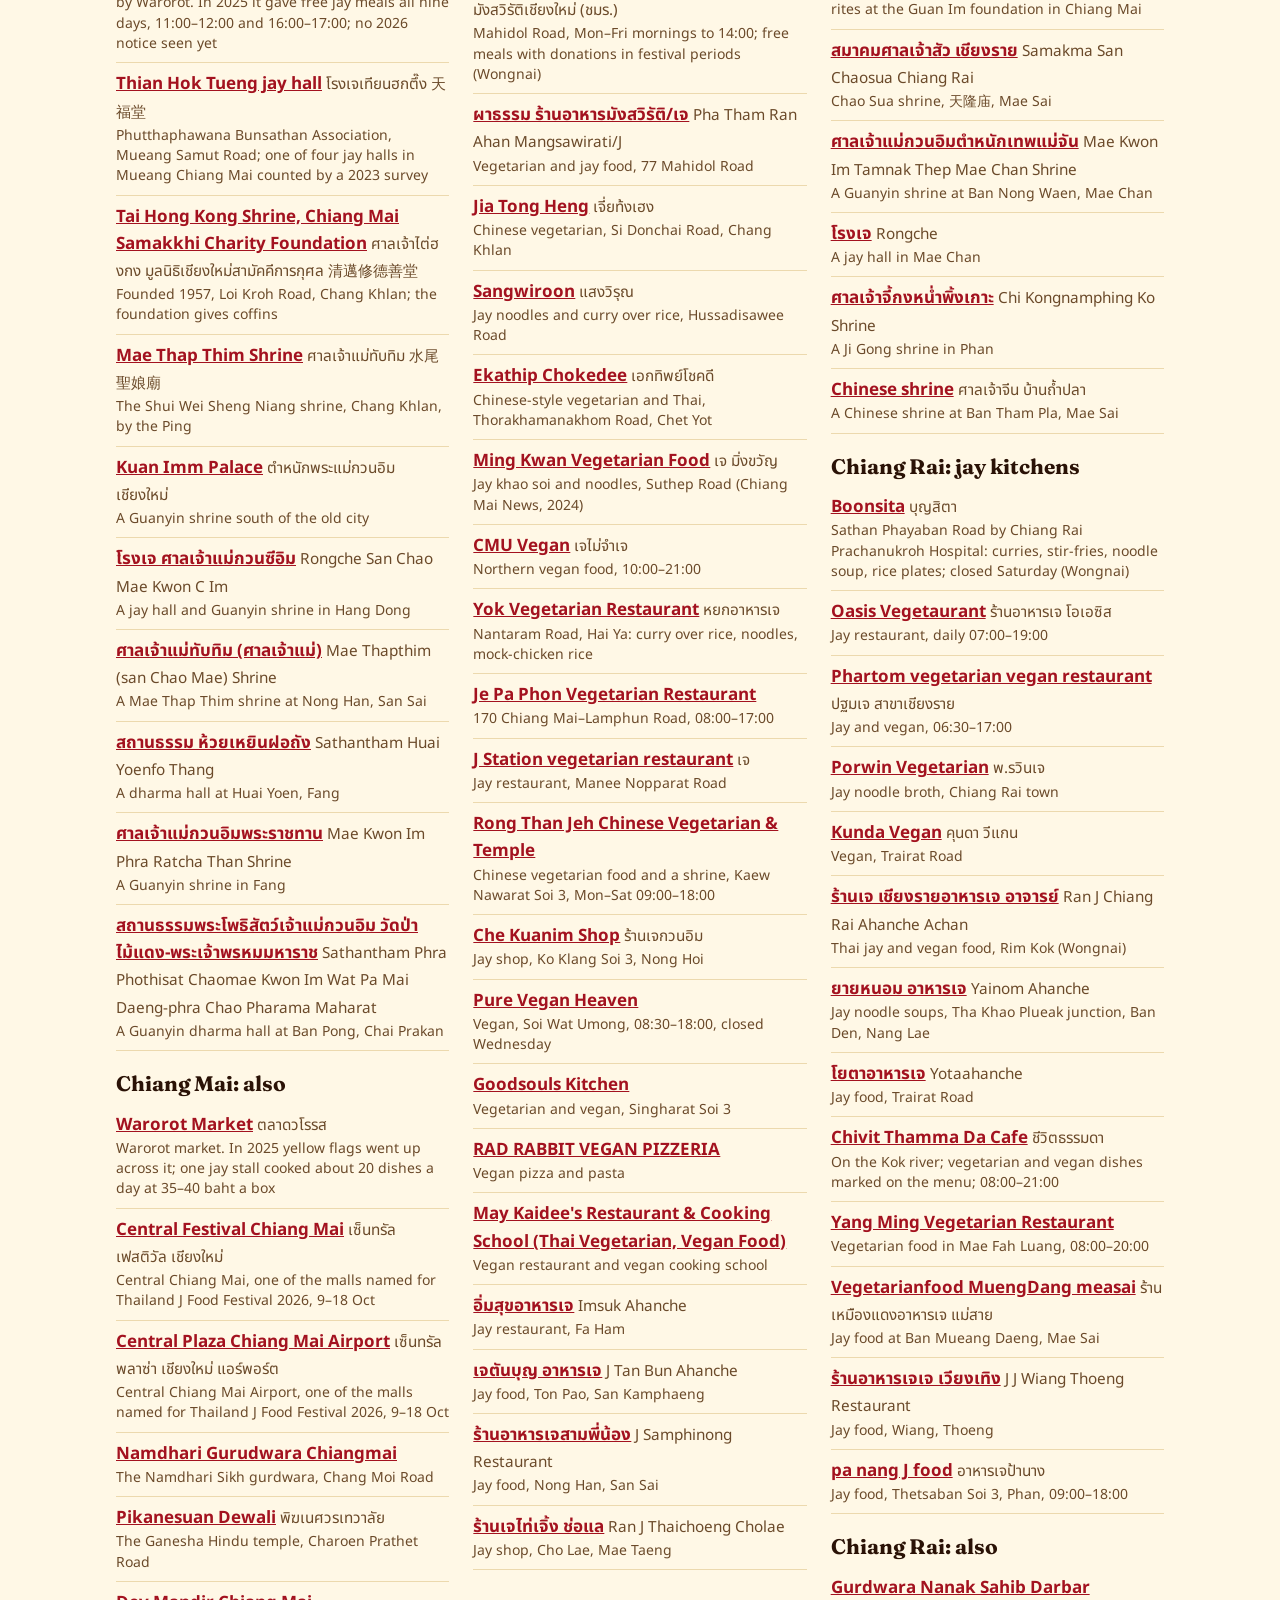
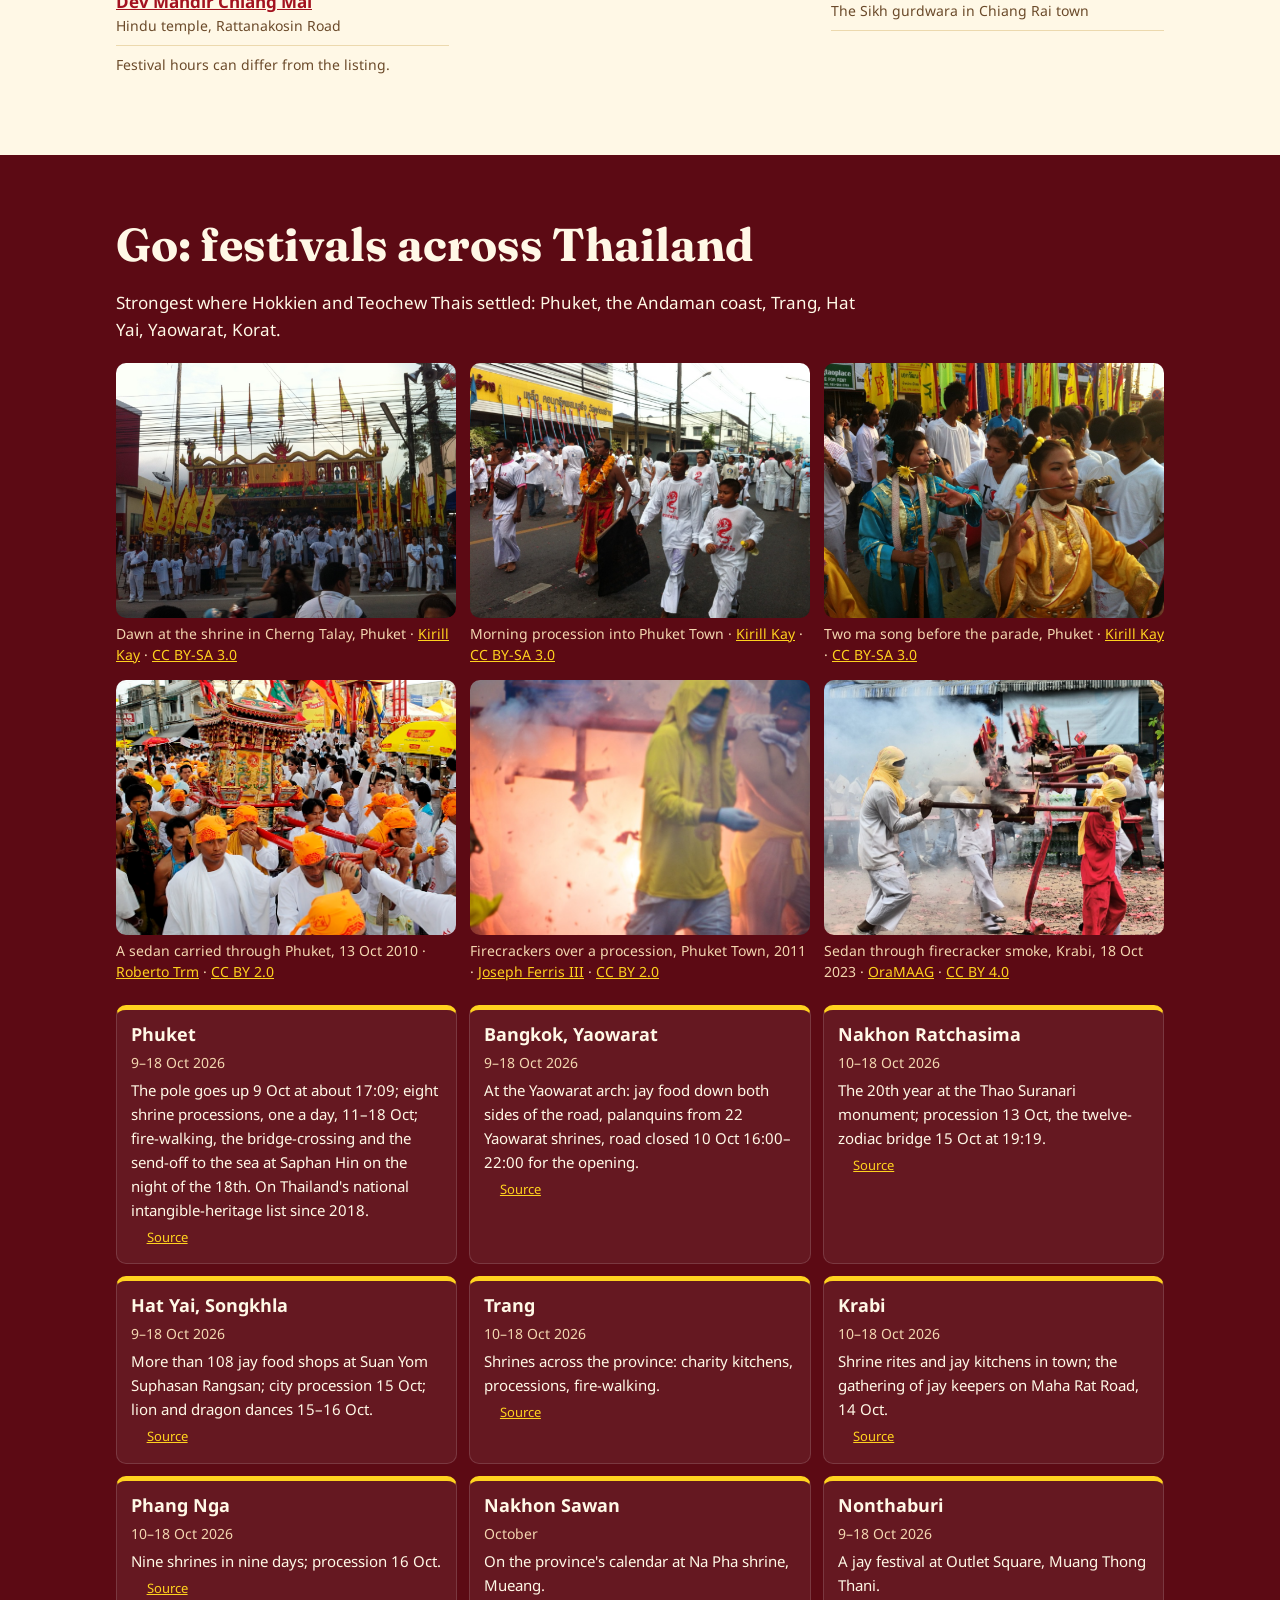
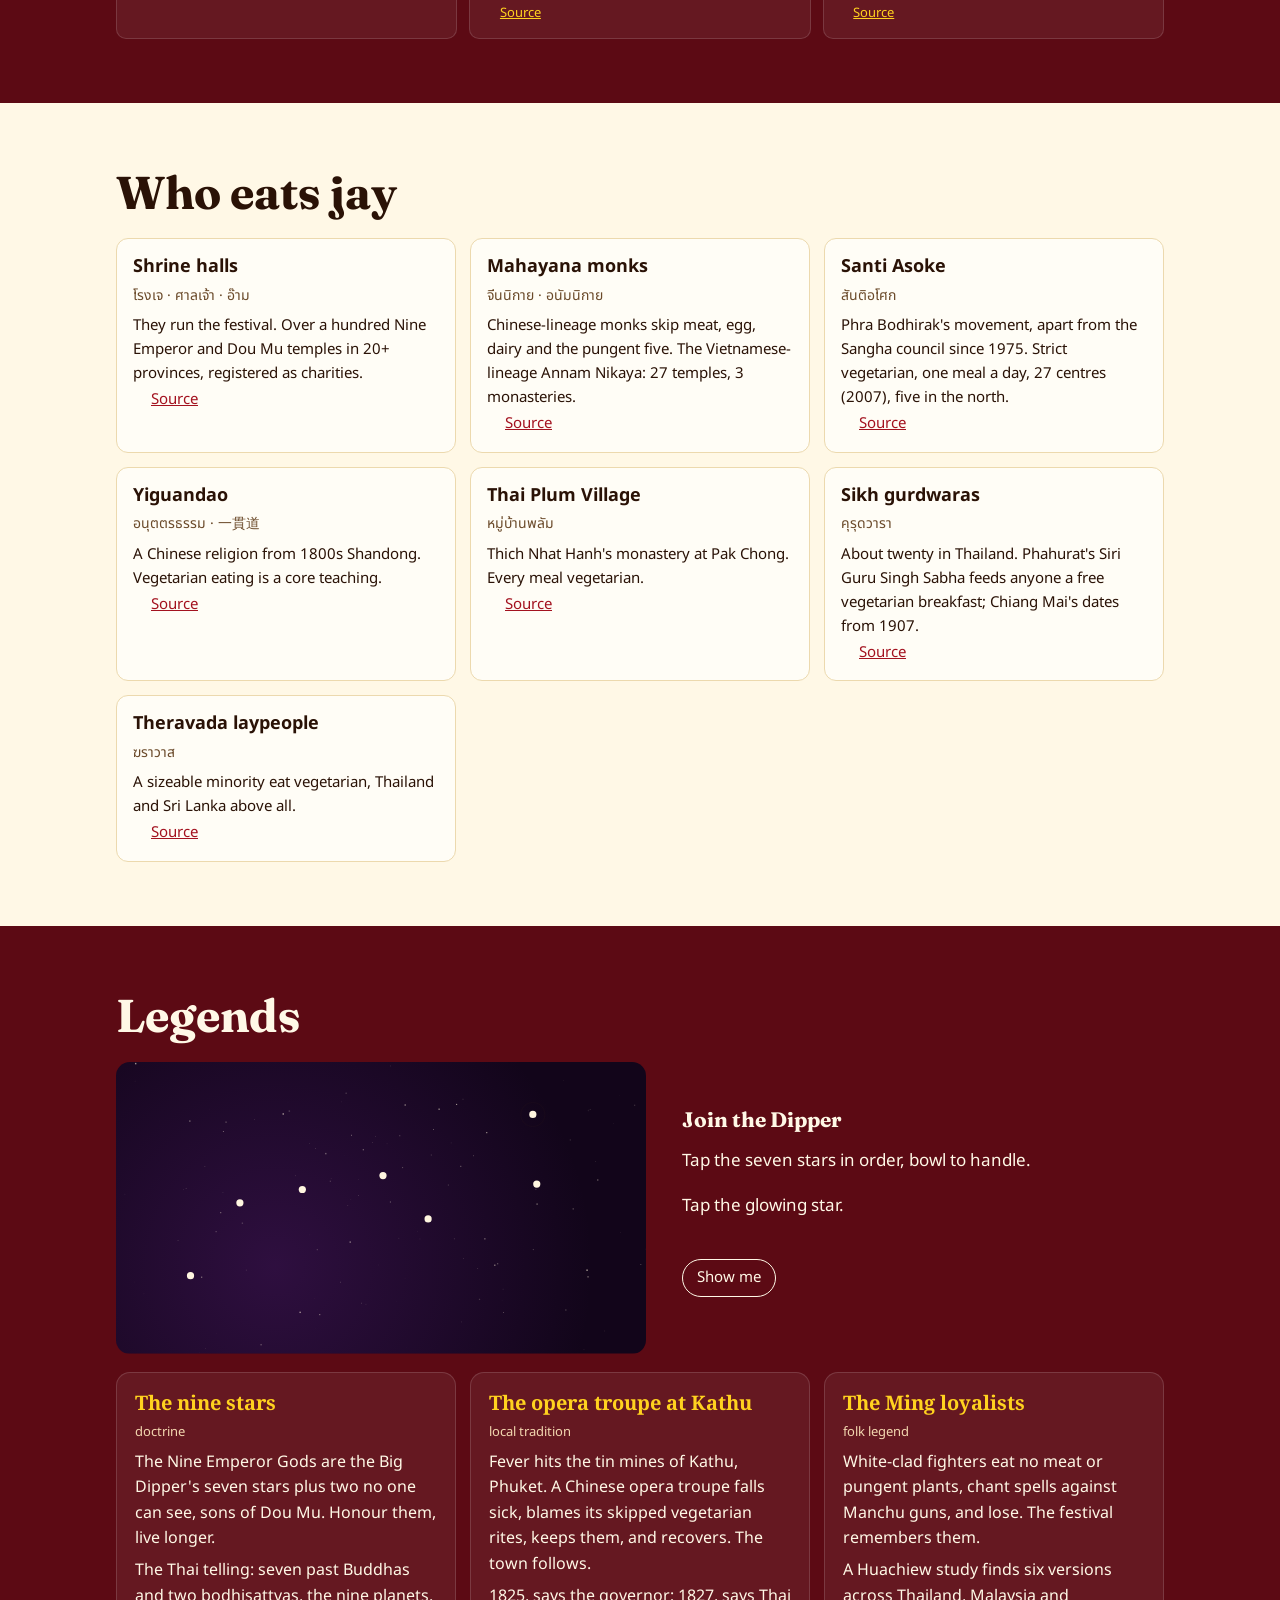
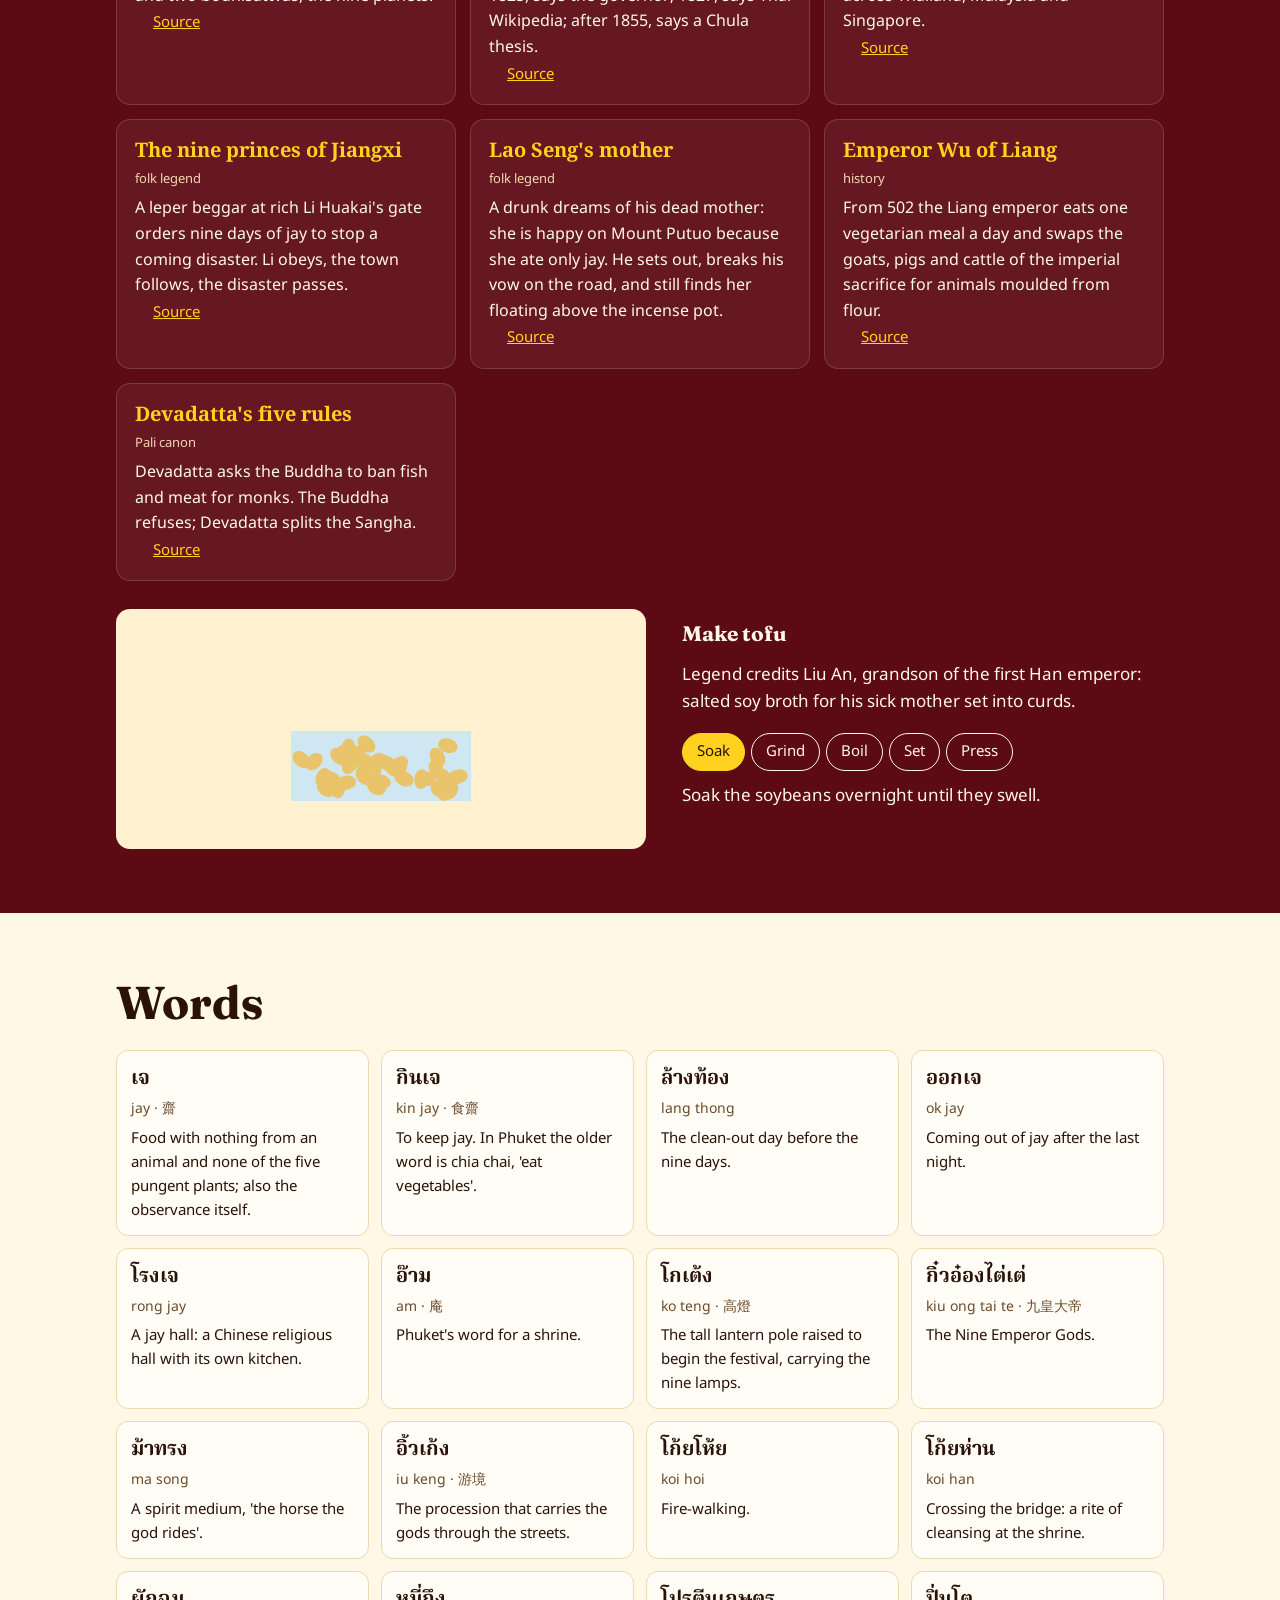
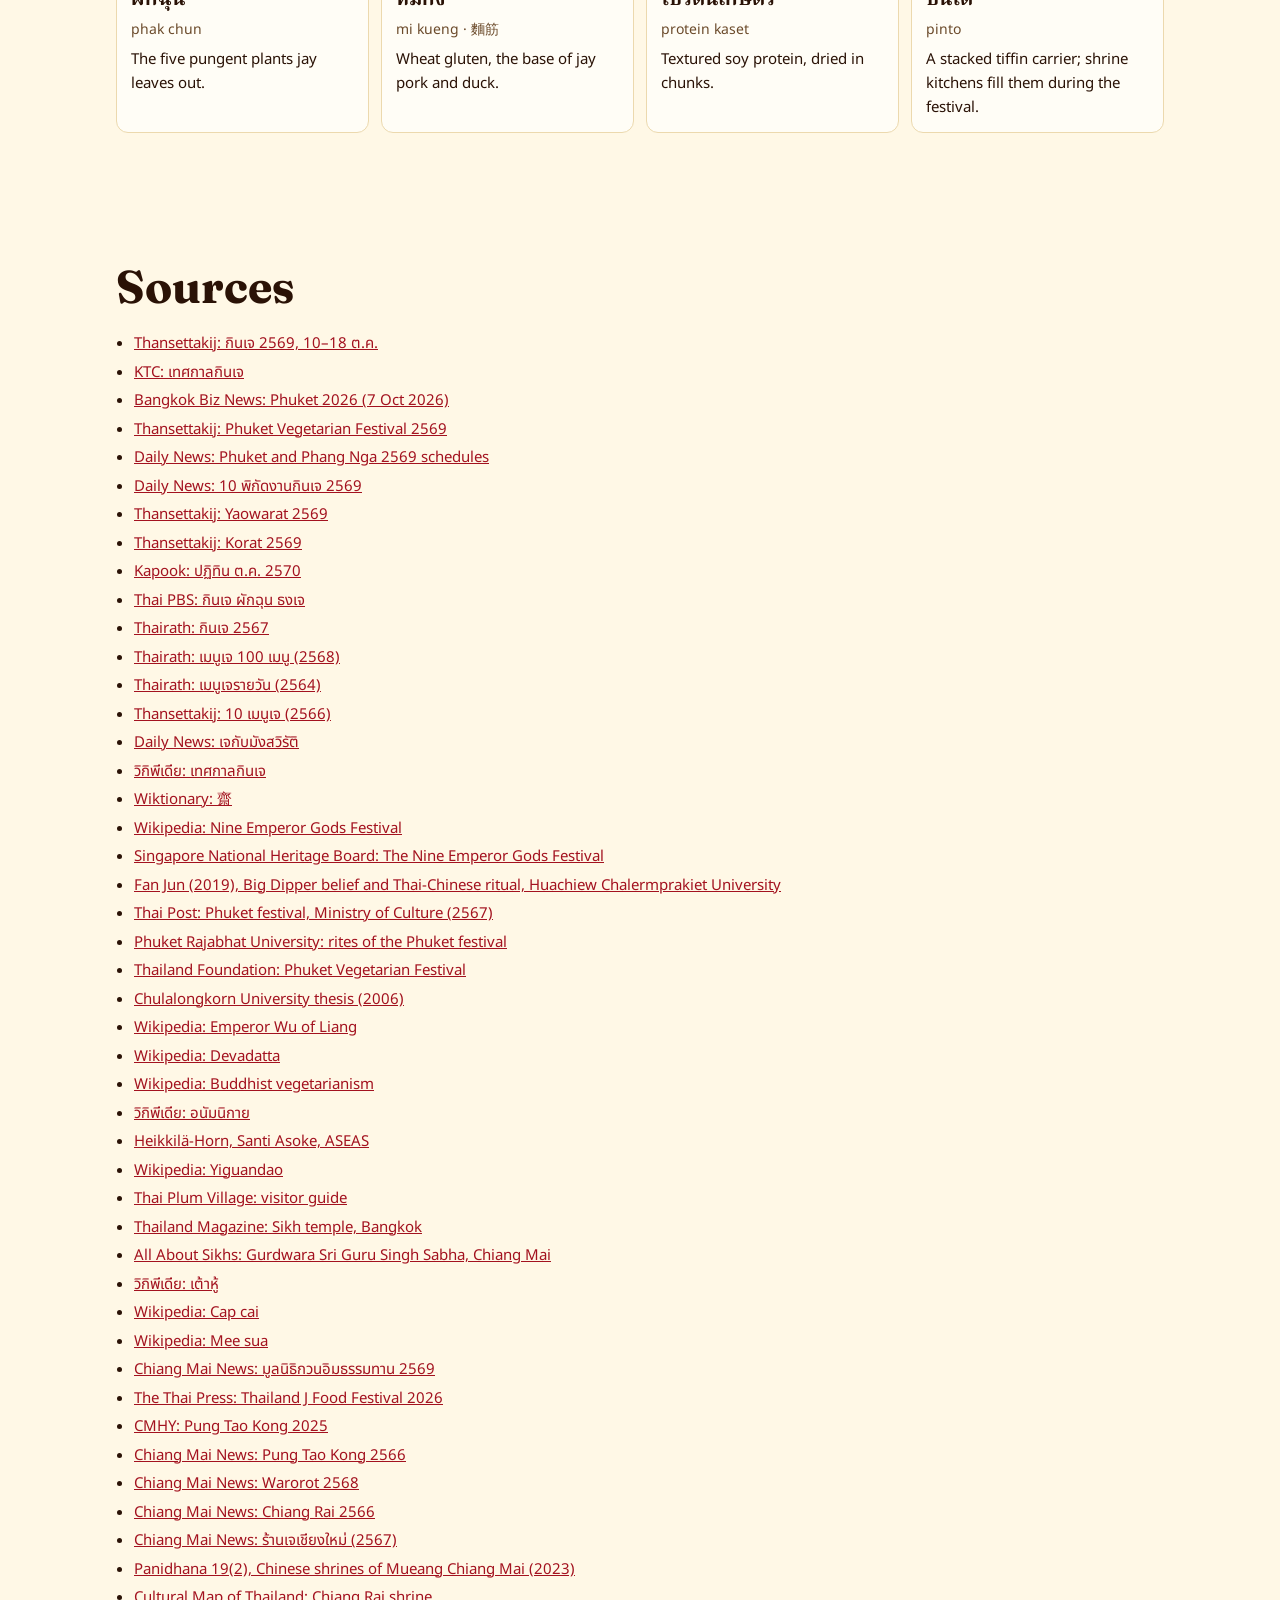
==== commit b6839f24: "More spark: firecrackers, confetti and fireworks on the site and in the reel Site: the street fires " ====
--- a/docs/index.html
+++ b/docs/index.html
@@ -195,6 +195,27 @@
 #scenecv{margin-bottom:10px}
 #mapcv{background:#fbf2d9}
 .lampbox p b{display:inline;font-size:inherit;margin-right:.35em}
+/* motion */
+@keyframes rise{from{opacity:0;transform:translateY(28px) scale(.96)}to{opacity:1;transform:none}}
+@keyframes zhglow{from{text-shadow:0 0 14px rgba(255,190,0,.45),0 2px 18px rgba(0,0,0,.6)}to{text-shadow:0 0 34px rgba(255,200,40,.95),0 0 70px rgba(255,120,0,.5),0 2px 18px rgba(0,0,0,.6)}}
+@keyframes stamp{0%{opacity:0;transform:scale(2.4) rotate(-12deg)}60%{opacity:1;transform:scale(.92) rotate(3deg)}100%{transform:none}}
+@keyframes shimmer{from{background-position:-200% 0}to{background-position:200% 0}}
+.hero-t .kick{animation:rise .6s .1s cubic-bezier(.2,1.2,.4,1) both}
+.hero-t h1{animation:rise .8s .2s cubic-bezier(.2,1.3,.4,1) both}
+.hero-t h1 .zh{display:inline-block;animation:stamp .7s .45s cubic-bezier(.3,1.4,.5,1) both,zhglow 2.4s 1.2s ease-in-out infinite alternate}
+.hero-t .lede{animation:rise .7s .5s ease-out both}
+.hero-t .hint{animation:rise .7s .8s ease-out both}
+.nowbar{background:linear-gradient(100deg,var(--yel) 40%,#fff1a8 50%,var(--yel) 60%) 0 0/200% 100%;animation:shimmer 5s linear infinite}
+.pill,.chip{transition:transform .18s cubic-bezier(.3,1.6,.5,1),background .2s,color .2s,box-shadow .2s}
+.pill:hover,.chip:hover{transform:translateY(-2px);box-shadow:0 4px 12px rgba(92,10,20,.18)}
+.pill:active,.chip:active{transform:scale(.92)}
+.chip[aria-pressed=true]{animation:stamp .35s cubic-bezier(.3,1.5,.5,1)}
+.dates div,.rules div,.dish,.ev div,.groups div,.flagfacts div{transition:transform .25s cubic-bezier(.3,1.4,.5,1),box-shadow .25s}
+.dates div:hover,.rules div:hover,.dish:hover,.ev div:hover,.groups div:hover,.flagfacts div:hover{transform:translateY(-4px) rotate(-.4deg);box-shadow:0 10px 24px rgba(92,10,20,.14)}
+html.rv .rvx{opacity:0;transform:translateY(34px);transition:opacity .7s ease-out,transform .8s cubic-bezier(.2,1.1,.3,1)}
+html.rv .rvx.on{opacity:1;transform:none}
+html.card *{animation:none!important}
+@media (prefers-reduced-motion:reduce){*{animation:none!important;transition:none!important}html.rv .rvx{opacity:1;transform:none}}
 </style>
 </head><body>
 <header class="top"><div class="in"><a class="brand" href="#top"><img src="icon.svg" width="28" height="28" alt=""><span>Kin Jay</span></a>
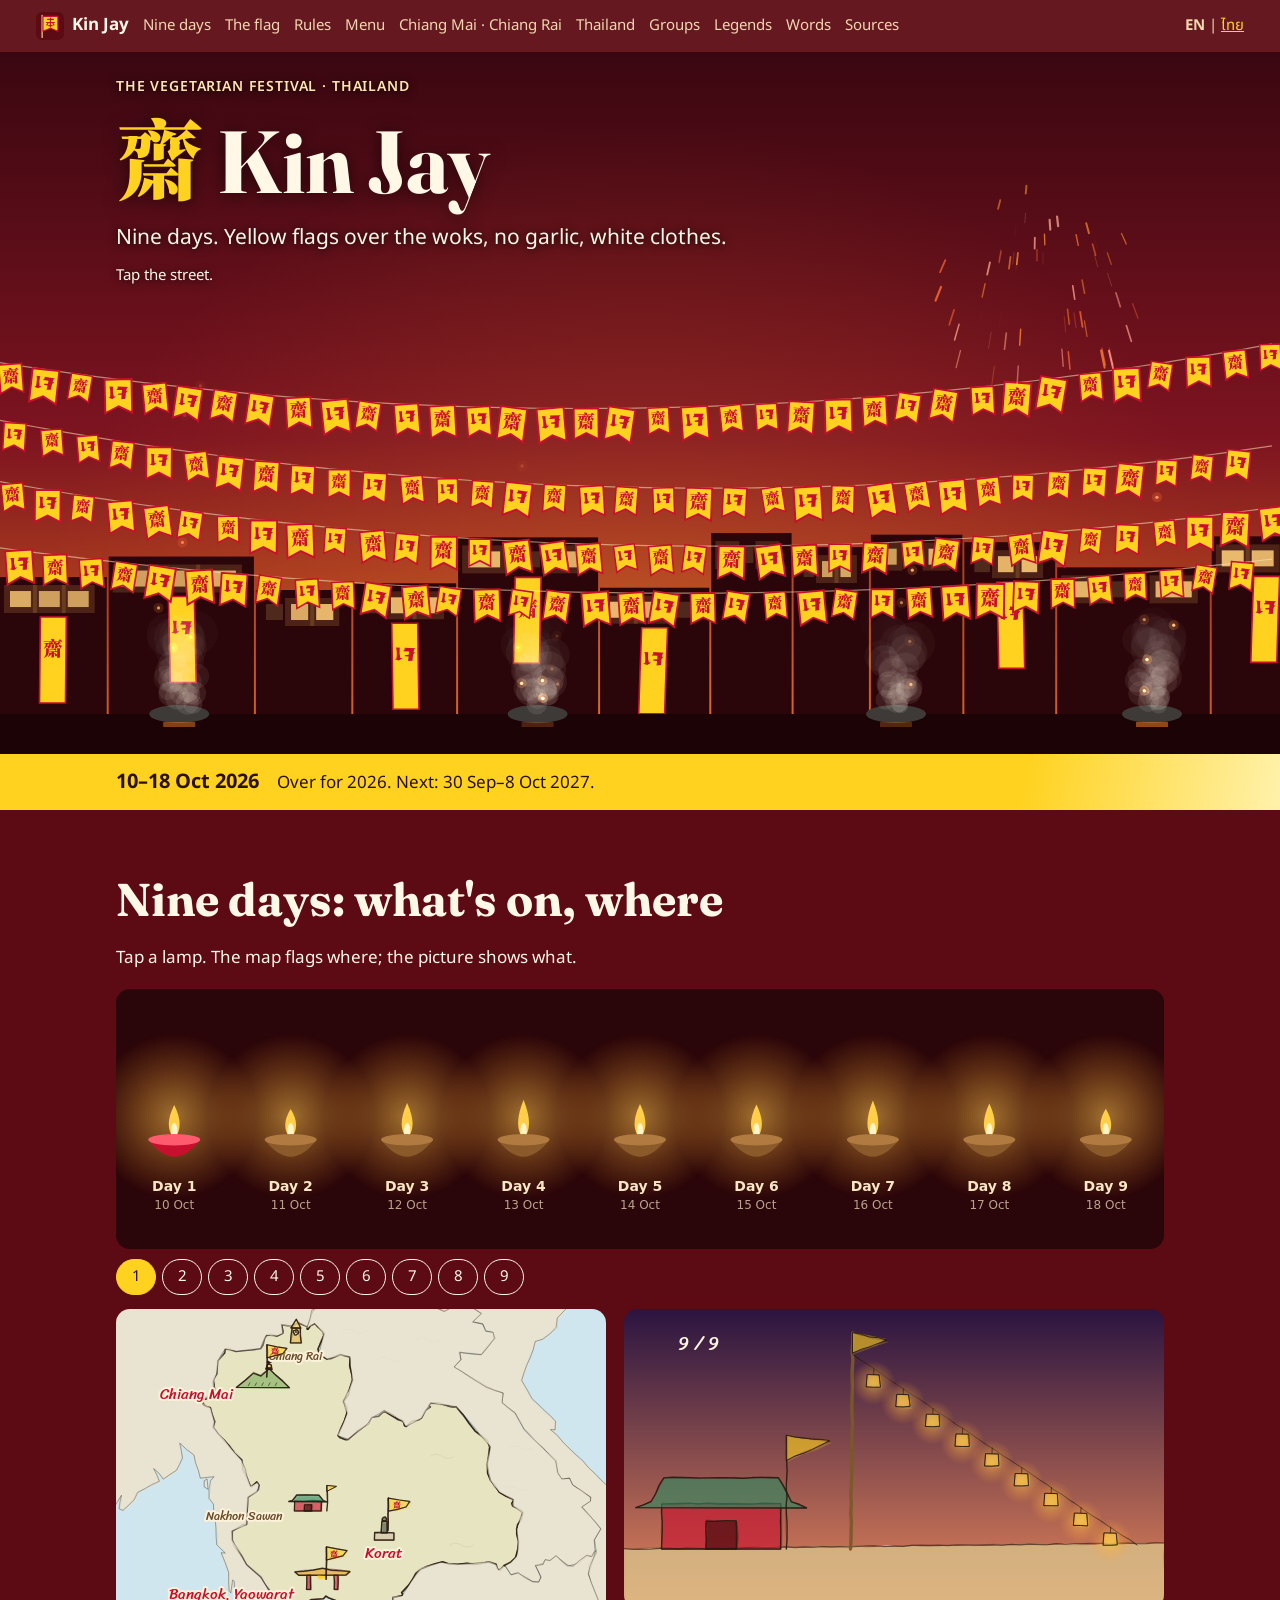
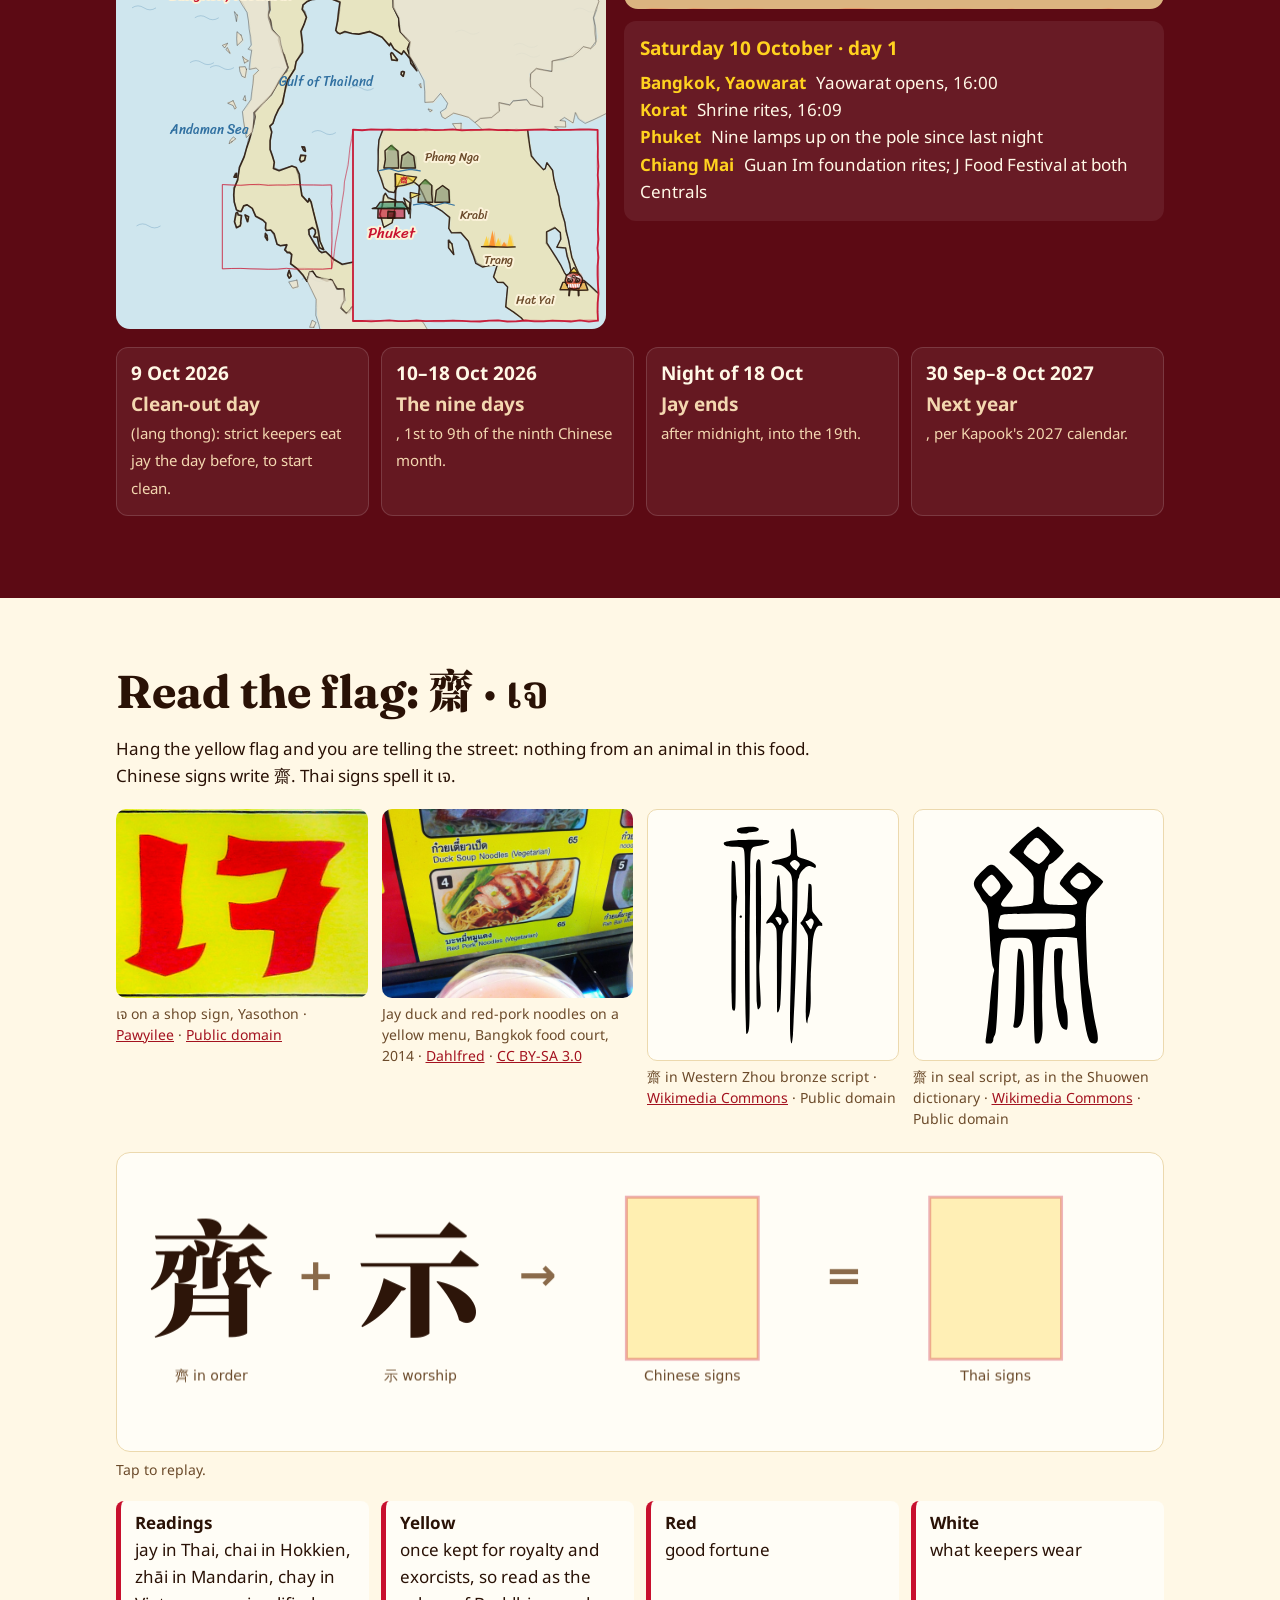
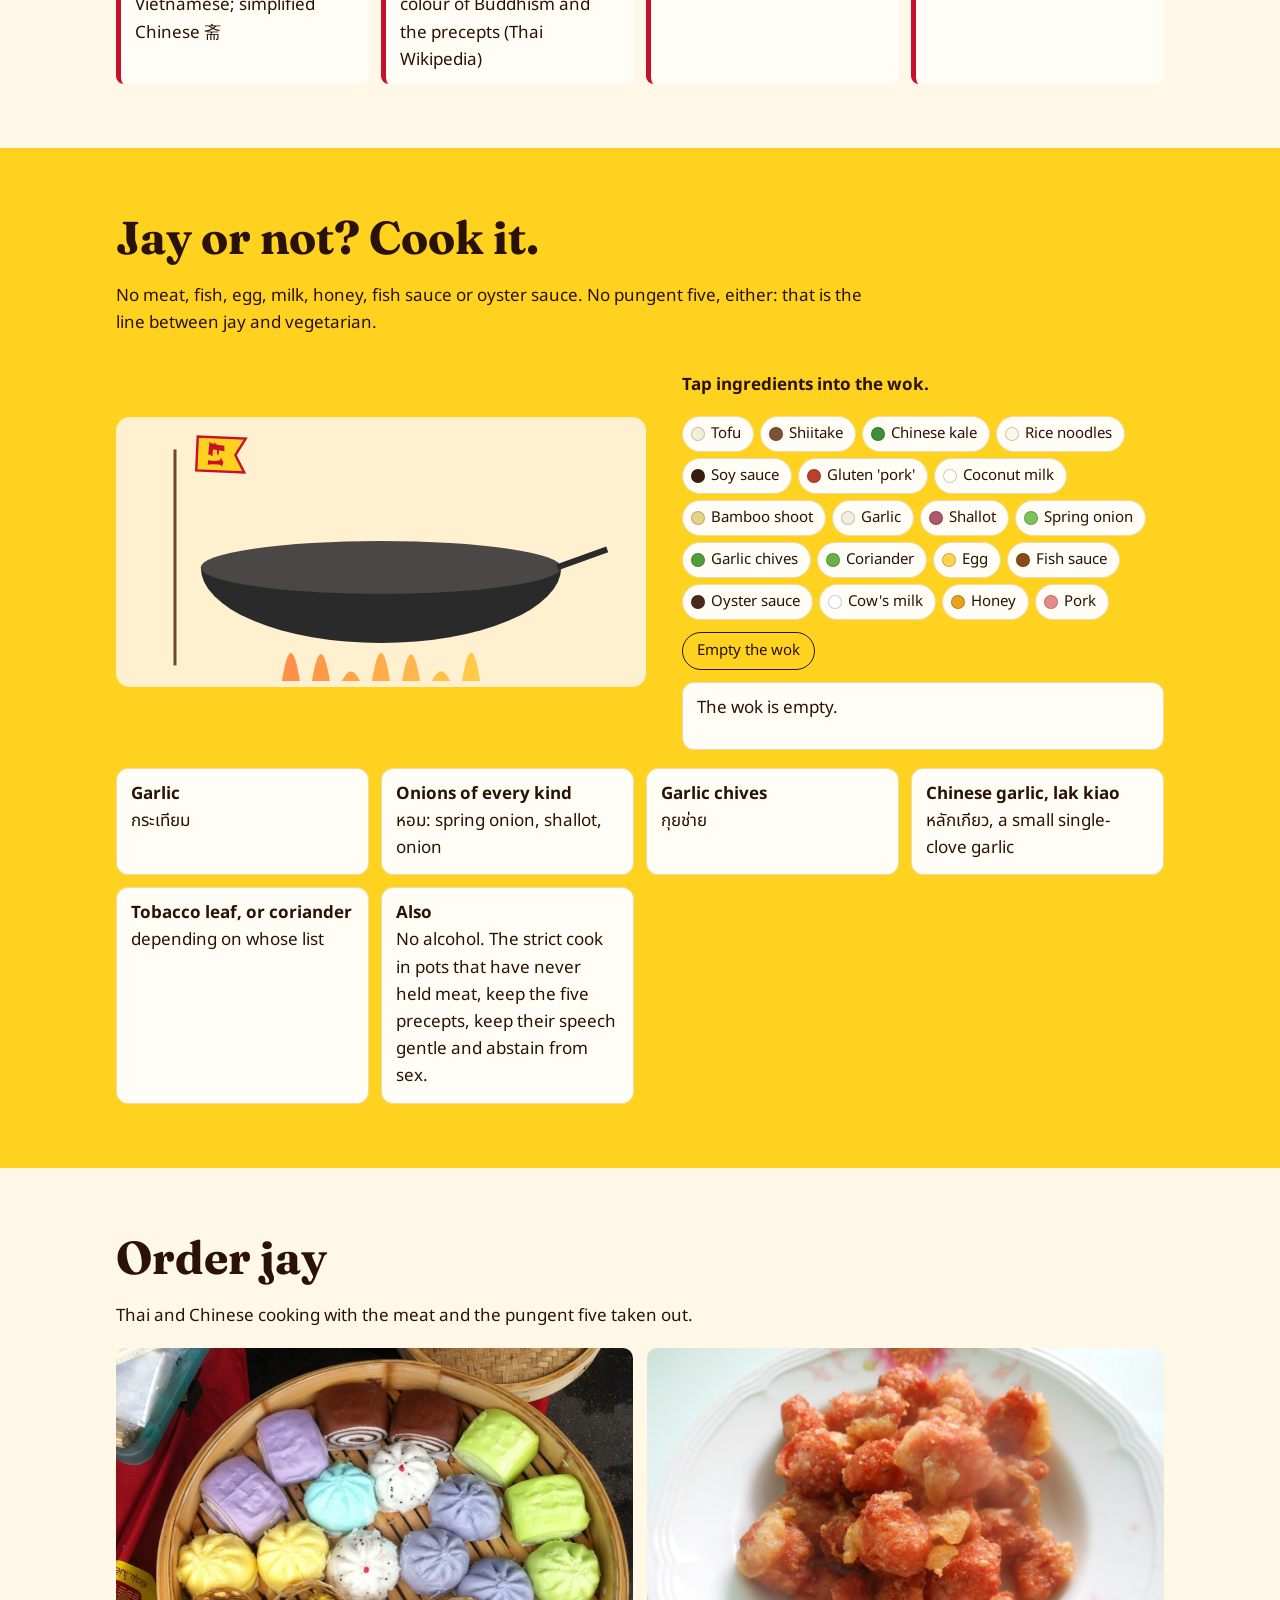
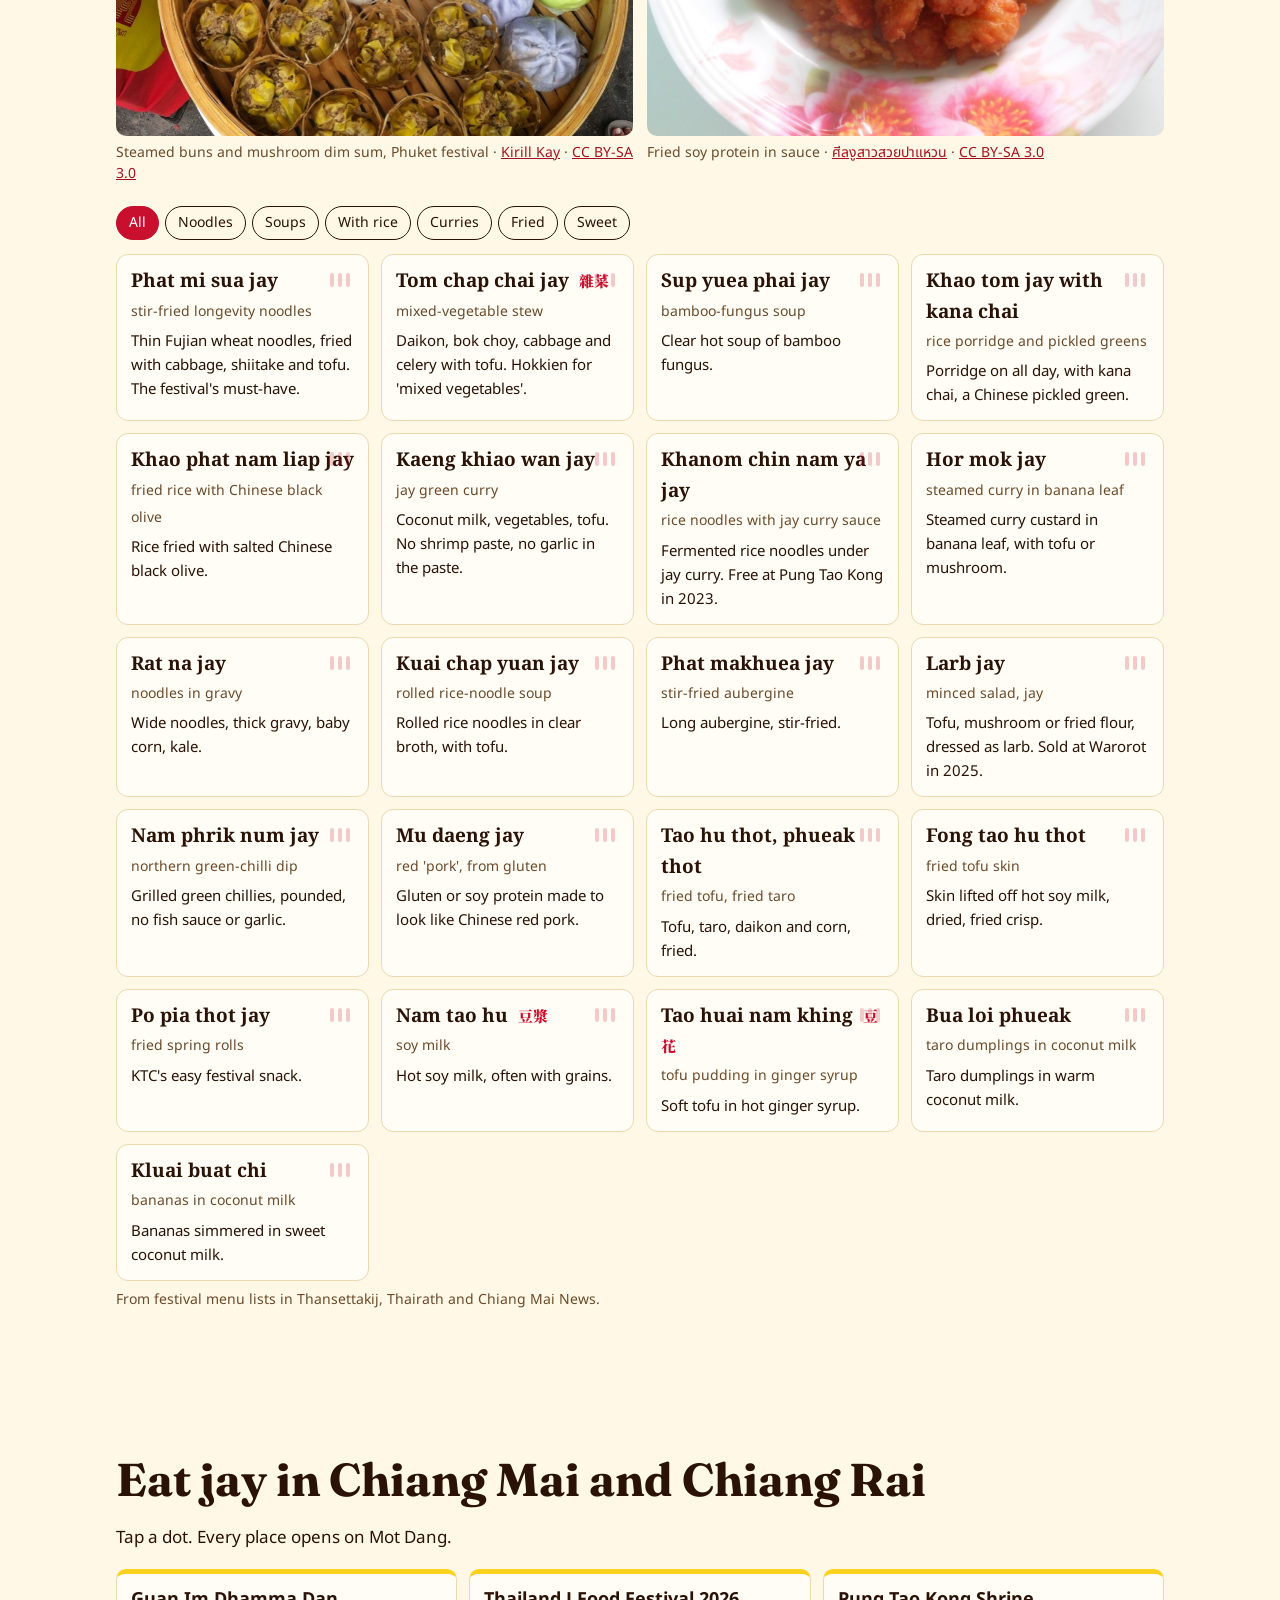
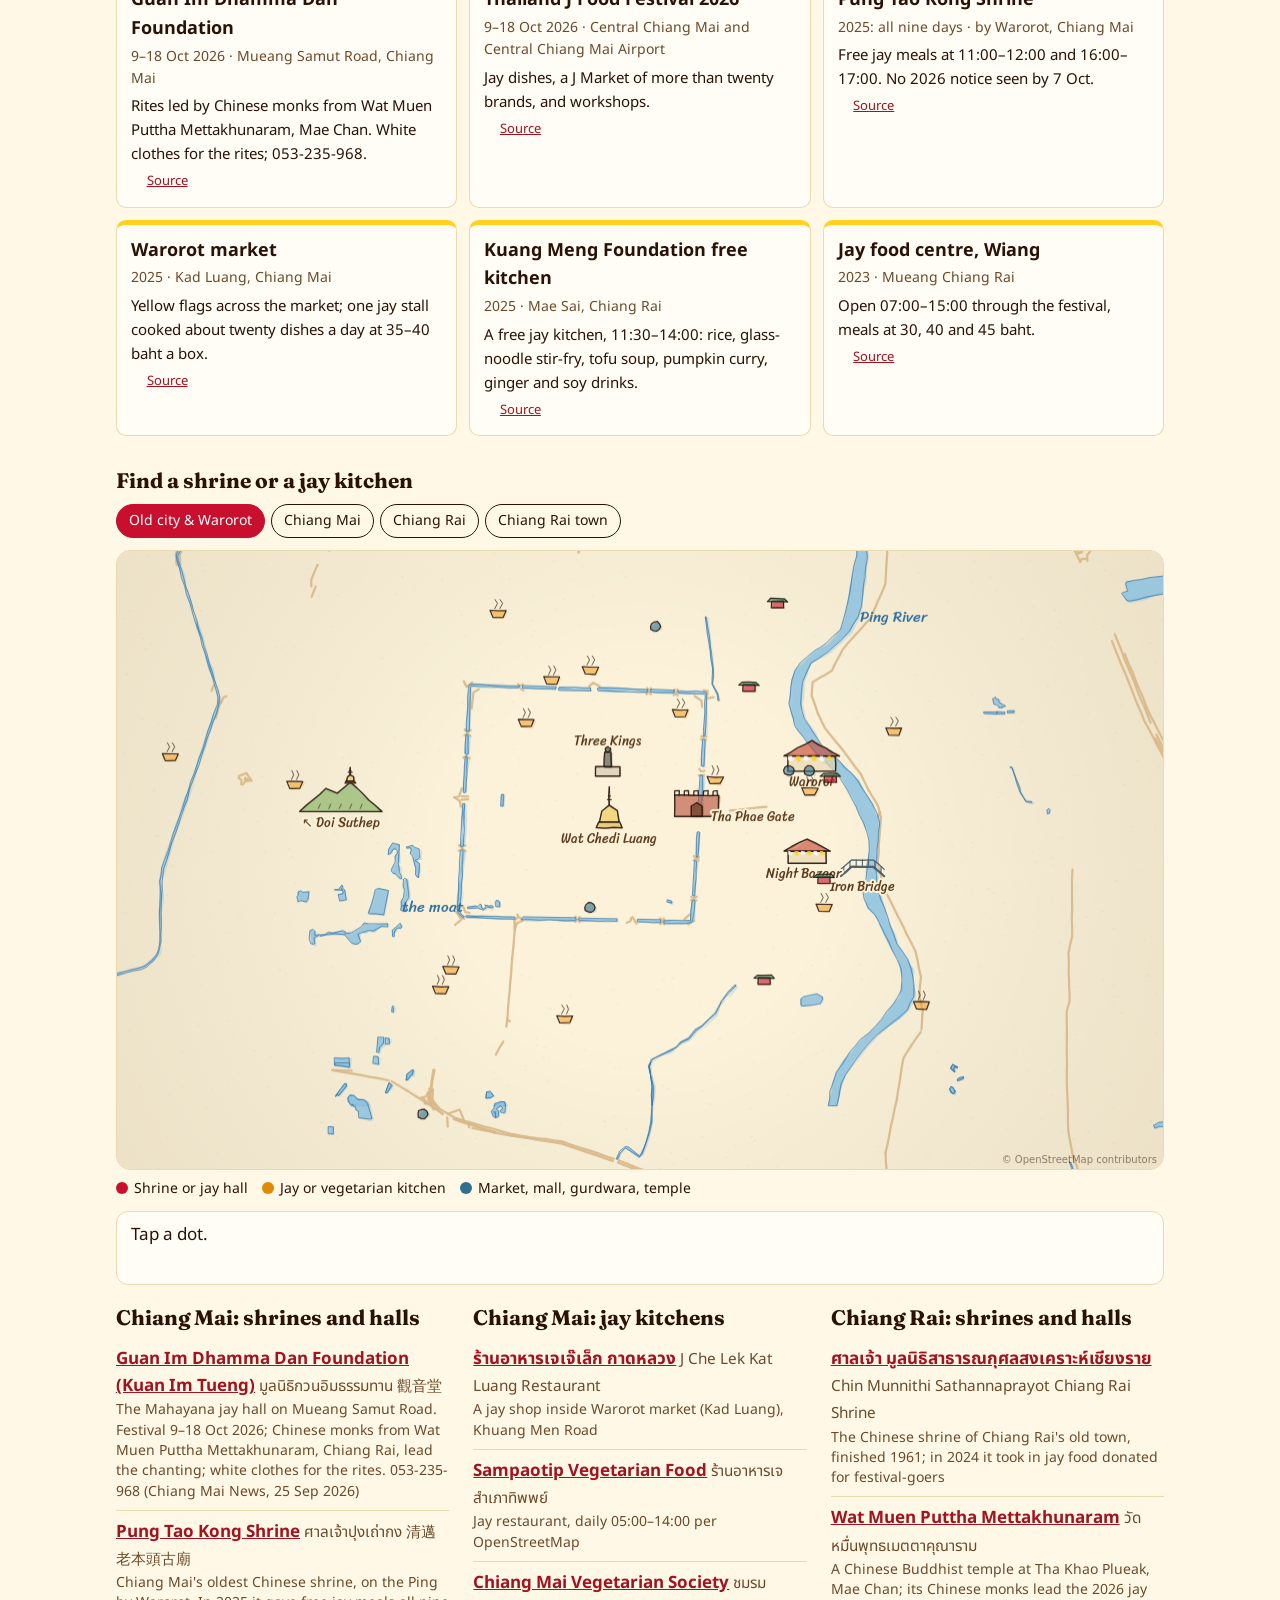
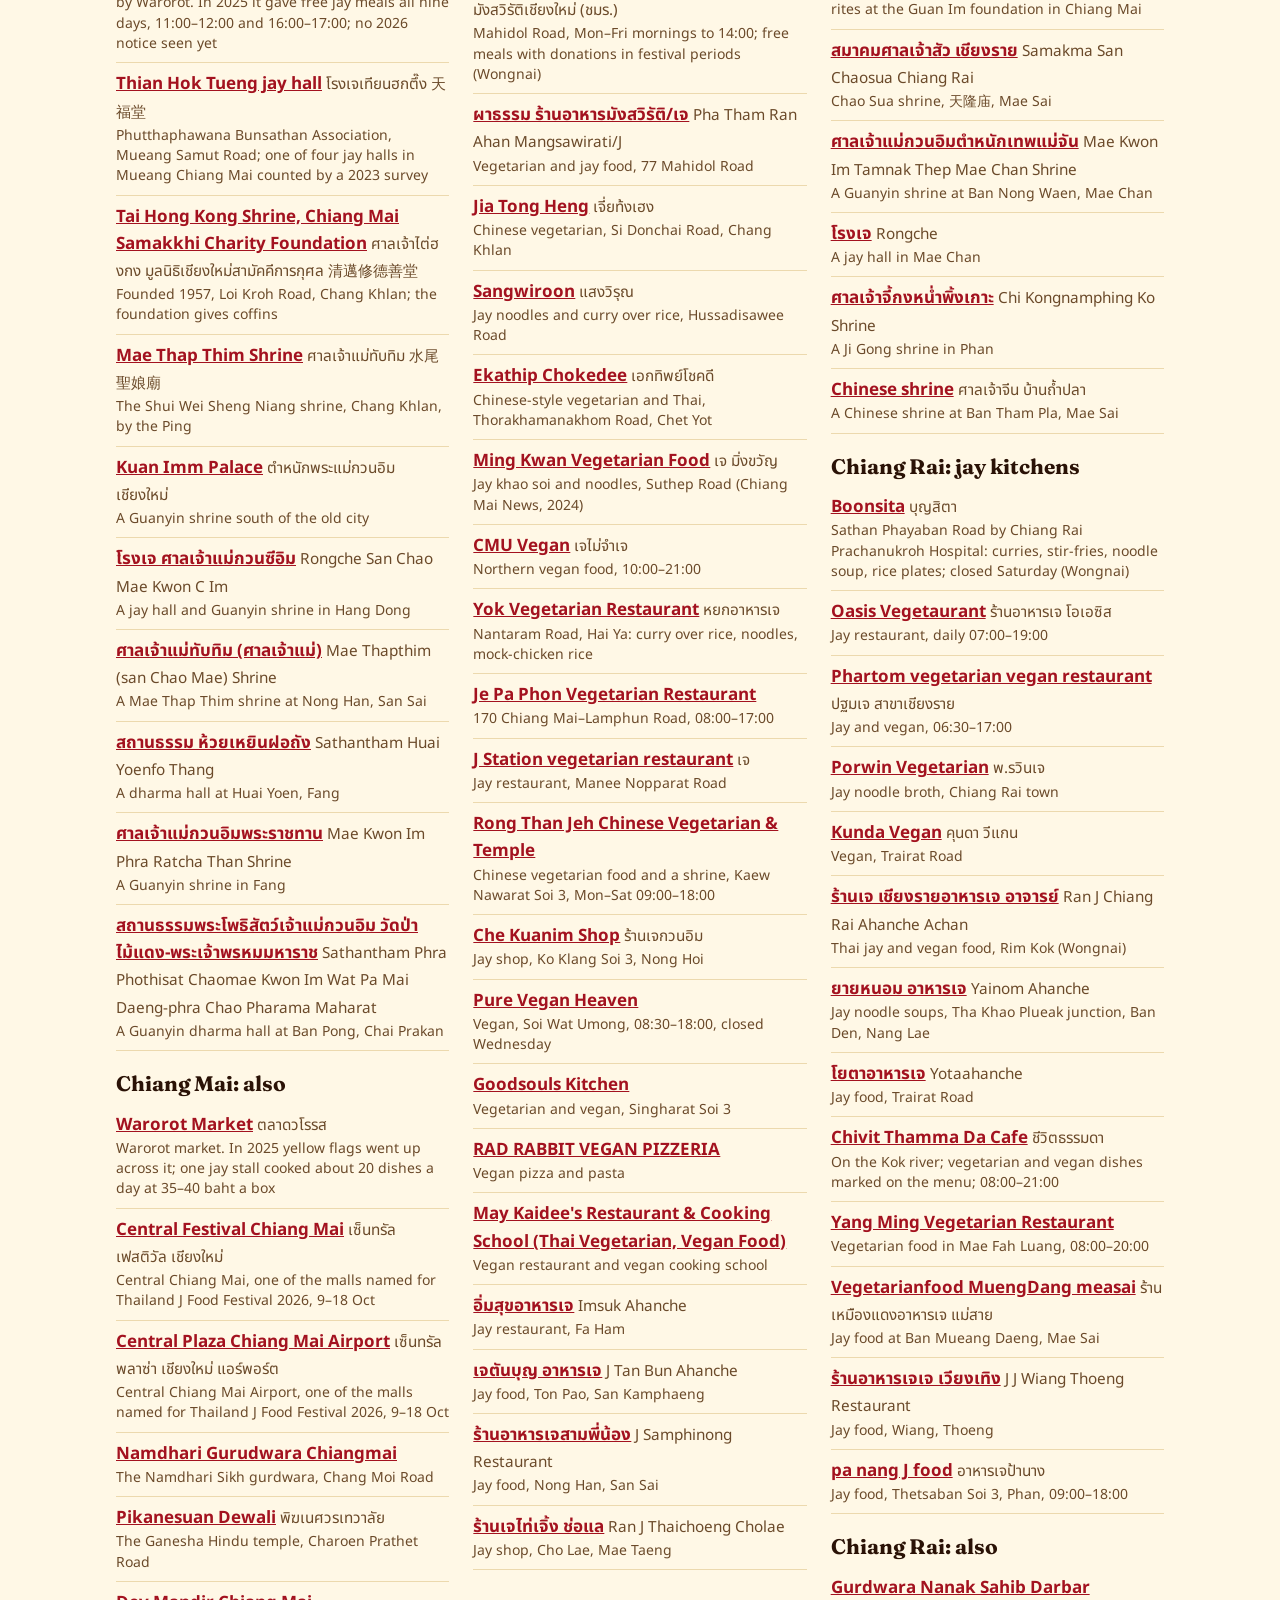
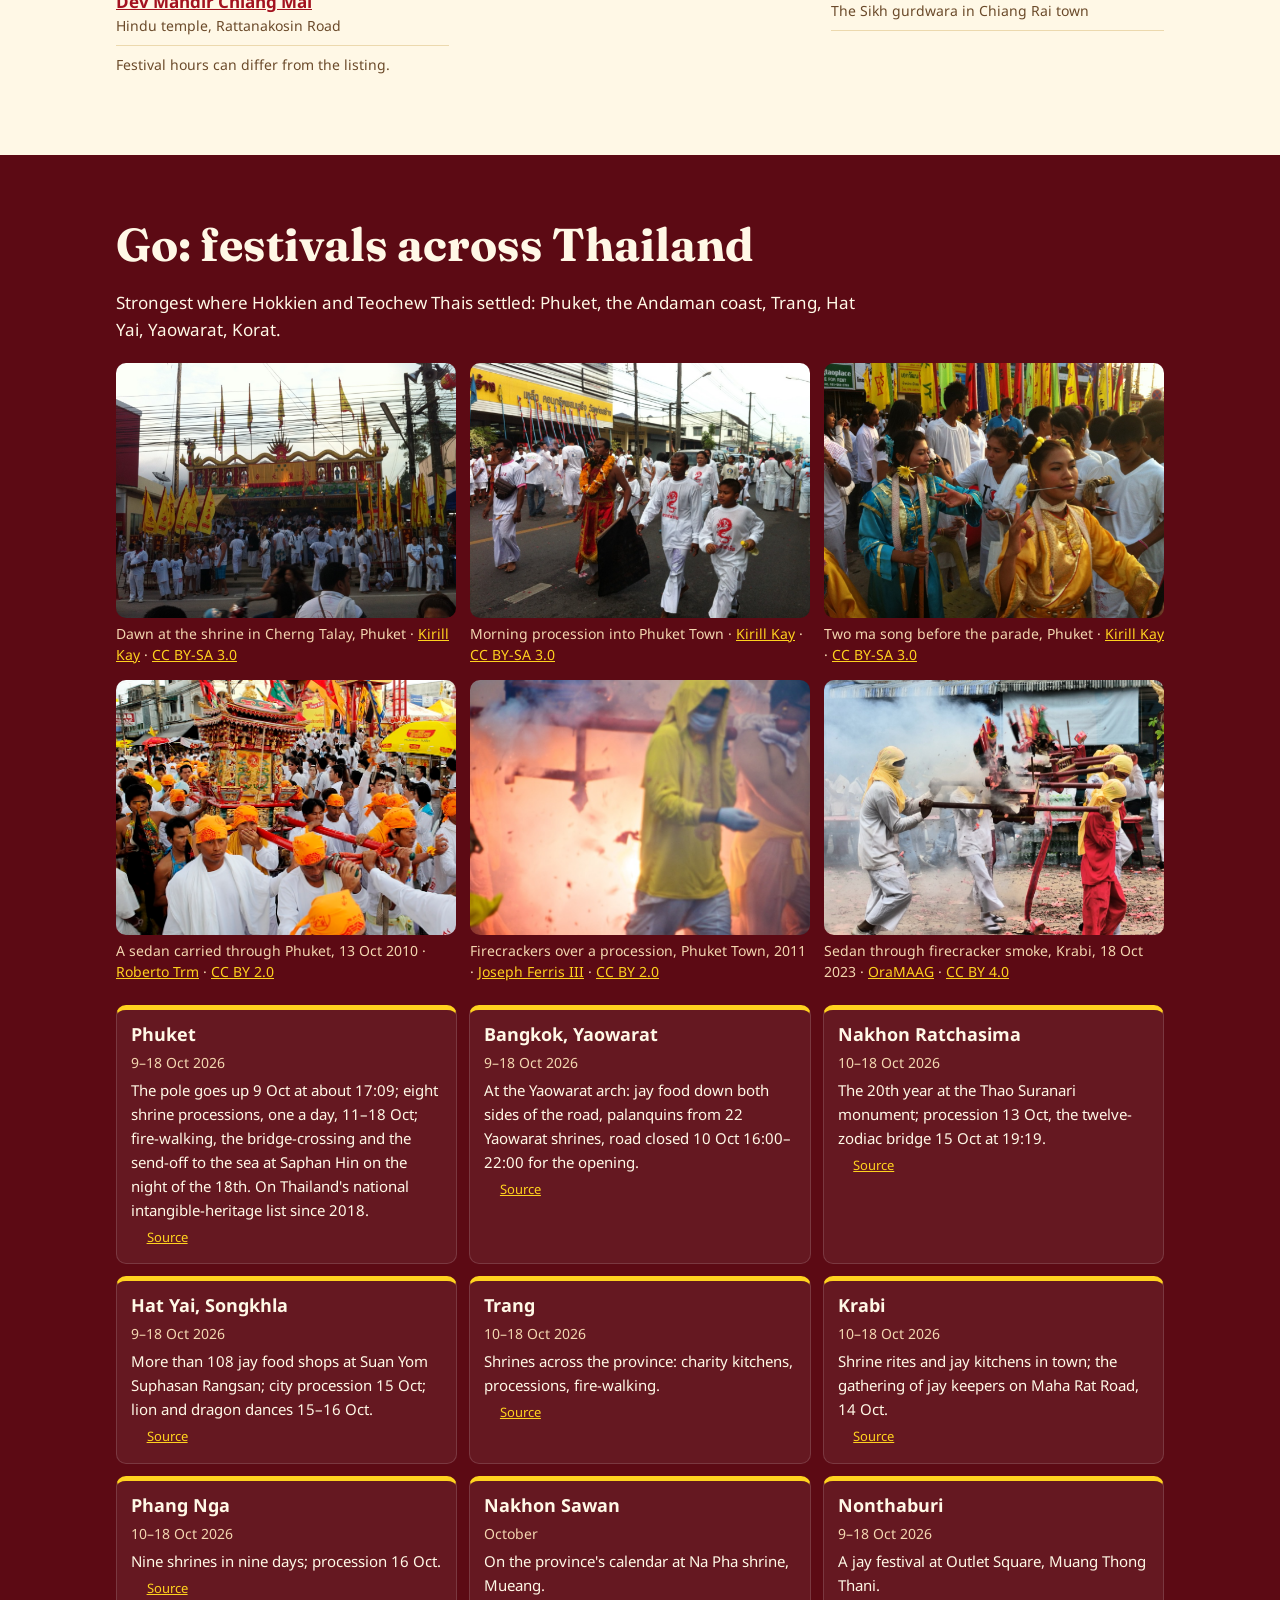
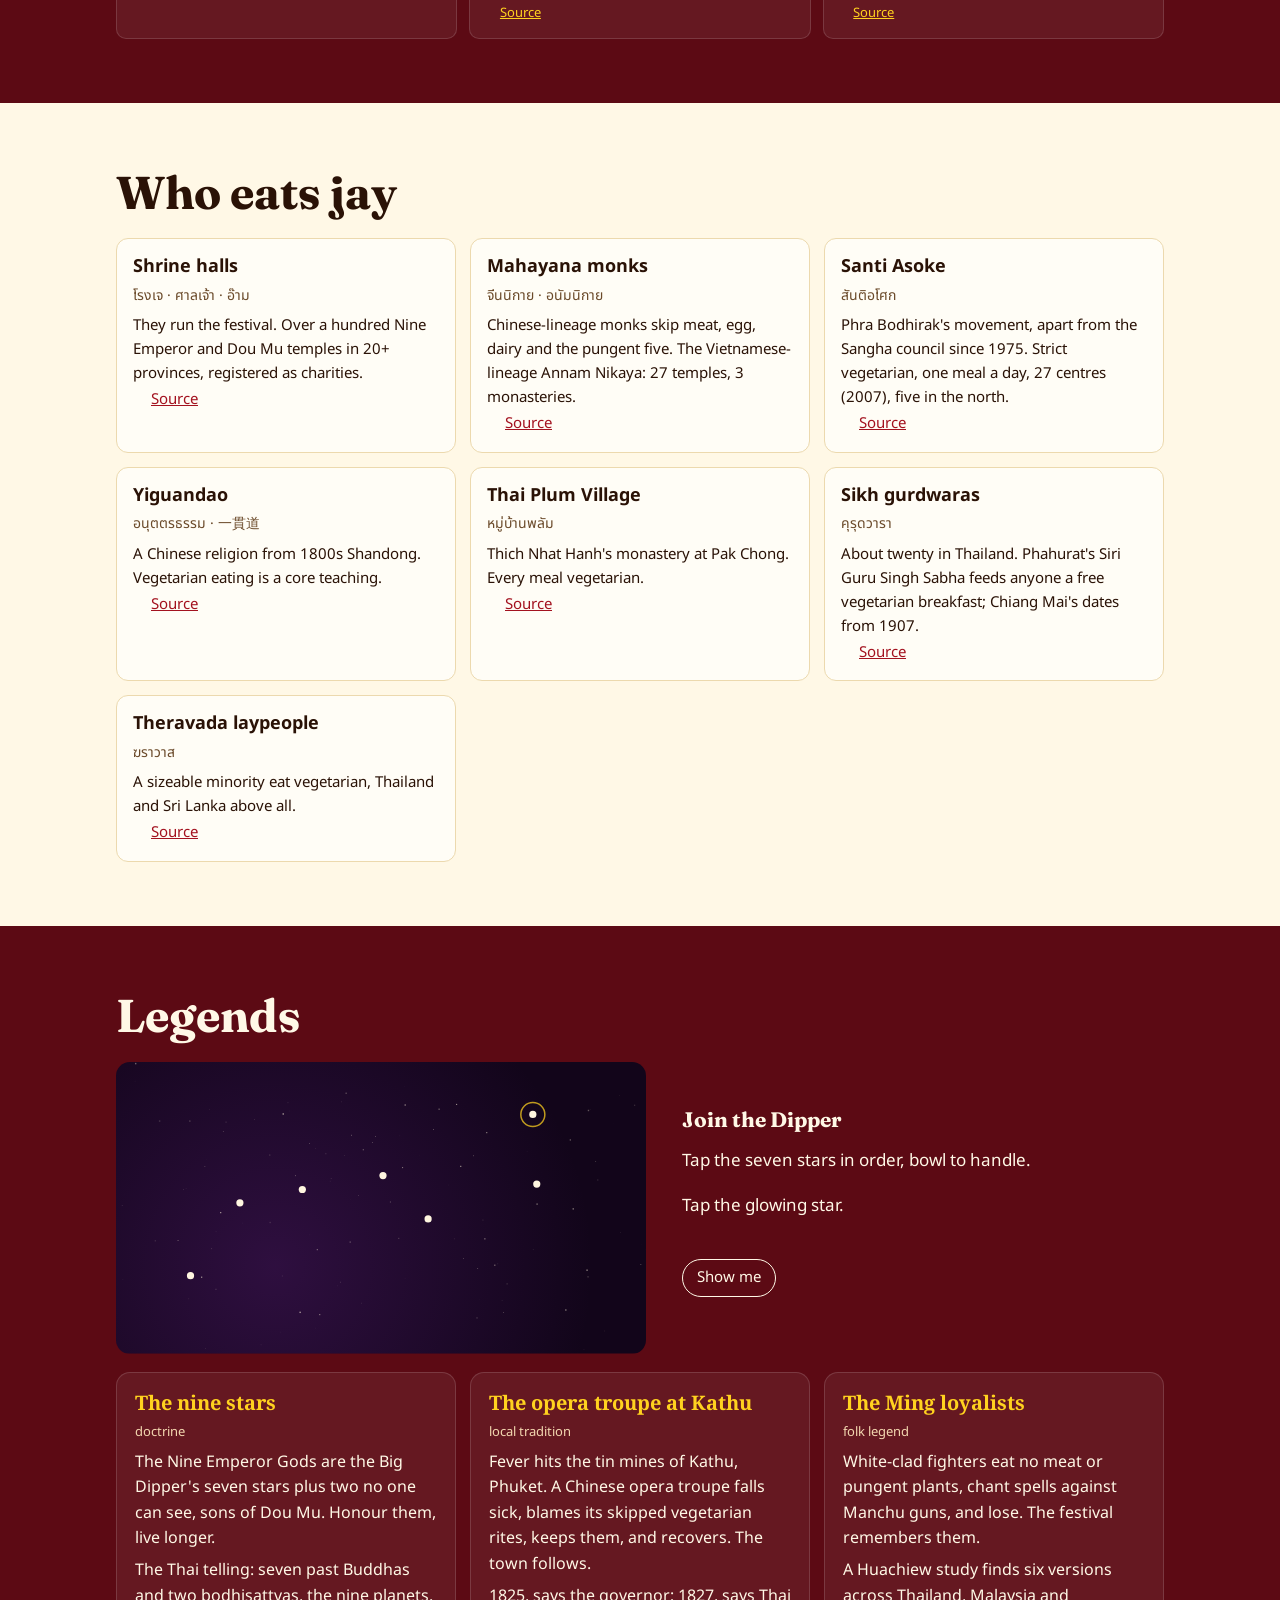
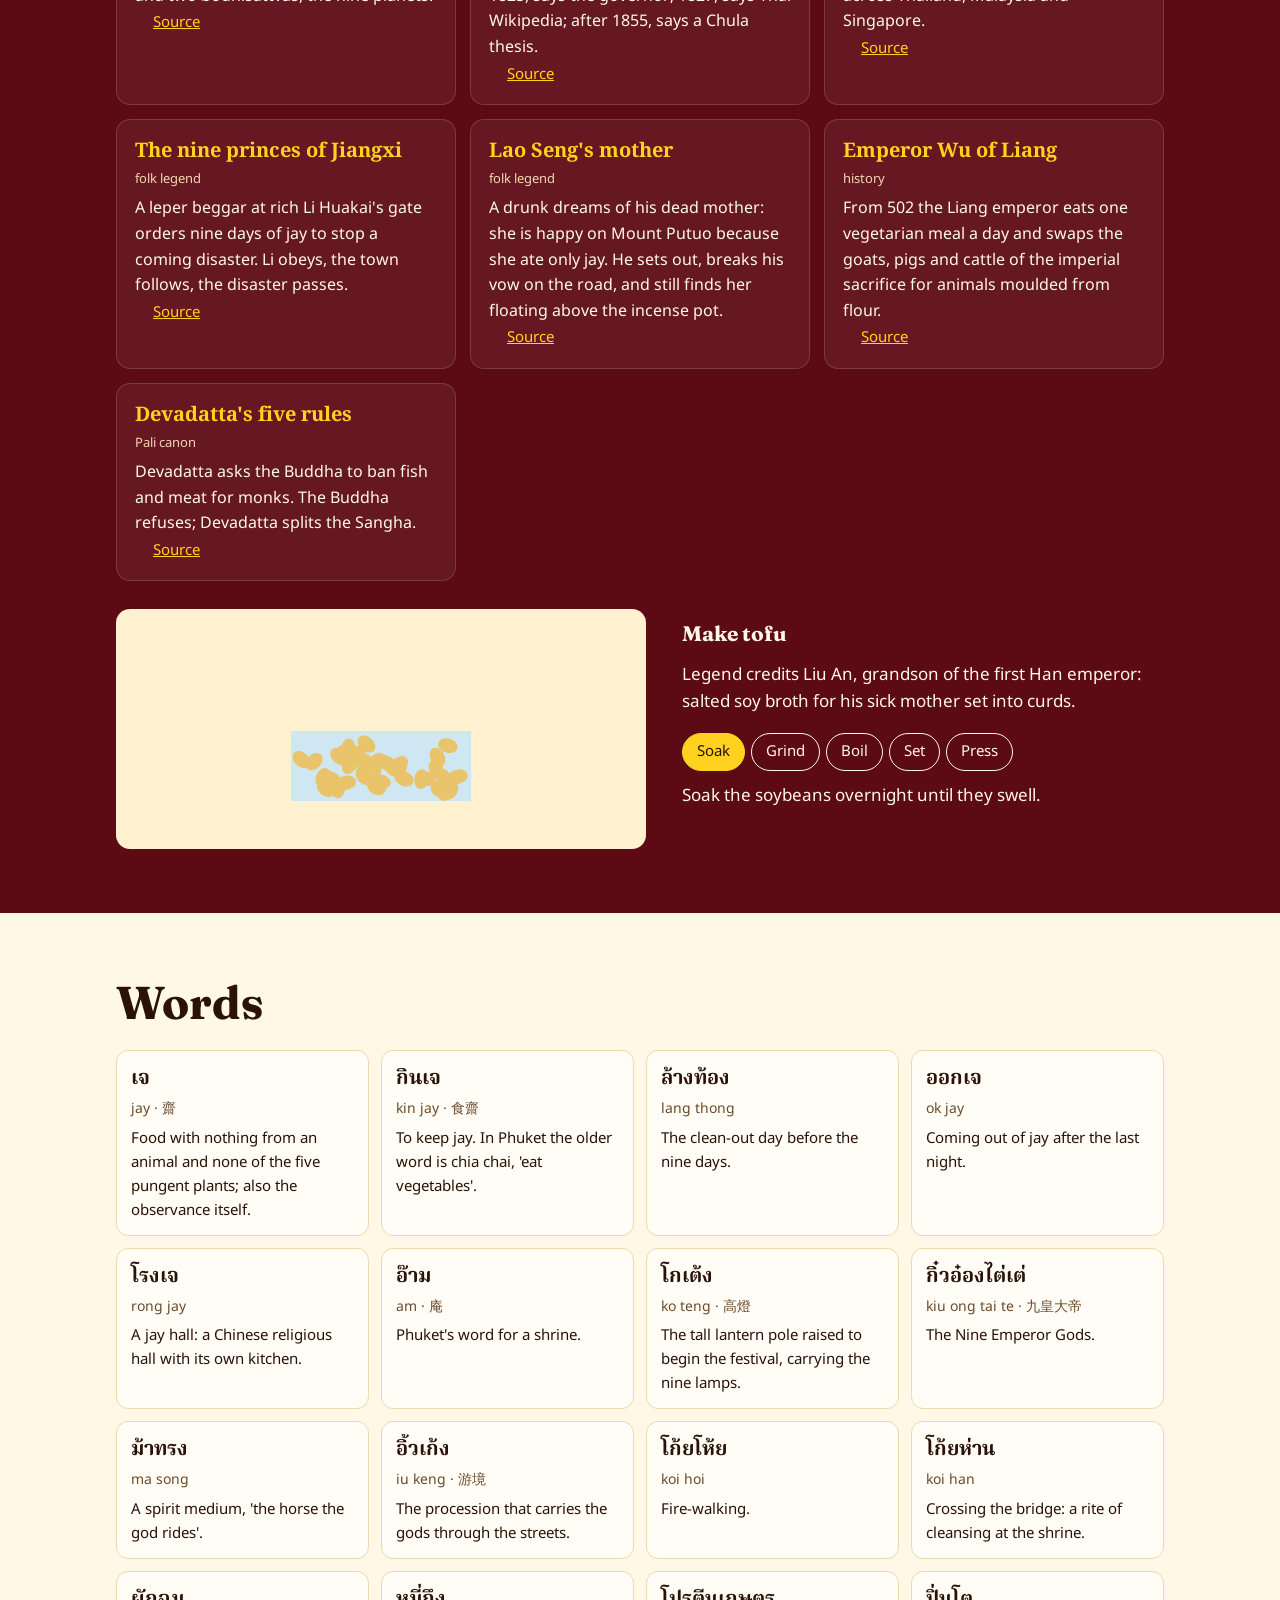
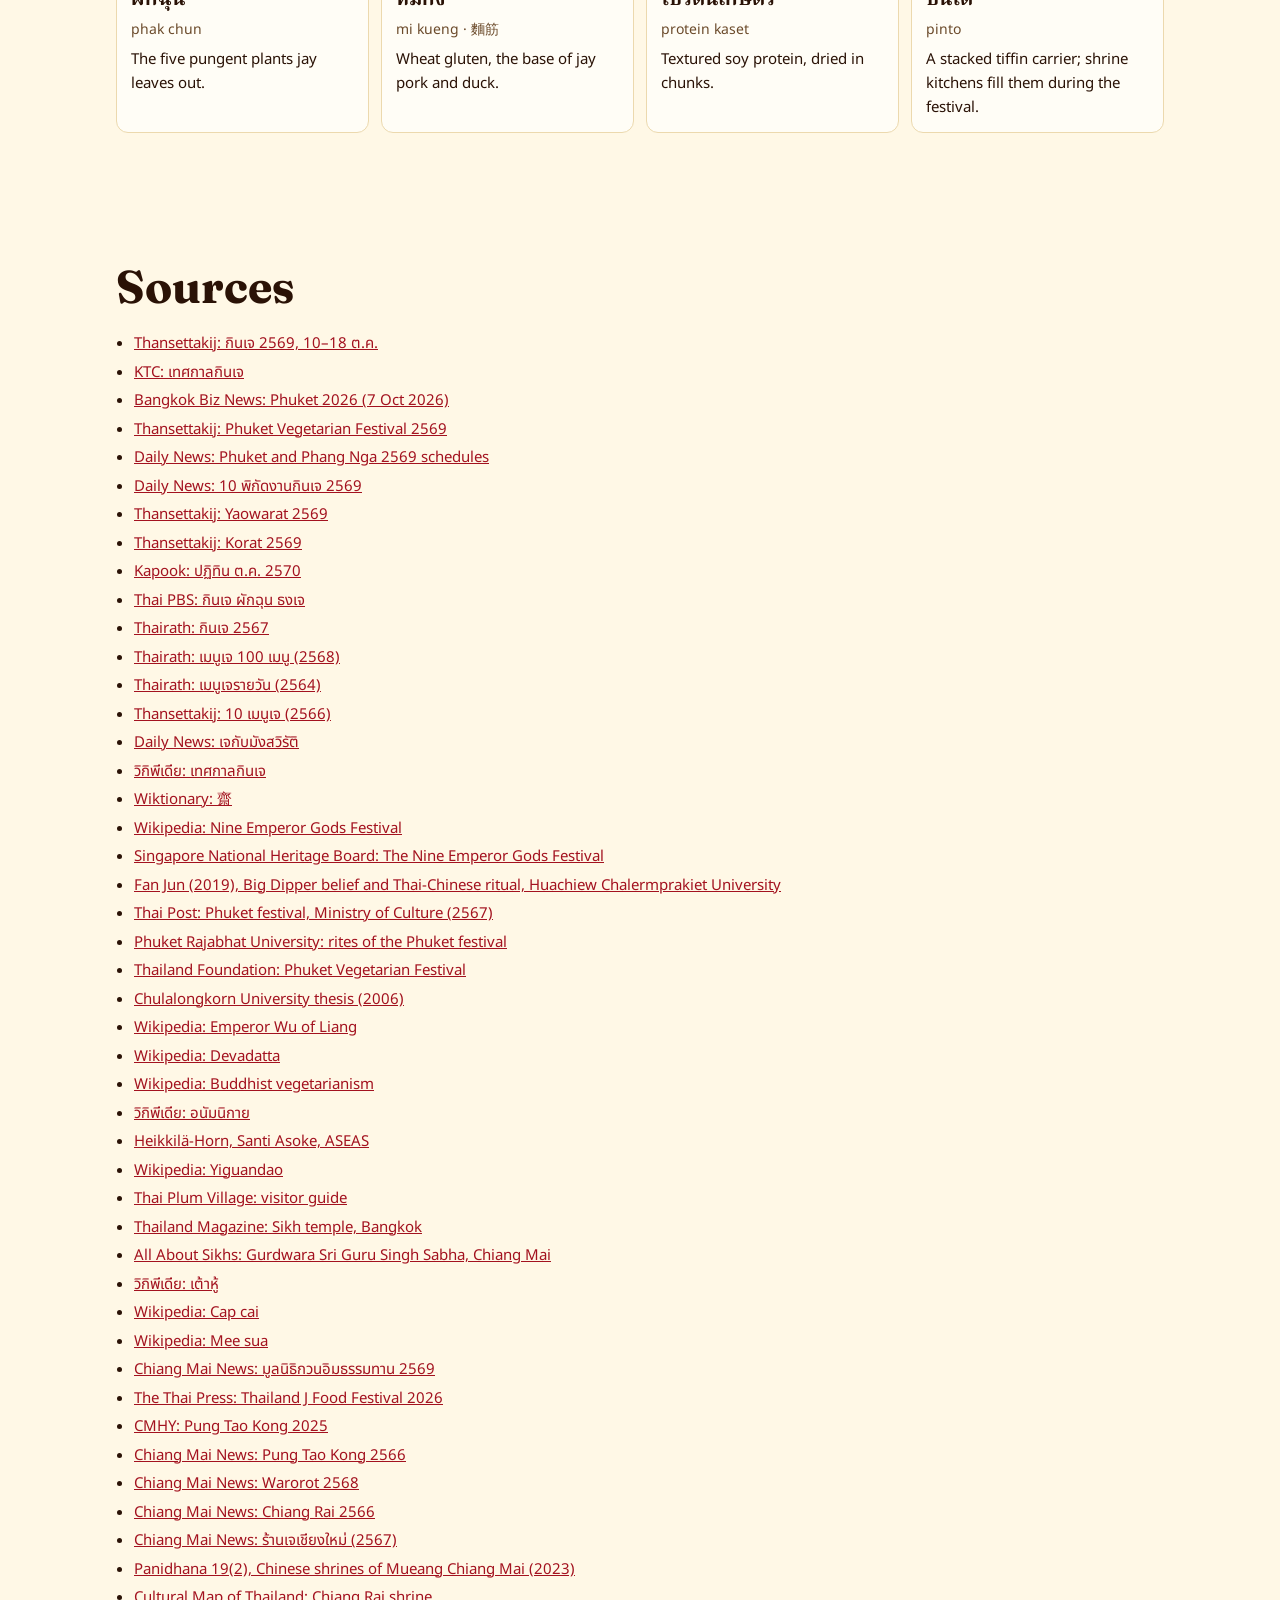
==== commit 2ca4c0da: "Share cards of its own for the GitHub copy, English and Thai Co-Authored-By: Claude Sonnet 5.5 <nore" ====
--- a/docs/index.html
+++ b/docs/index.html
@@ -8,12 +8,9 @@
 <link rel="canonical" href="https://motdang.net/sites/kin-jay/">
 <link rel="alternate" hreflang="en" href="https://motdang.net/sites/kin-jay/"><link rel="alternate" hreflang="th" href="https://motdang.net/sites/kin-jay/th/"><link rel="alternate" hreflang="x-default" href="https://motdang.net/sites/kin-jay/">
 <meta property="og:type" content="website"><meta property="og:site_name" content="Kin Jay · กินเจ">
-<meta property="og:title" content="Kin Jay"><meta property="og:description" content="The Vegetarian Festival, 10–18 October 2026: the yellow 齋 flag, what stays off the plate, the menu, the shrines, halls and jay kitchens of Chiang Mai and Chiang Rai, Thailand&#x27;s vegetarian groups, and the legends."><meta property="og:url" content="https://motdang.net/sites/kin-jay/">
-<meta property="og:image" content="https://motdang.net/sites/kin-jay/card.jpg"><meta property="og:image:secure_url" content="https://motdang.net/sites/kin-jay/card.jpg"><meta property="og:image:type" content="image/jpeg">
-<meta property="og:image:width" content="1200"><meta property="og:image:height" content="630">
-<meta property="og:image:alt" content="Yellow jay flags with the red character 齋 strung across a street at dusk, steam rising from woks">
+<meta property="og:title" content="Kin Jay"><meta property="og:description" content="The Vegetarian Festival, 10–18 October 2026: the yellow 齋 flag, what stays off the plate, the menu, the shrines, halls and jay kitchens of Chiang Mai and Chiang Rai, Thailand&#x27;s vegetarian groups, and the legends.">
+<meta property="og:image" content="https://nanobotco.github.io/kin-jay/og/index.jpg"><meta property="og:image:width" content="1200"><meta property="og:image:height" content="630"><meta property="og:image:type" content="image/jpeg"><meta property="og:image:alt" content="Card: Kin Jay, Kin Jay, Drawn"><meta name="twitter:card" content="summary_large_image"><meta name="twitter:image" content="https://nanobotco.github.io/kin-jay/og/index.jpg"><meta name="twitter:image:alt" content="Card: Kin Jay, Kin Jay, Drawn"><meta property="og:url" content="https://motdang.net/sites/kin-jay/">
 <meta property="og:locale" content="en_US"><meta property="og:locale:alternate" content="th_TH">
-<meta name="twitter:card" content="summary_large_image"><meta name="twitter:image" content="https://motdang.net/sites/kin-jay/card.jpg">
 <link rel="icon" href="icon.svg" type="image/svg+xml">
 <link rel="alternate" type="text/plain" href="https://motdang.net/sites/kin-jay/llms.txt" title="llms.txt">
 <link rel="preconnect" href="https://fonts.googleapis.com"><link rel="preconnect" href="https://fonts.gstatic.com" crossorigin>
